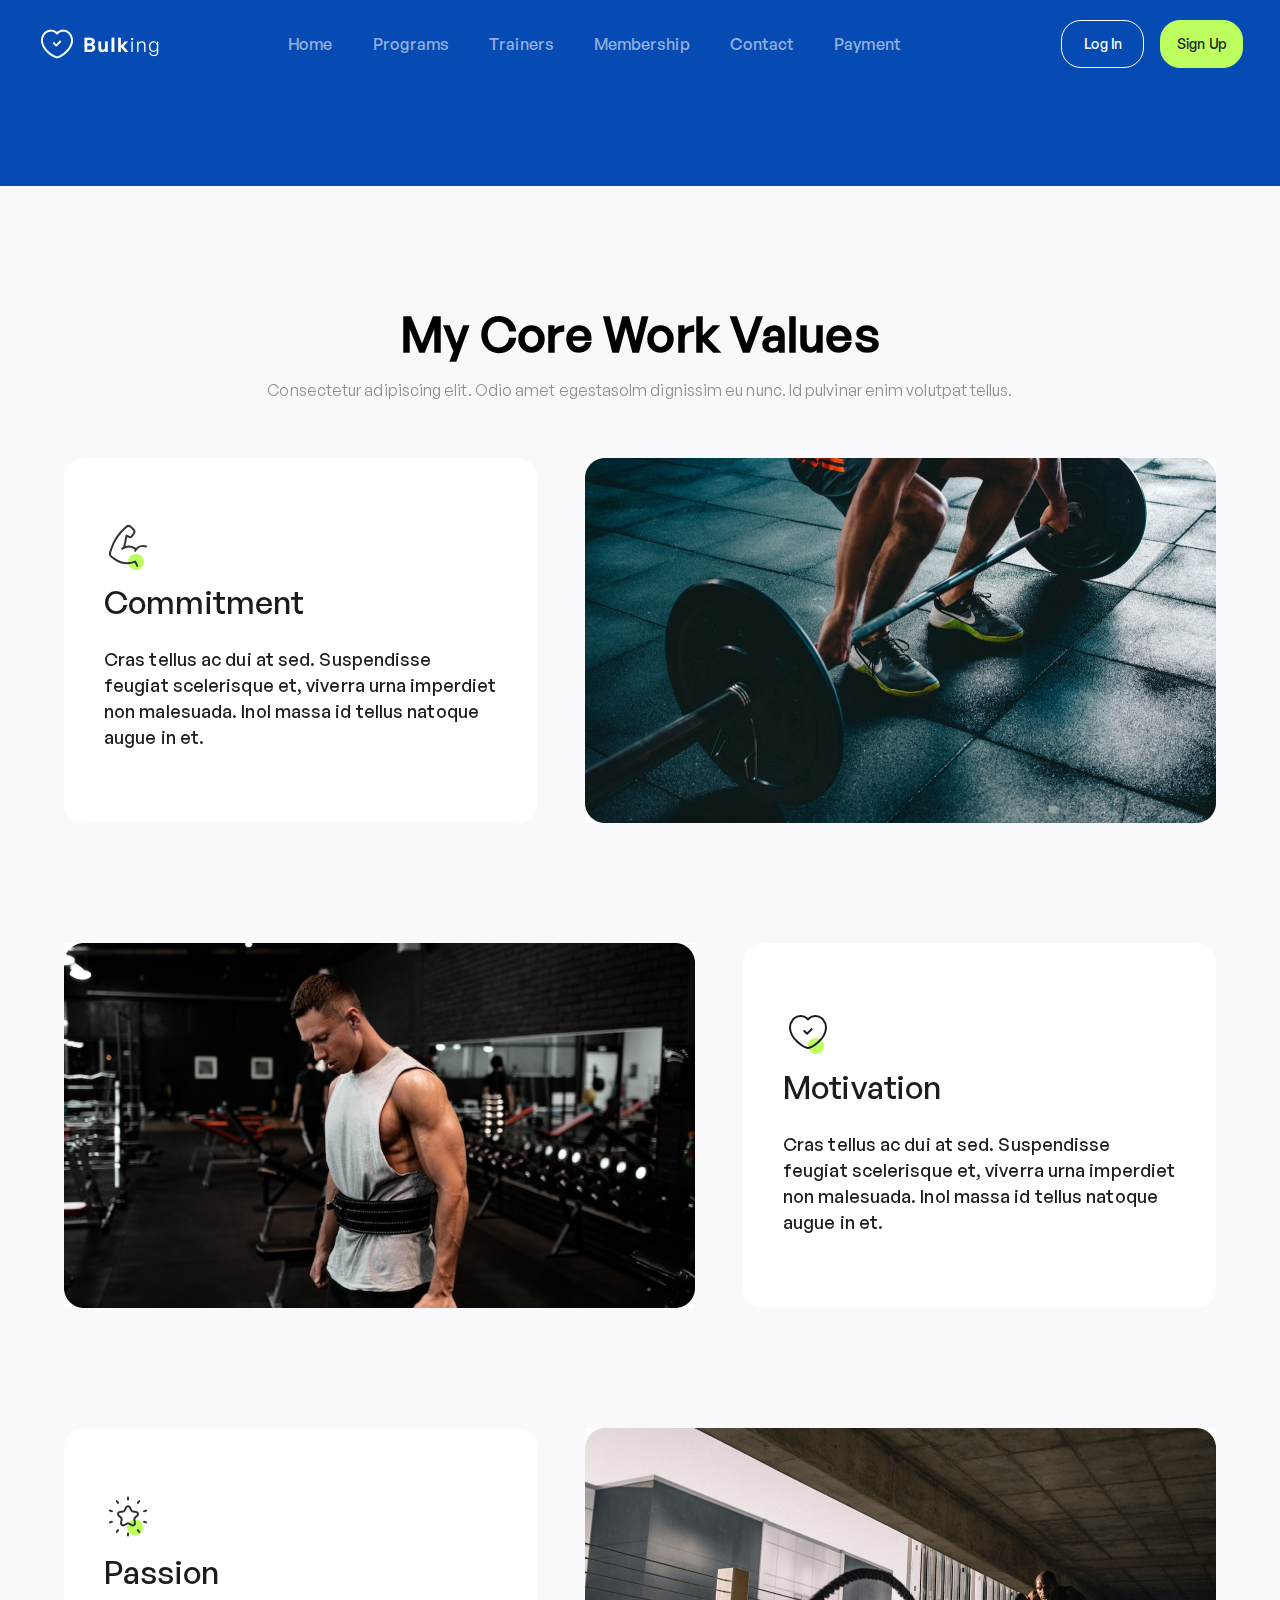
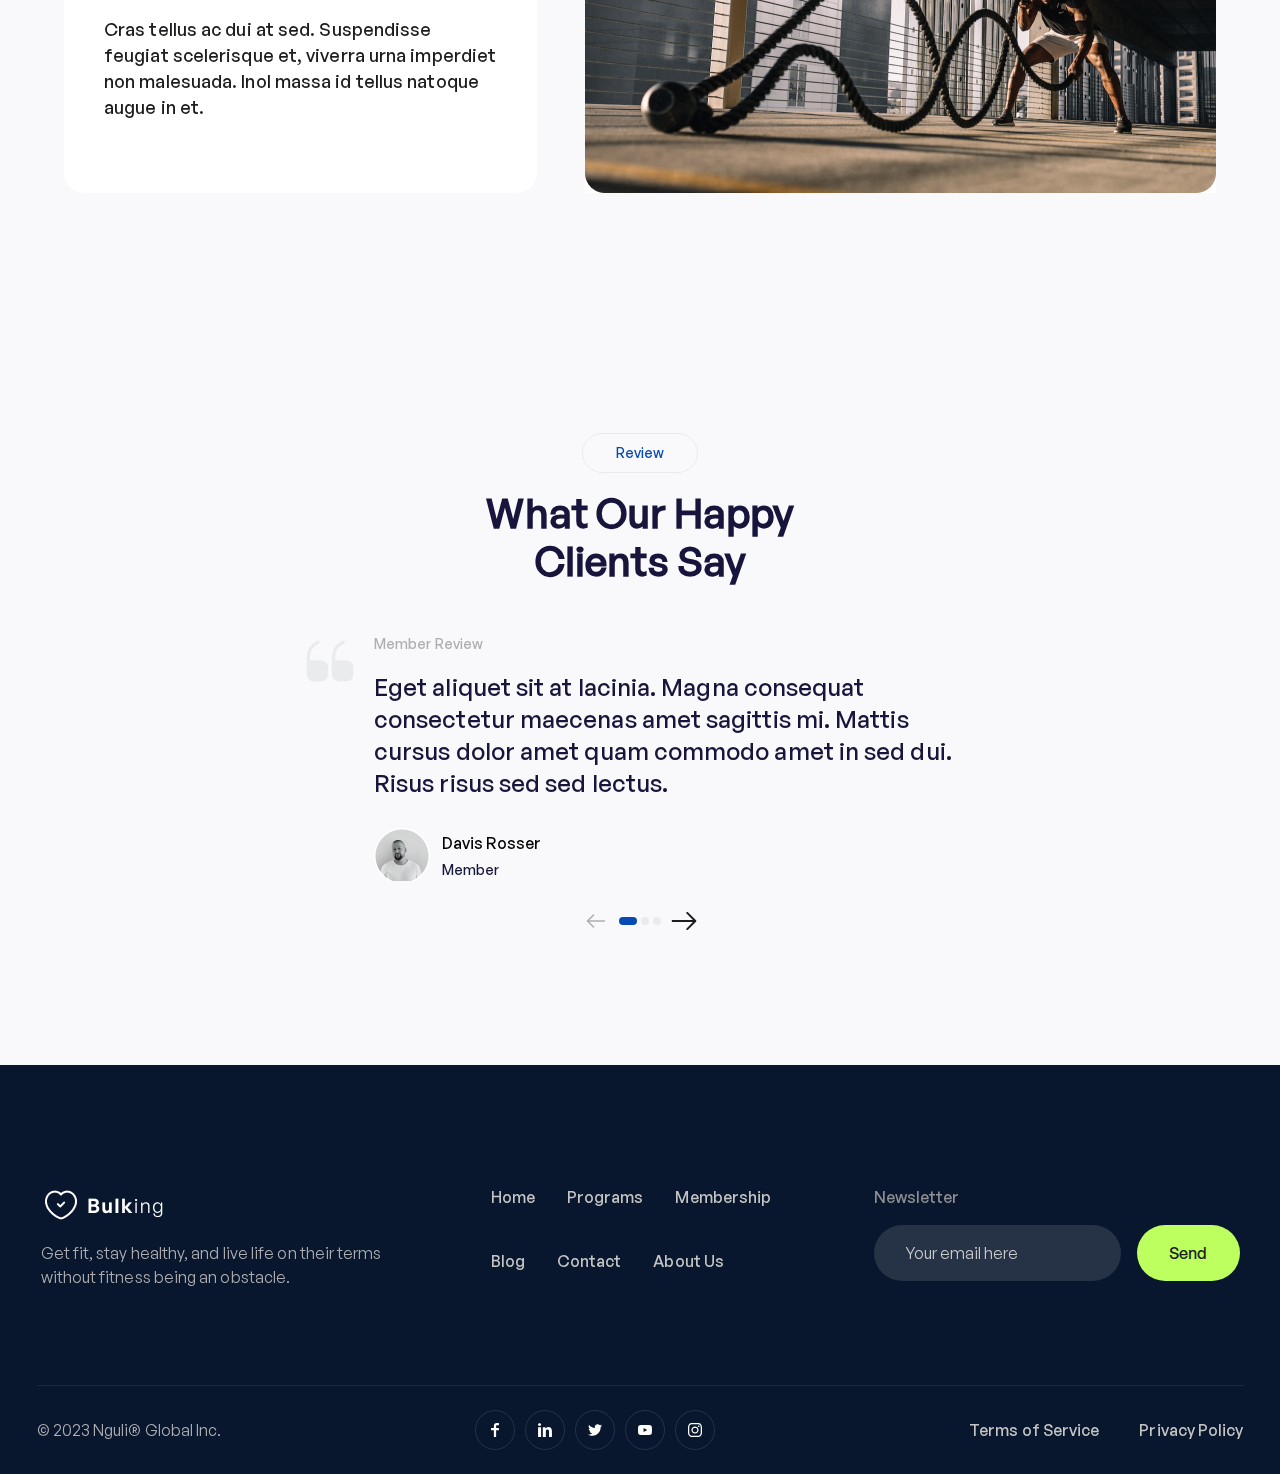
==== aboutus.html @ 54d01b9f "add aboutus page" ====
<!DOCTYPE html>
<html lang="en">

<head>
    <meta charset="UTF-8">
    <meta http-equiv="X-UA-Compatible" content="IE=edge">
    <meta name="viewport" content="width=device-width, initial-scale=1.0">
    <link rel="icon" type="image/x-icon" href="img/favicon.ico">
    <title>About us</title>

    <link rel="stylesheet" href="css/main.min.css">
</head>

<body>
    <section class="hero">
        <header class="header ">
            <div class="header-fixed">
                <div class="container header-wrapper">
                    <a href="" class="logo"><img src="img/Logo.png" alt="logo"></a>
                    <nav class="nav">
                        <ul class="menu">
                            <li class="item">
                                <a href="index.html" class="link">home</a>
                            </li>
                            <li class="item">
                                <a href="program.html" class="link">Programs</a>
                            </li>
                            <li class="item">
                                <a href="trainers.html" class="link">Trainers</a>
                            </li>
                            <li class="item">
                                <a href="mambership.html" class="link">Membership</a>
                            </li>
                            <li class="item">
                                <a href="contact.html" class="link">Contact</a>
                            </li>
                            <li class="item">
                                <a href="payment.html" class="link">Payment</a>
                            </li>
                        </ul>
                    </nav>
                    <div class="header-block">
                        <button class="btn btn-cart"></button>
                        <div class="header-acount">
                            <a href="" class="acount-link login">Log In</a>
                            <a href="" class="acount-link active Sign-Up">Sign Up</a>
                        </div>
                    </div>
                    <div class="burger"></div>
                </div>
            </div>

        </header>

        <div class="container">

        </div>

    </section>

    <!-- end hero -->

    <main>

        <section class="corework">
            <h2 class="corework-title">My Core Work Values</h2>
            <p class="corework-text">Consectetur adipiscing elit. Odio amet egestasolm dignissim eu nunc. Id pulvinar enim volutpat tellus.</p>
            <div class="container">
                <div class="commitment-block">
                    <div class="commitment-content">
                        <span class="title arm">Commitment</span>
                        <p class="coretext">Cras tellus ac dui at sed. Suspendisse feugiat scelerisque et, viverra urna imperdiet non malesuada. Inol massa id tellus natoque augue in et.</p>
                    </div>
                    <figure class="commitment-img"><img src="img/commitment.jpg" alt=""></figure>
                </div>
                <div class="motivation-block">
                    <div class="commitment-content motivation">
                        <span class="title heart">Motivation</span>
                        <p class="coretext">Cras tellus ac dui at sed. Suspendisse feugiat scelerisque et, viverra urna imperdiet non malesuada. Inol massa id tellus natoque augue in et.</p>
                    </div>
                    <figure class="motivation-img"><img src="img/motivation.jpg" alt=""></figure>
                </div>
                <div class=" passion-block">
                    <div class="commitment-content">
                        <span class="title star">Passion</span>
                        <p class="coretext">Cras tellus ac dui at sed. Suspendisse feugiat scelerisque et, viverra urna imperdiet non malesuada. Inol massa id tellus natoque augue in et.</p>
                    </div>
                    <figure class="passion-img"><img src="img/passion.jpg" alt=""></figure>
                </div>
            </div>
        </section>

        <section class="review">
            <span class="inner-subtitle">review</span>
            <h2 class="inner-title review-title">What Our Happy Clients Say</h2>
            <div class="container review-sliders">
                <div class="review-slider">
                    <div class="review-wrap">
                        <span class="review-member">Member Review</span>
                        <p class="review-text">Eget aliquet sit at lacinia. Magna consequat consectetur maecenas amet
                            sagittis mi. Mattis cursus dolor amet quam commodo amet in sed dui. Risus risus sed sed
                            lectus. </p>
                        <div class="review-autor">
                            <figure class="review-img">
                                <img src="img/Review.png" alt="review">
                            </figure>
                            <span class="name">Davis Rosser</span>
                            <span class="job">Member</span>
                        </div>
                    </div>
                </div>
                <div class="review-slider">
                    <div class="review-wrap">
                        <span class="review-member">Member Review</span>
                        <p class="review-text">Eget aliquet sit at lacinia. Magna consequat consectetur maecenas amet
                            sagittis mi. Mattis cursus dolor amet quam commodo amet in sed dui. Risus risus sed sed
                            lectus. </p>
                        <div class="review-autor">
                            <figure class="review-img">
                                <img src="img/Review.png" alt="review">
                            </figure>
                            <span class="name">Davis Rosser</span>
                            <span class="job">Member</span>
                        </div>
                    </div>
                </div>
                <div class="review-slider">
                    <div class="review-wrap">
                        <span class="review-member">Member Review</span>
                        <p class="review-text">Eget aliquet sit at lacinia. Magna consequat consectetur maecenas amet
                            sagittis mi. Mattis cursus dolor amet quam commodo amet in sed dui. Risus risus sed sed
                            lectus. </p>
                        <div class="review-autor">
                            <figure class="review-img">
                                <img src="img/Review.png" alt="review">
                            </figure>
                            <span class="name">Davis Rosser</span>
                            <span class="job">Member</span>
                        </div>
                    </div>
                </div>
            </div>
        </section>

        <!-- end rewie -->
    </main>

    <footer class="footer">
        <div class="container">
            <div class="footer-top">
                <div class="footer-content">
                    <figure class="footer-logo">
                        <img src="img/footer-logo.png" alt="footer-logo">
                    </figure>
                    <p class="footer-text">Get fit, stay healthy, and live life on their terms without fitness being an
                        obstacle.</p>
                </div>
                <ul class="footer-list">
                    <li class="footer-item">
                        <a href="index.html" class="footer-link">Home</a>
                    </li>
                    <li class="footer-item">
                        <a href="program.html" class="footer-link">Programs</a>
                    </li>
                    <li class="footer-item">
                        <a href="mambership.html" class="footer-link">Membership</a>
                    </li>
                    <li class="footer-item">
                        <a href="" class="footer-link">Blog</a>
                    </li>
                    <li class="footer-item">
                        <a href="contact.html" class="footer-link">Contact</a>
                    </li>
                    <li class="footer-item">
                        <a href="aboutus.html" class="footer-link">About Us</a>
                    </li>
                </ul>
                <form action="" class="footer-form">
                    <span class="form-title">Newsletter</span>
                    <div class="form-block">
                        <input type="text" class="form-input" placeholder="Your email here">
                        <button class="btn form-btn">Send</button>
                    </div>
                </form>
            </div>
            <div class="footer-bottom">
                <span class="copyright">© 2023 Nguli® Global Inc.</span>
                <div class="footer-social">
                    <a href=""><img src="img/fb.svg" alt="fb"></a>
                    <a href=""><img src="img/in.svg" alt="in"></a>
                    <a href=""><img src="img/tw.svg" alt="tw"></a>
                    <a href=""><img src="img/yt.svg" alt="yt"></a>
                    <a href=""><img src="img/insta.svg" alt="insta"></a>
                </div>
                <ul class="footer-menu">
                    <li class="">
                        <a href="">Terms of Service</a>
                    </li>
                    <li class="">
                        <a href="">Privacy Policy</a>
                    </li>
                </ul>
            </div>
        </div>
    </footer>
    <button class="btn btn-up"></button>

    <div class="popup">
        <form action="" class="form form-register">
            <span class="logo"><img src="img/form-logo.svg" alt="logo"></span>
            <span class="form-title">Welcome to Workout</span>
            <div class="api-conection">
                <a href="" class="api-google">Continue with Google</a>
                <a href="" class="api-apple">Continue with Apple</a>
            </div>
            <span class="form-subtitle">Or Sign Up with</span>
            <label class="label-email">
                Email
                <input type="text" id="email" class="email" placeholder="Enter your email">
            </label>

            <button class="form-btn">Continue</button>
            <div class="form-block">
                <input type="checkbox" class="cheked" id="chek"></label>
                <label for="chek" class="label-cheked">
                    I agree to Claraa Terms of Use and Privacy Policy
                </label>
            </div>
            <span class="login-out">
                Already have an account?
                <a href="" class="login">Log In</a>
            </span>
            <button class="btn-close"></button>
        </form>
        <form action="" class="form-login form">
            <span class="logo"><img src="img/form-logo.svg" alt="logo"></span>
            <span class="form-title">Hey there, welome back!</span>
            <label class="label-email">
                Email
                <input type="text" id="email" class="email" placeholder="Enter your email">
            </label>
            <label class="label-password">
                Password
                <input type="password" name="password" id="password" class="password" placeholder="Enter your password">
                <i id="togglepassword"></i>
            </label>
            <button class="btn login-btn">Login</button>
            <span class="login-out">
                <a href="" class="login">Forgot Password?</a>
            </span>
            <button class="btn-close"></button>
        </form>
    </div>




    <script src="js/jquery-3.6.4.min.js"></script>
    <script src="js/slick.min.js"></script>
    <script src="js/main.js"></script>


</body>


</html>
---- css/main.min.css ----
@font-face{font-family:"GeneralSans-Regular";src:url("../fonts/GeneralSans-Regular.woff2") format("woff2"),url("../fonts/GeneralSans-Regular.woff") format("woff"),url("../fonts/GeneralSans-Regular.ttf") format("truetype");font-weight:400;font-display:swap;font-style:normal}@font-face{font-family:"GeneralSans-Medium";src:url("../fonts/GeneralSans-Medium.woff2") format("woff2"),url("../fonts/GeneralSans-Medium.woff") format("woff"),url("../fonts/GeneralSans-Medium.ttf") format("truetype");font-weight:500;font-display:swap;font-style:normal}@font-face{font-family:"GeneralSans-Semibold";src:url("../fonts/GeneralSans-Semibold.woff2") format("woff2"),url("../fonts/GeneralSans-Semibold.woff") format("woff"),url("../fonts/GeneralSans-Semibold.ttf") format("truetype");font-weight:600;font-display:swap;font-style:normal}@font-face{font-family:"GeneralSans-Bold";src:url("../fonts/GeneralSans-Bold.woff2") format("woff2"),url("../fonts/GeneralSans-Bold.woff") format("woff"),url("../fonts/GeneralSans-Bold.ttf") format("truetype");font-weight:700;font-display:swap;font-style:normal}@font-face{font-family:"Inter-Bold";src:url("../fonts/Inter-Bold.woff2") format("woff2"),url("../fonts/Inter-Bold.woff") format("woff");font-weight:700;font-style:normal;font-display:swap}@font-face{font-family:"Poppins";src:url("../fonts/Poppins-SemiBold.woff2") format("woff2"),url("../fonts/Poppins-SemiBold.woff") format("woff");font-weight:600;font-style:normal;font-display:swap}*{margin:0;padding:0;box-sizing:border-box}ul{list-style:none}a{text-decoration:none;color:inherit}img{max-width:100%;display:block}.btn{border:none;outline:none;background:rgba(0,0,0,0);color:inherit;font:inherit;cursor:pointer}input,textarea{font:inherit;background:rgba(0,0,0,0);outline:none;border:none}input::-moz-placeholder, textarea::-moz-placeholder{font:inherit;color:inherit}input::placeholder,textarea::placeholder{font:inherit;color:inherit}body{font-family:"GeneralSans-Medium";font-size:16px;line-height:1;font-weight:500;color:#1c1c1e;letter-spacing:.005em;display:flex;flex-direction:column;min-height:100vh;overflow-x:hidden;scroll-behavior:smooth;background:#f9f9fb}main{flex:1}.container{max-width:1207px;width:100%;margin:0 auto}@media(max-width: 1220px){.container{padding:0 10px}}.inner-subtitle{width:116px;border:1px solid #e9ebed;border-radius:20px;display:block;margin:0 auto;font-size:14px;line-height:22px;padding:8px 0;text-align:center;color:#064bb4;text-transform:capitalize}.inner-title{font-size:40px;line-height:48px;text-align:center;margin:16px auto 43px;color:#17153b}@media(max-width: 450px){.inner-title{font-size:35px;line-height:45px}}.btn-up{width:50px;height:60px;border-radius:5px;background:#bcff5e url(../img/arrow-up.svg) no-repeat center;position:fixed;right:20px;bottom:185px;z-index:-1;opacity:0;transition:.3s linear}.btn-up.active{z-index:5;opacity:1}.slick-slider{position:relative;display:block;box-sizing:border-box;-webkit-touch-callout:none;-webkit-user-select:none;-moz-user-select:none;user-select:none;touch-action:pan-y;-webkit-tap-highlight-color:rgba(0,0,0,0)}.slick-list{position:relative;overflow:hidden;display:block;margin:0;padding:0}.slick-list:focus{outline:none}.slick-list.dragging{cursor:pointer;cursor:hand}.slick-slider .slick-track,.slick-slider .slick-list{transform:translate3d(0, 0, 0)}.slick-track{position:relative;left:0;top:0;display:block;margin-left:auto;margin-right:auto}.slick-track:before,.slick-track:after{content:"";display:table}.slick-track:after{clear:both}.slick-loading .slick-track{visibility:hidden}.slick-slide{float:left;height:100%;min-height:1px;display:none}[dir=rtl] .slick-slide{float:right}.slick-slide img{display:block}.slick-slide.slick-loading img{display:none}.slick-slide.dragging img{pointer-events:none}.slick-initialized .slick-slide{display:block}.slick-loading .slick-slide{visibility:hidden}.slick-vertical .slick-slide{display:block;height:auto;border:1px solid rgba(0,0,0,0)}.slick-arrow.slick-hidden{display:none}.select2-container{box-sizing:border-box;display:inline-block;margin:0;position:relative;vertical-align:middle}.select2-container .select2-selection--single{box-sizing:border-box;cursor:pointer;display:block;height:28px;-moz-user-select:none;user-select:none;-webkit-user-select:none}.select2-container .select2-selection--single .select2-selection__rendered{display:block;padding-left:8px;padding-right:20px;overflow:hidden;text-overflow:ellipsis;white-space:nowrap}.select2-container .select2-selection--single .select2-selection__clear{background-color:rgba(0,0,0,0);border:none;font-size:1em}.select2-container[dir=rtl] .select2-selection--single .select2-selection__rendered{padding-right:8px;padding-left:20px}.select2-container .select2-selection--multiple{box-sizing:border-box;cursor:pointer;display:block;min-height:32px;-moz-user-select:none;user-select:none;-webkit-user-select:none}.select2-container .select2-selection--multiple .select2-selection__rendered{display:inline;list-style:none;padding:0}.select2-container .select2-selection--multiple .select2-selection__clear{background-color:rgba(0,0,0,0);border:none;font-size:1em}.select2-container .select2-search--inline .select2-search__field{box-sizing:border-box;border:none;font-size:100%;margin-top:5px;margin-left:5px;padding:0;max-width:100%;resize:none;height:18px;vertical-align:bottom;font-family:sans-serif;overflow:hidden;word-break:keep-all}.select2-container .select2-search--inline .select2-search__field::-webkit-search-cancel-button{-webkit-appearance:none}.select2-dropdown{background-color:#fff;border:1px solid #aaa;border-radius:4px;box-sizing:border-box;display:block;position:absolute;left:-100000px;width:100%;z-index:1051}.select2-results{display:block}.select2-results__options{list-style:none;margin:0;padding:0}.select2-results__option{padding:6px;-moz-user-select:none;user-select:none;-webkit-user-select:none}.select2-results__option--selectable{cursor:pointer}.select2-container--open .select2-dropdown{left:0}.select2-container--open .select2-dropdown--above{border-bottom:none;border-bottom-left-radius:0;border-bottom-right-radius:0}.select2-container--open .select2-dropdown--below{border-top:none;border-top-left-radius:0;border-top-right-radius:0}.select2-search--dropdown{display:block;padding:4px}.select2-search--dropdown .select2-search__field{padding:4px;width:100%;box-sizing:border-box}.select2-search--dropdown .select2-search__field::-webkit-search-cancel-button{-webkit-appearance:none}.select2-search--dropdown.select2-search--hide{display:none}.select2-close-mask{border:0;margin:0;padding:0;display:block;position:fixed;left:0;top:0;min-height:100%;min-width:100%;height:auto;width:auto;opacity:0;z-index:99;background-color:#fff;filter:alpha(opacity=0)}.select2-hidden-accessible{border:0 !important;clip:rect(0 0 0 0) !important;-webkit-clip-path:inset(50%) !important;clip-path:inset(50%) !important;height:1px !important;overflow:hidden !important;padding:0 !important;position:absolute !important;width:1px !important;white-space:nowrap !important}.select2-container--default .select2-selection--single{background-color:#fff;border:1px solid #aaa;border-radius:4px}.select2-container--default .select2-selection--single .select2-selection__rendered{color:#444;line-height:28px}.select2-container--default .select2-selection--single .select2-selection__clear{cursor:pointer;float:right;font-weight:bold;height:26px;margin-right:20px;padding-right:0px}.select2-container--default .select2-selection--single .select2-selection__placeholder{color:#999}.select2-container--default .select2-selection--single .select2-selection__arrow{height:26px;position:absolute;top:1px;right:1px;width:20px}.select2-container--default .select2-selection--single .select2-selection__arrow b{border-color:#888 rgba(0,0,0,0) rgba(0,0,0,0) rgba(0,0,0,0);border-style:solid;border-width:5px 4px 0 4px;height:0;left:50%;margin-left:-4px;margin-top:-2px;position:absolute;top:50%;width:0}.select2-container--default[dir=rtl] .select2-selection--single .select2-selection__clear{float:left}.select2-container--default[dir=rtl] .select2-selection--single .select2-selection__arrow{left:1px;right:auto}.select2-container--default.select2-container--disabled .select2-selection--single{background-color:#eee;cursor:default}.select2-container--default.select2-container--disabled .select2-selection--single .select2-selection__clear{display:none}.select2-container--default.select2-container--open .select2-selection--single .select2-selection__arrow b{border-color:rgba(0,0,0,0) rgba(0,0,0,0) #888 rgba(0,0,0,0);border-width:0 4px 5px 4px}.select2-container--default .select2-selection--multiple{background-color:#fff;border:1px solid #aaa;border-radius:4px;cursor:text;padding-bottom:5px;padding-right:5px;position:relative}.select2-container--default .select2-selection--multiple.select2-selection--clearable{padding-right:25px}.select2-container--default .select2-selection--multiple .select2-selection__clear{cursor:pointer;font-weight:bold;height:20px;margin-right:10px;margin-top:5px;position:absolute;right:0;padding:1px}.select2-container--default .select2-selection--multiple .select2-selection__choice{background-color:#e4e4e4;border:1px solid #aaa;border-radius:4px;box-sizing:border-box;display:inline-block;margin-left:5px;margin-top:5px;padding:0;padding-left:20px;position:relative;max-width:100%;overflow:hidden;text-overflow:ellipsis;vertical-align:bottom;white-space:nowrap}.select2-container--default .select2-selection--multiple .select2-selection__choice__display{cursor:default;padding-left:2px;padding-right:5px}.select2-container--default .select2-selection--multiple .select2-selection__choice__remove{background-color:rgba(0,0,0,0);border:none;border-right:1px solid #aaa;border-top-left-radius:4px;border-bottom-left-radius:4px;color:#999;cursor:pointer;font-size:1em;font-weight:bold;padding:0 4px;position:absolute;left:0;top:0}.select2-container--default .select2-selection--multiple .select2-selection__choice__remove:hover,.select2-container--default .select2-selection--multiple .select2-selection__choice__remove:focus{background-color:#f1f1f1;color:#333;outline:none}.select2-container--default[dir=rtl] .select2-selection--multiple .select2-selection__choice{margin-left:5px;margin-right:auto}.select2-container--default[dir=rtl] .select2-selection--multiple .select2-selection__choice__display{padding-left:5px;padding-right:2px}.select2-container--default[dir=rtl] .select2-selection--multiple .select2-selection__choice__remove{border-left:1px solid #aaa;border-right:none;border-top-left-radius:0;border-bottom-left-radius:0;border-top-right-radius:4px;border-bottom-right-radius:4px}.select2-container--default[dir=rtl] .select2-selection--multiple .select2-selection__clear{float:left;margin-left:10px;margin-right:auto}.select2-container--default.select2-container--focus .select2-selection--multiple{border:solid #000 1px;outline:0}.select2-container--default.select2-container--disabled .select2-selection--multiple{background-color:#eee;cursor:default}.select2-container--default.select2-container--disabled .select2-selection__choice__remove{display:none}.select2-container--default.select2-container--open.select2-container--above .select2-selection--single,.select2-container--default.select2-container--open.select2-container--above .select2-selection--multiple{border-top-left-radius:0;border-top-right-radius:0}.select2-container--default.select2-container--open.select2-container--below .select2-selection--single,.select2-container--default.select2-container--open.select2-container--below .select2-selection--multiple{border-bottom-left-radius:0;border-bottom-right-radius:0}.select2-container--default .select2-search--dropdown .select2-search__field{border:1px solid #aaa}.select2-container--default .select2-search--inline .select2-search__field{background:rgba(0,0,0,0);border:none;outline:0;box-shadow:none;-webkit-appearance:textfield}.select2-container--default .select2-results>.select2-results__options{max-height:200px;overflow-y:auto}.select2-container--default .select2-results__option .select2-results__option{padding-left:1em}.select2-container--default .select2-results__option .select2-results__option .select2-results__group{padding-left:0}.select2-container--default .select2-results__option .select2-results__option .select2-results__option{margin-left:-1em;padding-left:2em}.select2-container--default .select2-results__option .select2-results__option .select2-results__option .select2-results__option{margin-left:-2em;padding-left:3em}.select2-container--default .select2-results__option .select2-results__option .select2-results__option .select2-results__option .select2-results__option{margin-left:-3em;padding-left:4em}.select2-container--default .select2-results__option .select2-results__option .select2-results__option .select2-results__option .select2-results__option .select2-results__option{margin-left:-4em;padding-left:5em}.select2-container--default .select2-results__option .select2-results__option .select2-results__option .select2-results__option .select2-results__option .select2-results__option .select2-results__option{margin-left:-5em;padding-left:6em}.select2-container--default .select2-results__option--group{padding:0}.select2-container--default .select2-results__option--disabled{color:#999}.select2-container--default .select2-results__option--selected{background-color:#ddd}.select2-container--default .select2-results__option--highlighted.select2-results__option--selectable{background-color:#5897fb;color:#fff}.select2-container--default .select2-results__group{cursor:default;display:block;padding:6px}.select2-container--classic .select2-selection--single{background-color:#f7f7f7;border:1px solid #aaa;border-radius:4px;outline:0;background-image:linear-gradient(to bottom, white 50%, #eeeeee 100%);background-repeat:repeat-x;filter:progid:DXImageTransform.Microsoft.gradient(startColorstr="#FFFFFFFF", endColorstr="#FFEEEEEE", GradientType=0)}.select2-container--classic .select2-selection--single:focus{border:1px solid #5897fb}.select2-container--classic .select2-selection--single .select2-selection__rendered{color:#444;line-height:28px}.select2-container--classic .select2-selection--single .select2-selection__clear{cursor:pointer;float:right;font-weight:bold;height:26px;margin-right:20px}.select2-container--classic .select2-selection--single .select2-selection__placeholder{color:#999}.select2-container--classic .select2-selection--single .select2-selection__arrow{background-color:#ddd;border:none;border-left:1px solid #aaa;border-top-right-radius:4px;border-bottom-right-radius:4px;height:26px;position:absolute;top:1px;right:1px;width:20px;background-image:linear-gradient(to bottom, #eeeeee 50%, #cccccc 100%);background-repeat:repeat-x;filter:progid:DXImageTransform.Microsoft.gradient(startColorstr="#FFEEEEEE", endColorstr="#FFCCCCCC", GradientType=0)}.select2-container--classic .select2-selection--single .select2-selection__arrow b{border-color:#888 rgba(0,0,0,0) rgba(0,0,0,0) rgba(0,0,0,0);border-style:solid;border-width:5px 4px 0 4px;height:0;left:50%;margin-left:-4px;margin-top:-2px;position:absolute;top:50%;width:0}.select2-container--classic[dir=rtl] .select2-selection--single .select2-selection__clear{float:left}.select2-container--classic[dir=rtl] .select2-selection--single .select2-selection__arrow{border:none;border-right:1px solid #aaa;border-radius:0;border-top-left-radius:4px;border-bottom-left-radius:4px;left:1px;right:auto}.select2-container--classic.select2-container--open .select2-selection--single{border:1px solid #5897fb}.select2-container--classic.select2-container--open .select2-selection--single .select2-selection__arrow{background:rgba(0,0,0,0);border:none}.select2-container--classic.select2-container--open .select2-selection--single .select2-selection__arrow b{border-color:rgba(0,0,0,0) rgba(0,0,0,0) #888 rgba(0,0,0,0);border-width:0 4px 5px 4px}.select2-container--classic.select2-container--open.select2-container--above .select2-selection--single{border-top:none;border-top-left-radius:0;border-top-right-radius:0;background-image:linear-gradient(to bottom, white 0%, #eeeeee 50%);background-repeat:repeat-x;filter:progid:DXImageTransform.Microsoft.gradient(startColorstr="#FFFFFFFF", endColorstr="#FFEEEEEE", GradientType=0)}.select2-container--classic.select2-container--open.select2-container--below .select2-selection--single{border-bottom:none;border-bottom-left-radius:0;border-bottom-right-radius:0;background-image:linear-gradient(to bottom, #eeeeee 50%, white 100%);background-repeat:repeat-x;filter:progid:DXImageTransform.Microsoft.gradient(startColorstr="#FFEEEEEE", endColorstr="#FFFFFFFF", GradientType=0)}.select2-container--classic .select2-selection--multiple{background-color:#fff;border:1px solid #aaa;border-radius:4px;cursor:text;outline:0;padding-bottom:5px;padding-right:5px}.select2-container--classic .select2-selection--multiple:focus{border:1px solid #5897fb}.select2-container--classic .select2-selection--multiple .select2-selection__clear{display:none}.select2-container--classic .select2-selection--multiple .select2-selection__choice{background-color:#e4e4e4;border:1px solid #aaa;border-radius:4px;display:inline-block;margin-left:5px;margin-top:5px;padding:0}.select2-container--classic .select2-selection--multiple .select2-selection__choice__display{cursor:default;padding-left:2px;padding-right:5px}.select2-container--classic .select2-selection--multiple .select2-selection__choice__remove{background-color:rgba(0,0,0,0);border:none;border-top-left-radius:4px;border-bottom-left-radius:4px;color:#888;cursor:pointer;font-size:1em;font-weight:bold;padding:0 4px}.select2-container--classic .select2-selection--multiple .select2-selection__choice__remove:hover{color:#555;outline:none}.select2-container--classic[dir=rtl] .select2-selection--multiple .select2-selection__choice{margin-left:5px;margin-right:auto}.select2-container--classic[dir=rtl] .select2-selection--multiple .select2-selection__choice__display{padding-left:5px;padding-right:2px}.select2-container--classic[dir=rtl] .select2-selection--multiple .select2-selection__choice__remove{border-top-left-radius:0;border-bottom-left-radius:0;border-top-right-radius:4px;border-bottom-right-radius:4px}.select2-container--classic.select2-container--open .select2-selection--multiple{border:1px solid #5897fb}.select2-container--classic.select2-container--open.select2-container--above .select2-selection--multiple{border-top:none;border-top-left-radius:0;border-top-right-radius:0}.select2-container--classic.select2-container--open.select2-container--below .select2-selection--multiple{border-bottom:none;border-bottom-left-radius:0;border-bottom-right-radius:0}.select2-container--classic .select2-search--dropdown .select2-search__field{border:1px solid #aaa;outline:0}.select2-container--classic .select2-search--inline .select2-search__field{outline:0;box-shadow:none}.select2-container--classic .select2-dropdown{background-color:#fff;border:1px solid rgba(0,0,0,0)}.select2-container--classic .select2-dropdown--above{border-bottom:none}.select2-container--classic .select2-dropdown--below{border-top:none}.select2-container--classic .select2-results>.select2-results__options{max-height:200px;overflow-y:auto}.select2-container--classic .select2-results__option--group{padding:0}.select2-container--classic .select2-results__option--disabled{color:gray}.select2-container--classic .select2-results__option--highlighted.select2-results__option--selectable{background-color:#3875d7;color:#fff}.select2-container--classic .select2-results__group{cursor:default;display:block;padding:6px}.select2-container--classic.select2-container--open .select2-dropdown{border-color:#5897fb}.hero{background-color:#064bb4;background-image:url(../img/man.png);background-repeat:no-repeat;background-position:right 10% top 105px;padding-bottom:98px}@media(max-width: 980px){.hero{background-size:auto}}@media(max-width: 768px){.hero{background-position:center}}@media(max-width: 450px){.hero{background:#064bb4}}.hero-midle{padding:62px 0 120px;display:flex;gap:200px}.hero-content{max-width:616px;width:100%}.hero-title{font-family:"GeneralSans-Regular";font-size:72px;line-height:80px;font-weight:400;letter-spacing:.005em;color:#fff;margin-bottom:16px}.hero-title span{font-family:"GeneralSans-Medium";font-size:72px;line-height:80px;font-weight:500}@media(max-width: 980px){.hero-title span{font-size:52px;line-height:60px}}@media(max-width: 450px){.hero-title span{font-size:40px;line-height:50px}}@media(max-width: 980px){.hero-title{font-size:52px;line-height:60px}}@media(max-width: 450px){.hero-title{font-size:40px;line-height:50px}}.hero-text{max-width:462px;width:100%;font-family:"GeneralSans-Regular";font-size:16px;line-height:24px;font-weight:400;letter-spacing:.005em;color:#c7c7cc;margin-bottom:48px}.hero-link{display:block;width:176px;text-align:center;background:#bcff5e;border-radius:24px;padding:16px 0;font-size:16px;line-height:24px;margin-bottom:80px}.hero-sapport{font-size:14px;line-height:22px;letter-spacing:.005em;color:#fff;margin-bottom:24px;display:block}.hero-brand{display:flex;gap:32px;flex-wrap:wrap}@media(max-width: 590px){.hero-brand{justify-content:center}}.hero-indicate{width:308px;position:relative}@media(max-width: 768px){.hero-indicate{display:none}}.hero .heart-rate{width:103px;height:116px;background:rgba(255,255,255,.1215686275);-webkit-backdrop-filter:blur(10px);backdrop-filter:blur(10px);border-radius:12px;font-weight:400;color:#fff;padding:12px}.hero .heart-rate-title{font-family:"GeneralSans-Regular";font-size:13px;line-height:22px;font-weight:400;margin:40px 0 5px;opacity:.8;display:block}.hero .heart-rate-number{font-family:"GeneralSans-Semibold";font-size:17px;line-height:26px;font-weight:600}.hero .heart-rate:first-child{background-image:url(../img/arm.svg);background-repeat:no-repeat;background-position:left 12px top 12px;position:absolute;right:0;top:119px}.hero .heart-rate:last-child{background-image:url(../img/Rate.svg);background-repeat:no-repeat;background-position:left 10px top 10px;position:absolute;left:0;bottom:8px}@media(max-width: 980px){.hero .heart-rate:last-child{left:auto;right:0}}.hero-bottom{display:flex;gap:64px}@media(max-width: 1207px){.hero-bottom{flex-wrap:wrap;justify-content:center}}.hero-programs{display:flex;box-shadow:64px 64px 80px rgba(8,23,45,.1607843137);flex-wrap:wrap;justify-content:center}@media(max-width: 980px){.hero-programs{gap:20px;padding:10px}}.hero-programs .program-block{width:291px;padding:24px;background-color:#fff;background-repeat:no-repeat;background-position:left 24px top 24px;cursor:pointer;transition:.3s linear}.hero-programs .program-block.training{background-image:url(../img/armicon.svg)}.hero-programs .program-block.programs{background-image:url(../img/workout.svg)}.hero-programs .program-block.diet{background-image:url(../img/diet.svg)}.hero-programs .program-block.active{background-color:#bcff5e;pointer-events:none}@media(max-width: 980px){.hero-programs .program-block{box-shadow:0 0 8px 12px rgba(179,170,179,.2)}}.hero-programs .program-title{font-size:20px;line-height:28px;margin:72px 0 12px;display:block}.hero-programs .program-text{font-family:"GeneralSans-Regular";font-size:16px;line-height:24px;font-weight:400;margin-bottom:24px}.hero-programs .program-link{display:block;width:98px;font-size:14px;line-height:22px;background:url(../img/arrow.svg) no-repeat right center}.hero-descript{width:263px}.hero-descript-title{font-size:40px;line-height:48px;color:#fff;display:block;margin-bottom:16px}.hero-descript-text{font-family:"GeneralSans-Regular";font-size:16px;line-height:24px;font-weight:400;color:#d1d1d6}.header{height:88px}@media(max-width: 450px){.header{height:130px}}.header-fixed{position:fixed;z-index:3;top:0;right:0;left:0;background-color:#064bb4}@media(max-width: 450px){.header-fixed{padding-bottom:50px}}.header-wrapper{padding:20px 0;display:flex;justify-content:space-between;align-items:center}@media(max-width: 1220px){.header-wrapper{padding:20px 10px}}.header-block{display:flex;align-items:center;gap:32px}@media(max-width: 450px){.header-block{position:absolute;left:50%;transform:translateX(-50%);top:80px;width:100%;justify-content:center}}.header-acount{display:flex;gap:16px}.header .burger{display:none}@media(max-width: 980px){.header .burger{display:block;width:60px;height:40px;position:relative;z-index:5;background:url(../img/bars-solid.svg) no-repeat center;transition:.3s linear}.header .burger.active{background:url(../img/xmark-solid.svg) no-repeat center}}.header .acount-link{width:83px;padding:12px 0;font-size:14px;line-height:22px;letter-spacing:.005em;color:#fff;border:1px solid #fff;border-radius:20px;text-align:center}.header .acount-link.active{background:#bcff5e;border-color:#bcff5e;color:#1c1c1e}@media(max-width: 980px){.header .nav{transform:translateX(-100%);position:absolute;background:#fff;top:0;right:0;bottom:0;left:0;height:100vh;z-index:2;overflow-x:hidden;transition:.4s linear}.header .nav.active{transform:translateX(0)}}.header .menu{display:flex;gap:40px}@media(max-width: 980px){.header .menu{flex-direction:column;align-items:center;justify-content:center;height:100vh}}.header .link{line-height:24px;letter-spacing:.005em;color:#fff;opacity:.56;text-transform:capitalize;transition:.2s ease}@media(max-width: 980px){.header .link{color:#000}}.header .link:hover{opacity:1}.availablePrograms{padding:74px 0 120px}.availablePrograms .hero-programs{box-shadow:none}.availablePrograms-title{max-width:426px;width:100%}.faqs{padding:120px 0 120px}.faqs-wrapper{display:flex;justify-content:center;gap:80px;align-items:flex-start}@media(max-width: 1100px){.faqs-wrapper{flex-wrap:wrap}}.faqs-tabs{max-width:700px;width:100%}.faqs-content{max-width:421px;width:100%}.faqs-content p{font-weight:400;line-height:24px;letter-spacing:.08px;color:#636366;font-size:16px;margin-bottom:48px}.faqs-title{line-height:80px;letter-spacing:.36px;font-size:72px;margin-bottom:16px}.faqs-btn{background:#bcff5e;padding:16px 0;border-radius:24px;width:176px}.faqs .tabs-title{color:#1c1c1e;font-size:25px;max-width:504px;width:100%;display:block;line-height:32px;letter-spacing:.12px;margin-bottom:36px}.faqs .faq-tab-text{display:none;padding:4px 50px 0 0;color:#636366;font-family:"GeneralSans-Medium";font-size:16px;line-height:24px;font-weight:400;letter-spacing:.08px}@media(max-width: 590px){.faqs .faq-tab-text{padding:4px 36px 0 0}}.faqs .faq-tab:not(:last-child){margin-bottom:15px}.faqs .faq-title{font-size:20px;line-height:28px;letter-spacing:.1px;display:block;cursor:pointer;position:relative;padding:12px 0}@media(max-width: 590px){.faqs .faq-title{padding:12px 36px 12px 0}}.faqs .faq-title::after{content:"+";width:24px;height:24px;display:flex;justify-content:center;align-items:center;border-radius:50%;border:1px solid #1c1c1e;position:absolute;right:0;top:14px;z-index:1;transition:.3s linear}.faqs .faq-title.active{pointer-events:none}.faqs .faq-title.active::after{content:"─";color:#fff;background:#000}.personal{padding:48px 0 182px}.personal-wrapper{display:flex;align-items:flex-start;gap:80px;justify-content:center;flex-wrap:wrap}.personal-content{max-width:721px;width:100%}@media(max-width: 768px){.personal-content{max-width:100%}}.personal-content h2{font-size:24px;line-height:32px;letter-spacing:.12px}.personal-title{font-size:72px;line-height:80px;letter-spacing:.36px}.personal-title span{font-weight:300}.personal-title+p{max-width:462px;width:100%}.personal-text{font-size:18px;margin:16px 0 32px;color:#636366;font-weight:400;line-height:24px;letter-spacing:.08px}.personal-list{color:#636366;font-size:18px;font-weight:400;line-height:26px;letter-spacing:.09px;margin-bottom:32px;margin-left:20px}.personal-feature{display:flex;gap:24px}@media(max-width: 768px){.personal-feature{justify-content:center;flex-wrap:wrap}}.personal-block{padding:12px;display:flex;gap:8px}@media(max-width: 768px){.personal-block{flex-direction:column;align-items:center}}.personal-block figure{width:48px}.personal-block li:first-child{color:#aeaeb2;font-size:14px;line-height:22px;letter-spacing:.07px}.personal-block li:last-child{color:#064bb4;font-size:18px;line-height:26px;letter-spacing:.09px}.personal-video{margin:42px 0 32px 0}.personal .product-video{width:100%}.personal-details{max-width:400px;width:100%;max-width:400px;padding:24px;border-radius:20px;background:#fff}@media(max-width: 450px){.personal-details{max-width:100%;padding:12px}}.personal .details-title{display:block;font-size:18px;font-weight:600;line-height:26px;letter-spacing:.09px;margin-bottom:8px}.personal .details-text{color:#636366;font-size:16px;font-weight:400;line-height:24px;letter-spacing:.08px;margin-bottom:38px}.personal .details-list{margin:32px 0}.personal .details-list li{color:#8e8e93;font-size:16px;line-height:24px;letter-spacing:.08px;background-repeat:no-repeat;background-position:left center;padding-left:36px}.personal .details-list li:not(:last-child){margin-bottom:16px}.personal .details-list li span{font-weight:600;color:#1c1c1e}.personal .details-list .timer{background-image:url(../img/timer.svg)}.personal .details-list .star{background-image:url(../img/star.svg)}.personal .details-list .award{background-image:url(../img/award.svg)}.personal .details-list .calender{background-image:url(../img/calendar.svg)}.personal .details-btn{border-radius:24px;background:#bcff5e;width:351px;padding:16px 0;line-height:24px;letter-spacing:.08px}@media(max-width: 390px){.personal .details-btn{width:100%}}.personal .video{position:relative;display:flex;max-width:721px;width:100%;height:404px}.personal .video::after{content:"";background:url(../img/video-picture.jpg) no-repeat center;position:absolute;top:0;left:0;bottom:0;right:0;z-index:2;transition:.2s ease}.personal .video.hide::after{opacity:0;z-index:-1}.personal .video-control{width:80px;height:80px;background:url(../img/play.svg) no-repeat center;position:absolute;z-index:3;left:50%;top:50%;transform:translate(-50%, -50%)}.personal .video-control.hide{opacity:0;z-index:-1}.plan{padding:66px 0 40px}.plan .mambership-title{max-width:640px;width:100%;margin:16px auto 56px}.plan-wrapper{max-width:928px;width:100%;margin-left:auto;display:flex;justify-content:center;gap:32px;flex-wrap:wrap}@media(max-width: 980px){.plan-wrapper{margin:auto}}.plan-list{padding:32px 24px;width:288px;background:#fff;border-radius:24px;transition:.3s linear}.plan-list:hover{background:#064bb4}.plan-list:hover .plan-price{color:#fff}.plan-list:hover .plan-price span{color:#fff}.plan-list:hover span.plan-list-title{color:#fff}.plan-list:hover p.plan-list-text{color:#fff}.plan-price{font-size:40px;line-height:48px;letter-spacing:.2px}.plan-price span{color:#aeaeb2;font-size:16px;line-height:24px;letter-spacing:.08px}.plan-list-title{display:block;color:#064bb4;font-size:20px;line-height:28px;letter-spacing:.1px;margin:12px 0 16px}.plan-list-text{color:#3a3a3c;font-family:"GeneralSans-Regular";font-size:16px;line-height:24px;font-weight:400;letter-spacing:.08px;margin-bottom:24px}.plan-list-link{display:block;border-radius:20px;padding:12px 0;font-size:14px;line-height:22px;letter-spacing:.07px;text-align:center;background:#bcff5e}.overview{padding-bottom:120px}.overview-title{padding:16px 12px;display:block;font-family:"GeneralSans-Semibold";font-size:18px;line-height:26px;font-weight:600;color:#064bb4;letter-spacing:.09px}.overview .table{width:100%}.overview .table th{font-size:18px;line-height:26px;letter-spacing:.09px;font-weight:500}.overview .table th:first-child{text-align:left}@media(max-width: 450px){.overview .table th:first-child{font-size:16px}}@media(max-width: 390px){.overview .table th:first-child{font-size:13px}}.overview .table tr{padding:16px 12px;display:grid;grid-template-columns:repeat(4, 1fr)}@media(max-width: 768px){.overview .table tr+tr{grid-template-rows:auto}.overview .table tr+tr .title{grid-column:1/5;text-align:center;padding:5px 0}.overview .table tr+tr td:nth-child(2){grid-row:2/3;grid-column:1/2;height:26px}.overview .table tr+tr td:nth-child(3){grid-row:2/3;grid-column:2/4;height:26px}.overview .table tr+tr td:last-child{grid-row:2/3;grid-column:4/5;height:26px}}.overview .table tr:nth-child(odd){background:#fff}.overview .table tr .title{font-size:18px;line-height:26px;letter-spacing:.09px}.overview .table tr .check{background:url(../img/checkmark.svg) no-repeat center}.overview .table tr .check.close{background:url(../img/close-circle.svg) no-repeat center}.payment{padding:74px 0 120px}.payment-wrapper{display:flex;justify-content:center;align-items:flex-start;gap:79px}.payment-content{max-width:722px;width:100%}.payment-title{color:#09080d;font-size:32px;line-height:40px;letter-spacing:.16px;margin-bottom:48px}.payment-metotd{display:flex;flex-direction:column;gap:24px}.payment-metotd label{position:relative;padding:24px 0 16px;border-radius:32px;border:1px solid #e9ebed;background-color:#fff;display:block;height:72px;cursor:pointer}.payment-metotd label span{width:24px;height:24px;display:block;position:absolute;border-radius:50%;border:1px solid #e5e5e7;top:50%;left:16px;transform:translateY(-50%);transition:.3s ease}.payment-metotd label[for=paypal]{background-image:url(../img/paypal.svg);background-repeat:no-repeat;background-position:left 64px center}.payment-metotd label[for=pay]{background-image:url(../img/ApplePay.svg);background-repeat:no-repeat;background-position:left 64px center}.payment-metotd input{position:absolute;z-index:-1;opacity:0}.payment-metotd input:checked~span{background-color:#bcff5e}.payment-metotd-title{color:#09080d;font-size:20px;line-height:28px;letter-spacing:.1px}.payment .other-title{display:block;color:#8e8e93;font-size:16px;line-height:24px;letter-spacing:.08px;margin:32px 0 32px}.payment-form{display:flex;flex-direction:column;gap:24px}.payment-form label{font-size:14px;line-height:22px;letter-spacing:.07px;margin-bottom:8px}.payment-form input{width:100%;padding:14px 16px;border-radius:24px;border:1px solid #e9ebed;background:#fff;color:#aeaeb2;font-size:16px;line-height:24px;letter-spacing:.08px}.payment-form input::-moz-placeholder{font:inherit;color:inherit}.payment-form input::placeholder{font:inherit;color:inherit}.payment .form-code{margin:24px 0;display:flex;justify-content:center;gap:25px}.payment .form-code label{display:flex;flex-direction:column;gap:8px;font-size:14px;line-height:22px;letter-spacing:.07px;width:224px}.payment .form-code label input{width:100%;padding:14px 16px;border-radius:24px;border:1px solid #e9ebed;background:#fff}.payment .form-code label input::-moz-placeholder{font:inherit;color:#aeaeb2}.payment .form-code label input::placeholder{font:inherit;color:#aeaeb2}.payment .save-card{margin-bottom:24px}.payment .save-card input{position:absolute;width:0;height:0}.payment .save-card input:checked~label::before{background:#bcff5e}.payment .save-card label{position:relative;display:flex;gap:12px;align-items:center}.payment .save-card label::before{content:"";width:24px;height:24px;border-radius:50%;border:1px solid #cdccd0;display:block}.payment .btn-form-pay{display:block;width:204px;padding:16px 0;border-radius:50px;background:#bcff5e;border:none;line-height:24px;letter-spacing:.08px}.payment-reserve{max-width:400px;width:100%;background:#fff;padding:24px;border-radius:20px}.payment-reserve .price{padding:0;margin-bottom:32px;background:rgba(0,0,0,0);color:#09080d;font-size:40px;line-height:48px;letter-spacing:.2px}.payment-reserve .price span{color:#8e8e93;font-family:"GeneralSans-Regular";font-size:14px;line-height:22px;font-weight:400;letter-spacing:.07px}.payment-reserve .plane span{font-family:"GeneralSans-Semibold";font-size:18px;line-height:26px;font-weight:600;letter-spacing:.09px}.payment-reserve .plane p{color:#8e8e93;font-family:"GeneralSans-Regular";font-size:14px;line-height:22px;font-weight:400;letter-spacing:.08px}.payment-reserve .includ{margin-top:32px}.payment-reserve .includ span{letter-spacing:.08px;margin-bottom:16px;display:block}.payment-reserve .includ li{padding-left:40px;line-height:27px;letter-spacing:.08px;background:url(../img/check-price.svg) no-repeat left center}.payment-reserve .includ li:not(:last-child){margin-bottom:16px}.payment-reserve .package{margin-top:32px;display:flex;flex-direction:column;gap:8px}.payment-reserve .package span{font-size:14px;line-height:22px;letter-spacing:.07px}.payment-reserve .package select{background:#fff;line-height:24px;letter-spacing:.08px;color:#aeaeb2}.payment-reserve .package select option:not(:last-child){margin-bottom:10px}.payment .selection span{border-radius:24px}.payment .select2-container .select2-selection--single{height:52px}.payment .select2-container .select2-selection--single .select2-selection__rendered{padding-left:0;padding-right:0;padding:14px 36px 14px 16px}.payment .select2-container--default .select2-selection--single .select2-selection__rendered{line-height:22px}.payment .select2-container--default .select2-selection--single .select2-selection__arrow b{display:none}.payment .select2-selection--single .select2-selection__arrow{height:20px;position:absolute;top:50%;right:16px;width:20px;background:url(../img/arrow-select.svg) no-repeat center;transform:translateY(-50%);transition:.3s ease}.payment .select2-container--open .select2-selection__arrow{background:url(../img/arrow-select-revers.svg) no-repeat center}.contact{padding:74px 0 120px}.contact-wrapper{display:flex;justify-content:center;align-items:flex-start;gap:73px}.contact-title{font-size:72px;line-height:80px;letter-spacing:.36px;margin-bottom:16px}.contact-title span{font-family:"GeneralSans-Regular";font-size:72px;line-height:80px;font-weight:400;letter-spacing:.36px}.contact-text{color:#636366;font-family:"GeneralSans-Regular";font-size:16px;line-height:24px;font-weight:400;letter-spacing:.08px;margin-bottom:32px}.contact .contact-form{max-width:721px;width:100%;display:flex;flex-direction:column;gap:24px}.contact .contact-form label{font-size:14px;line-height:22px;letter-spacing:.07px}.contact .contact-form label textarea{max-width:721px;width:100%;height:132px;padding:16px;border-radius:24px;border:1px solid #e9ebed;background:#fff;color:#aeaeb2;font-size:16px;line-height:24px;letter-spacing:.08px;margin-top:8px;resize:none}.contact .contact-form input{width:100%;padding:14px 16px;border-radius:24px;border:1px solid #e9ebed;background:#fff;color:#aeaeb2;font-size:16px;line-height:24px;letter-spacing:.08px;margin-top:8px}.contact .contact-form input:focus{outline:none}.contact .contact-form input::-moz-placeholder{font:inherit;color:inherit}.contact .contact-form input::placeholder{font:inherit;color:inherit}.contact .contact-form .btn-contact{align-self:end;width:204px;padding:16px 0;border-radius:50px;background:#bcff5e;border:none;line-height:24px;letter-spacing:.08px;margin-top:24px}.contact .contact-reserve{max-width:400px;width:100%;background:#fff;padding:24px;border-radius:20px}.contact .contact-reserve span{display:block;font-family:"GeneralSans-Bold";font-size:18px;line-height:26px;font-weight:600;letter-spacing:.09px;margin-bottom:8px}.contact .contact-reserve p{color:#636366;font-family:"GeneralSans-Regular";font-size:16px;line-height:24px;font-weight:400;letter-spacing:.08px;margin-bottom:32px}.contact .contact-reserve li{padding:12px 0px 12px 60px;line-height:24px;letter-spacing:.08px}.contact .contact-reserve li:not(:last-child){margin-bottom:20px}.contact .contact-reserve .phone{background:url(../img/contact-phone.svg) no-repeat center left}.contact .contact-reserve .email{background:url(../img/contact-email.svg) no-repeat center left}.contact .contact-reserve .location{background:url(../img/contact-location.svg) no-repeat center left}.corework{background:#f9f9fb;padding:120px 0}.corework-title{text-align:center;color:#000;font-size:48px;line-height:56px;letter-spacing:.24px;margin-bottom:16px}.corework-text{text-align:center;font-family:"GeneralSans-Regular";font-size:16px;line-height:24px;font-weight:400;color:#8e8e93;letter-spacing:.08px;margin-bottom:56px}.corework .commitment-block{display:flex;justify-content:center;gap:48px}.corework .motivation-block{margin-top:120px;display:flex;justify-content:center;flex-direction:row-reverse;gap:48px}.corework .passion-block{margin-top:120px;display:flex;justify-content:center;gap:48px}.corework .commitment-content{padding:64px 40px;display:flex;flex-direction:column;align-items:flex-start;max-width:473px;width:100%;gap:24px;border-radius:20px;background:#fff}.corework .arm{padding-top:60px;background:url(../img/armicon.svg) no-repeat left top;font-size:32px;line-height:40px;letter-spacing:.16px}.corework .heart{padding-top:60px;background:url(../img/heart.svg) no-repeat left top;font-size:32px;line-height:40px;letter-spacing:.16px}.corework .star{padding-top:60px;background:url(../img/star-shining.svg) no-repeat left top;font-size:32px;line-height:40px;letter-spacing:.16px}.corework .coretext{font-size:18px;line-height:26px;letter-spacing:.09px}.propose{background:#f9f9fb;padding:120px 0}.propose-title{max-width:582px;width:100%;font-size:48px;line-height:56px;text-align:center;margin:0 auto 56px auto;text-transform:capitalize}@media(max-width: 450px){.propose-title{font-size:40px;line-height:50px}}.propose-block{display:flex;justify-content:center;flex-wrap:wrap;gap:48px;align-items:center}.propose-block:nth-child(even){flex-direction:row-reverse;margin-top:120px}.propose-content{padding:38px 40px;background-color:#fff;border-radius:20px;width:521px}@media(max-width: 450px){.propose-content{padding:15px 10px}}.propose-content .title{display:block;max-width:393px;width:100%;padding-top:60px;margin-bottom:40px;font-size:32px;line-height:40px}.propose-content .arm{background:url(../img/armicon.svg) no-repeat left top}.propose-content .heart{background:url(../img/heart.svg) no-repeat left top}.propose-content .list{padding-bottom:40px;background:url(../img/Line.svg) no-repeat left bottom;margin-bottom:40px}.propose-content .item{font-size:18px;line-height:26px;padding:5px 0 5px 48px;background:url(../img/chek.svg) no-repeat left center}.propose-content .item:not(:last-child){margin-bottom:24px}.propose-content .link{padding:16px 0 16px;width:150px;background:#bcff5e;border-radius:24px;display:block;text-align:center;line-height:24px}.price{padding:120px 0;background:#f9f9fb}.price-subtitle{width:116px;border:1px solid #e9ebed;border-radius:20px;display:block;margin:0 auto;font-size:14px;line-height:22px;padding:8px 0;text-align:center;color:#064bb4}.price-title{width:776px;font-size:40px;line-height:48px;text-align:center;margin:16px auto 43px;color:#17153b}.price-wrapper{display:flex;gap:40px;justify-content:center;flex-wrap:wrap}.price-block{width:320px;background:#fff;border-radius:24px;padding:40px;transition:.3s linear;cursor:pointer}@media(max-width: 450px){.price-block{padding:15px}}.price-block.active{background:#064bb4;border:1px solid rgba(233,235,237,.16);border-radius:24px}.price-block.active .type-price,.price-block.active .type-name{color:#fff}.price-block.active .item{color:#fff;background:url(../img/Iconceckgreen.svg) no-repeat left center}.price .type-plane{display:flex;flex-direction:column;gap:12px}.price .type-price{font-size:40px;line-height:48px}.price .type-price small{font-size:16px;line-height:24px;color:#aeaeb2}.price .type-name{font-size:20px;line-height:28px;color:#064bb4}.price .list{margin:32px 0}.price .item{font-size:14px;line-height:24px;margin-bottom:26px;padding-left:40px;background:url(../img/iconceck.svg) no-repeat left center}.price .item:last-child{margin-bottom:0}.price .price-link{display:block;text-align:center;background:#bcff5e;border-radius:20px;padding:12px 0}.review{padding:120px 0 184px}.review-title{max-width:317px;width:100%;margin:16px auto 48px}.review-wrap{max-width:676px;width:100%;margin:0 auto;padding-left:72px;position:relative;background:url(../img/dots.svg) no-repeat left top}@media(max-width: 450px){.review-wrap{padding-left:0;background:rgba(0,0,0,0)}}.review-member{font-size:14px;line-height:22px;color:#aeaeb2;margin-bottom:16px;display:block}.review-text{font-weight:400;font-size:24px;line-height:32px;color:#17153b;margin-bottom:32px}.review-autor{position:relative;padding-left:68px}.review-img{position:absolute;width:56px;height:56px;left:0;top:50%;transform:translateY(-50%)}.review .name{display:block;font-size:16px;line-height:24px;color:#000;margin-bottom:4px}.review .job{display:block;font-weight:400;font-size:14px;line-height:22px;color:#17153b}.review .slick-dots{display:flex;gap:4px;justify-content:center;position:absolute;bottom:-44px;left:50%;transform:translateX(-50%)}@media(max-width: 450px){.review .slick-dots{gap:10px}}.review .slick-dots li{line-height:0;font-size:0;width:8px;height:8px;background:#e9ebed;border-radius:50%}.review .slick-dots li.slick-active{width:18px;border-radius:8px;background:#064bb4}.review .slick-dots button{font-size:0;line-height:0;outline:none;background:rgba(0,0,0,0);border:none}.review .slick-btn{width:32px;height:32px;background-repeat:no-repeat;background-position:center;position:absolute}.review .prev-btn{background-image:url(../img/arrow-left.svg);left:45%;bottom:-56px}@media(max-width: 1200px){.review .prev-btn{left:40%}}@media(max-width: 768px){.review .prev-btn{left:35%}}.review .prev-btn.active{background-image:url(../img/arrowBig-left.svg)}.review .next-btn{background-image:url(../img/arrow-right.svg);right:45%;bottom:-56px}@media(max-width: 1200px){.review .next-btn{right:40%}}@media(max-width: 768px){.review .next-btn{right:35%}}.review .next-btn.active{background-image:url(../img/arrowBig-right.svg)}.started{padding:80px 0;background:#064bb4}.started-wrapper{display:flex;align-items:center;justify-content:space-between;flex-wrap:wrap;gap:30px}.started-content{max-width:627px;width:100%}.started-title{font-size:48px;line-height:56px;color:#fff;margin-bottom:16px}@media(max-width: 450px){.started-title{font-size:40px;line-height:50px}}.started-text{font-family:"GeneralSans-Regular";font-size:16px;line-height:24px;font-weight:400;color:#fff}.started-link{background:#bcff5e;border-radius:24px;width:170px;display:block;text-align:center;padding:16px 0}.footer{background:#08172d}.footer-top{padding:120px 0 96px;display:flex;align-items:flex-start;justify-content:center;gap:87px;border-bottom:1px solid rgba(233,235,237,.0862745098)}@media(max-width: 1230px){.footer-top{justify-content:flex-start;flex-wrap:wrap}}.footer-content{width:363px}.footer-logo{display:block;width:123px;margin-bottom:16px}.footer-text{font-family:"GeneralSans-Regular";font-size:16px;line-height:24px;font-weight:400;color:#aeaeb2}.footer-list{width:296px;display:flex;flex-wrap:wrap;gap:40px 32px}.footer-link{line-height:24px;color:#c5c5c5}.footer-form{max-width:366px;width:100%;display:flex;flex-direction:column;gap:16px}@media(max-width: 450px){.footer-form{margin:0 auto}}.footer .form-title{font-size:16px;line-height:24px;color:#8e8e93;margin:0;text-align:left}.footer .form-block{display:flex;gap:16px;align-items:center}@media(max-width: 450px){.footer .form-block{flex-direction:column}.footer .form-block input,.footer .form-block button{width:100%}}.footer .form-input{width:247px;background:rgba(255,255,255,.12);border-radius:32px;padding:16px 32px;border:none;outline:none;color:#cbcbcb;font:inherit;font-family:"GeneralSans-Regular";font-size:16px;line-height:24px;font-weight:400}.footer .form-btn{width:103px;background:#bcff5e;border-radius:32px;font-size:16px;line-height:24px;padding:16px 0;margin:0}.footer-bottom{padding:24px 0;display:flex;justify-content:space-between;align-items:center}@media(max-width: 768px){.footer-bottom{flex-direction:column-reverse;gap:30px}}.footer .copyright{color:#aeaeb2;font-family:"GeneralSans-Regular";font-size:16px;line-height:24px;font-weight:400}.footer-social{display:flex;justify-content:center;gap:10px}.footer-menu{display:flex;gap:40px;color:#c5c5c5;font-size:16px;line-height:24px}.popup{position:fixed;z-index:-10;opacity:0;top:0;right:0;left:0;bottom:0;width:100vw;height:100vh;display:flex;align-items:center;justify-content:center;background:rgba(9,8,13,.12);-webkit-backdrop-filter:blur(10px);backdrop-filter:blur(10px);transition:.3s linear}.popup.active{z-index:10;opacity:1}.form{max-width:596px;width:100%;background:#fff;box-shadow:0px 64px 64px -48px rgba(15,15,15,.08);border-radius:24px;display:none;flex-direction:column;padding:48px;flex-direction:column;position:relative}.form-register.active,.form-login.active{display:flex}.form .logo{width:123px;display:block;margin:0 auto}.form-title{display:block;text-align:center;margin:32px 0 48px;font-size:32px;line-height:40px}.form .api-conection{display:flex;justify-content:center;gap:24px}.form .api-conection a{border:1px solid #e9ebed;border-radius:24px;font-size:14px;line-height:22px;width:238px;padding:17px 30px 17px 0;text-align:right;display:block}.form .api-google{background:url(../img/google.svg) no-repeat left 30px center}.form .api-apple{background:url(../img/apple.svg) no-repeat left 30px center}.form-subtitle{display:block;text-align:center;margin:32px 0 48px;font-size:14px;line-height:22px;color:#8e8e93;position:relative}.form-subtitle::before{content:"";position:absolute;left:0;top:50%;transform:translateY(-50%);width:37.8%;background:#e9ebed;height:1px}.form-subtitle::after{content:"";position:absolute;right:0;top:50%;transform:translateY(-50%);width:37.8%;background:#e9ebed;height:1px}.form .label-email{display:flex;flex-direction:column;gap:8px;font-size:14px;line-height:22px;margin-bottom:32px}.form .label-password{display:flex;flex-direction:column;gap:8px;font-size:14px;line-height:22px;margin-bottom:32px;position:relative}.form .label-password i{width:18px;height:18px;background:url(../img/eye-slash.svg) no-repeat center;position:absolute;z-index:1;right:16px;bottom:16px}.form .label-password i.eye-close{background:url(../img/eye-regular.svg) no-repeat center}.form .email{background:#fff;border:1px solid #e9ebed;border-radius:24px;padding:14px 16px;font-size:16px;line-height:24px;color:#aeaeb2}.form .password{background:#fff;border:1px solid #e9ebed;border-radius:24px;padding:14px 16px;font-size:16px;line-height:24px;color:#aeaeb2}.form-btn{margin:32px 0;border-radius:24px;background:var(--main-colors-primary, #BCFF5E);padding:16px 0;line-height:24px;letter-spacing:.08px;border:0}.form .cheked{width:0;height:0;position:absolute}.form-block{position:relative}.form .label-cheked{line-height:22px;letter-spacing:.07px;color:#aeaeb2;display:flex;gap:12px;align-items:center}.form .label-cheked::before{content:"";width:24px;height:24px;display:block;border:1px solid #eaedf1}.form .cheked:checked~.label-cheked::before{background:#bcff5e}.form .login-out{display:block;margin-top:48px;text-align:center;line-height:24px;letter-spacing:.08px;color:#8e8e93}.form .login{color:#064bb4}.form .login-btn{width:100%;text-align:center;padding:16px 0;border-radius:24px;background:var(--main-colors-primary, #BCFF5E)}.form-login .login-out{margin-top:32px}.form .btn-close{width:32px;height:32px;z-index:3;position:absolute;top:-8px;right:-8px;border-radius:50%;background:#fff url(../img/Line.svg) no-repeat center}/*# sourceMappingURL=main.min.css.map */
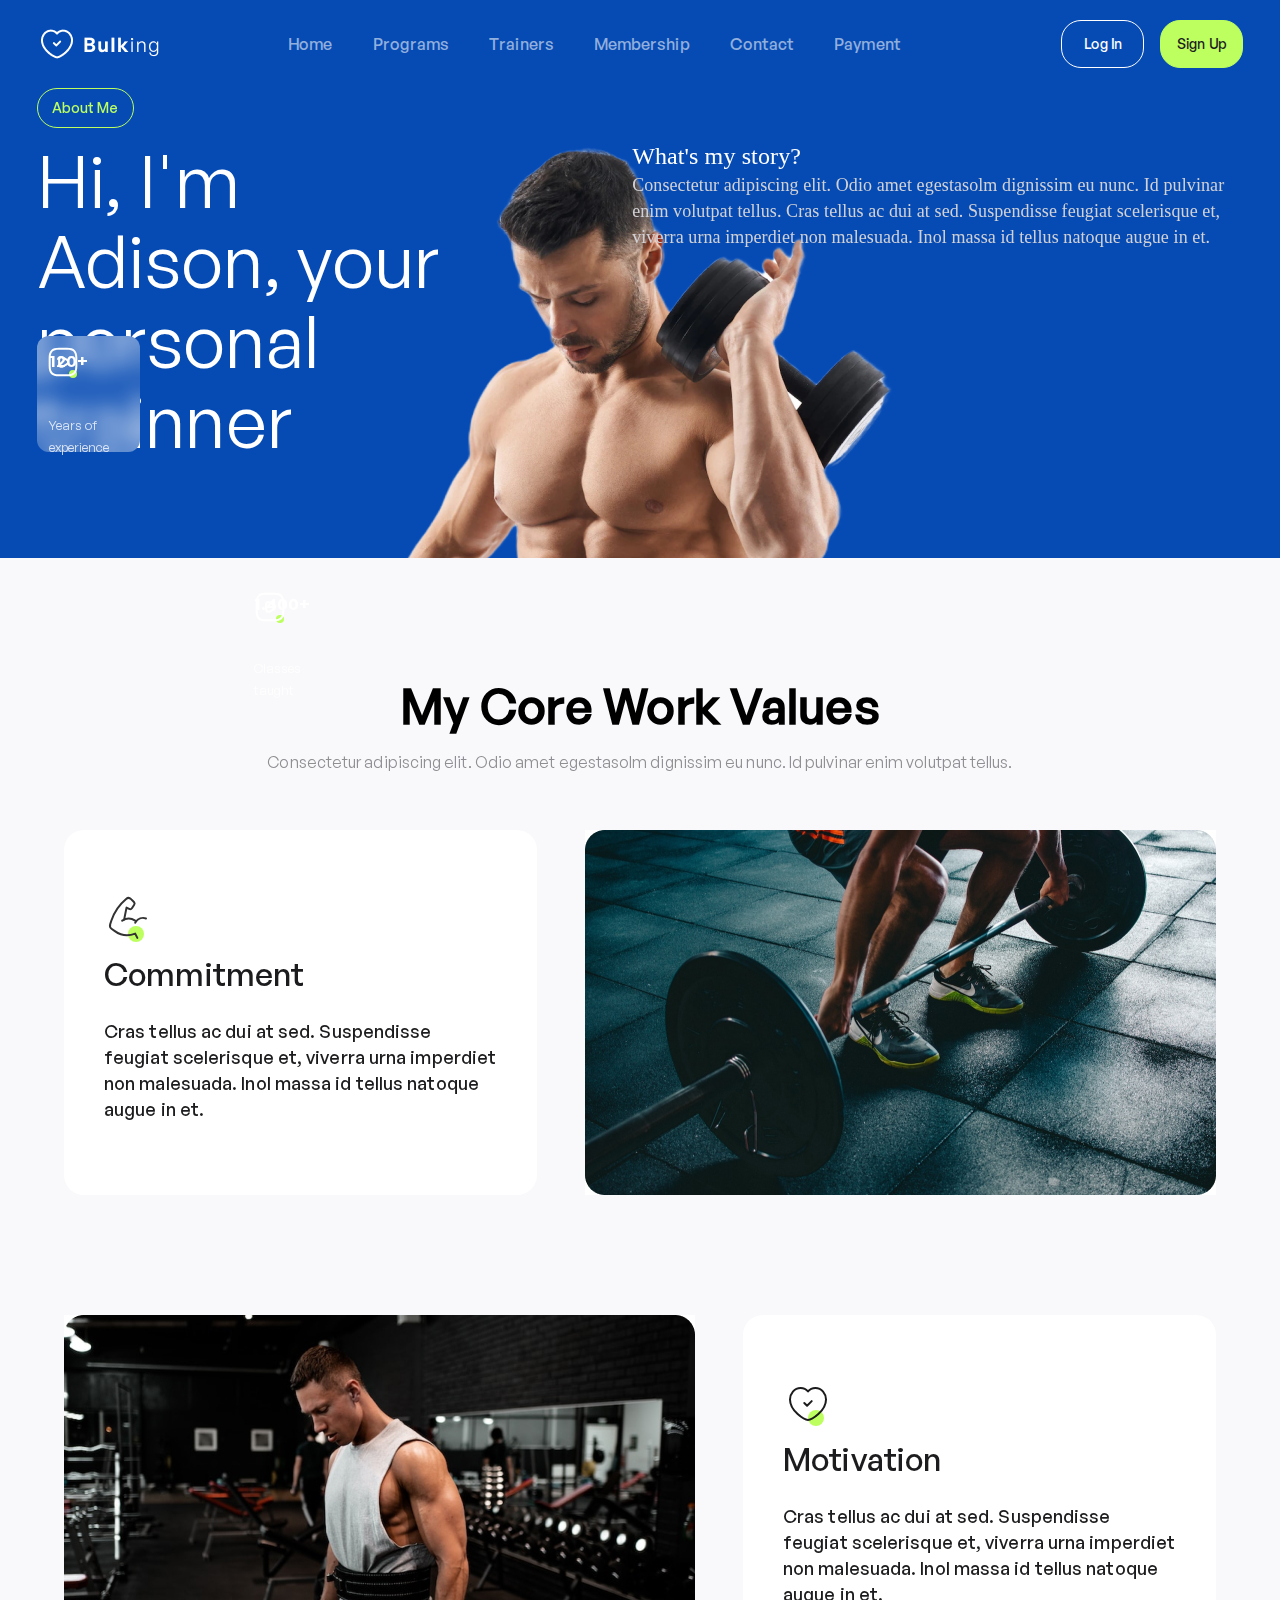
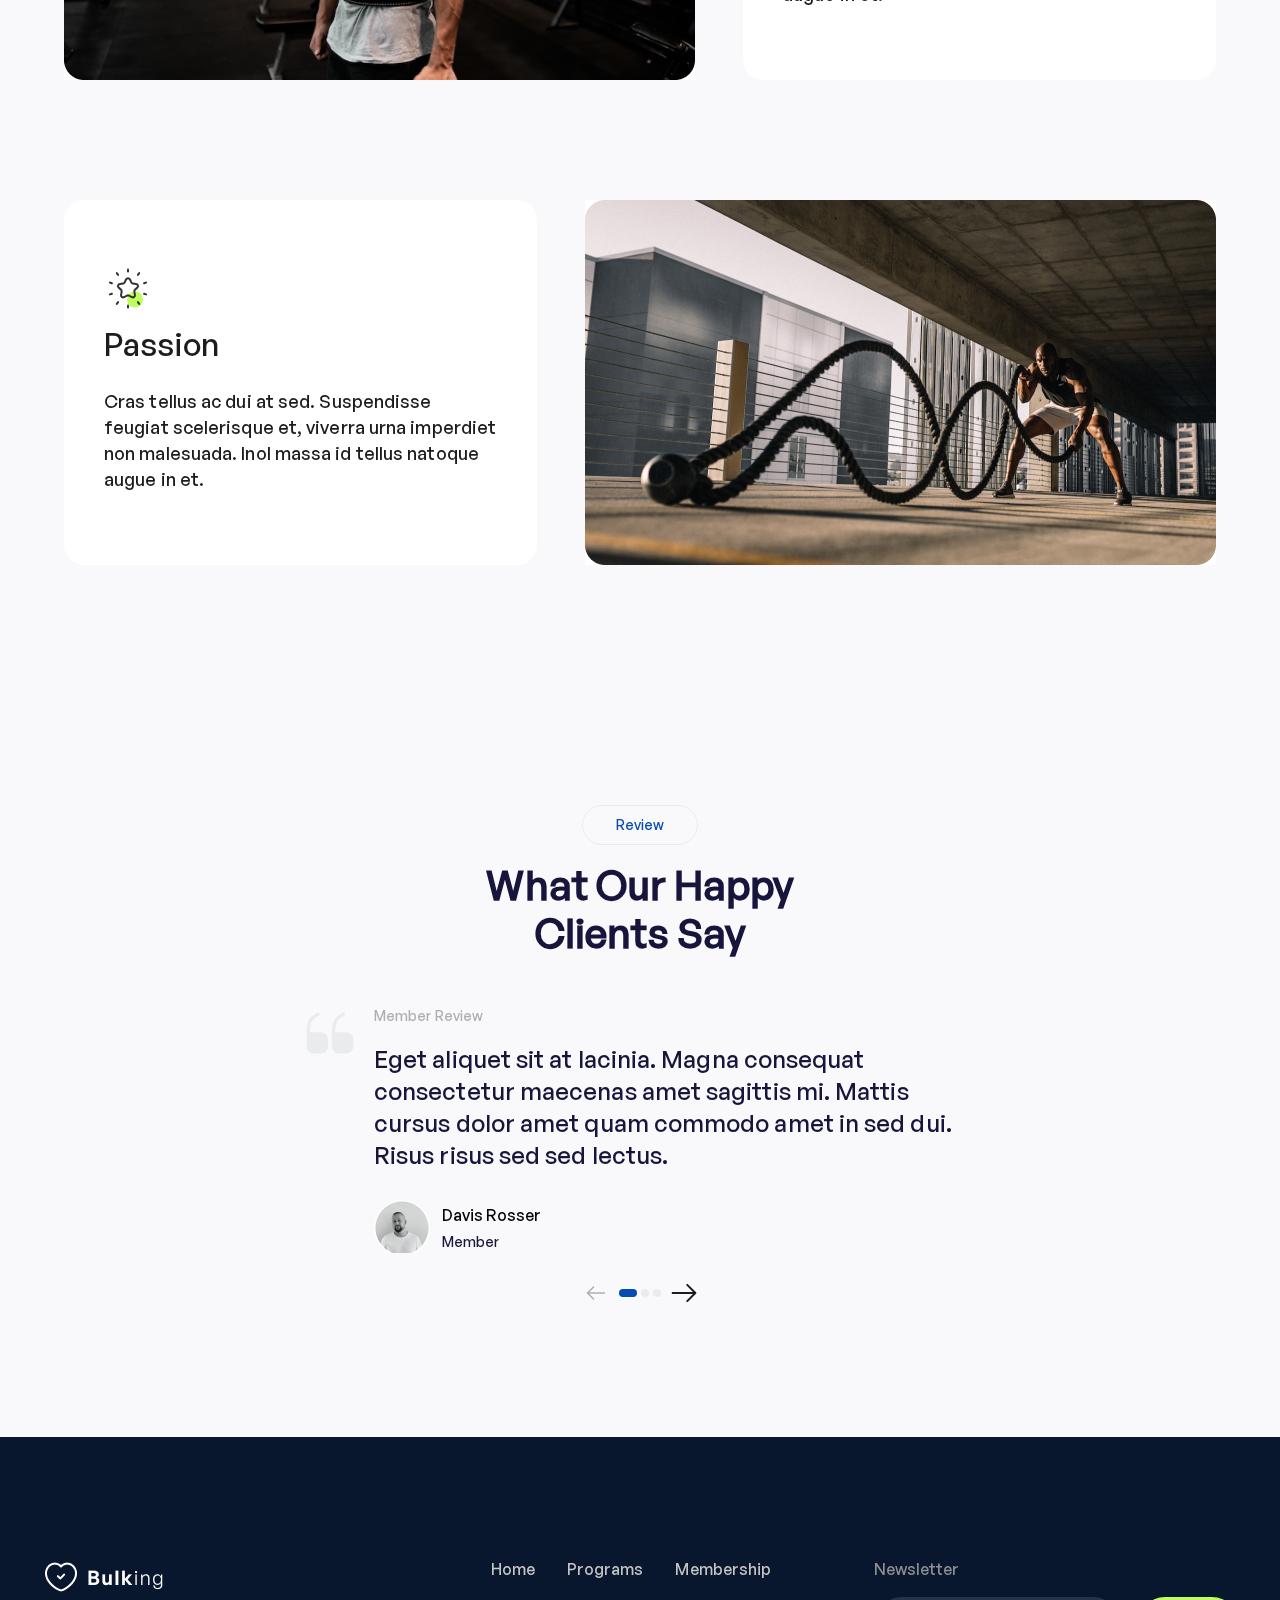
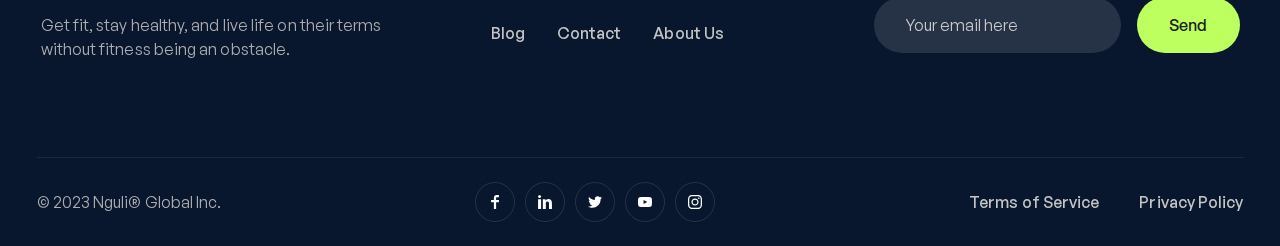
==== commit 21ebbdd4: "add aboutus styles" ====
--- a/aboutus.html
+++ b/aboutus.html
@@ -12,7 +12,7 @@
 </head>
 
 <body>
-    <section class="hero">
+    <section class="home">
         <header class="header ">
             <div class="header-fixed">
                 <div class="container header-wrapper">
@@ -52,9 +52,30 @@
 
         </header>
 
+
         <div class="container">
-
+            <a class="aboutus-btn">About Me</a>
+            <div class="aboutus-wrapper">
+                <div class="aboutus-left">
+                    <h1 class="aboutus-title">Hi, I'm <span>Adison,</span> your <span>personal trainner</span></h1>
+                </div>
+                <div class="aboutus-right">
+                    <span>What's my story?</span>
+                    <p>Consectetur adipiscing elit. Odio amet egestasolm dignissim eu nunc. Id pulvinar enim volutpat tellus. Cras tellus ac dui at sed. Suspendisse feugiat scelerisque et, viverra urna imperdiet non malesuada. Inol massa id tellus natoque augue in et.</p>
+                </div>
+            </div>
+            <div class="hero-indicate">
+                <div class="heart-rate">
+                    <span class="heart-rate-number">1.400+</span>
+                    <span class="heart-rate-title">Classes taught</span>
+                </div>
+                <div class="heart-rate">
+                    <span class="heart-rate-number">120+</span>
+                    <span class="heart-rate-title">Years of experience</span>
+                </div>
+            </div>
         </div>
+
 
     </section>
 
@@ -64,26 +85,30 @@
 
         <section class="corework">
             <h2 class="corework-title">My Core Work Values</h2>
-            <p class="corework-text">Consectetur adipiscing elit. Odio amet egestasolm dignissim eu nunc. Id pulvinar enim volutpat tellus.</p>
+            <p class="corework-text">Consectetur adipiscing elit. Odio amet egestasolm dignissim eu nunc. Id pulvinar
+                enim volutpat tellus.</p>
             <div class="container">
                 <div class="commitment-block">
                     <div class="commitment-content">
                         <span class="title arm">Commitment</span>
-                        <p class="coretext">Cras tellus ac dui at sed. Suspendisse feugiat scelerisque et, viverra urna imperdiet non malesuada. Inol massa id tellus natoque augue in et.</p>
+                        <p class="coretext">Cras tellus ac dui at sed. Suspendisse feugiat scelerisque et, viverra urna
+                            imperdiet non malesuada. Inol massa id tellus natoque augue in et.</p>
                     </div>
                     <figure class="commitment-img"><img src="img/commitment.jpg" alt=""></figure>
                 </div>
                 <div class="motivation-block">
                     <div class="commitment-content motivation">
                         <span class="title heart">Motivation</span>
-                        <p class="coretext">Cras tellus ac dui at sed. Suspendisse feugiat scelerisque et, viverra urna imperdiet non malesuada. Inol massa id tellus natoque augue in et.</p>
+                        <p class="coretext">Cras tellus ac dui at sed. Suspendisse feugiat scelerisque et, viverra urna
+                            imperdiet non malesuada. Inol massa id tellus natoque augue in et.</p>
                     </div>
                     <figure class="motivation-img"><img src="img/motivation.jpg" alt=""></figure>
                 </div>
                 <div class=" passion-block">
                     <div class="commitment-content">
                         <span class="title star">Passion</span>
-                        <p class="coretext">Cras tellus ac dui at sed. Suspendisse feugiat scelerisque et, viverra urna imperdiet non malesuada. Inol massa id tellus natoque augue in et.</p>
+                        <p class="coretext">Cras tellus ac dui at sed. Suspendisse feugiat scelerisque et, viverra urna
+                            imperdiet non malesuada. Inol massa id tellus natoque augue in et.</p>
                     </div>
                     <figure class="passion-img"><img src="img/passion.jpg" alt=""></figure>
                 </div>
--- a/css/main.min.css
+++ b/css/main.min.css
@@ -1 +1 @@
-@font-face{font-family:"GeneralSans-Regular";src:url("../fonts/GeneralSans-Regular.woff2") format("woff2"),url("../fonts/GeneralSans-Regular.woff") format("woff"),url("../fonts/GeneralSans-Regular.ttf") format("truetype");font-weight:400;font-display:swap;font-style:normal}@font-face{font-family:"GeneralSans-Medium";src:url("../fonts/GeneralSans-Medium.woff2") format("woff2"),url("../fonts/GeneralSans-Medium.woff") format("woff"),url("../fonts/GeneralSans-Medium.ttf") format("truetype");font-weight:500;font-display:swap;font-style:normal}@font-face{font-family:"GeneralSans-Semibold";src:url("../fonts/GeneralSans-Semibold.woff2") format("woff2"),url("../fonts/GeneralSans-Semibold.woff") format("woff"),url("../fonts/GeneralSans-Semibold.ttf") format("truetype");font-weight:600;font-display:swap;font-style:normal}@font-face{font-family:"GeneralSans-Bold";src:url("../fonts/GeneralSans-Bold.woff2") format("woff2"),url("../fonts/GeneralSans-Bold.woff") format("woff"),url("../fonts/GeneralSans-Bold.ttf") format("truetype");font-weight:700;font-display:swap;font-style:normal}@font-face{font-family:"Inter-Bold";src:url("../fonts/Inter-Bold.woff2") format("woff2"),url("../fonts/Inter-Bold.woff") format("woff");font-weight:700;font-style:normal;font-display:swap}@font-face{font-family:"Poppins";src:url("../fonts/Poppins-SemiBold.woff2") format("woff2"),url("../fonts/Poppins-SemiBold.woff") format("woff");font-weight:600;font-style:normal;font-display:swap}*{margin:0;padding:0;box-sizing:border-box}ul{list-style:none}a{text-decoration:none;color:inherit}img{max-width:100%;display:block}.btn{border:none;outline:none;background:rgba(0,0,0,0);color:inherit;font:inherit;cursor:pointer}input,textarea{font:inherit;background:rgba(0,0,0,0);outline:none;border:none}input::-moz-placeholder, textarea::-moz-placeholder{font:inherit;color:inherit}input::placeholder,textarea::placeholder{font:inherit;color:inherit}body{font-family:"GeneralSans-Medium";font-size:16px;line-height:1;font-weight:500;color:#1c1c1e;letter-spacing:.005em;display:flex;flex-direction:column;min-height:100vh;overflow-x:hidden;scroll-behavior:smooth;background:#f9f9fb}main{flex:1}.container{max-width:1207px;width:100%;margin:0 auto}@media(max-width: 1220px){.container{padding:0 10px}}.inner-subtitle{width:116px;border:1px solid #e9ebed;border-radius:20px;display:block;margin:0 auto;font-size:14px;line-height:22px;padding:8px 0;text-align:center;color:#064bb4;text-transform:capitalize}.inner-title{font-size:40px;line-height:48px;text-align:center;margin:16px auto 43px;color:#17153b}@media(max-width: 450px){.inner-title{font-size:35px;line-height:45px}}.btn-up{width:50px;height:60px;border-radius:5px;background:#bcff5e url(../img/arrow-up.svg) no-repeat center;position:fixed;right:20px;bottom:185px;z-index:-1;opacity:0;transition:.3s linear}.btn-up.active{z-index:5;opacity:1}.slick-slider{position:relative;display:block;box-sizing:border-box;-webkit-touch-callout:none;-webkit-user-select:none;-moz-user-select:none;user-select:none;touch-action:pan-y;-webkit-tap-highlight-color:rgba(0,0,0,0)}.slick-list{position:relative;overflow:hidden;display:block;margin:0;padding:0}.slick-list:focus{outline:none}.slick-list.dragging{cursor:pointer;cursor:hand}.slick-slider .slick-track,.slick-slider .slick-list{transform:translate3d(0, 0, 0)}.slick-track{position:relative;left:0;top:0;display:block;margin-left:auto;margin-right:auto}.slick-track:before,.slick-track:after{content:"";display:table}.slick-track:after{clear:both}.slick-loading .slick-track{visibility:hidden}.slick-slide{float:left;height:100%;min-height:1px;display:none}[dir=rtl] .slick-slide{float:right}.slick-slide img{display:block}.slick-slide.slick-loading img{display:none}.slick-slide.dragging img{pointer-events:none}.slick-initialized .slick-slide{display:block}.slick-loading .slick-slide{visibility:hidden}.slick-vertical .slick-slide{display:block;height:auto;border:1px solid rgba(0,0,0,0)}.slick-arrow.slick-hidden{display:none}.select2-container{box-sizing:border-box;display:inline-block;margin:0;position:relative;vertical-align:middle}.select2-container .select2-selection--single{box-sizing:border-box;cursor:pointer;display:block;height:28px;-moz-user-select:none;user-select:none;-webkit-user-select:none}.select2-container .select2-selection--single .select2-selection__rendered{display:block;padding-left:8px;padding-right:20px;overflow:hidden;text-overflow:ellipsis;white-space:nowrap}.select2-container .select2-selection--single .select2-selection__clear{background-color:rgba(0,0,0,0);border:none;font-size:1em}.select2-container[dir=rtl] .select2-selection--single .select2-selection__rendered{padding-right:8px;padding-left:20px}.select2-container .select2-selection--multiple{box-sizing:border-box;cursor:pointer;display:block;min-height:32px;-moz-user-select:none;user-select:none;-webkit-user-select:none}.select2-container .select2-selection--multiple .select2-selection__rendered{display:inline;list-style:none;padding:0}.select2-container .select2-selection--multiple .select2-selection__clear{background-color:rgba(0,0,0,0);border:none;font-size:1em}.select2-container .select2-search--inline .select2-search__field{box-sizing:border-box;border:none;font-size:100%;margin-top:5px;margin-left:5px;padding:0;max-width:100%;resize:none;height:18px;vertical-align:bottom;font-family:sans-serif;overflow:hidden;word-break:keep-all}.select2-container .select2-search--inline .select2-search__field::-webkit-search-cancel-button{-webkit-appearance:none}.select2-dropdown{background-color:#fff;border:1px solid #aaa;border-radius:4px;box-sizing:border-box;display:block;position:absolute;left:-100000px;width:100%;z-index:1051}.select2-results{display:block}.select2-results__options{list-style:none;margin:0;padding:0}.select2-results__option{padding:6px;-moz-user-select:none;user-select:none;-webkit-user-select:none}.select2-results__option--selectable{cursor:pointer}.select2-container--open .select2-dropdown{left:0}.select2-container--open .select2-dropdown--above{border-bottom:none;border-bottom-left-radius:0;border-bottom-right-radius:0}.select2-container--open .select2-dropdown--below{border-top:none;border-top-left-radius:0;border-top-right-radius:0}.select2-search--dropdown{display:block;padding:4px}.select2-search--dropdown .select2-search__field{padding:4px;width:100%;box-sizing:border-box}.select2-search--dropdown .select2-search__field::-webkit-search-cancel-button{-webkit-appearance:none}.select2-search--dropdown.select2-search--hide{display:none}.select2-close-mask{border:0;margin:0;padding:0;display:block;position:fixed;left:0;top:0;min-height:100%;min-width:100%;height:auto;width:auto;opacity:0;z-index:99;background-color:#fff;filter:alpha(opacity=0)}.select2-hidden-accessible{border:0 !important;clip:rect(0 0 0 0) !important;-webkit-clip-path:inset(50%) !important;clip-path:inset(50%) !important;height:1px !important;overflow:hidden !important;padding:0 !important;position:absolute !important;width:1px !important;white-space:nowrap !important}.select2-container--default .select2-selection--single{background-color:#fff;border:1px solid #aaa;border-radius:4px}.select2-container--default .select2-selection--single .select2-selection__rendered{color:#444;line-height:28px}.select2-container--default .select2-selection--single .select2-selection__clear{cursor:pointer;float:right;font-weight:bold;height:26px;margin-right:20px;padding-right:0px}.select2-container--default .select2-selection--single .select2-selection__placeholder{color:#999}.select2-container--default .select2-selection--single .select2-selection__arrow{height:26px;position:absolute;top:1px;right:1px;width:20px}.select2-container--default .select2-selection--single .select2-selection__arrow b{border-color:#888 rgba(0,0,0,0) rgba(0,0,0,0) rgba(0,0,0,0);border-style:solid;border-width:5px 4px 0 4px;height:0;left:50%;margin-left:-4px;margin-top:-2px;position:absolute;top:50%;width:0}.select2-container--default[dir=rtl] .select2-selection--single .select2-selection__clear{float:left}.select2-container--default[dir=rtl] .select2-selection--single .select2-selection__arrow{left:1px;right:auto}.select2-container--default.select2-container--disabled .select2-selection--single{background-color:#eee;cursor:default}.select2-container--default.select2-container--disabled .select2-selection--single .select2-selection__clear{display:none}.select2-container--default.select2-container--open .select2-selection--single .select2-selection__arrow b{border-color:rgba(0,0,0,0) rgba(0,0,0,0) #888 rgba(0,0,0,0);border-width:0 4px 5px 4px}.select2-container--default .select2-selection--multiple{background-color:#fff;border:1px solid #aaa;border-radius:4px;cursor:text;padding-bottom:5px;padding-right:5px;position:relative}.select2-container--default .select2-selection--multiple.select2-selection--clearable{padding-right:25px}.select2-container--default .select2-selection--multiple .select2-selection__clear{cursor:pointer;font-weight:bold;height:20px;margin-right:10px;margin-top:5px;position:absolute;right:0;padding:1px}.select2-container--default .select2-selection--multiple .select2-selection__choice{background-color:#e4e4e4;border:1px solid #aaa;border-radius:4px;box-sizing:border-box;display:inline-block;margin-left:5px;margin-top:5px;padding:0;padding-left:20px;position:relative;max-width:100%;overflow:hidden;text-overflow:ellipsis;vertical-align:bottom;white-space:nowrap}.select2-container--default .select2-selection--multiple .select2-selection__choice__display{cursor:default;padding-left:2px;padding-right:5px}.select2-container--default .select2-selection--multiple .select2-selection__choice__remove{background-color:rgba(0,0,0,0);border:none;border-right:1px solid #aaa;border-top-left-radius:4px;border-bottom-left-radius:4px;color:#999;cursor:pointer;font-size:1em;font-weight:bold;padding:0 4px;position:absolute;left:0;top:0}.select2-container--default .select2-selection--multiple .select2-selection__choice__remove:hover,.select2-container--default .select2-selection--multiple .select2-selection__choice__remove:focus{background-color:#f1f1f1;color:#333;outline:none}.select2-container--default[dir=rtl] .select2-selection--multiple .select2-selection__choice{margin-left:5px;margin-right:auto}.select2-container--default[dir=rtl] .select2-selection--multiple .select2-selection__choice__display{padding-left:5px;padding-right:2px}.select2-container--default[dir=rtl] .select2-selection--multiple .select2-selection__choice__remove{border-left:1px solid #aaa;border-right:none;border-top-left-radius:0;border-bottom-left-radius:0;border-top-right-radius:4px;border-bottom-right-radius:4px}.select2-container--default[dir=rtl] .select2-selection--multiple .select2-selection__clear{float:left;margin-left:10px;margin-right:auto}.select2-container--default.select2-container--focus .select2-selection--multiple{border:solid #000 1px;outline:0}.select2-container--default.select2-container--disabled .select2-selection--multiple{background-color:#eee;cursor:default}.select2-container--default.select2-container--disabled .select2-selection__choice__remove{display:none}.select2-container--default.select2-container--open.select2-container--above .select2-selection--single,.select2-container--default.select2-container--open.select2-container--above .select2-selection--multiple{border-top-left-radius:0;border-top-right-radius:0}.select2-container--default.select2-container--open.select2-container--below .select2-selection--single,.select2-container--default.select2-container--open.select2-container--below .select2-selection--multiple{border-bottom-left-radius:0;border-bottom-right-radius:0}.select2-container--default .select2-search--dropdown .select2-search__field{border:1px solid #aaa}.select2-container--default .select2-search--inline .select2-search__field{background:rgba(0,0,0,0);border:none;outline:0;box-shadow:none;-webkit-appearance:textfield}.select2-container--default .select2-results>.select2-results__options{max-height:200px;overflow-y:auto}.select2-container--default .select2-results__option .select2-results__option{padding-left:1em}.select2-container--default .select2-results__option .select2-results__option .select2-results__group{padding-left:0}.select2-container--default .select2-results__option .select2-results__option .select2-results__option{margin-left:-1em;padding-left:2em}.select2-container--default .select2-results__option .select2-results__option .select2-results__option .select2-results__option{margin-left:-2em;padding-left:3em}.select2-container--default .select2-results__option .select2-results__option .select2-results__option .select2-results__option .select2-results__option{margin-left:-3em;padding-left:4em}.select2-container--default .select2-results__option .select2-results__option .select2-results__option .select2-results__option .select2-results__option .select2-results__option{margin-left:-4em;padding-left:5em}.select2-container--default .select2-results__option .select2-results__option .select2-results__option .select2-results__option .select2-results__option .select2-results__option .select2-results__option{margin-left:-5em;padding-left:6em}.select2-container--default .select2-results__option--group{padding:0}.select2-container--default .select2-results__option--disabled{color:#999}.select2-container--default .select2-results__option--selected{background-color:#ddd}.select2-container--default .select2-results__option--highlighted.select2-results__option--selectable{background-color:#5897fb;color:#fff}.select2-container--default .select2-results__group{cursor:default;display:block;padding:6px}.select2-container--classic .select2-selection--single{background-color:#f7f7f7;border:1px solid #aaa;border-radius:4px;outline:0;background-image:linear-gradient(to bottom, white 50%, #eeeeee 100%);background-repeat:repeat-x;filter:progid:DXImageTransform.Microsoft.gradient(startColorstr="#FFFFFFFF", endColorstr="#FFEEEEEE", GradientType=0)}.select2-container--classic .select2-selection--single:focus{border:1px solid #5897fb}.select2-container--classic .select2-selection--single .select2-selection__rendered{color:#444;line-height:28px}.select2-container--classic .select2-selection--single .select2-selection__clear{cursor:pointer;float:right;font-weight:bold;height:26px;margin-right:20px}.select2-container--classic .select2-selection--single .select2-selection__placeholder{color:#999}.select2-container--classic .select2-selection--single .select2-selection__arrow{background-color:#ddd;border:none;border-left:1px solid #aaa;border-top-right-radius:4px;border-bottom-right-radius:4px;height:26px;position:absolute;top:1px;right:1px;width:20px;background-image:linear-gradient(to bottom, #eeeeee 50%, #cccccc 100%);background-repeat:repeat-x;filter:progid:DXImageTransform.Microsoft.gradient(startColorstr="#FFEEEEEE", endColorstr="#FFCCCCCC", GradientType=0)}.select2-container--classic .select2-selection--single .select2-selection__arrow b{border-color:#888 rgba(0,0,0,0) rgba(0,0,0,0) rgba(0,0,0,0);border-style:solid;border-width:5px 4px 0 4px;height:0;left:50%;margin-left:-4px;margin-top:-2px;position:absolute;top:50%;width:0}.select2-container--classic[dir=rtl] .select2-selection--single .select2-selection__clear{float:left}.select2-container--classic[dir=rtl] .select2-selection--single .select2-selection__arrow{border:none;border-right:1px solid #aaa;border-radius:0;border-top-left-radius:4px;border-bottom-left-radius:4px;left:1px;right:auto}.select2-container--classic.select2-container--open .select2-selection--single{border:1px solid #5897fb}.select2-container--classic.select2-container--open .select2-selection--single .select2-selection__arrow{background:rgba(0,0,0,0);border:none}.select2-container--classic.select2-container--open .select2-selection--single .select2-selection__arrow b{border-color:rgba(0,0,0,0) rgba(0,0,0,0) #888 rgba(0,0,0,0);border-width:0 4px 5px 4px}.select2-container--classic.select2-container--open.select2-container--above .select2-selection--single{border-top:none;border-top-left-radius:0;border-top-right-radius:0;background-image:linear-gradient(to bottom, white 0%, #eeeeee 50%);background-repeat:repeat-x;filter:progid:DXImageTransform.Microsoft.gradient(startColorstr="#FFFFFFFF", endColorstr="#FFEEEEEE", GradientType=0)}.select2-container--classic.select2-container--open.select2-container--below .select2-selection--single{border-bottom:none;border-bottom-left-radius:0;border-bottom-right-radius:0;background-image:linear-gradient(to bottom, #eeeeee 50%, white 100%);background-repeat:repeat-x;filter:progid:DXImageTransform.Microsoft.gradient(startColorstr="#FFEEEEEE", endColorstr="#FFFFFFFF", GradientType=0)}.select2-container--classic .select2-selection--multiple{background-color:#fff;border:1px solid #aaa;border-radius:4px;cursor:text;outline:0;padding-bottom:5px;padding-right:5px}.select2-container--classic .select2-selection--multiple:focus{border:1px solid #5897fb}.select2-container--classic .select2-selection--multiple .select2-selection__clear{display:none}.select2-container--classic .select2-selection--multiple .select2-selection__choice{background-color:#e4e4e4;border:1px solid #aaa;border-radius:4px;display:inline-block;margin-left:5px;margin-top:5px;padding:0}.select2-container--classic .select2-selection--multiple .select2-selection__choice__display{cursor:default;padding-left:2px;padding-right:5px}.select2-container--classic .select2-selection--multiple .select2-selection__choice__remove{background-color:rgba(0,0,0,0);border:none;border-top-left-radius:4px;border-bottom-left-radius:4px;color:#888;cursor:pointer;font-size:1em;font-weight:bold;padding:0 4px}.select2-container--classic .select2-selection--multiple .select2-selection__choice__remove:hover{color:#555;outline:none}.select2-container--classic[dir=rtl] .select2-selection--multiple .select2-selection__choice{margin-left:5px;margin-right:auto}.select2-container--classic[dir=rtl] .select2-selection--multiple .select2-selection__choice__display{padding-left:5px;padding-right:2px}.select2-container--classic[dir=rtl] .select2-selection--multiple .select2-selection__choice__remove{border-top-left-radius:0;border-bottom-left-radius:0;border-top-right-radius:4px;border-bottom-right-radius:4px}.select2-container--classic.select2-container--open .select2-selection--multiple{border:1px solid #5897fb}.select2-container--classic.select2-container--open.select2-container--above .select2-selection--multiple{border-top:none;border-top-left-radius:0;border-top-right-radius:0}.select2-container--classic.select2-container--open.select2-container--below .select2-selection--multiple{border-bottom:none;border-bottom-left-radius:0;border-bottom-right-radius:0}.select2-container--classic .select2-search--dropdown .select2-search__field{border:1px solid #aaa;outline:0}.select2-container--classic .select2-search--inline .select2-search__field{outline:0;box-shadow:none}.select2-container--classic .select2-dropdown{background-color:#fff;border:1px solid rgba(0,0,0,0)}.select2-container--classic .select2-dropdown--above{border-bottom:none}.select2-container--classic .select2-dropdown--below{border-top:none}.select2-container--classic .select2-results>.select2-results__options{max-height:200px;overflow-y:auto}.select2-container--classic .select2-results__option--group{padding:0}.select2-container--classic .select2-results__option--disabled{color:gray}.select2-container--classic .select2-results__option--highlighted.select2-results__option--selectable{background-color:#3875d7;color:#fff}.select2-container--classic .select2-results__group{cursor:default;display:block;padding:6px}.select2-container--classic.select2-container--open .select2-dropdown{border-color:#5897fb}.hero{background-color:#064bb4;background-image:url(../img/man.png);background-repeat:no-repeat;background-position:right 10% top 105px;padding-bottom:98px}@media(max-width: 980px){.hero{background-size:auto}}@media(max-width: 768px){.hero{background-position:center}}@media(max-width: 450px){.hero{background:#064bb4}}.hero-midle{padding:62px 0 120px;display:flex;gap:200px}.hero-content{max-width:616px;width:100%}.hero-title{font-family:"GeneralSans-Regular";font-size:72px;line-height:80px;font-weight:400;letter-spacing:.005em;color:#fff;margin-bottom:16px}.hero-title span{font-family:"GeneralSans-Medium";font-size:72px;line-height:80px;font-weight:500}@media(max-width: 980px){.hero-title span{font-size:52px;line-height:60px}}@media(max-width: 450px){.hero-title span{font-size:40px;line-height:50px}}@media(max-width: 980px){.hero-title{font-size:52px;line-height:60px}}@media(max-width: 450px){.hero-title{font-size:40px;line-height:50px}}.hero-text{max-width:462px;width:100%;font-family:"GeneralSans-Regular";font-size:16px;line-height:24px;font-weight:400;letter-spacing:.005em;color:#c7c7cc;margin-bottom:48px}.hero-link{display:block;width:176px;text-align:center;background:#bcff5e;border-radius:24px;padding:16px 0;font-size:16px;line-height:24px;margin-bottom:80px}.hero-sapport{font-size:14px;line-height:22px;letter-spacing:.005em;color:#fff;margin-bottom:24px;display:block}.hero-brand{display:flex;gap:32px;flex-wrap:wrap}@media(max-width: 590px){.hero-brand{justify-content:center}}.hero-indicate{width:308px;position:relative}@media(max-width: 768px){.hero-indicate{display:none}}.hero .heart-rate{width:103px;height:116px;background:rgba(255,255,255,.1215686275);-webkit-backdrop-filter:blur(10px);backdrop-filter:blur(10px);border-radius:12px;font-weight:400;color:#fff;padding:12px}.hero .heart-rate-title{font-family:"GeneralSans-Regular";font-size:13px;line-height:22px;font-weight:400;margin:40px 0 5px;opacity:.8;display:block}.hero .heart-rate-number{font-family:"GeneralSans-Semibold";font-size:17px;line-height:26px;font-weight:600}.hero .heart-rate:first-child{background-image:url(../img/arm.svg);background-repeat:no-repeat;background-position:left 12px top 12px;position:absolute;right:0;top:119px}.hero .heart-rate:last-child{background-image:url(../img/Rate.svg);background-repeat:no-repeat;background-position:left 10px top 10px;position:absolute;left:0;bottom:8px}@media(max-width: 980px){.hero .heart-rate:last-child{left:auto;right:0}}.hero-bottom{display:flex;gap:64px}@media(max-width: 1207px){.hero-bottom{flex-wrap:wrap;justify-content:center}}.hero-programs{display:flex;box-shadow:64px 64px 80px rgba(8,23,45,.1607843137);flex-wrap:wrap;justify-content:center}@media(max-width: 980px){.hero-programs{gap:20px;padding:10px}}.hero-programs .program-block{width:291px;padding:24px;background-color:#fff;background-repeat:no-repeat;background-position:left 24px top 24px;cursor:pointer;transition:.3s linear}.hero-programs .program-block.training{background-image:url(../img/armicon.svg)}.hero-programs .program-block.programs{background-image:url(../img/workout.svg)}.hero-programs .program-block.diet{background-image:url(../img/diet.svg)}.hero-programs .program-block.active{background-color:#bcff5e;pointer-events:none}@media(max-width: 980px){.hero-programs .program-block{box-shadow:0 0 8px 12px rgba(179,170,179,.2)}}.hero-programs .program-title{font-size:20px;line-height:28px;margin:72px 0 12px;display:block}.hero-programs .program-text{font-family:"GeneralSans-Regular";font-size:16px;line-height:24px;font-weight:400;margin-bottom:24px}.hero-programs .program-link{display:block;width:98px;font-size:14px;line-height:22px;background:url(../img/arrow.svg) no-repeat right center}.hero-descript{width:263px}.hero-descript-title{font-size:40px;line-height:48px;color:#fff;display:block;margin-bottom:16px}.hero-descript-text{font-family:"GeneralSans-Regular";font-size:16px;line-height:24px;font-weight:400;color:#d1d1d6}.header{height:88px}@media(max-width: 450px){.header{height:130px}}.header-fixed{position:fixed;z-index:3;top:0;right:0;left:0;background-color:#064bb4}@media(max-width: 450px){.header-fixed{padding-bottom:50px}}.header-wrapper{padding:20px 0;display:flex;justify-content:space-between;align-items:center}@media(max-width: 1220px){.header-wrapper{padding:20px 10px}}.header-block{display:flex;align-items:center;gap:32px}@media(max-width: 450px){.header-block{position:absolute;left:50%;transform:translateX(-50%);top:80px;width:100%;justify-content:center}}.header-acount{display:flex;gap:16px}.header .burger{display:none}@media(max-width: 980px){.header .burger{display:block;width:60px;height:40px;position:relative;z-index:5;background:url(../img/bars-solid.svg) no-repeat center;transition:.3s linear}.header .burger.active{background:url(../img/xmark-solid.svg) no-repeat center}}.header .acount-link{width:83px;padding:12px 0;font-size:14px;line-height:22px;letter-spacing:.005em;color:#fff;border:1px solid #fff;border-radius:20px;text-align:center}.header .acount-link.active{background:#bcff5e;border-color:#bcff5e;color:#1c1c1e}@media(max-width: 980px){.header .nav{transform:translateX(-100%);position:absolute;background:#fff;top:0;right:0;bottom:0;left:0;height:100vh;z-index:2;overflow-x:hidden;transition:.4s linear}.header .nav.active{transform:translateX(0)}}.header .menu{display:flex;gap:40px}@media(max-width: 980px){.header .menu{flex-direction:column;align-items:center;justify-content:center;height:100vh}}.header .link{line-height:24px;letter-spacing:.005em;color:#fff;opacity:.56;text-transform:capitalize;transition:.2s ease}@media(max-width: 980px){.header .link{color:#000}}.header .link:hover{opacity:1}.availablePrograms{padding:74px 0 120px}.availablePrograms .hero-programs{box-shadow:none}.availablePrograms-title{max-width:426px;width:100%}.faqs{padding:120px 0 120px}.faqs-wrapper{display:flex;justify-content:center;gap:80px;align-items:flex-start}@media(max-width: 1100px){.faqs-wrapper{flex-wrap:wrap}}.faqs-tabs{max-width:700px;width:100%}.faqs-content{max-width:421px;width:100%}.faqs-content p{font-weight:400;line-height:24px;letter-spacing:.08px;color:#636366;font-size:16px;margin-bottom:48px}.faqs-title{line-height:80px;letter-spacing:.36px;font-size:72px;margin-bottom:16px}.faqs-btn{background:#bcff5e;padding:16px 0;border-radius:24px;width:176px}.faqs .tabs-title{color:#1c1c1e;font-size:25px;max-width:504px;width:100%;display:block;line-height:32px;letter-spacing:.12px;margin-bottom:36px}.faqs .faq-tab-text{display:none;padding:4px 50px 0 0;color:#636366;font-family:"GeneralSans-Medium";font-size:16px;line-height:24px;font-weight:400;letter-spacing:.08px}@media(max-width: 590px){.faqs .faq-tab-text{padding:4px 36px 0 0}}.faqs .faq-tab:not(:last-child){margin-bottom:15px}.faqs .faq-title{font-size:20px;line-height:28px;letter-spacing:.1px;display:block;cursor:pointer;position:relative;padding:12px 0}@media(max-width: 590px){.faqs .faq-title{padding:12px 36px 12px 0}}.faqs .faq-title::after{content:"+";width:24px;height:24px;display:flex;justify-content:center;align-items:center;border-radius:50%;border:1px solid #1c1c1e;position:absolute;right:0;top:14px;z-index:1;transition:.3s linear}.faqs .faq-title.active{pointer-events:none}.faqs .faq-title.active::after{content:"─";color:#fff;background:#000}.personal{padding:48px 0 182px}.personal-wrapper{display:flex;align-items:flex-start;gap:80px;justify-content:center;flex-wrap:wrap}.personal-content{max-width:721px;width:100%}@media(max-width: 768px){.personal-content{max-width:100%}}.personal-content h2{font-size:24px;line-height:32px;letter-spacing:.12px}.personal-title{font-size:72px;line-height:80px;letter-spacing:.36px}.personal-title span{font-weight:300}.personal-title+p{max-width:462px;width:100%}.personal-text{font-size:18px;margin:16px 0 32px;color:#636366;font-weight:400;line-height:24px;letter-spacing:.08px}.personal-list{color:#636366;font-size:18px;font-weight:400;line-height:26px;letter-spacing:.09px;margin-bottom:32px;margin-left:20px}.personal-feature{display:flex;gap:24px}@media(max-width: 768px){.personal-feature{justify-content:center;flex-wrap:wrap}}.personal-block{padding:12px;display:flex;gap:8px}@media(max-width: 768px){.personal-block{flex-direction:column;align-items:center}}.personal-block figure{width:48px}.personal-block li:first-child{color:#aeaeb2;font-size:14px;line-height:22px;letter-spacing:.07px}.personal-block li:last-child{color:#064bb4;font-size:18px;line-height:26px;letter-spacing:.09px}.personal-video{margin:42px 0 32px 0}.personal .product-video{width:100%}.personal-details{max-width:400px;width:100%;max-width:400px;padding:24px;border-radius:20px;background:#fff}@media(max-width: 450px){.personal-details{max-width:100%;padding:12px}}.personal .details-title{display:block;font-size:18px;font-weight:600;line-height:26px;letter-spacing:.09px;margin-bottom:8px}.personal .details-text{color:#636366;font-size:16px;font-weight:400;line-height:24px;letter-spacing:.08px;margin-bottom:38px}.personal .details-list{margin:32px 0}.personal .details-list li{color:#8e8e93;font-size:16px;line-height:24px;letter-spacing:.08px;background-repeat:no-repeat;background-position:left center;padding-left:36px}.personal .details-list li:not(:last-child){margin-bottom:16px}.personal .details-list li span{font-weight:600;color:#1c1c1e}.personal .details-list .timer{background-image:url(../img/timer.svg)}.personal .details-list .star{background-image:url(../img/star.svg)}.personal .details-list .award{background-image:url(../img/award.svg)}.personal .details-list .calender{background-image:url(../img/calendar.svg)}.personal .details-btn{border-radius:24px;background:#bcff5e;width:351px;padding:16px 0;line-height:24px;letter-spacing:.08px}@media(max-width: 390px){.personal .details-btn{width:100%}}.personal .video{position:relative;display:flex;max-width:721px;width:100%;height:404px}.personal .video::after{content:"";background:url(../img/video-picture.jpg) no-repeat center;position:absolute;top:0;left:0;bottom:0;right:0;z-index:2;transition:.2s ease}.personal .video.hide::after{opacity:0;z-index:-1}.personal .video-control{width:80px;height:80px;background:url(../img/play.svg) no-repeat center;position:absolute;z-index:3;left:50%;top:50%;transform:translate(-50%, -50%)}.personal .video-control.hide{opacity:0;z-index:-1}.plan{padding:66px 0 40px}.plan .mambership-title{max-width:640px;width:100%;margin:16px auto 56px}.plan-wrapper{max-width:928px;width:100%;margin-left:auto;display:flex;justify-content:center;gap:32px;flex-wrap:wrap}@media(max-width: 980px){.plan-wrapper{margin:auto}}.plan-list{padding:32px 24px;width:288px;background:#fff;border-radius:24px;transition:.3s linear}.plan-list:hover{background:#064bb4}.plan-list:hover .plan-price{color:#fff}.plan-list:hover .plan-price span{color:#fff}.plan-list:hover span.plan-list-title{color:#fff}.plan-list:hover p.plan-list-text{color:#fff}.plan-price{font-size:40px;line-height:48px;letter-spacing:.2px}.plan-price span{color:#aeaeb2;font-size:16px;line-height:24px;letter-spacing:.08px}.plan-list-title{display:block;color:#064bb4;font-size:20px;line-height:28px;letter-spacing:.1px;margin:12px 0 16px}.plan-list-text{color:#3a3a3c;font-family:"GeneralSans-Regular";font-size:16px;line-height:24px;font-weight:400;letter-spacing:.08px;margin-bottom:24px}.plan-list-link{display:block;border-radius:20px;padding:12px 0;font-size:14px;line-height:22px;letter-spacing:.07px;text-align:center;background:#bcff5e}.overview{padding-bottom:120px}.overview-title{padding:16px 12px;display:block;font-family:"GeneralSans-Semibold";font-size:18px;line-height:26px;font-weight:600;color:#064bb4;letter-spacing:.09px}.overview .table{width:100%}.overview .table th{font-size:18px;line-height:26px;letter-spacing:.09px;font-weight:500}.overview .table th:first-child{text-align:left}@media(max-width: 450px){.overview .table th:first-child{font-size:16px}}@media(max-width: 390px){.overview .table th:first-child{font-size:13px}}.overview .table tr{padding:16px 12px;display:grid;grid-template-columns:repeat(4, 1fr)}@media(max-width: 768px){.overview .table tr+tr{grid-template-rows:auto}.overview .table tr+tr .title{grid-column:1/5;text-align:center;padding:5px 0}.overview .table tr+tr td:nth-child(2){grid-row:2/3;grid-column:1/2;height:26px}.overview .table tr+tr td:nth-child(3){grid-row:2/3;grid-column:2/4;height:26px}.overview .table tr+tr td:last-child{grid-row:2/3;grid-column:4/5;height:26px}}.overview .table tr:nth-child(odd){background:#fff}.overview .table tr .title{font-size:18px;line-height:26px;letter-spacing:.09px}.overview .table tr .check{background:url(../img/checkmark.svg) no-repeat center}.overview .table tr .check.close{background:url(../img/close-circle.svg) no-repeat center}.payment{padding:74px 0 120px}.payment-wrapper{display:flex;justify-content:center;align-items:flex-start;gap:79px}.payment-content{max-width:722px;width:100%}.payment-title{color:#09080d;font-size:32px;line-height:40px;letter-spacing:.16px;margin-bottom:48px}.payment-metotd{display:flex;flex-direction:column;gap:24px}.payment-metotd label{position:relative;padding:24px 0 16px;border-radius:32px;border:1px solid #e9ebed;background-color:#fff;display:block;height:72px;cursor:pointer}.payment-metotd label span{width:24px;height:24px;display:block;position:absolute;border-radius:50%;border:1px solid #e5e5e7;top:50%;left:16px;transform:translateY(-50%);transition:.3s ease}.payment-metotd label[for=paypal]{background-image:url(../img/paypal.svg);background-repeat:no-repeat;background-position:left 64px center}.payment-metotd label[for=pay]{background-image:url(../img/ApplePay.svg);background-repeat:no-repeat;background-position:left 64px center}.payment-metotd input{position:absolute;z-index:-1;opacity:0}.payment-metotd input:checked~span{background-color:#bcff5e}.payment-metotd-title{color:#09080d;font-size:20px;line-height:28px;letter-spacing:.1px}.payment .other-title{display:block;color:#8e8e93;font-size:16px;line-height:24px;letter-spacing:.08px;margin:32px 0 32px}.payment-form{display:flex;flex-direction:column;gap:24px}.payment-form label{font-size:14px;line-height:22px;letter-spacing:.07px;margin-bottom:8px}.payment-form input{width:100%;padding:14px 16px;border-radius:24px;border:1px solid #e9ebed;background:#fff;color:#aeaeb2;font-size:16px;line-height:24px;letter-spacing:.08px}.payment-form input::-moz-placeholder{font:inherit;color:inherit}.payment-form input::placeholder{font:inherit;color:inherit}.payment .form-code{margin:24px 0;display:flex;justify-content:center;gap:25px}.payment .form-code label{display:flex;flex-direction:column;gap:8px;font-size:14px;line-height:22px;letter-spacing:.07px;width:224px}.payment .form-code label input{width:100%;padding:14px 16px;border-radius:24px;border:1px solid #e9ebed;background:#fff}.payment .form-code label input::-moz-placeholder{font:inherit;color:#aeaeb2}.payment .form-code label input::placeholder{font:inherit;color:#aeaeb2}.payment .save-card{margin-bottom:24px}.payment .save-card input{position:absolute;width:0;height:0}.payment .save-card input:checked~label::before{background:#bcff5e}.payment .save-card label{position:relative;display:flex;gap:12px;align-items:center}.payment .save-card label::before{content:"";width:24px;height:24px;border-radius:50%;border:1px solid #cdccd0;display:block}.payment .btn-form-pay{display:block;width:204px;padding:16px 0;border-radius:50px;background:#bcff5e;border:none;line-height:24px;letter-spacing:.08px}.payment-reserve{max-width:400px;width:100%;background:#fff;padding:24px;border-radius:20px}.payment-reserve .price{padding:0;margin-bottom:32px;background:rgba(0,0,0,0);color:#09080d;font-size:40px;line-height:48px;letter-spacing:.2px}.payment-reserve .price span{color:#8e8e93;font-family:"GeneralSans-Regular";font-size:14px;line-height:22px;font-weight:400;letter-spacing:.07px}.payment-reserve .plane span{font-family:"GeneralSans-Semibold";font-size:18px;line-height:26px;font-weight:600;letter-spacing:.09px}.payment-reserve .plane p{color:#8e8e93;font-family:"GeneralSans-Regular";font-size:14px;line-height:22px;font-weight:400;letter-spacing:.08px}.payment-reserve .includ{margin-top:32px}.payment-reserve .includ span{letter-spacing:.08px;margin-bottom:16px;display:block}.payment-reserve .includ li{padding-left:40px;line-height:27px;letter-spacing:.08px;background:url(../img/check-price.svg) no-repeat left center}.payment-reserve .includ li:not(:last-child){margin-bottom:16px}.payment-reserve .package{margin-top:32px;display:flex;flex-direction:column;gap:8px}.payment-reserve .package span{font-size:14px;line-height:22px;letter-spacing:.07px}.payment-reserve .package select{background:#fff;line-height:24px;letter-spacing:.08px;color:#aeaeb2}.payment-reserve .package select option:not(:last-child){margin-bottom:10px}.payment .selection span{border-radius:24px}.payment .select2-container .select2-selection--single{height:52px}.payment .select2-container .select2-selection--single .select2-selection__rendered{padding-left:0;padding-right:0;padding:14px 36px 14px 16px}.payment .select2-container--default .select2-selection--single .select2-selection__rendered{line-height:22px}.payment .select2-container--default .select2-selection--single .select2-selection__arrow b{display:none}.payment .select2-selection--single .select2-selection__arrow{height:20px;position:absolute;top:50%;right:16px;width:20px;background:url(../img/arrow-select.svg) no-repeat center;transform:translateY(-50%);transition:.3s ease}.payment .select2-container--open .select2-selection__arrow{background:url(../img/arrow-select-revers.svg) no-repeat center}.contact{padding:74px 0 120px}.contact-wrapper{display:flex;justify-content:center;align-items:flex-start;gap:73px}.contact-title{font-size:72px;line-height:80px;letter-spacing:.36px;margin-bottom:16px}.contact-title span{font-family:"GeneralSans-Regular";font-size:72px;line-height:80px;font-weight:400;letter-spacing:.36px}.contact-text{color:#636366;font-family:"GeneralSans-Regular";font-size:16px;line-height:24px;font-weight:400;letter-spacing:.08px;margin-bottom:32px}.contact .contact-form{max-width:721px;width:100%;display:flex;flex-direction:column;gap:24px}.contact .contact-form label{font-size:14px;line-height:22px;letter-spacing:.07px}.contact .contact-form label textarea{max-width:721px;width:100%;height:132px;padding:16px;border-radius:24px;border:1px solid #e9ebed;background:#fff;color:#aeaeb2;font-size:16px;line-height:24px;letter-spacing:.08px;margin-top:8px;resize:none}.contact .contact-form input{width:100%;padding:14px 16px;border-radius:24px;border:1px solid #e9ebed;background:#fff;color:#aeaeb2;font-size:16px;line-height:24px;letter-spacing:.08px;margin-top:8px}.contact .contact-form input:focus{outline:none}.contact .contact-form input::-moz-placeholder{font:inherit;color:inherit}.contact .contact-form input::placeholder{font:inherit;color:inherit}.contact .contact-form .btn-contact{align-self:end;width:204px;padding:16px 0;border-radius:50px;background:#bcff5e;border:none;line-height:24px;letter-spacing:.08px;margin-top:24px}.contact .contact-reserve{max-width:400px;width:100%;background:#fff;padding:24px;border-radius:20px}.contact .contact-reserve span{display:block;font-family:"GeneralSans-Bold";font-size:18px;line-height:26px;font-weight:600;letter-spacing:.09px;margin-bottom:8px}.contact .contact-reserve p{color:#636366;font-family:"GeneralSans-Regular";font-size:16px;line-height:24px;font-weight:400;letter-spacing:.08px;margin-bottom:32px}.contact .contact-reserve li{padding:12px 0px 12px 60px;line-height:24px;letter-spacing:.08px}.contact .contact-reserve li:not(:last-child){margin-bottom:20px}.contact .contact-reserve .phone{background:url(../img/contact-phone.svg) no-repeat center left}.contact .contact-reserve .email{background:url(../img/contact-email.svg) no-repeat center left}.contact .contact-reserve .location{background:url(../img/contact-location.svg) no-repeat center left}.corework{background:#f9f9fb;padding:120px 0}.corework-title{text-align:center;color:#000;font-size:48px;line-height:56px;letter-spacing:.24px;margin-bottom:16px}.corework-text{text-align:center;font-family:"GeneralSans-Regular";font-size:16px;line-height:24px;font-weight:400;color:#8e8e93;letter-spacing:.08px;margin-bottom:56px}.corework .commitment-block{display:flex;justify-content:center;gap:48px}.corework .motivation-block{margin-top:120px;display:flex;justify-content:center;flex-direction:row-reverse;gap:48px}.corework .passion-block{margin-top:120px;display:flex;justify-content:center;gap:48px}.corework .commitment-content{padding:64px 40px;display:flex;flex-direction:column;align-items:flex-start;max-width:473px;width:100%;gap:24px;border-radius:20px;background:#fff}.corework .arm{padding-top:60px;background:url(../img/armicon.svg) no-repeat left top;font-size:32px;line-height:40px;letter-spacing:.16px}.corework .heart{padding-top:60px;background:url(../img/heart.svg) no-repeat left top;font-size:32px;line-height:40px;letter-spacing:.16px}.corework .star{padding-top:60px;background:url(../img/star-shining.svg) no-repeat left top;font-size:32px;line-height:40px;letter-spacing:.16px}.corework .coretext{font-size:18px;line-height:26px;letter-spacing:.09px}.propose{background:#f9f9fb;padding:120px 0}.propose-title{max-width:582px;width:100%;font-size:48px;line-height:56px;text-align:center;margin:0 auto 56px auto;text-transform:capitalize}@media(max-width: 450px){.propose-title{font-size:40px;line-height:50px}}.propose-block{display:flex;justify-content:center;flex-wrap:wrap;gap:48px;align-items:center}.propose-block:nth-child(even){flex-direction:row-reverse;margin-top:120px}.propose-content{padding:38px 40px;background-color:#fff;border-radius:20px;width:521px}@media(max-width: 450px){.propose-content{padding:15px 10px}}.propose-content .title{display:block;max-width:393px;width:100%;padding-top:60px;margin-bottom:40px;font-size:32px;line-height:40px}.propose-content .arm{background:url(../img/armicon.svg) no-repeat left top}.propose-content .heart{background:url(../img/heart.svg) no-repeat left top}.propose-content .list{padding-bottom:40px;background:url(../img/Line.svg) no-repeat left bottom;margin-bottom:40px}.propose-content .item{font-size:18px;line-height:26px;padding:5px 0 5px 48px;background:url(../img/chek.svg) no-repeat left center}.propose-content .item:not(:last-child){margin-bottom:24px}.propose-content .link{padding:16px 0 16px;width:150px;background:#bcff5e;border-radius:24px;display:block;text-align:center;line-height:24px}.price{padding:120px 0;background:#f9f9fb}.price-subtitle{width:116px;border:1px solid #e9ebed;border-radius:20px;display:block;margin:0 auto;font-size:14px;line-height:22px;padding:8px 0;text-align:center;color:#064bb4}.price-title{width:776px;font-size:40px;line-height:48px;text-align:center;margin:16px auto 43px;color:#17153b}.price-wrapper{display:flex;gap:40px;justify-content:center;flex-wrap:wrap}.price-block{width:320px;background:#fff;border-radius:24px;padding:40px;transition:.3s linear;cursor:pointer}@media(max-width: 450px){.price-block{padding:15px}}.price-block.active{background:#064bb4;border:1px solid rgba(233,235,237,.16);border-radius:24px}.price-block.active .type-price,.price-block.active .type-name{color:#fff}.price-block.active .item{color:#fff;background:url(../img/Iconceckgreen.svg) no-repeat left center}.price .type-plane{display:flex;flex-direction:column;gap:12px}.price .type-price{font-size:40px;line-height:48px}.price .type-price small{font-size:16px;line-height:24px;color:#aeaeb2}.price .type-name{font-size:20px;line-height:28px;color:#064bb4}.price .list{margin:32px 0}.price .item{font-size:14px;line-height:24px;margin-bottom:26px;padding-left:40px;background:url(../img/iconceck.svg) no-repeat left center}.price .item:last-child{margin-bottom:0}.price .price-link{display:block;text-align:center;background:#bcff5e;border-radius:20px;padding:12px 0}.review{padding:120px 0 184px}.review-title{max-width:317px;width:100%;margin:16px auto 48px}.review-wrap{max-width:676px;width:100%;margin:0 auto;padding-left:72px;position:relative;background:url(../img/dots.svg) no-repeat left top}@media(max-width: 450px){.review-wrap{padding-left:0;background:rgba(0,0,0,0)}}.review-member{font-size:14px;line-height:22px;color:#aeaeb2;margin-bottom:16px;display:block}.review-text{font-weight:400;font-size:24px;line-height:32px;color:#17153b;margin-bottom:32px}.review-autor{position:relative;padding-left:68px}.review-img{position:absolute;width:56px;height:56px;left:0;top:50%;transform:translateY(-50%)}.review .name{display:block;font-size:16px;line-height:24px;color:#000;margin-bottom:4px}.review .job{display:block;font-weight:400;font-size:14px;line-height:22px;color:#17153b}.review .slick-dots{display:flex;gap:4px;justify-content:center;position:absolute;bottom:-44px;left:50%;transform:translateX(-50%)}@media(max-width: 450px){.review .slick-dots{gap:10px}}.review .slick-dots li{line-height:0;font-size:0;width:8px;height:8px;background:#e9ebed;border-radius:50%}.review .slick-dots li.slick-active{width:18px;border-radius:8px;background:#064bb4}.review .slick-dots button{font-size:0;line-height:0;outline:none;background:rgba(0,0,0,0);border:none}.review .slick-btn{width:32px;height:32px;background-repeat:no-repeat;background-position:center;position:absolute}.review .prev-btn{background-image:url(../img/arrow-left.svg);left:45%;bottom:-56px}@media(max-width: 1200px){.review .prev-btn{left:40%}}@media(max-width: 768px){.review .prev-btn{left:35%}}.review .prev-btn.active{background-image:url(../img/arrowBig-left.svg)}.review .next-btn{background-image:url(../img/arrow-right.svg);right:45%;bottom:-56px}@media(max-width: 1200px){.review .next-btn{right:40%}}@media(max-width: 768px){.review .next-btn{right:35%}}.review .next-btn.active{background-image:url(../img/arrowBig-right.svg)}.started{padding:80px 0;background:#064bb4}.started-wrapper{display:flex;align-items:center;justify-content:space-between;flex-wrap:wrap;gap:30px}.started-content{max-width:627px;width:100%}.started-title{font-size:48px;line-height:56px;color:#fff;margin-bottom:16px}@media(max-width: 450px){.started-title{font-size:40px;line-height:50px}}.started-text{font-family:"GeneralSans-Regular";font-size:16px;line-height:24px;font-weight:400;color:#fff}.started-link{background:#bcff5e;border-radius:24px;width:170px;display:block;text-align:center;padding:16px 0}.footer{background:#08172d}.footer-top{padding:120px 0 96px;display:flex;align-items:flex-start;justify-content:center;gap:87px;border-bottom:1px solid rgba(233,235,237,.0862745098)}@media(max-width: 1230px){.footer-top{justify-content:flex-start;flex-wrap:wrap}}.footer-content{width:363px}.footer-logo{display:block;width:123px;margin-bottom:16px}.footer-text{font-family:"GeneralSans-Regular";font-size:16px;line-height:24px;font-weight:400;color:#aeaeb2}.footer-list{width:296px;display:flex;flex-wrap:wrap;gap:40px 32px}.footer-link{line-height:24px;color:#c5c5c5}.footer-form{max-width:366px;width:100%;display:flex;flex-direction:column;gap:16px}@media(max-width: 450px){.footer-form{margin:0 auto}}.footer .form-title{font-size:16px;line-height:24px;color:#8e8e93;margin:0;text-align:left}.footer .form-block{display:flex;gap:16px;align-items:center}@media(max-width: 450px){.footer .form-block{flex-direction:column}.footer .form-block input,.footer .form-block button{width:100%}}.footer .form-input{width:247px;background:rgba(255,255,255,.12);border-radius:32px;padding:16px 32px;border:none;outline:none;color:#cbcbcb;font:inherit;font-family:"GeneralSans-Regular";font-size:16px;line-height:24px;font-weight:400}.footer .form-btn{width:103px;background:#bcff5e;border-radius:32px;font-size:16px;line-height:24px;padding:16px 0;margin:0}.footer-bottom{padding:24px 0;display:flex;justify-content:space-between;align-items:center}@media(max-width: 768px){.footer-bottom{flex-direction:column-reverse;gap:30px}}.footer .copyright{color:#aeaeb2;font-family:"GeneralSans-Regular";font-size:16px;line-height:24px;font-weight:400}.footer-social{display:flex;justify-content:center;gap:10px}.footer-menu{display:flex;gap:40px;color:#c5c5c5;font-size:16px;line-height:24px}.popup{position:fixed;z-index:-10;opacity:0;top:0;right:0;left:0;bottom:0;width:100vw;height:100vh;display:flex;align-items:center;justify-content:center;background:rgba(9,8,13,.12);-webkit-backdrop-filter:blur(10px);backdrop-filter:blur(10px);transition:.3s linear}.popup.active{z-index:10;opacity:1}.form{max-width:596px;width:100%;background:#fff;box-shadow:0px 64px 64px -48px rgba(15,15,15,.08);border-radius:24px;display:none;flex-direction:column;padding:48px;flex-direction:column;position:relative}.form-register.active,.form-login.active{display:flex}.form .logo{width:123px;display:block;margin:0 auto}.form-title{display:block;text-align:center;margin:32px 0 48px;font-size:32px;line-height:40px}.form .api-conection{display:flex;justify-content:center;gap:24px}.form .api-conection a{border:1px solid #e9ebed;border-radius:24px;font-size:14px;line-height:22px;width:238px;padding:17px 30px 17px 0;text-align:right;display:block}.form .api-google{background:url(../img/google.svg) no-repeat left 30px center}.form .api-apple{background:url(../img/apple.svg) no-repeat left 30px center}.form-subtitle{display:block;text-align:center;margin:32px 0 48px;font-size:14px;line-height:22px;color:#8e8e93;position:relative}.form-subtitle::before{content:"";position:absolute;left:0;top:50%;transform:translateY(-50%);width:37.8%;background:#e9ebed;height:1px}.form-subtitle::after{content:"";position:absolute;right:0;top:50%;transform:translateY(-50%);width:37.8%;background:#e9ebed;height:1px}.form .label-email{display:flex;flex-direction:column;gap:8px;font-size:14px;line-height:22px;margin-bottom:32px}.form .label-password{display:flex;flex-direction:column;gap:8px;font-size:14px;line-height:22px;margin-bottom:32px;position:relative}.form .label-password i{width:18px;height:18px;background:url(../img/eye-slash.svg) no-repeat center;position:absolute;z-index:1;right:16px;bottom:16px}.form .label-password i.eye-close{background:url(../img/eye-regular.svg) no-repeat center}.form .email{background:#fff;border:1px solid #e9ebed;border-radius:24px;padding:14px 16px;font-size:16px;line-height:24px;color:#aeaeb2}.form .password{background:#fff;border:1px solid #e9ebed;border-radius:24px;padding:14px 16px;font-size:16px;line-height:24px;color:#aeaeb2}.form-btn{margin:32px 0;border-radius:24px;background:var(--main-colors-primary, #BCFF5E);padding:16px 0;line-height:24px;letter-spacing:.08px;border:0}.form .cheked{width:0;height:0;position:absolute}.form-block{position:relative}.form .label-cheked{line-height:22px;letter-spacing:.07px;color:#aeaeb2;display:flex;gap:12px;align-items:center}.form .label-cheked::before{content:"";width:24px;height:24px;display:block;border:1px solid #eaedf1}.form .cheked:checked~.label-cheked::before{background:#bcff5e}.form .login-out{display:block;margin-top:48px;text-align:center;line-height:24px;letter-spacing:.08px;color:#8e8e93}.form .login{color:#064bb4}.form .login-btn{width:100%;text-align:center;padding:16px 0;border-radius:24px;background:var(--main-colors-primary, #BCFF5E)}.form-login .login-out{margin-top:32px}.form .btn-close{width:32px;height:32px;z-index:3;position:absolute;top:-8px;right:-8px;border-radius:50%;background:#fff url(../img/Line.svg) no-repeat center}/*# sourceMappingURL=main.min.css.map */+@font-face{font-family:"GeneralSans-Regular";src:url("../fonts/GeneralSans-Regular.woff2") format("woff2"),url("../fonts/GeneralSans-Regular.woff") format("woff"),url("../fonts/GeneralSans-Regular.ttf") format("truetype");font-weight:400;font-display:swap;font-style:normal}@font-face{font-family:"GeneralSans-Medium";src:url("../fonts/GeneralSans-Medium.woff2") format("woff2"),url("../fonts/GeneralSans-Medium.woff") format("woff"),url("../fonts/GeneralSans-Medium.ttf") format("truetype");font-weight:500;font-display:swap;font-style:normal}@font-face{font-family:"GeneralSans-Semibold";src:url("../fonts/GeneralSans-Semibold.woff2") format("woff2"),url("../fonts/GeneralSans-Semibold.woff") format("woff"),url("../fonts/GeneralSans-Semibold.ttf") format("truetype");font-weight:600;font-display:swap;font-style:normal}@font-face{font-family:"GeneralSans-Bold";src:url("../fonts/GeneralSans-Bold.woff2") format("woff2"),url("../fonts/GeneralSans-Bold.woff") format("woff"),url("../fonts/GeneralSans-Bold.ttf") format("truetype");font-weight:700;font-display:swap;font-style:normal}@font-face{font-family:"Inter-Bold";src:url("../fonts/Inter-Bold.woff2") format("woff2"),url("../fonts/Inter-Bold.woff") format("woff");font-weight:700;font-style:normal;font-display:swap}@font-face{font-family:"Poppins";src:url("../fonts/Poppins-SemiBold.woff2") format("woff2"),url("../fonts/Poppins-SemiBold.woff") format("woff");font-weight:600;font-style:normal;font-display:swap}*{margin:0;padding:0;box-sizing:border-box}ul{list-style:none}a{text-decoration:none;color:inherit}img{max-width:100%;display:block}.btn{border:none;outline:none;background:rgba(0,0,0,0);color:inherit;font:inherit;cursor:pointer}input,textarea{font:inherit;background:rgba(0,0,0,0);outline:none;border:none}input::-moz-placeholder, textarea::-moz-placeholder{font:inherit;color:inherit}input::placeholder,textarea::placeholder{font:inherit;color:inherit}body{font-family:"GeneralSans-Medium";font-size:16px;line-height:1;font-weight:500;color:#1c1c1e;letter-spacing:.005em;display:flex;flex-direction:column;min-height:100vh;overflow-x:hidden;scroll-behavior:smooth;background:#f9f9fb}main{flex:1}.container{max-width:1207px;width:100%;margin:0 auto}@media(max-width: 1220px){.container{padding:0 10px}}.inner-subtitle{width:116px;border:1px solid #e9ebed;border-radius:20px;display:block;margin:0 auto;font-size:14px;line-height:22px;padding:8px 0;text-align:center;color:#064bb4;text-transform:capitalize}.inner-title{font-size:40px;line-height:48px;text-align:center;margin:16px auto 43px;color:#17153b}@media(max-width: 450px){.inner-title{font-size:35px;line-height:45px}}.btn-up{width:50px;height:60px;border-radius:5px;background:#bcff5e url(../img/arrow-up.svg) no-repeat center;position:fixed;right:20px;bottom:185px;z-index:-1;opacity:0;transition:.3s linear}.btn-up.active{z-index:5;opacity:1}.slick-slider{position:relative;display:block;box-sizing:border-box;-webkit-touch-callout:none;-webkit-user-select:none;-moz-user-select:none;user-select:none;touch-action:pan-y;-webkit-tap-highlight-color:rgba(0,0,0,0)}.slick-list{position:relative;overflow:hidden;display:block;margin:0;padding:0}.slick-list:focus{outline:none}.slick-list.dragging{cursor:pointer;cursor:hand}.slick-slider .slick-track,.slick-slider .slick-list{transform:translate3d(0, 0, 0)}.slick-track{position:relative;left:0;top:0;display:block;margin-left:auto;margin-right:auto}.slick-track:before,.slick-track:after{content:"";display:table}.slick-track:after{clear:both}.slick-loading .slick-track{visibility:hidden}.slick-slide{float:left;height:100%;min-height:1px;display:none}[dir=rtl] .slick-slide{float:right}.slick-slide img{display:block}.slick-slide.slick-loading img{display:none}.slick-slide.dragging img{pointer-events:none}.slick-initialized .slick-slide{display:block}.slick-loading .slick-slide{visibility:hidden}.slick-vertical .slick-slide{display:block;height:auto;border:1px solid rgba(0,0,0,0)}.slick-arrow.slick-hidden{display:none}.select2-container{box-sizing:border-box;display:inline-block;margin:0;position:relative;vertical-align:middle}.select2-container .select2-selection--single{box-sizing:border-box;cursor:pointer;display:block;height:28px;-moz-user-select:none;user-select:none;-webkit-user-select:none}.select2-container .select2-selection--single .select2-selection__rendered{display:block;padding-left:8px;padding-right:20px;overflow:hidden;text-overflow:ellipsis;white-space:nowrap}.select2-container .select2-selection--single .select2-selection__clear{background-color:rgba(0,0,0,0);border:none;font-size:1em}.select2-container[dir=rtl] .select2-selection--single .select2-selection__rendered{padding-right:8px;padding-left:20px}.select2-container .select2-selection--multiple{box-sizing:border-box;cursor:pointer;display:block;min-height:32px;-moz-user-select:none;user-select:none;-webkit-user-select:none}.select2-container .select2-selection--multiple .select2-selection__rendered{display:inline;list-style:none;padding:0}.select2-container .select2-selection--multiple .select2-selection__clear{background-color:rgba(0,0,0,0);border:none;font-size:1em}.select2-container .select2-search--inline .select2-search__field{box-sizing:border-box;border:none;font-size:100%;margin-top:5px;margin-left:5px;padding:0;max-width:100%;resize:none;height:18px;vertical-align:bottom;font-family:sans-serif;overflow:hidden;word-break:keep-all}.select2-container .select2-search--inline .select2-search__field::-webkit-search-cancel-button{-webkit-appearance:none}.select2-dropdown{background-color:#fff;border:1px solid #aaa;border-radius:4px;box-sizing:border-box;display:block;position:absolute;left:-100000px;width:100%;z-index:1051}.select2-results{display:block}.select2-results__options{list-style:none;margin:0;padding:0}.select2-results__option{padding:6px;-moz-user-select:none;user-select:none;-webkit-user-select:none}.select2-results__option--selectable{cursor:pointer}.select2-container--open .select2-dropdown{left:0}.select2-container--open .select2-dropdown--above{border-bottom:none;border-bottom-left-radius:0;border-bottom-right-radius:0}.select2-container--open .select2-dropdown--below{border-top:none;border-top-left-radius:0;border-top-right-radius:0}.select2-search--dropdown{display:block;padding:4px}.select2-search--dropdown .select2-search__field{padding:4px;width:100%;box-sizing:border-box}.select2-search--dropdown .select2-search__field::-webkit-search-cancel-button{-webkit-appearance:none}.select2-search--dropdown.select2-search--hide{display:none}.select2-close-mask{border:0;margin:0;padding:0;display:block;position:fixed;left:0;top:0;min-height:100%;min-width:100%;height:auto;width:auto;opacity:0;z-index:99;background-color:#fff;filter:alpha(opacity=0)}.select2-hidden-accessible{border:0 !important;clip:rect(0 0 0 0) !important;-webkit-clip-path:inset(50%) !important;clip-path:inset(50%) !important;height:1px !important;overflow:hidden !important;padding:0 !important;position:absolute !important;width:1px !important;white-space:nowrap !important}.select2-container--default .select2-selection--single{background-color:#fff;border:1px solid #aaa;border-radius:4px}.select2-container--default .select2-selection--single .select2-selection__rendered{color:#444;line-height:28px}.select2-container--default .select2-selection--single .select2-selection__clear{cursor:pointer;float:right;font-weight:bold;height:26px;margin-right:20px;padding-right:0px}.select2-container--default .select2-selection--single .select2-selection__placeholder{color:#999}.select2-container--default .select2-selection--single .select2-selection__arrow{height:26px;position:absolute;top:1px;right:1px;width:20px}.select2-container--default .select2-selection--single .select2-selection__arrow b{border-color:#888 rgba(0,0,0,0) rgba(0,0,0,0) rgba(0,0,0,0);border-style:solid;border-width:5px 4px 0 4px;height:0;left:50%;margin-left:-4px;margin-top:-2px;position:absolute;top:50%;width:0}.select2-container--default[dir=rtl] .select2-selection--single .select2-selection__clear{float:left}.select2-container--default[dir=rtl] .select2-selection--single .select2-selection__arrow{left:1px;right:auto}.select2-container--default.select2-container--disabled .select2-selection--single{background-color:#eee;cursor:default}.select2-container--default.select2-container--disabled .select2-selection--single .select2-selection__clear{display:none}.select2-container--default.select2-container--open .select2-selection--single .select2-selection__arrow b{border-color:rgba(0,0,0,0) rgba(0,0,0,0) #888 rgba(0,0,0,0);border-width:0 4px 5px 4px}.select2-container--default .select2-selection--multiple{background-color:#fff;border:1px solid #aaa;border-radius:4px;cursor:text;padding-bottom:5px;padding-right:5px;position:relative}.select2-container--default .select2-selection--multiple.select2-selection--clearable{padding-right:25px}.select2-container--default .select2-selection--multiple .select2-selection__clear{cursor:pointer;font-weight:bold;height:20px;margin-right:10px;margin-top:5px;position:absolute;right:0;padding:1px}.select2-container--default .select2-selection--multiple .select2-selection__choice{background-color:#e4e4e4;border:1px solid #aaa;border-radius:4px;box-sizing:border-box;display:inline-block;margin-left:5px;margin-top:5px;padding:0;padding-left:20px;position:relative;max-width:100%;overflow:hidden;text-overflow:ellipsis;vertical-align:bottom;white-space:nowrap}.select2-container--default .select2-selection--multiple .select2-selection__choice__display{cursor:default;padding-left:2px;padding-right:5px}.select2-container--default .select2-selection--multiple .select2-selection__choice__remove{background-color:rgba(0,0,0,0);border:none;border-right:1px solid #aaa;border-top-left-radius:4px;border-bottom-left-radius:4px;color:#999;cursor:pointer;font-size:1em;font-weight:bold;padding:0 4px;position:absolute;left:0;top:0}.select2-container--default .select2-selection--multiple .select2-selection__choice__remove:hover,.select2-container--default .select2-selection--multiple .select2-selection__choice__remove:focus{background-color:#f1f1f1;color:#333;outline:none}.select2-container--default[dir=rtl] .select2-selection--multiple .select2-selection__choice{margin-left:5px;margin-right:auto}.select2-container--default[dir=rtl] .select2-selection--multiple .select2-selection__choice__display{padding-left:5px;padding-right:2px}.select2-container--default[dir=rtl] .select2-selection--multiple .select2-selection__choice__remove{border-left:1px solid #aaa;border-right:none;border-top-left-radius:0;border-bottom-left-radius:0;border-top-right-radius:4px;border-bottom-right-radius:4px}.select2-container--default[dir=rtl] .select2-selection--multiple .select2-selection__clear{float:left;margin-left:10px;margin-right:auto}.select2-container--default.select2-container--focus .select2-selection--multiple{border:solid #000 1px;outline:0}.select2-container--default.select2-container--disabled .select2-selection--multiple{background-color:#eee;cursor:default}.select2-container--default.select2-container--disabled .select2-selection__choice__remove{display:none}.select2-container--default.select2-container--open.select2-container--above .select2-selection--single,.select2-container--default.select2-container--open.select2-container--above .select2-selection--multiple{border-top-left-radius:0;border-top-right-radius:0}.select2-container--default.select2-container--open.select2-container--below .select2-selection--single,.select2-container--default.select2-container--open.select2-container--below .select2-selection--multiple{border-bottom-left-radius:0;border-bottom-right-radius:0}.select2-container--default .select2-search--dropdown .select2-search__field{border:1px solid #aaa}.select2-container--default .select2-search--inline .select2-search__field{background:rgba(0,0,0,0);border:none;outline:0;box-shadow:none;-webkit-appearance:textfield}.select2-container--default .select2-results>.select2-results__options{max-height:200px;overflow-y:auto}.select2-container--default .select2-results__option .select2-results__option{padding-left:1em}.select2-container--default .select2-results__option .select2-results__option .select2-results__group{padding-left:0}.select2-container--default .select2-results__option .select2-results__option .select2-results__option{margin-left:-1em;padding-left:2em}.select2-container--default .select2-results__option .select2-results__option .select2-results__option .select2-results__option{margin-left:-2em;padding-left:3em}.select2-container--default .select2-results__option .select2-results__option .select2-results__option .select2-results__option .select2-results__option{margin-left:-3em;padding-left:4em}.select2-container--default .select2-results__option .select2-results__option .select2-results__option .select2-results__option .select2-results__option .select2-results__option{margin-left:-4em;padding-left:5em}.select2-container--default .select2-results__option .select2-results__option .select2-results__option .select2-results__option .select2-results__option .select2-results__option .select2-results__option{margin-left:-5em;padding-left:6em}.select2-container--default .select2-results__option--group{padding:0}.select2-container--default .select2-results__option--disabled{color:#999}.select2-container--default .select2-results__option--selected{background-color:#ddd}.select2-container--default .select2-results__option--highlighted.select2-results__option--selectable{background-color:#5897fb;color:#fff}.select2-container--default .select2-results__group{cursor:default;display:block;padding:6px}.select2-container--classic .select2-selection--single{background-color:#f7f7f7;border:1px solid #aaa;border-radius:4px;outline:0;background-image:linear-gradient(to bottom, white 50%, #eeeeee 100%);background-repeat:repeat-x;filter:progid:DXImageTransform.Microsoft.gradient(startColorstr="#FFFFFFFF", endColorstr="#FFEEEEEE", GradientType=0)}.select2-container--classic .select2-selection--single:focus{border:1px solid #5897fb}.select2-container--classic .select2-selection--single .select2-selection__rendered{color:#444;line-height:28px}.select2-container--classic .select2-selection--single .select2-selection__clear{cursor:pointer;float:right;font-weight:bold;height:26px;margin-right:20px}.select2-container--classic .select2-selection--single .select2-selection__placeholder{color:#999}.select2-container--classic .select2-selection--single .select2-selection__arrow{background-color:#ddd;border:none;border-left:1px solid #aaa;border-top-right-radius:4px;border-bottom-right-radius:4px;height:26px;position:absolute;top:1px;right:1px;width:20px;background-image:linear-gradient(to bottom, #eeeeee 50%, #cccccc 100%);background-repeat:repeat-x;filter:progid:DXImageTransform.Microsoft.gradient(startColorstr="#FFEEEEEE", endColorstr="#FFCCCCCC", GradientType=0)}.select2-container--classic .select2-selection--single .select2-selection__arrow b{border-color:#888 rgba(0,0,0,0) rgba(0,0,0,0) rgba(0,0,0,0);border-style:solid;border-width:5px 4px 0 4px;height:0;left:50%;margin-left:-4px;margin-top:-2px;position:absolute;top:50%;width:0}.select2-container--classic[dir=rtl] .select2-selection--single .select2-selection__clear{float:left}.select2-container--classic[dir=rtl] .select2-selection--single .select2-selection__arrow{border:none;border-right:1px solid #aaa;border-radius:0;border-top-left-radius:4px;border-bottom-left-radius:4px;left:1px;right:auto}.select2-container--classic.select2-container--open .select2-selection--single{border:1px solid #5897fb}.select2-container--classic.select2-container--open .select2-selection--single .select2-selection__arrow{background:rgba(0,0,0,0);border:none}.select2-container--classic.select2-container--open .select2-selection--single .select2-selection__arrow b{border-color:rgba(0,0,0,0) rgba(0,0,0,0) #888 rgba(0,0,0,0);border-width:0 4px 5px 4px}.select2-container--classic.select2-container--open.select2-container--above .select2-selection--single{border-top:none;border-top-left-radius:0;border-top-right-radius:0;background-image:linear-gradient(to bottom, white 0%, #eeeeee 50%);background-repeat:repeat-x;filter:progid:DXImageTransform.Microsoft.gradient(startColorstr="#FFFFFFFF", endColorstr="#FFEEEEEE", GradientType=0)}.select2-container--classic.select2-container--open.select2-container--below .select2-selection--single{border-bottom:none;border-bottom-left-radius:0;border-bottom-right-radius:0;background-image:linear-gradient(to bottom, #eeeeee 50%, white 100%);background-repeat:repeat-x;filter:progid:DXImageTransform.Microsoft.gradient(startColorstr="#FFEEEEEE", endColorstr="#FFFFFFFF", GradientType=0)}.select2-container--classic .select2-selection--multiple{background-color:#fff;border:1px solid #aaa;border-radius:4px;cursor:text;outline:0;padding-bottom:5px;padding-right:5px}.select2-container--classic .select2-selection--multiple:focus{border:1px solid #5897fb}.select2-container--classic .select2-selection--multiple .select2-selection__clear{display:none}.select2-container--classic .select2-selection--multiple .select2-selection__choice{background-color:#e4e4e4;border:1px solid #aaa;border-radius:4px;display:inline-block;margin-left:5px;margin-top:5px;padding:0}.select2-container--classic .select2-selection--multiple .select2-selection__choice__display{cursor:default;padding-left:2px;padding-right:5px}.select2-container--classic .select2-selection--multiple .select2-selection__choice__remove{background-color:rgba(0,0,0,0);border:none;border-top-left-radius:4px;border-bottom-left-radius:4px;color:#888;cursor:pointer;font-size:1em;font-weight:bold;padding:0 4px}.select2-container--classic .select2-selection--multiple .select2-selection__choice__remove:hover{color:#555;outline:none}.select2-container--classic[dir=rtl] .select2-selection--multiple .select2-selection__choice{margin-left:5px;margin-right:auto}.select2-container--classic[dir=rtl] .select2-selection--multiple .select2-selection__choice__display{padding-left:5px;padding-right:2px}.select2-container--classic[dir=rtl] .select2-selection--multiple .select2-selection__choice__remove{border-top-left-radius:0;border-bottom-left-radius:0;border-top-right-radius:4px;border-bottom-right-radius:4px}.select2-container--classic.select2-container--open .select2-selection--multiple{border:1px solid #5897fb}.select2-container--classic.select2-container--open.select2-container--above .select2-selection--multiple{border-top:none;border-top-left-radius:0;border-top-right-radius:0}.select2-container--classic.select2-container--open.select2-container--below .select2-selection--multiple{border-bottom:none;border-bottom-left-radius:0;border-bottom-right-radius:0}.select2-container--classic .select2-search--dropdown .select2-search__field{border:1px solid #aaa;outline:0}.select2-container--classic .select2-search--inline .select2-search__field{outline:0;box-shadow:none}.select2-container--classic .select2-dropdown{background-color:#fff;border:1px solid rgba(0,0,0,0)}.select2-container--classic .select2-dropdown--above{border-bottom:none}.select2-container--classic .select2-dropdown--below{border-top:none}.select2-container--classic .select2-results>.select2-results__options{max-height:200px;overflow-y:auto}.select2-container--classic .select2-results__option--group{padding:0}.select2-container--classic .select2-results__option--disabled{color:gray}.select2-container--classic .select2-results__option--highlighted.select2-results__option--selectable{background-color:#3875d7;color:#fff}.select2-container--classic .select2-results__group{cursor:default;display:block;padding:6px}.select2-container--classic.select2-container--open .select2-dropdown{border-color:#5897fb}.hero{background-color:#064bb4;background-image:url(../img/man.png);background-repeat:no-repeat;background-position:right 10% top 105px;padding-bottom:98px}@media(max-width: 980px){.hero{background-size:auto}}@media(max-width: 768px){.hero{background-position:center}}@media(max-width: 450px){.hero{background:#064bb4}}.hero-midle{padding:62px 0 120px;display:flex;gap:200px}.hero-content{max-width:616px;width:100%}.hero-title{font-family:"GeneralSans-Regular";font-size:72px;line-height:80px;font-weight:400;letter-spacing:.005em;color:#fff;margin-bottom:16px}.hero-title span{font-family:"GeneralSans-Medium";font-size:72px;line-height:80px;font-weight:500}@media(max-width: 980px){.hero-title span{font-size:52px;line-height:60px}}@media(max-width: 450px){.hero-title span{font-size:40px;line-height:50px}}@media(max-width: 980px){.hero-title{font-size:52px;line-height:60px}}@media(max-width: 450px){.hero-title{font-size:40px;line-height:50px}}.hero-text{max-width:462px;width:100%;font-family:"GeneralSans-Regular";font-size:16px;line-height:24px;font-weight:400;letter-spacing:.005em;color:#c7c7cc;margin-bottom:48px}.hero-link{display:block;width:176px;text-align:center;background:#bcff5e;border-radius:24px;padding:16px 0;font-size:16px;line-height:24px;margin-bottom:80px}.hero-sapport{font-size:14px;line-height:22px;letter-spacing:.005em;color:#fff;margin-bottom:24px;display:block}.hero-brand{display:flex;gap:32px;flex-wrap:wrap}@media(max-width: 590px){.hero-brand{justify-content:center}}.hero-indicate{width:308px;position:relative}@media(max-width: 768px){.hero-indicate{display:none}}.hero .heart-rate{width:103px;height:116px;background:rgba(255,255,255,.1215686275);-webkit-backdrop-filter:blur(10px);backdrop-filter:blur(10px);border-radius:12px;font-weight:400;color:#fff;padding:12px}.hero .heart-rate-title{font-family:"GeneralSans-Regular";font-size:13px;line-height:22px;font-weight:400;margin:40px 0 5px;opacity:.8;display:block}.hero .heart-rate-number{font-family:"GeneralSans-Semibold";font-size:17px;line-height:26px;font-weight:600}.hero .heart-rate:first-child{background-image:url(../img/arm.svg);background-repeat:no-repeat;background-position:left 12px top 12px;position:absolute;right:0;top:119px}.hero .heart-rate:last-child{background-image:url(../img/Rate.svg);background-repeat:no-repeat;background-position:left 10px top 10px;position:absolute;left:0;bottom:8px}@media(max-width: 980px){.hero .heart-rate:last-child{left:auto;right:0}}.hero-bottom{display:flex;gap:64px}@media(max-width: 1207px){.hero-bottom{flex-wrap:wrap;justify-content:center}}.hero-programs{display:flex;box-shadow:64px 64px 80px rgba(8,23,45,.1607843137);flex-wrap:wrap;justify-content:center}@media(max-width: 980px){.hero-programs{gap:20px;padding:10px}}.hero-programs .program-block{width:291px;padding:24px;background-color:#fff;background-repeat:no-repeat;background-position:left 24px top 24px;cursor:pointer;transition:.3s linear}.hero-programs .program-block.training{background-image:url(../img/armicon.svg)}.hero-programs .program-block.programs{background-image:url(../img/workout.svg)}.hero-programs .program-block.diet{background-image:url(../img/slim-waist.svg)}.hero-programs .program-block.active{background-color:#bcff5e;pointer-events:none}@media(max-width: 980px){.hero-programs .program-block{box-shadow:0 0 8px 12px rgba(179,170,179,.2)}}.hero-programs .program-title{font-size:20px;line-height:28px;margin:72px 0 12px;display:block}.hero-programs .program-text{font-family:"GeneralSans-Regular";font-size:16px;line-height:24px;font-weight:400;margin-bottom:24px}.hero-programs .program-link{display:block;width:98px;font-size:14px;line-height:22px;background:url(../img/arrow.svg) no-repeat right center}.hero-descript{width:263px}.hero-descript-title{font-size:40px;line-height:48px;color:#fff;display:block;margin-bottom:16px}.hero-descript-text{font-family:"GeneralSans-Regular";font-size:16px;line-height:24px;font-weight:400;color:#d1d1d6}.header{height:88px}@media(max-width: 450px){.header{height:130px}}.header-fixed{position:fixed;z-index:3;top:0;right:0;left:0;background-color:#064bb4}@media(max-width: 450px){.header-fixed{padding-bottom:50px}}.header-wrapper{padding:20px 0;display:flex;justify-content:space-between;align-items:center}@media(max-width: 1220px){.header-wrapper{padding:20px 10px}}.header-block{display:flex;align-items:center;gap:32px}@media(max-width: 450px){.header-block{position:absolute;left:50%;transform:translateX(-50%);top:80px;width:100%;justify-content:center}}.header-acount{display:flex;gap:16px}.header .burger{display:none}@media(max-width: 980px){.header .burger{display:block;width:60px;height:40px;position:relative;z-index:5;background:url(../img/bars-solid.svg) no-repeat center;transition:.3s linear}.header .burger.active{background:url(../img/xmark-solid.svg) no-repeat center}}.header .acount-link{width:83px;padding:12px 0;font-size:14px;line-height:22px;letter-spacing:.005em;color:#fff;border:1px solid #fff;border-radius:20px;text-align:center}.header .acount-link.active{background:#bcff5e;border-color:#bcff5e;color:#1c1c1e}@media(max-width: 980px){.header .nav{transform:translateX(-100%);position:absolute;background:#fff;top:0;right:0;bottom:0;left:0;height:100vh;z-index:2;overflow-x:hidden;transition:.4s linear}.header .nav.active{transform:translateX(0)}}.header .menu{display:flex;gap:40px}@media(max-width: 980px){.header .menu{flex-direction:column;align-items:center;justify-content:center;height:100vh}}.header .link{line-height:24px;letter-spacing:.005em;color:#fff;opacity:.56;text-transform:capitalize;transition:.2s ease}@media(max-width: 980px){.header .link{color:#000}}.header .link:hover{opacity:1}.availablePrograms{padding:74px 0 120px}.availablePrograms .hero-programs{box-shadow:none}.availablePrograms-title{max-width:426px;width:100%}.faqs{padding:120px 0 120px}.faqs-wrapper{display:flex;justify-content:center;gap:80px;align-items:flex-start}@media(max-width: 1100px){.faqs-wrapper{flex-wrap:wrap}}.faqs-tabs{max-width:700px;width:100%}.faqs-content{max-width:421px;width:100%}.faqs-content p{font-weight:400;line-height:24px;letter-spacing:.08px;color:#636366;font-size:16px;margin-bottom:48px}.faqs-title{line-height:80px;letter-spacing:.36px;font-size:72px;margin-bottom:16px}.faqs-btn{background:#bcff5e;padding:16px 0;border-radius:24px;width:176px}.faqs .tabs-title{color:#1c1c1e;font-size:25px;max-width:504px;width:100%;display:block;line-height:32px;letter-spacing:.12px;margin-bottom:36px}.faqs .faq-tab-text{display:none;padding:4px 50px 0 0;color:#636366;font-family:"GeneralSans-Medium";font-size:16px;line-height:24px;font-weight:400;letter-spacing:.08px}@media(max-width: 590px){.faqs .faq-tab-text{padding:4px 36px 0 0}}.faqs .faq-tab:not(:last-child){margin-bottom:15px}.faqs .faq-title{font-size:20px;line-height:28px;letter-spacing:.1px;display:block;cursor:pointer;position:relative;padding:12px 0}@media(max-width: 590px){.faqs .faq-title{padding:12px 36px 12px 0}}.faqs .faq-title::after{content:"+";width:24px;height:24px;display:flex;justify-content:center;align-items:center;border-radius:50%;border:1px solid #1c1c1e;position:absolute;right:0;top:14px;z-index:1;transition:.3s linear}.faqs .faq-title.active{pointer-events:none}.faqs .faq-title.active::after{content:"─";color:#fff;background:#000}.personal{padding:48px 0 182px}.personal-wrapper{display:flex;align-items:flex-start;gap:80px;justify-content:center;flex-wrap:wrap}.personal-content{max-width:721px;width:100%}@media(max-width: 768px){.personal-content{max-width:100%}}.personal-content h2{font-size:24px;line-height:32px;letter-spacing:.12px}.personal-title{font-size:72px;line-height:80px;letter-spacing:.36px}.personal-title span{font-weight:300}.personal-title+p{max-width:462px;width:100%}.personal-text{font-size:18px;margin:16px 0 32px;color:#636366;font-weight:400;line-height:24px;letter-spacing:.08px}.personal-list{color:#636366;font-size:18px;font-weight:400;line-height:26px;letter-spacing:.09px;margin-bottom:32px;margin-left:20px}.personal-feature{display:flex;gap:24px}@media(max-width: 768px){.personal-feature{justify-content:center;flex-wrap:wrap}}.personal-block{padding:12px;display:flex;gap:8px}@media(max-width: 768px){.personal-block{flex-direction:column;align-items:center}}.personal-block figure{width:48px}.personal-block li:first-child{color:#aeaeb2;font-size:14px;line-height:22px;letter-spacing:.07px}.personal-block li:last-child{color:#064bb4;font-size:18px;line-height:26px;letter-spacing:.09px}.personal-video{margin:42px 0 32px 0}.personal .product-video{width:100%}.personal-details{max-width:400px;width:100%;max-width:400px;padding:24px;border-radius:20px;background:#fff}@media(max-width: 450px){.personal-details{max-width:100%;padding:12px}}.personal .details-title{display:block;font-size:18px;font-weight:600;line-height:26px;letter-spacing:.09px;margin-bottom:8px}.personal .details-text{color:#636366;font-size:16px;font-weight:400;line-height:24px;letter-spacing:.08px;margin-bottom:38px}.personal .details-list{margin:32px 0}.personal .details-list li{color:#8e8e93;font-size:16px;line-height:24px;letter-spacing:.08px;background-repeat:no-repeat;background-position:left center;padding-left:36px}.personal .details-list li:not(:last-child){margin-bottom:16px}.personal .details-list li span{font-weight:600;color:#1c1c1e}.personal .details-list .timer{background-image:url(../img/timer.svg)}.personal .details-list .star{background-image:url(../img/star.svg)}.personal .details-list .award{background-image:url(../img/award.svg)}.personal .details-list .calender{background-image:url(../img/calendar.svg)}.personal .details-btn{border-radius:24px;background:#bcff5e;width:351px;padding:16px 0;line-height:24px;letter-spacing:.08px}@media(max-width: 390px){.personal .details-btn{width:100%}}.personal .video{position:relative;display:flex;max-width:721px;width:100%;height:404px}.personal .video::after{content:"";background:url(../img/video-picture.jpg) no-repeat center;position:absolute;top:0;left:0;bottom:0;right:0;z-index:2;transition:.2s ease}.personal .video.hide::after{opacity:0;z-index:-1}.personal .video-control{width:80px;height:80px;background:url(../img/play.svg) no-repeat center;position:absolute;z-index:3;left:50%;top:50%;transform:translate(-50%, -50%)}.personal .video-control.hide{opacity:0;z-index:-1}.plan{padding:66px 0 40px}.plan .mambership-title{max-width:640px;width:100%;margin:16px auto 56px}.plan-wrapper{max-width:928px;width:100%;margin-left:auto;display:flex;justify-content:center;gap:32px;flex-wrap:wrap}@media(max-width: 980px){.plan-wrapper{margin:auto}}.plan-list{padding:32px 24px;width:288px;background:#fff;border-radius:24px;transition:.3s linear}.plan-list:hover{background:#064bb4}.plan-list:hover .plan-price{color:#fff}.plan-list:hover .plan-price span{color:#fff}.plan-list:hover span.plan-list-title{color:#fff}.plan-list:hover p.plan-list-text{color:#fff}.plan-price{font-size:40px;line-height:48px;letter-spacing:.2px}.plan-price span{color:#aeaeb2;font-size:16px;line-height:24px;letter-spacing:.08px}.plan-list-title{display:block;color:#064bb4;font-size:20px;line-height:28px;letter-spacing:.1px;margin:12px 0 16px}.plan-list-text{color:#3a3a3c;font-family:"GeneralSans-Regular";font-size:16px;line-height:24px;font-weight:400;letter-spacing:.08px;margin-bottom:24px}.plan-list-link{display:block;border-radius:20px;padding:12px 0;font-size:14px;line-height:22px;letter-spacing:.07px;text-align:center;background:#bcff5e}.overview{padding-bottom:120px}.overview-title{padding:16px 12px;display:block;font-family:"GeneralSans-Semibold";font-size:18px;line-height:26px;font-weight:600;color:#064bb4;letter-spacing:.09px}.overview .table{width:100%}.overview .table th{font-size:18px;line-height:26px;letter-spacing:.09px;font-weight:500}.overview .table th:first-child{text-align:left}@media(max-width: 450px){.overview .table th:first-child{font-size:16px}}@media(max-width: 390px){.overview .table th:first-child{font-size:13px}}.overview .table tr{padding:16px 12px;display:grid;grid-template-columns:repeat(4, 1fr)}@media(max-width: 768px){.overview .table tr+tr{grid-template-rows:auto}.overview .table tr+tr .title{grid-column:1/5;text-align:center;padding:5px 0}.overview .table tr+tr td:nth-child(2){grid-row:2/3;grid-column:1/2;height:26px}.overview .table tr+tr td:nth-child(3){grid-row:2/3;grid-column:2/4;height:26px}.overview .table tr+tr td:last-child{grid-row:2/3;grid-column:4/5;height:26px}}.overview .table tr:nth-child(odd){background:#fff}.overview .table tr .title{font-size:18px;line-height:26px;letter-spacing:.09px}.overview .table tr .check{background:url(../img/checkmark.svg) no-repeat center}.overview .table tr .check.close{background:url(../img/close-circle.svg) no-repeat center}.payment{padding:74px 0 120px}.payment-wrapper{display:flex;justify-content:center;align-items:flex-start;gap:79px}.payment-content{max-width:722px;width:100%}.payment-title{color:#09080d;font-size:32px;line-height:40px;letter-spacing:.16px;margin-bottom:48px}.payment-metotd{display:flex;flex-direction:column;gap:24px}.payment-metotd label{position:relative;padding:24px 0 16px;border-radius:32px;border:1px solid #e9ebed;background-color:#fff;display:block;height:72px;cursor:pointer}.payment-metotd label span{width:24px;height:24px;display:block;position:absolute;border-radius:50%;border:1px solid #e5e5e7;top:50%;left:16px;transform:translateY(-50%);transition:.3s ease}.payment-metotd label[for=paypal]{background-image:url(../img/paypal.svg);background-repeat:no-repeat;background-position:left 64px center}.payment-metotd label[for=pay]{background-image:url(../img/ApplePay.svg);background-repeat:no-repeat;background-position:left 64px center}.payment-metotd input{position:absolute;z-index:-1;opacity:0}.payment-metotd input:checked~span{background-color:#bcff5e}.payment-metotd-title{color:#09080d;font-size:20px;line-height:28px;letter-spacing:.1px}.payment .other-title{display:block;color:#8e8e93;font-size:16px;line-height:24px;letter-spacing:.08px;margin:32px 0 32px}.payment-form{display:flex;flex-direction:column;gap:24px}.payment-form label{font-size:14px;line-height:22px;letter-spacing:.07px;margin-bottom:8px}.payment-form input{width:100%;padding:14px 16px;border-radius:24px;border:1px solid #e9ebed;background:#fff;color:#aeaeb2;font-size:16px;line-height:24px;letter-spacing:.08px}.payment-form input::-moz-placeholder{font:inherit;color:inherit}.payment-form input::placeholder{font:inherit;color:inherit}.payment .form-code{margin:24px 0;display:flex;justify-content:center;gap:25px}.payment .form-code label{display:flex;flex-direction:column;gap:8px;font-size:14px;line-height:22px;letter-spacing:.07px;width:224px}.payment .form-code label input{width:100%;padding:14px 16px;border-radius:24px;border:1px solid #e9ebed;background:#fff}.payment .form-code label input::-moz-placeholder{font:inherit;color:#aeaeb2}.payment .form-code label input::placeholder{font:inherit;color:#aeaeb2}.payment .save-card{margin-bottom:24px}.payment .save-card input{position:absolute;width:0;height:0}.payment .save-card input:checked~label::before{background:#bcff5e}.payment .save-card label{position:relative;display:flex;gap:12px;align-items:center}.payment .save-card label::before{content:"";width:24px;height:24px;border-radius:50%;border:1px solid #cdccd0;display:block}.payment .btn-form-pay{display:block;width:204px;padding:16px 0;border-radius:50px;background:#bcff5e;border:none;line-height:24px;letter-spacing:.08px}.payment-reserve{max-width:400px;width:100%;background:#fff;padding:24px;border-radius:20px}.payment-reserve .price{padding:0;margin-bottom:32px;background:rgba(0,0,0,0);color:#09080d;font-size:40px;line-height:48px;letter-spacing:.2px}.payment-reserve .price span{color:#8e8e93;font-family:"GeneralSans-Regular";font-size:14px;line-height:22px;font-weight:400;letter-spacing:.07px}.payment-reserve .plane span{font-family:"GeneralSans-Semibold";font-size:18px;line-height:26px;font-weight:600;letter-spacing:.09px}.payment-reserve .plane p{color:#8e8e93;font-family:"GeneralSans-Regular";font-size:14px;line-height:22px;font-weight:400;letter-spacing:.08px}.payment-reserve .includ{margin-top:32px}.payment-reserve .includ span{letter-spacing:.08px;margin-bottom:16px;display:block}.payment-reserve .includ li{padding-left:40px;line-height:27px;letter-spacing:.08px;background:url(../img/check-price.svg) no-repeat left center}.payment-reserve .includ li:not(:last-child){margin-bottom:16px}.payment-reserve .package{margin-top:32px;display:flex;flex-direction:column;gap:8px}.payment-reserve .package span{font-size:14px;line-height:22px;letter-spacing:.07px}.payment-reserve .package select{background:#fff;line-height:24px;letter-spacing:.08px;color:#aeaeb2}.payment-reserve .package select option:not(:last-child){margin-bottom:10px}.payment .selection span{border-radius:24px}.payment .select2-container .select2-selection--single{height:52px}.payment .select2-container .select2-selection--single .select2-selection__rendered{padding-left:0;padding-right:0;padding:14px 36px 14px 16px}.payment .select2-container--default .select2-selection--single .select2-selection__rendered{line-height:22px}.payment .select2-container--default .select2-selection--single .select2-selection__arrow b{display:none}.payment .select2-selection--single .select2-selection__arrow{height:20px;position:absolute;top:50%;right:16px;width:20px;background:url(../img/arrow-select.svg) no-repeat center;transform:translateY(-50%);transition:.3s ease}.payment .select2-container--open .select2-selection__arrow{background:url(../img/arrow-select-revers.svg) no-repeat center}.contact{padding:74px 0 120px}.contact-wrapper{display:flex;justify-content:center;align-items:flex-start;gap:73px}.contact-title{font-size:72px;line-height:80px;letter-spacing:.36px;margin-bottom:16px}.contact-title span{font-family:"GeneralSans-Regular";font-size:72px;line-height:80px;font-weight:400;letter-spacing:.36px}.contact-text{color:#636366;font-family:"GeneralSans-Regular";font-size:16px;line-height:24px;font-weight:400;letter-spacing:.08px;margin-bottom:32px}.contact .contact-form{max-width:721px;width:100%;display:flex;flex-direction:column;gap:24px}.contact .contact-form label{font-size:14px;line-height:22px;letter-spacing:.07px}.contact .contact-form label textarea{max-width:721px;width:100%;height:132px;padding:16px;border-radius:24px;border:1px solid #e9ebed;background:#fff;color:#aeaeb2;font-size:16px;line-height:24px;letter-spacing:.08px;margin-top:8px;resize:none}.contact .contact-form input{width:100%;padding:14px 16px;border-radius:24px;border:1px solid #e9ebed;background:#fff;color:#aeaeb2;font-size:16px;line-height:24px;letter-spacing:.08px;margin-top:8px}.contact .contact-form input:focus{outline:none}.contact .contact-form input::-moz-placeholder{font:inherit;color:inherit}.contact .contact-form input::placeholder{font:inherit;color:inherit}.contact .contact-form .btn-contact{align-self:end;width:204px;padding:16px 0;border-radius:50px;background:#bcff5e;border:none;line-height:24px;letter-spacing:.08px;margin-top:24px}.contact .contact-reserve{max-width:400px;width:100%;background:#fff;padding:24px;border-radius:20px}.contact .contact-reserve span{display:block;font-family:"GeneralSans-Bold";font-size:18px;line-height:26px;font-weight:600;letter-spacing:.09px;margin-bottom:8px}.contact .contact-reserve p{color:#636366;font-family:"GeneralSans-Regular";font-size:16px;line-height:24px;font-weight:400;letter-spacing:.08px;margin-bottom:32px}.contact .contact-reserve li{padding:12px 0px 12px 60px;line-height:24px;letter-spacing:.08px}.contact .contact-reserve li:not(:last-child){margin-bottom:20px}.contact .contact-reserve .phone{background:url(../img/contact-phone.svg) no-repeat center left}.contact .contact-reserve .email{background:url(../img/contact-email.svg) no-repeat center left}.contact .contact-reserve .location{background:url(../img/contact-location.svg) no-repeat center left}.aboutus-btn{display:block;width:97px;text-align:center;padding:8px;border-radius:20px;border:1px solid #bcff5e;color:#bcff5e;font-size:14px;line-height:22px;letter-spacing:.07px;margin-bottom:12px;cursor:pointer}.aboutus-wrapper{display:flex;justify-content:center;gap:183px}.aboutus-title{color:#fff;font-family:"GeneralSans-Regular";font-size:72px;line-height:80px;font-weight:400;letter-spacing:.36px}.aboutus-title span{color:#fff;font-size:72px;font-weight:500;line-height:80px;letter-spacing:.36px}.aboutus-right span{color:var(--additional-colors-white, #FFF);font-family:General Sans;font-size:24px;font-style:normal;font-weight:500;line-height:32px;letter-spacing:.12px}.aboutus-right p{color:var(--grayscale-20, #D1D1D6);font-family:General Sans;font-size:18px;font-style:normal;font-weight:400;line-height:26px;letter-spacing:.09px}.home{background-color:#064bb4;background-image:url(../img/man2.png);background-repeat:no-repeat;background-position:right 50% top 105px;padding-bottom:98px}.corework{background:#f9f9fb;padding:120px 0}.corework-title{text-align:center;color:#000;font-size:48px;line-height:56px;letter-spacing:.24px;margin-bottom:16px}.corework-text{text-align:center;font-family:"GeneralSans-Regular";font-size:16px;line-height:24px;font-weight:400;color:#8e8e93;letter-spacing:.08px;margin-bottom:56px}.corework .commitment-block{display:flex;justify-content:center;gap:48px}.corework .motivation-block{margin-top:120px;display:flex;justify-content:center;flex-direction:row-reverse;gap:48px}.corework .passion-block{margin-top:120px;display:flex;justify-content:center;gap:48px}.corework .commitment-content{padding:64px 40px;display:flex;flex-direction:column;align-items:flex-start;max-width:473px;width:100%;gap:24px;border-radius:20px;background:#fff}.corework .arm{padding-top:60px;background:url(../img/armicon.svg) no-repeat left top;font-size:32px;line-height:40px;letter-spacing:.16px}.corework .heart{padding-top:60px;background:url(../img/heart.svg) no-repeat left top;font-size:32px;line-height:40px;letter-spacing:.16px}.corework .star{padding-top:60px;background:url(../img/star-shining.svg) no-repeat left top;font-size:32px;line-height:40px;letter-spacing:.16px}.corework .coretext{font-size:18px;line-height:26px;letter-spacing:.09px}.hero-indicate{width:308px;position:relative}@media(max-width: 768px){.hero-indicate{display:none}}.heart-rate{width:103px;height:116px;background:rgba(255,255,255,.1215686275);-webkit-backdrop-filter:blur(10px);backdrop-filter:blur(10px);border-radius:12px;font-weight:400;color:#fff;padding:12px}.heart-rate-title{font-family:"GeneralSans-Regular";font-size:13px;line-height:22px;font-weight:400;margin:40px 0 5px;opacity:.8;display:block}.heart-rate-number{font-family:"GeneralSans-Semibold";font-size:17px;line-height:26px;font-weight:600}.heart-rate:first-child{background-image:url(../img/video-square.svg);background-repeat:no-repeat;background-position:left 12px top 12px;position:absolute;right:0;top:119px}.heart-rate:last-child{background-image:url(../img/video-square.svg);background-repeat:no-repeat;background-position:left 10px top 10px;position:absolute;left:0;bottom:8px}@media(max-width: 980px){.heart-rate:last-child{left:auto;right:0}}.propose{background:#f9f9fb;padding:120px 0}.propose-title{max-width:582px;width:100%;font-size:48px;line-height:56px;text-align:center;margin:0 auto 56px auto;text-transform:capitalize}@media(max-width: 450px){.propose-title{font-size:40px;line-height:50px}}.propose-block{display:flex;justify-content:center;flex-wrap:wrap;gap:48px;align-items:center}.propose-block:nth-child(even){flex-direction:row-reverse;margin-top:120px}.propose-content{padding:38px 40px;background-color:#fff;border-radius:20px;width:521px}@media(max-width: 450px){.propose-content{padding:15px 10px}}.propose-content .title{display:block;max-width:393px;width:100%;padding-top:60px;margin-bottom:40px;font-size:32px;line-height:40px}.propose-content .arm{background:url(../img/armicon.svg) no-repeat left top}.propose-content .heart{background:url(../img/heart.svg) no-repeat left top}.propose-content .list{padding-bottom:40px;background:url(../img/Line.svg) no-repeat left bottom;margin-bottom:40px}.propose-content .item{font-size:18px;line-height:26px;padding:5px 0 5px 48px;background:url(../img/chek.svg) no-repeat left center}.propose-content .item:not(:last-child){margin-bottom:24px}.propose-content .link{padding:16px 0 16px;width:150px;background:#bcff5e;border-radius:24px;display:block;text-align:center;line-height:24px}.price{padding:120px 0;background:#f9f9fb}.price-subtitle{width:116px;border:1px solid #e9ebed;border-radius:20px;display:block;margin:0 auto;font-size:14px;line-height:22px;padding:8px 0;text-align:center;color:#064bb4}.price-title{width:776px;font-size:40px;line-height:48px;text-align:center;margin:16px auto 43px;color:#17153b}.price-wrapper{display:flex;gap:40px;justify-content:center;flex-wrap:wrap}.price-block{width:320px;background:#fff;border-radius:24px;padding:40px;transition:.3s linear;cursor:pointer}@media(max-width: 450px){.price-block{padding:15px}}.price-block.active{background:#064bb4;border:1px solid rgba(233,235,237,.16);border-radius:24px}.price-block.active .type-price,.price-block.active .type-name{color:#fff}.price-block.active .item{color:#fff;background:url(../img/Iconceckgreen.svg) no-repeat left center}.price .type-plane{display:flex;flex-direction:column;gap:12px}.price .type-price{font-size:40px;line-height:48px}.price .type-price small{font-size:16px;line-height:24px;color:#aeaeb2}.price .type-name{font-size:20px;line-height:28px;color:#064bb4}.price .list{margin:32px 0}.price .item{font-size:14px;line-height:24px;margin-bottom:26px;padding-left:40px;background:url(../img/iconceck.svg) no-repeat left center}.price .item:last-child{margin-bottom:0}.price .price-link{display:block;text-align:center;background:#bcff5e;border-radius:20px;padding:12px 0}.review{padding:120px 0 184px}.review-title{max-width:317px;width:100%;margin:16px auto 48px}.review-wrap{max-width:676px;width:100%;margin:0 auto;padding-left:72px;position:relative;background:url(../img/dots.svg) no-repeat left top}@media(max-width: 450px){.review-wrap{padding-left:0;background:rgba(0,0,0,0)}}.review-member{font-size:14px;line-height:22px;color:#aeaeb2;margin-bottom:16px;display:block}.review-text{font-weight:400;font-size:24px;line-height:32px;color:#17153b;margin-bottom:32px}.review-autor{position:relative;padding-left:68px}.review-img{position:absolute;width:56px;height:56px;left:0;top:50%;transform:translateY(-50%)}.review .name{display:block;font-size:16px;line-height:24px;color:#000;margin-bottom:4px}.review .job{display:block;font-weight:400;font-size:14px;line-height:22px;color:#17153b}.review .slick-dots{display:flex;gap:4px;justify-content:center;position:absolute;bottom:-44px;left:50%;transform:translateX(-50%)}@media(max-width: 450px){.review .slick-dots{gap:10px}}.review .slick-dots li{line-height:0;font-size:0;width:8px;height:8px;background:#e9ebed;border-radius:50%}.review .slick-dots li.slick-active{width:18px;border-radius:8px;background:#064bb4}.review .slick-dots button{font-size:0;line-height:0;outline:none;background:rgba(0,0,0,0);border:none}.review .slick-btn{width:32px;height:32px;background-repeat:no-repeat;background-position:center;position:absolute}.review .prev-btn{background-image:url(../img/arrow-left.svg);left:45%;bottom:-56px}@media(max-width: 1200px){.review .prev-btn{left:40%}}@media(max-width: 768px){.review .prev-btn{left:35%}}.review .prev-btn.active{background-image:url(../img/arrowBig-left.svg)}.review .next-btn{background-image:url(../img/arrow-right.svg);right:45%;bottom:-56px}@media(max-width: 1200px){.review .next-btn{right:40%}}@media(max-width: 768px){.review .next-btn{right:35%}}.review .next-btn.active{background-image:url(../img/arrowBig-right.svg)}.started{padding:80px 0;background:#064bb4}.started-wrapper{display:flex;align-items:center;justify-content:space-between;flex-wrap:wrap;gap:30px}.started-content{max-width:627px;width:100%}.started-title{font-size:48px;line-height:56px;color:#fff;margin-bottom:16px}@media(max-width: 450px){.started-title{font-size:40px;line-height:50px}}.started-text{font-family:"GeneralSans-Regular";font-size:16px;line-height:24px;font-weight:400;color:#fff}.started-link{background:#bcff5e;border-radius:24px;width:170px;display:block;text-align:center;padding:16px 0}.footer{background:#08172d}.footer-top{padding:120px 0 96px;display:flex;align-items:flex-start;justify-content:center;gap:87px;border-bottom:1px solid rgba(233,235,237,.0862745098)}@media(max-width: 1230px){.footer-top{justify-content:flex-start;flex-wrap:wrap}}.footer-content{width:363px}.footer-logo{display:block;width:123px;margin-bottom:16px}.footer-text{font-family:"GeneralSans-Regular";font-size:16px;line-height:24px;font-weight:400;color:#aeaeb2}.footer-list{width:296px;display:flex;flex-wrap:wrap;gap:40px 32px}.footer-link{line-height:24px;color:#c5c5c5}.footer-form{max-width:366px;width:100%;display:flex;flex-direction:column;gap:16px}@media(max-width: 450px){.footer-form{margin:0 auto}}.footer .form-title{font-size:16px;line-height:24px;color:#8e8e93;margin:0;text-align:left}.footer .form-block{display:flex;gap:16px;align-items:center}@media(max-width: 450px){.footer .form-block{flex-direction:column}.footer .form-block input,.footer .form-block button{width:100%}}.footer .form-input{width:247px;background:rgba(255,255,255,.12);border-radius:32px;padding:16px 32px;border:none;outline:none;color:#cbcbcb;font:inherit;font-family:"GeneralSans-Regular";font-size:16px;line-height:24px;font-weight:400}.footer .form-btn{width:103px;background:#bcff5e;border-radius:32px;font-size:16px;line-height:24px;padding:16px 0;margin:0}.footer-bottom{padding:24px 0;display:flex;justify-content:space-between;align-items:center}@media(max-width: 768px){.footer-bottom{flex-direction:column-reverse;gap:30px}}.footer .copyright{color:#aeaeb2;font-family:"GeneralSans-Regular";font-size:16px;line-height:24px;font-weight:400}.footer-social{display:flex;justify-content:center;gap:10px}.footer-menu{display:flex;gap:40px;color:#c5c5c5;font-size:16px;line-height:24px}.popup{position:fixed;z-index:-10;opacity:0;top:0;right:0;left:0;bottom:0;width:100vw;height:100vh;display:flex;align-items:center;justify-content:center;background:rgba(9,8,13,.12);-webkit-backdrop-filter:blur(10px);backdrop-filter:blur(10px);transition:.3s linear}.popup.active{z-index:10;opacity:1}.form{max-width:596px;width:100%;background:#fff;box-shadow:0px 64px 64px -48px rgba(15,15,15,.08);border-radius:24px;display:none;flex-direction:column;padding:48px;flex-direction:column;position:relative}.form-register.active,.form-login.active{display:flex}.form .logo{width:123px;display:block;margin:0 auto}.form-title{display:block;text-align:center;margin:32px 0 48px;font-size:32px;line-height:40px}.form .api-conection{display:flex;justify-content:center;gap:24px}.form .api-conection a{border:1px solid #e9ebed;border-radius:24px;font-size:14px;line-height:22px;width:238px;padding:17px 30px 17px 0;text-align:right;display:block}.form .api-google{background:url(../img/google.svg) no-repeat left 30px center}.form .api-apple{background:url(../img/apple.svg) no-repeat left 30px center}.form-subtitle{display:block;text-align:center;margin:32px 0 48px;font-size:14px;line-height:22px;color:#8e8e93;position:relative}.form-subtitle::before{content:"";position:absolute;left:0;top:50%;transform:translateY(-50%);width:37.8%;background:#e9ebed;height:1px}.form-subtitle::after{content:"";position:absolute;right:0;top:50%;transform:translateY(-50%);width:37.8%;background:#e9ebed;height:1px}.form .label-email{display:flex;flex-direction:column;gap:8px;font-size:14px;line-height:22px;margin-bottom:32px}.form .label-password{display:flex;flex-direction:column;gap:8px;font-size:14px;line-height:22px;margin-bottom:32px;position:relative}.form .label-password i{width:18px;height:18px;background:url(../img/eye-slash.svg) no-repeat center;position:absolute;z-index:1;right:16px;bottom:16px}.form .label-password i.eye-close{background:url(../img/eye-regular.svg) no-repeat center}.form .email{background:#fff;border:1px solid #e9ebed;border-radius:24px;padding:14px 16px;font-size:16px;line-height:24px;color:#aeaeb2}.form .password{background:#fff;border:1px solid #e9ebed;border-radius:24px;padding:14px 16px;font-size:16px;line-height:24px;color:#aeaeb2}.form-btn{margin:32px 0;border-radius:24px;background:var(--main-colors-primary, #BCFF5E);padding:16px 0;line-height:24px;letter-spacing:.08px;border:0}.form .cheked{width:0;height:0;position:absolute}.form-block{position:relative}.form .label-cheked{line-height:22px;letter-spacing:.07px;color:#aeaeb2;display:flex;gap:12px;align-items:center}.form .label-cheked::before{content:"";width:24px;height:24px;display:block;border:1px solid #eaedf1}.form .cheked:checked~.label-cheked::before{background:#bcff5e}.form .login-out{display:block;margin-top:48px;text-align:center;line-height:24px;letter-spacing:.08px;color:#8e8e93}.form .login{color:#064bb4}.form .login-btn{width:100%;text-align:center;padding:16px 0;border-radius:24px;background:var(--main-colors-primary, #BCFF5E)}.form-login .login-out{margin-top:32px}.form .btn-close{width:32px;height:32px;z-index:3;position:absolute;top:-8px;right:-8px;border-radius:50%;background:#fff url(../img/Line.svg) no-repeat center}/*# sourceMappingURL=main.min.css.map */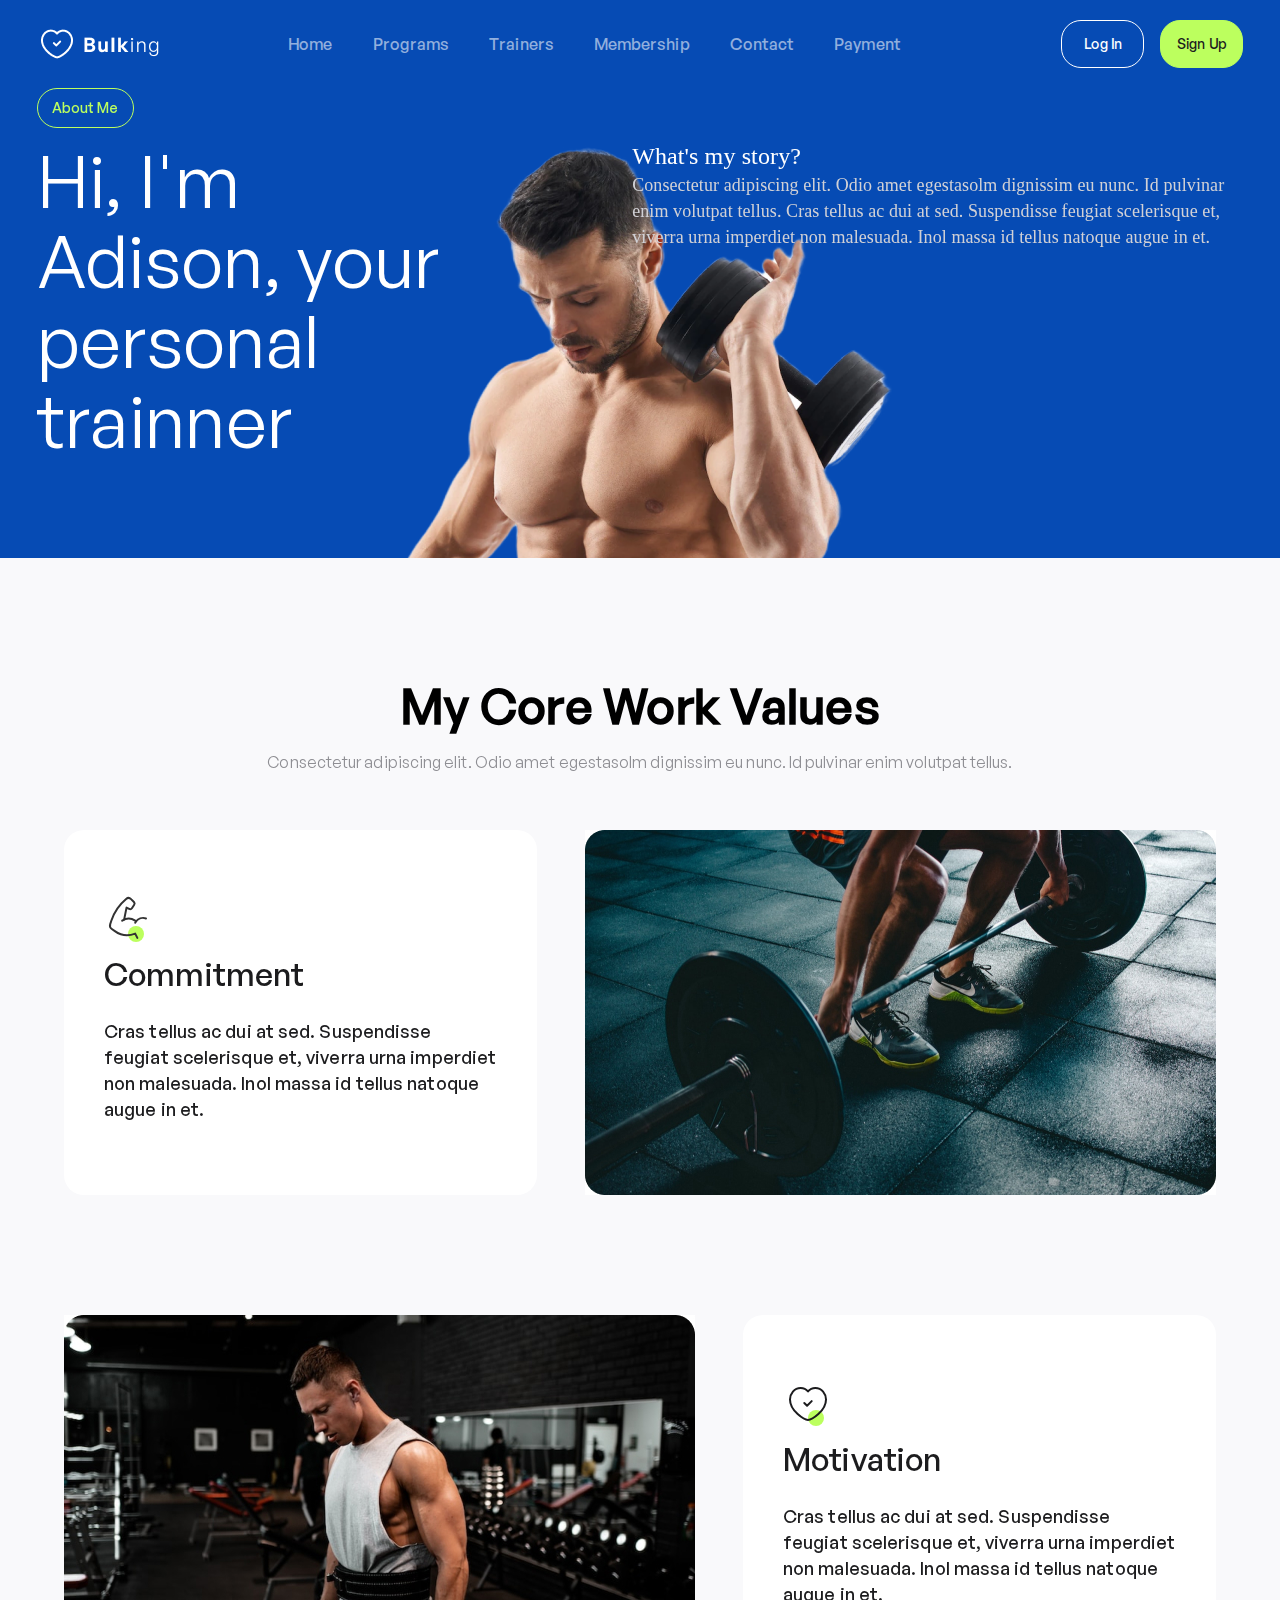
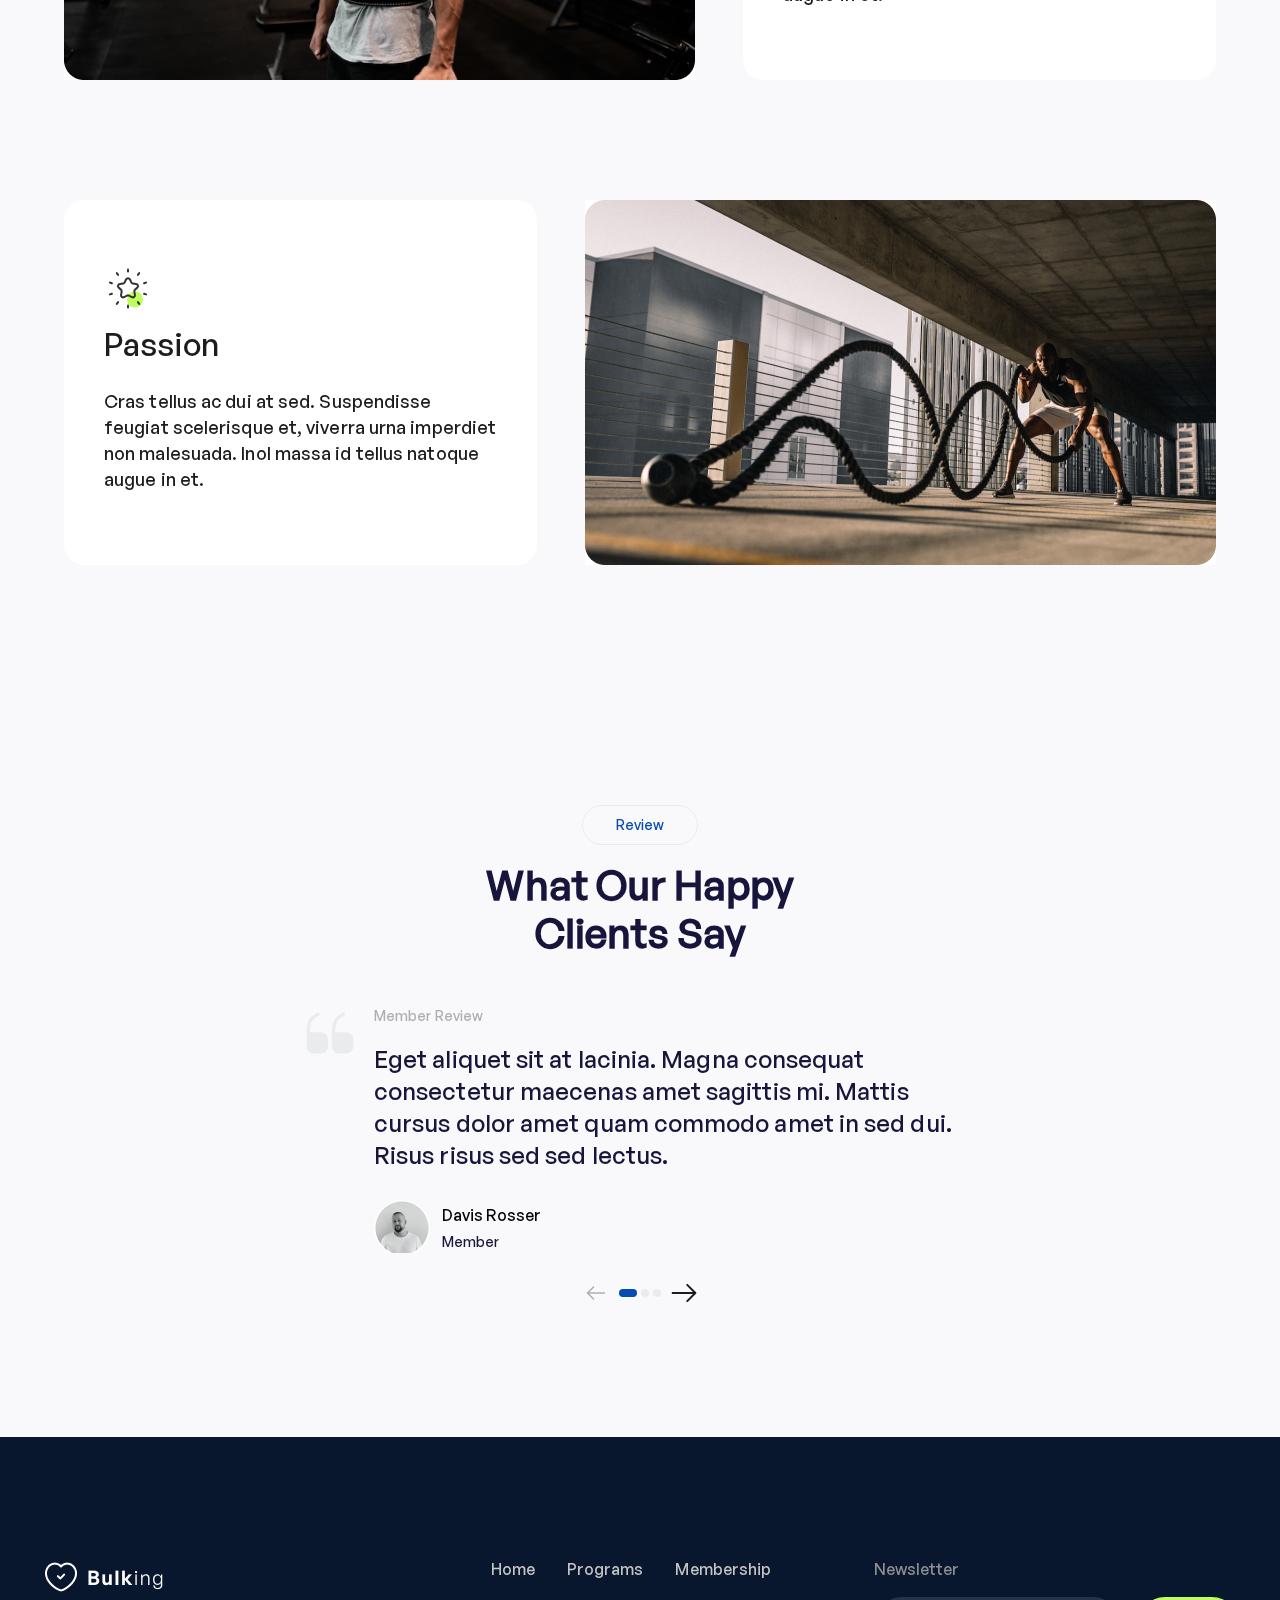
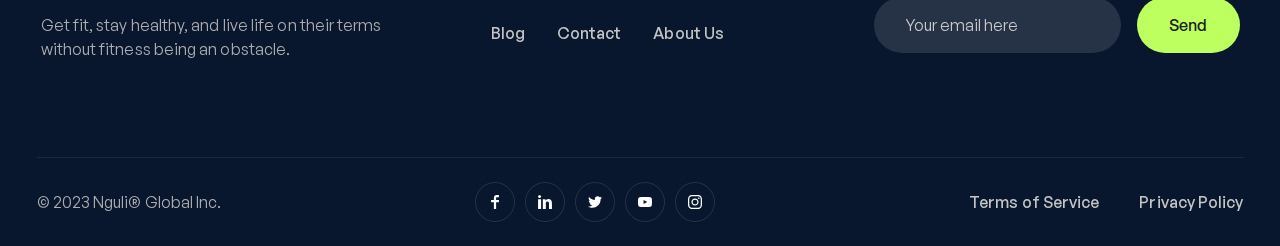
==== commit 433f74ca: "add styles aboutus" ====
--- a/aboutus.html
+++ b/aboutus.html
@@ -62,16 +62,6 @@
                 <div class="aboutus-right">
                     <span>What's my story?</span>
                     <p>Consectetur adipiscing elit. Odio amet egestasolm dignissim eu nunc. Id pulvinar enim volutpat tellus. Cras tellus ac dui at sed. Suspendisse feugiat scelerisque et, viverra urna imperdiet non malesuada. Inol massa id tellus natoque augue in et.</p>
-                </div>
-            </div>
-            <div class="hero-indicate">
-                <div class="heart-rate">
-                    <span class="heart-rate-number">1.400+</span>
-                    <span class="heart-rate-title">Classes taught</span>
-                </div>
-                <div class="heart-rate">
-                    <span class="heart-rate-number">120+</span>
-                    <span class="heart-rate-title">Years of experience</span>
                 </div>
             </div>
         </div>
--- a/css/main.min.css
+++ b/css/main.min.css
@@ -1 +1 @@
-@font-face{font-family:"GeneralSans-Regular";src:url("../fonts/GeneralSans-Regular.woff2") format("woff2"),url("../fonts/GeneralSans-Regular.woff") format("woff"),url("../fonts/GeneralSans-Regular.ttf") format("truetype");font-weight:400;font-display:swap;font-style:normal}@font-face{font-family:"GeneralSans-Medium";src:url("../fonts/GeneralSans-Medium.woff2") format("woff2"),url("../fonts/GeneralSans-Medium.woff") format("woff"),url("../fonts/GeneralSans-Medium.ttf") format("truetype");font-weight:500;font-display:swap;font-style:normal}@font-face{font-family:"GeneralSans-Semibold";src:url("../fonts/GeneralSans-Semibold.woff2") format("woff2"),url("../fonts/GeneralSans-Semibold.woff") format("woff"),url("../fonts/GeneralSans-Semibold.ttf") format("truetype");font-weight:600;font-display:swap;font-style:normal}@font-face{font-family:"GeneralSans-Bold";src:url("../fonts/GeneralSans-Bold.woff2") format("woff2"),url("../fonts/GeneralSans-Bold.woff") format("woff"),url("../fonts/GeneralSans-Bold.ttf") format("truetype");font-weight:700;font-display:swap;font-style:normal}@font-face{font-family:"Inter-Bold";src:url("../fonts/Inter-Bold.woff2") format("woff2"),url("../fonts/Inter-Bold.woff") format("woff");font-weight:700;font-style:normal;font-display:swap}@font-face{font-family:"Poppins";src:url("../fonts/Poppins-SemiBold.woff2") format("woff2"),url("../fonts/Poppins-SemiBold.woff") format("woff");font-weight:600;font-style:normal;font-display:swap}*{margin:0;padding:0;box-sizing:border-box}ul{list-style:none}a{text-decoration:none;color:inherit}img{max-width:100%;display:block}.btn{border:none;outline:none;background:rgba(0,0,0,0);color:inherit;font:inherit;cursor:pointer}input,textarea{font:inherit;background:rgba(0,0,0,0);outline:none;border:none}input::-moz-placeholder, textarea::-moz-placeholder{font:inherit;color:inherit}input::placeholder,textarea::placeholder{font:inherit;color:inherit}body{font-family:"GeneralSans-Medium";font-size:16px;line-height:1;font-weight:500;color:#1c1c1e;letter-spacing:.005em;display:flex;flex-direction:column;min-height:100vh;overflow-x:hidden;scroll-behavior:smooth;background:#f9f9fb}main{flex:1}.container{max-width:1207px;width:100%;margin:0 auto}@media(max-width: 1220px){.container{padding:0 10px}}.inner-subtitle{width:116px;border:1px solid #e9ebed;border-radius:20px;display:block;margin:0 auto;font-size:14px;line-height:22px;padding:8px 0;text-align:center;color:#064bb4;text-transform:capitalize}.inner-title{font-size:40px;line-height:48px;text-align:center;margin:16px auto 43px;color:#17153b}@media(max-width: 450px){.inner-title{font-size:35px;line-height:45px}}.btn-up{width:50px;height:60px;border-radius:5px;background:#bcff5e url(../img/arrow-up.svg) no-repeat center;position:fixed;right:20px;bottom:185px;z-index:-1;opacity:0;transition:.3s linear}.btn-up.active{z-index:5;opacity:1}.slick-slider{position:relative;display:block;box-sizing:border-box;-webkit-touch-callout:none;-webkit-user-select:none;-moz-user-select:none;user-select:none;touch-action:pan-y;-webkit-tap-highlight-color:rgba(0,0,0,0)}.slick-list{position:relative;overflow:hidden;display:block;margin:0;padding:0}.slick-list:focus{outline:none}.slick-list.dragging{cursor:pointer;cursor:hand}.slick-slider .slick-track,.slick-slider .slick-list{transform:translate3d(0, 0, 0)}.slick-track{position:relative;left:0;top:0;display:block;margin-left:auto;margin-right:auto}.slick-track:before,.slick-track:after{content:"";display:table}.slick-track:after{clear:both}.slick-loading .slick-track{visibility:hidden}.slick-slide{float:left;height:100%;min-height:1px;display:none}[dir=rtl] .slick-slide{float:right}.slick-slide img{display:block}.slick-slide.slick-loading img{display:none}.slick-slide.dragging img{pointer-events:none}.slick-initialized .slick-slide{display:block}.slick-loading .slick-slide{visibility:hidden}.slick-vertical .slick-slide{display:block;height:auto;border:1px solid rgba(0,0,0,0)}.slick-arrow.slick-hidden{display:none}.select2-container{box-sizing:border-box;display:inline-block;margin:0;position:relative;vertical-align:middle}.select2-container .select2-selection--single{box-sizing:border-box;cursor:pointer;display:block;height:28px;-moz-user-select:none;user-select:none;-webkit-user-select:none}.select2-container .select2-selection--single .select2-selection__rendered{display:block;padding-left:8px;padding-right:20px;overflow:hidden;text-overflow:ellipsis;white-space:nowrap}.select2-container .select2-selection--single .select2-selection__clear{background-color:rgba(0,0,0,0);border:none;font-size:1em}.select2-container[dir=rtl] .select2-selection--single .select2-selection__rendered{padding-right:8px;padding-left:20px}.select2-container .select2-selection--multiple{box-sizing:border-box;cursor:pointer;display:block;min-height:32px;-moz-user-select:none;user-select:none;-webkit-user-select:none}.select2-container .select2-selection--multiple .select2-selection__rendered{display:inline;list-style:none;padding:0}.select2-container .select2-selection--multiple .select2-selection__clear{background-color:rgba(0,0,0,0);border:none;font-size:1em}.select2-container .select2-search--inline .select2-search__field{box-sizing:border-box;border:none;font-size:100%;margin-top:5px;margin-left:5px;padding:0;max-width:100%;resize:none;height:18px;vertical-align:bottom;font-family:sans-serif;overflow:hidden;word-break:keep-all}.select2-container .select2-search--inline .select2-search__field::-webkit-search-cancel-button{-webkit-appearance:none}.select2-dropdown{background-color:#fff;border:1px solid #aaa;border-radius:4px;box-sizing:border-box;display:block;position:absolute;left:-100000px;width:100%;z-index:1051}.select2-results{display:block}.select2-results__options{list-style:none;margin:0;padding:0}.select2-results__option{padding:6px;-moz-user-select:none;user-select:none;-webkit-user-select:none}.select2-results__option--selectable{cursor:pointer}.select2-container--open .select2-dropdown{left:0}.select2-container--open .select2-dropdown--above{border-bottom:none;border-bottom-left-radius:0;border-bottom-right-radius:0}.select2-container--open .select2-dropdown--below{border-top:none;border-top-left-radius:0;border-top-right-radius:0}.select2-search--dropdown{display:block;padding:4px}.select2-search--dropdown .select2-search__field{padding:4px;width:100%;box-sizing:border-box}.select2-search--dropdown .select2-search__field::-webkit-search-cancel-button{-webkit-appearance:none}.select2-search--dropdown.select2-search--hide{display:none}.select2-close-mask{border:0;margin:0;padding:0;display:block;position:fixed;left:0;top:0;min-height:100%;min-width:100%;height:auto;width:auto;opacity:0;z-index:99;background-color:#fff;filter:alpha(opacity=0)}.select2-hidden-accessible{border:0 !important;clip:rect(0 0 0 0) !important;-webkit-clip-path:inset(50%) !important;clip-path:inset(50%) !important;height:1px !important;overflow:hidden !important;padding:0 !important;position:absolute !important;width:1px !important;white-space:nowrap !important}.select2-container--default .select2-selection--single{background-color:#fff;border:1px solid #aaa;border-radius:4px}.select2-container--default .select2-selection--single .select2-selection__rendered{color:#444;line-height:28px}.select2-container--default .select2-selection--single .select2-selection__clear{cursor:pointer;float:right;font-weight:bold;height:26px;margin-right:20px;padding-right:0px}.select2-container--default .select2-selection--single .select2-selection__placeholder{color:#999}.select2-container--default .select2-selection--single .select2-selection__arrow{height:26px;position:absolute;top:1px;right:1px;width:20px}.select2-container--default .select2-selection--single .select2-selection__arrow b{border-color:#888 rgba(0,0,0,0) rgba(0,0,0,0) rgba(0,0,0,0);border-style:solid;border-width:5px 4px 0 4px;height:0;left:50%;margin-left:-4px;margin-top:-2px;position:absolute;top:50%;width:0}.select2-container--default[dir=rtl] .select2-selection--single .select2-selection__clear{float:left}.select2-container--default[dir=rtl] .select2-selection--single .select2-selection__arrow{left:1px;right:auto}.select2-container--default.select2-container--disabled .select2-selection--single{background-color:#eee;cursor:default}.select2-container--default.select2-container--disabled .select2-selection--single .select2-selection__clear{display:none}.select2-container--default.select2-container--open .select2-selection--single .select2-selection__arrow b{border-color:rgba(0,0,0,0) rgba(0,0,0,0) #888 rgba(0,0,0,0);border-width:0 4px 5px 4px}.select2-container--default .select2-selection--multiple{background-color:#fff;border:1px solid #aaa;border-radius:4px;cursor:text;padding-bottom:5px;padding-right:5px;position:relative}.select2-container--default .select2-selection--multiple.select2-selection--clearable{padding-right:25px}.select2-container--default .select2-selection--multiple .select2-selection__clear{cursor:pointer;font-weight:bold;height:20px;margin-right:10px;margin-top:5px;position:absolute;right:0;padding:1px}.select2-container--default .select2-selection--multiple .select2-selection__choice{background-color:#e4e4e4;border:1px solid #aaa;border-radius:4px;box-sizing:border-box;display:inline-block;margin-left:5px;margin-top:5px;padding:0;padding-left:20px;position:relative;max-width:100%;overflow:hidden;text-overflow:ellipsis;vertical-align:bottom;white-space:nowrap}.select2-container--default .select2-selection--multiple .select2-selection__choice__display{cursor:default;padding-left:2px;padding-right:5px}.select2-container--default .select2-selection--multiple .select2-selection__choice__remove{background-color:rgba(0,0,0,0);border:none;border-right:1px solid #aaa;border-top-left-radius:4px;border-bottom-left-radius:4px;color:#999;cursor:pointer;font-size:1em;font-weight:bold;padding:0 4px;position:absolute;left:0;top:0}.select2-container--default .select2-selection--multiple .select2-selection__choice__remove:hover,.select2-container--default .select2-selection--multiple .select2-selection__choice__remove:focus{background-color:#f1f1f1;color:#333;outline:none}.select2-container--default[dir=rtl] .select2-selection--multiple .select2-selection__choice{margin-left:5px;margin-right:auto}.select2-container--default[dir=rtl] .select2-selection--multiple .select2-selection__choice__display{padding-left:5px;padding-right:2px}.select2-container--default[dir=rtl] .select2-selection--multiple .select2-selection__choice__remove{border-left:1px solid #aaa;border-right:none;border-top-left-radius:0;border-bottom-left-radius:0;border-top-right-radius:4px;border-bottom-right-radius:4px}.select2-container--default[dir=rtl] .select2-selection--multiple .select2-selection__clear{float:left;margin-left:10px;margin-right:auto}.select2-container--default.select2-container--focus .select2-selection--multiple{border:solid #000 1px;outline:0}.select2-container--default.select2-container--disabled .select2-selection--multiple{background-color:#eee;cursor:default}.select2-container--default.select2-container--disabled .select2-selection__choice__remove{display:none}.select2-container--default.select2-container--open.select2-container--above .select2-selection--single,.select2-container--default.select2-container--open.select2-container--above .select2-selection--multiple{border-top-left-radius:0;border-top-right-radius:0}.select2-container--default.select2-container--open.select2-container--below .select2-selection--single,.select2-container--default.select2-container--open.select2-container--below .select2-selection--multiple{border-bottom-left-radius:0;border-bottom-right-radius:0}.select2-container--default .select2-search--dropdown .select2-search__field{border:1px solid #aaa}.select2-container--default .select2-search--inline .select2-search__field{background:rgba(0,0,0,0);border:none;outline:0;box-shadow:none;-webkit-appearance:textfield}.select2-container--default .select2-results>.select2-results__options{max-height:200px;overflow-y:auto}.select2-container--default .select2-results__option .select2-results__option{padding-left:1em}.select2-container--default .select2-results__option .select2-results__option .select2-results__group{padding-left:0}.select2-container--default .select2-results__option .select2-results__option .select2-results__option{margin-left:-1em;padding-left:2em}.select2-container--default .select2-results__option .select2-results__option .select2-results__option .select2-results__option{margin-left:-2em;padding-left:3em}.select2-container--default .select2-results__option .select2-results__option .select2-results__option .select2-results__option .select2-results__option{margin-left:-3em;padding-left:4em}.select2-container--default .select2-results__option .select2-results__option .select2-results__option .select2-results__option .select2-results__option .select2-results__option{margin-left:-4em;padding-left:5em}.select2-container--default .select2-results__option .select2-results__option .select2-results__option .select2-results__option .select2-results__option .select2-results__option .select2-results__option{margin-left:-5em;padding-left:6em}.select2-container--default .select2-results__option--group{padding:0}.select2-container--default .select2-results__option--disabled{color:#999}.select2-container--default .select2-results__option--selected{background-color:#ddd}.select2-container--default .select2-results__option--highlighted.select2-results__option--selectable{background-color:#5897fb;color:#fff}.select2-container--default .select2-results__group{cursor:default;display:block;padding:6px}.select2-container--classic .select2-selection--single{background-color:#f7f7f7;border:1px solid #aaa;border-radius:4px;outline:0;background-image:linear-gradient(to bottom, white 50%, #eeeeee 100%);background-repeat:repeat-x;filter:progid:DXImageTransform.Microsoft.gradient(startColorstr="#FFFFFFFF", endColorstr="#FFEEEEEE", GradientType=0)}.select2-container--classic .select2-selection--single:focus{border:1px solid #5897fb}.select2-container--classic .select2-selection--single .select2-selection__rendered{color:#444;line-height:28px}.select2-container--classic .select2-selection--single .select2-selection__clear{cursor:pointer;float:right;font-weight:bold;height:26px;margin-right:20px}.select2-container--classic .select2-selection--single .select2-selection__placeholder{color:#999}.select2-container--classic .select2-selection--single .select2-selection__arrow{background-color:#ddd;border:none;border-left:1px solid #aaa;border-top-right-radius:4px;border-bottom-right-radius:4px;height:26px;position:absolute;top:1px;right:1px;width:20px;background-image:linear-gradient(to bottom, #eeeeee 50%, #cccccc 100%);background-repeat:repeat-x;filter:progid:DXImageTransform.Microsoft.gradient(startColorstr="#FFEEEEEE", endColorstr="#FFCCCCCC", GradientType=0)}.select2-container--classic .select2-selection--single .select2-selection__arrow b{border-color:#888 rgba(0,0,0,0) rgba(0,0,0,0) rgba(0,0,0,0);border-style:solid;border-width:5px 4px 0 4px;height:0;left:50%;margin-left:-4px;margin-top:-2px;position:absolute;top:50%;width:0}.select2-container--classic[dir=rtl] .select2-selection--single .select2-selection__clear{float:left}.select2-container--classic[dir=rtl] .select2-selection--single .select2-selection__arrow{border:none;border-right:1px solid #aaa;border-radius:0;border-top-left-radius:4px;border-bottom-left-radius:4px;left:1px;right:auto}.select2-container--classic.select2-container--open .select2-selection--single{border:1px solid #5897fb}.select2-container--classic.select2-container--open .select2-selection--single .select2-selection__arrow{background:rgba(0,0,0,0);border:none}.select2-container--classic.select2-container--open .select2-selection--single .select2-selection__arrow b{border-color:rgba(0,0,0,0) rgba(0,0,0,0) #888 rgba(0,0,0,0);border-width:0 4px 5px 4px}.select2-container--classic.select2-container--open.select2-container--above .select2-selection--single{border-top:none;border-top-left-radius:0;border-top-right-radius:0;background-image:linear-gradient(to bottom, white 0%, #eeeeee 50%);background-repeat:repeat-x;filter:progid:DXImageTransform.Microsoft.gradient(startColorstr="#FFFFFFFF", endColorstr="#FFEEEEEE", GradientType=0)}.select2-container--classic.select2-container--open.select2-container--below .select2-selection--single{border-bottom:none;border-bottom-left-radius:0;border-bottom-right-radius:0;background-image:linear-gradient(to bottom, #eeeeee 50%, white 100%);background-repeat:repeat-x;filter:progid:DXImageTransform.Microsoft.gradient(startColorstr="#FFEEEEEE", endColorstr="#FFFFFFFF", GradientType=0)}.select2-container--classic .select2-selection--multiple{background-color:#fff;border:1px solid #aaa;border-radius:4px;cursor:text;outline:0;padding-bottom:5px;padding-right:5px}.select2-container--classic .select2-selection--multiple:focus{border:1px solid #5897fb}.select2-container--classic .select2-selection--multiple .select2-selection__clear{display:none}.select2-container--classic .select2-selection--multiple .select2-selection__choice{background-color:#e4e4e4;border:1px solid #aaa;border-radius:4px;display:inline-block;margin-left:5px;margin-top:5px;padding:0}.select2-container--classic .select2-selection--multiple .select2-selection__choice__display{cursor:default;padding-left:2px;padding-right:5px}.select2-container--classic .select2-selection--multiple .select2-selection__choice__remove{background-color:rgba(0,0,0,0);border:none;border-top-left-radius:4px;border-bottom-left-radius:4px;color:#888;cursor:pointer;font-size:1em;font-weight:bold;padding:0 4px}.select2-container--classic .select2-selection--multiple .select2-selection__choice__remove:hover{color:#555;outline:none}.select2-container--classic[dir=rtl] .select2-selection--multiple .select2-selection__choice{margin-left:5px;margin-right:auto}.select2-container--classic[dir=rtl] .select2-selection--multiple .select2-selection__choice__display{padding-left:5px;padding-right:2px}.select2-container--classic[dir=rtl] .select2-selection--multiple .select2-selection__choice__remove{border-top-left-radius:0;border-bottom-left-radius:0;border-top-right-radius:4px;border-bottom-right-radius:4px}.select2-container--classic.select2-container--open .select2-selection--multiple{border:1px solid #5897fb}.select2-container--classic.select2-container--open.select2-container--above .select2-selection--multiple{border-top:none;border-top-left-radius:0;border-top-right-radius:0}.select2-container--classic.select2-container--open.select2-container--below .select2-selection--multiple{border-bottom:none;border-bottom-left-radius:0;border-bottom-right-radius:0}.select2-container--classic .select2-search--dropdown .select2-search__field{border:1px solid #aaa;outline:0}.select2-container--classic .select2-search--inline .select2-search__field{outline:0;box-shadow:none}.select2-container--classic .select2-dropdown{background-color:#fff;border:1px solid rgba(0,0,0,0)}.select2-container--classic .select2-dropdown--above{border-bottom:none}.select2-container--classic .select2-dropdown--below{border-top:none}.select2-container--classic .select2-results>.select2-results__options{max-height:200px;overflow-y:auto}.select2-container--classic .select2-results__option--group{padding:0}.select2-container--classic .select2-results__option--disabled{color:gray}.select2-container--classic .select2-results__option--highlighted.select2-results__option--selectable{background-color:#3875d7;color:#fff}.select2-container--classic .select2-results__group{cursor:default;display:block;padding:6px}.select2-container--classic.select2-container--open .select2-dropdown{border-color:#5897fb}.hero{background-color:#064bb4;background-image:url(../img/man.png);background-repeat:no-repeat;background-position:right 10% top 105px;padding-bottom:98px}@media(max-width: 980px){.hero{background-size:auto}}@media(max-width: 768px){.hero{background-position:center}}@media(max-width: 450px){.hero{background:#064bb4}}.hero-midle{padding:62px 0 120px;display:flex;gap:200px}.hero-content{max-width:616px;width:100%}.hero-title{font-family:"GeneralSans-Regular";font-size:72px;line-height:80px;font-weight:400;letter-spacing:.005em;color:#fff;margin-bottom:16px}.hero-title span{font-family:"GeneralSans-Medium";font-size:72px;line-height:80px;font-weight:500}@media(max-width: 980px){.hero-title span{font-size:52px;line-height:60px}}@media(max-width: 450px){.hero-title span{font-size:40px;line-height:50px}}@media(max-width: 980px){.hero-title{font-size:52px;line-height:60px}}@media(max-width: 450px){.hero-title{font-size:40px;line-height:50px}}.hero-text{max-width:462px;width:100%;font-family:"GeneralSans-Regular";font-size:16px;line-height:24px;font-weight:400;letter-spacing:.005em;color:#c7c7cc;margin-bottom:48px}.hero-link{display:block;width:176px;text-align:center;background:#bcff5e;border-radius:24px;padding:16px 0;font-size:16px;line-height:24px;margin-bottom:80px}.hero-sapport{font-size:14px;line-height:22px;letter-spacing:.005em;color:#fff;margin-bottom:24px;display:block}.hero-brand{display:flex;gap:32px;flex-wrap:wrap}@media(max-width: 590px){.hero-brand{justify-content:center}}.hero-indicate{width:308px;position:relative}@media(max-width: 768px){.hero-indicate{display:none}}.hero .heart-rate{width:103px;height:116px;background:rgba(255,255,255,.1215686275);-webkit-backdrop-filter:blur(10px);backdrop-filter:blur(10px);border-radius:12px;font-weight:400;color:#fff;padding:12px}.hero .heart-rate-title{font-family:"GeneralSans-Regular";font-size:13px;line-height:22px;font-weight:400;margin:40px 0 5px;opacity:.8;display:block}.hero .heart-rate-number{font-family:"GeneralSans-Semibold";font-size:17px;line-height:26px;font-weight:600}.hero .heart-rate:first-child{background-image:url(../img/arm.svg);background-repeat:no-repeat;background-position:left 12px top 12px;position:absolute;right:0;top:119px}.hero .heart-rate:last-child{background-image:url(../img/Rate.svg);background-repeat:no-repeat;background-position:left 10px top 10px;position:absolute;left:0;bottom:8px}@media(max-width: 980px){.hero .heart-rate:last-child{left:auto;right:0}}.hero-bottom{display:flex;gap:64px}@media(max-width: 1207px){.hero-bottom{flex-wrap:wrap;justify-content:center}}.hero-programs{display:flex;box-shadow:64px 64px 80px rgba(8,23,45,.1607843137);flex-wrap:wrap;justify-content:center}@media(max-width: 980px){.hero-programs{gap:20px;padding:10px}}.hero-programs .program-block{width:291px;padding:24px;background-color:#fff;background-repeat:no-repeat;background-position:left 24px top 24px;cursor:pointer;transition:.3s linear}.hero-programs .program-block.training{background-image:url(../img/armicon.svg)}.hero-programs .program-block.programs{background-image:url(../img/workout.svg)}.hero-programs .program-block.diet{background-image:url(../img/slim-waist.svg)}.hero-programs .program-block.active{background-color:#bcff5e;pointer-events:none}@media(max-width: 980px){.hero-programs .program-block{box-shadow:0 0 8px 12px rgba(179,170,179,.2)}}.hero-programs .program-title{font-size:20px;line-height:28px;margin:72px 0 12px;display:block}.hero-programs .program-text{font-family:"GeneralSans-Regular";font-size:16px;line-height:24px;font-weight:400;margin-bottom:24px}.hero-programs .program-link{display:block;width:98px;font-size:14px;line-height:22px;background:url(../img/arrow.svg) no-repeat right center}.hero-descript{width:263px}.hero-descript-title{font-size:40px;line-height:48px;color:#fff;display:block;margin-bottom:16px}.hero-descript-text{font-family:"GeneralSans-Regular";font-size:16px;line-height:24px;font-weight:400;color:#d1d1d6}.header{height:88px}@media(max-width: 450px){.header{height:130px}}.header-fixed{position:fixed;z-index:3;top:0;right:0;left:0;background-color:#064bb4}@media(max-width: 450px){.header-fixed{padding-bottom:50px}}.header-wrapper{padding:20px 0;display:flex;justify-content:space-between;align-items:center}@media(max-width: 1220px){.header-wrapper{padding:20px 10px}}.header-block{display:flex;align-items:center;gap:32px}@media(max-width: 450px){.header-block{position:absolute;left:50%;transform:translateX(-50%);top:80px;width:100%;justify-content:center}}.header-acount{display:flex;gap:16px}.header .burger{display:none}@media(max-width: 980px){.header .burger{display:block;width:60px;height:40px;position:relative;z-index:5;background:url(../img/bars-solid.svg) no-repeat center;transition:.3s linear}.header .burger.active{background:url(../img/xmark-solid.svg) no-repeat center}}.header .acount-link{width:83px;padding:12px 0;font-size:14px;line-height:22px;letter-spacing:.005em;color:#fff;border:1px solid #fff;border-radius:20px;text-align:center}.header .acount-link.active{background:#bcff5e;border-color:#bcff5e;color:#1c1c1e}@media(max-width: 980px){.header .nav{transform:translateX(-100%);position:absolute;background:#fff;top:0;right:0;bottom:0;left:0;height:100vh;z-index:2;overflow-x:hidden;transition:.4s linear}.header .nav.active{transform:translateX(0)}}.header .menu{display:flex;gap:40px}@media(max-width: 980px){.header .menu{flex-direction:column;align-items:center;justify-content:center;height:100vh}}.header .link{line-height:24px;letter-spacing:.005em;color:#fff;opacity:.56;text-transform:capitalize;transition:.2s ease}@media(max-width: 980px){.header .link{color:#000}}.header .link:hover{opacity:1}.availablePrograms{padding:74px 0 120px}.availablePrograms .hero-programs{box-shadow:none}.availablePrograms-title{max-width:426px;width:100%}.faqs{padding:120px 0 120px}.faqs-wrapper{display:flex;justify-content:center;gap:80px;align-items:flex-start}@media(max-width: 1100px){.faqs-wrapper{flex-wrap:wrap}}.faqs-tabs{max-width:700px;width:100%}.faqs-content{max-width:421px;width:100%}.faqs-content p{font-weight:400;line-height:24px;letter-spacing:.08px;color:#636366;font-size:16px;margin-bottom:48px}.faqs-title{line-height:80px;letter-spacing:.36px;font-size:72px;margin-bottom:16px}.faqs-btn{background:#bcff5e;padding:16px 0;border-radius:24px;width:176px}.faqs .tabs-title{color:#1c1c1e;font-size:25px;max-width:504px;width:100%;display:block;line-height:32px;letter-spacing:.12px;margin-bottom:36px}.faqs .faq-tab-text{display:none;padding:4px 50px 0 0;color:#636366;font-family:"GeneralSans-Medium";font-size:16px;line-height:24px;font-weight:400;letter-spacing:.08px}@media(max-width: 590px){.faqs .faq-tab-text{padding:4px 36px 0 0}}.faqs .faq-tab:not(:last-child){margin-bottom:15px}.faqs .faq-title{font-size:20px;line-height:28px;letter-spacing:.1px;display:block;cursor:pointer;position:relative;padding:12px 0}@media(max-width: 590px){.faqs .faq-title{padding:12px 36px 12px 0}}.faqs .faq-title::after{content:"+";width:24px;height:24px;display:flex;justify-content:center;align-items:center;border-radius:50%;border:1px solid #1c1c1e;position:absolute;right:0;top:14px;z-index:1;transition:.3s linear}.faqs .faq-title.active{pointer-events:none}.faqs .faq-title.active::after{content:"─";color:#fff;background:#000}.personal{padding:48px 0 182px}.personal-wrapper{display:flex;align-items:flex-start;gap:80px;justify-content:center;flex-wrap:wrap}.personal-content{max-width:721px;width:100%}@media(max-width: 768px){.personal-content{max-width:100%}}.personal-content h2{font-size:24px;line-height:32px;letter-spacing:.12px}.personal-title{font-size:72px;line-height:80px;letter-spacing:.36px}.personal-title span{font-weight:300}.personal-title+p{max-width:462px;width:100%}.personal-text{font-size:18px;margin:16px 0 32px;color:#636366;font-weight:400;line-height:24px;letter-spacing:.08px}.personal-list{color:#636366;font-size:18px;font-weight:400;line-height:26px;letter-spacing:.09px;margin-bottom:32px;margin-left:20px}.personal-feature{display:flex;gap:24px}@media(max-width: 768px){.personal-feature{justify-content:center;flex-wrap:wrap}}.personal-block{padding:12px;display:flex;gap:8px}@media(max-width: 768px){.personal-block{flex-direction:column;align-items:center}}.personal-block figure{width:48px}.personal-block li:first-child{color:#aeaeb2;font-size:14px;line-height:22px;letter-spacing:.07px}.personal-block li:last-child{color:#064bb4;font-size:18px;line-height:26px;letter-spacing:.09px}.personal-video{margin:42px 0 32px 0}.personal .product-video{width:100%}.personal-details{max-width:400px;width:100%;max-width:400px;padding:24px;border-radius:20px;background:#fff}@media(max-width: 450px){.personal-details{max-width:100%;padding:12px}}.personal .details-title{display:block;font-size:18px;font-weight:600;line-height:26px;letter-spacing:.09px;margin-bottom:8px}.personal .details-text{color:#636366;font-size:16px;font-weight:400;line-height:24px;letter-spacing:.08px;margin-bottom:38px}.personal .details-list{margin:32px 0}.personal .details-list li{color:#8e8e93;font-size:16px;line-height:24px;letter-spacing:.08px;background-repeat:no-repeat;background-position:left center;padding-left:36px}.personal .details-list li:not(:last-child){margin-bottom:16px}.personal .details-list li span{font-weight:600;color:#1c1c1e}.personal .details-list .timer{background-image:url(../img/timer.svg)}.personal .details-list .star{background-image:url(../img/star.svg)}.personal .details-list .award{background-image:url(../img/award.svg)}.personal .details-list .calender{background-image:url(../img/calendar.svg)}.personal .details-btn{border-radius:24px;background:#bcff5e;width:351px;padding:16px 0;line-height:24px;letter-spacing:.08px}@media(max-width: 390px){.personal .details-btn{width:100%}}.personal .video{position:relative;display:flex;max-width:721px;width:100%;height:404px}.personal .video::after{content:"";background:url(../img/video-picture.jpg) no-repeat center;position:absolute;top:0;left:0;bottom:0;right:0;z-index:2;transition:.2s ease}.personal .video.hide::after{opacity:0;z-index:-1}.personal .video-control{width:80px;height:80px;background:url(../img/play.svg) no-repeat center;position:absolute;z-index:3;left:50%;top:50%;transform:translate(-50%, -50%)}.personal .video-control.hide{opacity:0;z-index:-1}.plan{padding:66px 0 40px}.plan .mambership-title{max-width:640px;width:100%;margin:16px auto 56px}.plan-wrapper{max-width:928px;width:100%;margin-left:auto;display:flex;justify-content:center;gap:32px;flex-wrap:wrap}@media(max-width: 980px){.plan-wrapper{margin:auto}}.plan-list{padding:32px 24px;width:288px;background:#fff;border-radius:24px;transition:.3s linear}.plan-list:hover{background:#064bb4}.plan-list:hover .plan-price{color:#fff}.plan-list:hover .plan-price span{color:#fff}.plan-list:hover span.plan-list-title{color:#fff}.plan-list:hover p.plan-list-text{color:#fff}.plan-price{font-size:40px;line-height:48px;letter-spacing:.2px}.plan-price span{color:#aeaeb2;font-size:16px;line-height:24px;letter-spacing:.08px}.plan-list-title{display:block;color:#064bb4;font-size:20px;line-height:28px;letter-spacing:.1px;margin:12px 0 16px}.plan-list-text{color:#3a3a3c;font-family:"GeneralSans-Regular";font-size:16px;line-height:24px;font-weight:400;letter-spacing:.08px;margin-bottom:24px}.plan-list-link{display:block;border-radius:20px;padding:12px 0;font-size:14px;line-height:22px;letter-spacing:.07px;text-align:center;background:#bcff5e}.overview{padding-bottom:120px}.overview-title{padding:16px 12px;display:block;font-family:"GeneralSans-Semibold";font-size:18px;line-height:26px;font-weight:600;color:#064bb4;letter-spacing:.09px}.overview .table{width:100%}.overview .table th{font-size:18px;line-height:26px;letter-spacing:.09px;font-weight:500}.overview .table th:first-child{text-align:left}@media(max-width: 450px){.overview .table th:first-child{font-size:16px}}@media(max-width: 390px){.overview .table th:first-child{font-size:13px}}.overview .table tr{padding:16px 12px;display:grid;grid-template-columns:repeat(4, 1fr)}@media(max-width: 768px){.overview .table tr+tr{grid-template-rows:auto}.overview .table tr+tr .title{grid-column:1/5;text-align:center;padding:5px 0}.overview .table tr+tr td:nth-child(2){grid-row:2/3;grid-column:1/2;height:26px}.overview .table tr+tr td:nth-child(3){grid-row:2/3;grid-column:2/4;height:26px}.overview .table tr+tr td:last-child{grid-row:2/3;grid-column:4/5;height:26px}}.overview .table tr:nth-child(odd){background:#fff}.overview .table tr .title{font-size:18px;line-height:26px;letter-spacing:.09px}.overview .table tr .check{background:url(../img/checkmark.svg) no-repeat center}.overview .table tr .check.close{background:url(../img/close-circle.svg) no-repeat center}.payment{padding:74px 0 120px}.payment-wrapper{display:flex;justify-content:center;align-items:flex-start;gap:79px}.payment-content{max-width:722px;width:100%}.payment-title{color:#09080d;font-size:32px;line-height:40px;letter-spacing:.16px;margin-bottom:48px}.payment-metotd{display:flex;flex-direction:column;gap:24px}.payment-metotd label{position:relative;padding:24px 0 16px;border-radius:32px;border:1px solid #e9ebed;background-color:#fff;display:block;height:72px;cursor:pointer}.payment-metotd label span{width:24px;height:24px;display:block;position:absolute;border-radius:50%;border:1px solid #e5e5e7;top:50%;left:16px;transform:translateY(-50%);transition:.3s ease}.payment-metotd label[for=paypal]{background-image:url(../img/paypal.svg);background-repeat:no-repeat;background-position:left 64px center}.payment-metotd label[for=pay]{background-image:url(../img/ApplePay.svg);background-repeat:no-repeat;background-position:left 64px center}.payment-metotd input{position:absolute;z-index:-1;opacity:0}.payment-metotd input:checked~span{background-color:#bcff5e}.payment-metotd-title{color:#09080d;font-size:20px;line-height:28px;letter-spacing:.1px}.payment .other-title{display:block;color:#8e8e93;font-size:16px;line-height:24px;letter-spacing:.08px;margin:32px 0 32px}.payment-form{display:flex;flex-direction:column;gap:24px}.payment-form label{font-size:14px;line-height:22px;letter-spacing:.07px;margin-bottom:8px}.payment-form input{width:100%;padding:14px 16px;border-radius:24px;border:1px solid #e9ebed;background:#fff;color:#aeaeb2;font-size:16px;line-height:24px;letter-spacing:.08px}.payment-form input::-moz-placeholder{font:inherit;color:inherit}.payment-form input::placeholder{font:inherit;color:inherit}.payment .form-code{margin:24px 0;display:flex;justify-content:center;gap:25px}.payment .form-code label{display:flex;flex-direction:column;gap:8px;font-size:14px;line-height:22px;letter-spacing:.07px;width:224px}.payment .form-code label input{width:100%;padding:14px 16px;border-radius:24px;border:1px solid #e9ebed;background:#fff}.payment .form-code label input::-moz-placeholder{font:inherit;color:#aeaeb2}.payment .form-code label input::placeholder{font:inherit;color:#aeaeb2}.payment .save-card{margin-bottom:24px}.payment .save-card input{position:absolute;width:0;height:0}.payment .save-card input:checked~label::before{background:#bcff5e}.payment .save-card label{position:relative;display:flex;gap:12px;align-items:center}.payment .save-card label::before{content:"";width:24px;height:24px;border-radius:50%;border:1px solid #cdccd0;display:block}.payment .btn-form-pay{display:block;width:204px;padding:16px 0;border-radius:50px;background:#bcff5e;border:none;line-height:24px;letter-spacing:.08px}.payment-reserve{max-width:400px;width:100%;background:#fff;padding:24px;border-radius:20px}.payment-reserve .price{padding:0;margin-bottom:32px;background:rgba(0,0,0,0);color:#09080d;font-size:40px;line-height:48px;letter-spacing:.2px}.payment-reserve .price span{color:#8e8e93;font-family:"GeneralSans-Regular";font-size:14px;line-height:22px;font-weight:400;letter-spacing:.07px}.payment-reserve .plane span{font-family:"GeneralSans-Semibold";font-size:18px;line-height:26px;font-weight:600;letter-spacing:.09px}.payment-reserve .plane p{color:#8e8e93;font-family:"GeneralSans-Regular";font-size:14px;line-height:22px;font-weight:400;letter-spacing:.08px}.payment-reserve .includ{margin-top:32px}.payment-reserve .includ span{letter-spacing:.08px;margin-bottom:16px;display:block}.payment-reserve .includ li{padding-left:40px;line-height:27px;letter-spacing:.08px;background:url(../img/check-price.svg) no-repeat left center}.payment-reserve .includ li:not(:last-child){margin-bottom:16px}.payment-reserve .package{margin-top:32px;display:flex;flex-direction:column;gap:8px}.payment-reserve .package span{font-size:14px;line-height:22px;letter-spacing:.07px}.payment-reserve .package select{background:#fff;line-height:24px;letter-spacing:.08px;color:#aeaeb2}.payment-reserve .package select option:not(:last-child){margin-bottom:10px}.payment .selection span{border-radius:24px}.payment .select2-container .select2-selection--single{height:52px}.payment .select2-container .select2-selection--single .select2-selection__rendered{padding-left:0;padding-right:0;padding:14px 36px 14px 16px}.payment .select2-container--default .select2-selection--single .select2-selection__rendered{line-height:22px}.payment .select2-container--default .select2-selection--single .select2-selection__arrow b{display:none}.payment .select2-selection--single .select2-selection__arrow{height:20px;position:absolute;top:50%;right:16px;width:20px;background:url(../img/arrow-select.svg) no-repeat center;transform:translateY(-50%);transition:.3s ease}.payment .select2-container--open .select2-selection__arrow{background:url(../img/arrow-select-revers.svg) no-repeat center}.contact{padding:74px 0 120px}.contact-wrapper{display:flex;justify-content:center;align-items:flex-start;gap:73px}.contact-title{font-size:72px;line-height:80px;letter-spacing:.36px;margin-bottom:16px}.contact-title span{font-family:"GeneralSans-Regular";font-size:72px;line-height:80px;font-weight:400;letter-spacing:.36px}.contact-text{color:#636366;font-family:"GeneralSans-Regular";font-size:16px;line-height:24px;font-weight:400;letter-spacing:.08px;margin-bottom:32px}.contact .contact-form{max-width:721px;width:100%;display:flex;flex-direction:column;gap:24px}.contact .contact-form label{font-size:14px;line-height:22px;letter-spacing:.07px}.contact .contact-form label textarea{max-width:721px;width:100%;height:132px;padding:16px;border-radius:24px;border:1px solid #e9ebed;background:#fff;color:#aeaeb2;font-size:16px;line-height:24px;letter-spacing:.08px;margin-top:8px;resize:none}.contact .contact-form input{width:100%;padding:14px 16px;border-radius:24px;border:1px solid #e9ebed;background:#fff;color:#aeaeb2;font-size:16px;line-height:24px;letter-spacing:.08px;margin-top:8px}.contact .contact-form input:focus{outline:none}.contact .contact-form input::-moz-placeholder{font:inherit;color:inherit}.contact .contact-form input::placeholder{font:inherit;color:inherit}.contact .contact-form .btn-contact{align-self:end;width:204px;padding:16px 0;border-radius:50px;background:#bcff5e;border:none;line-height:24px;letter-spacing:.08px;margin-top:24px}.contact .contact-reserve{max-width:400px;width:100%;background:#fff;padding:24px;border-radius:20px}.contact .contact-reserve span{display:block;font-family:"GeneralSans-Bold";font-size:18px;line-height:26px;font-weight:600;letter-spacing:.09px;margin-bottom:8px}.contact .contact-reserve p{color:#636366;font-family:"GeneralSans-Regular";font-size:16px;line-height:24px;font-weight:400;letter-spacing:.08px;margin-bottom:32px}.contact .contact-reserve li{padding:12px 0px 12px 60px;line-height:24px;letter-spacing:.08px}.contact .contact-reserve li:not(:last-child){margin-bottom:20px}.contact .contact-reserve .phone{background:url(../img/contact-phone.svg) no-repeat center left}.contact .contact-reserve .email{background:url(../img/contact-email.svg) no-repeat center left}.contact .contact-reserve .location{background:url(../img/contact-location.svg) no-repeat center left}.aboutus-btn{display:block;width:97px;text-align:center;padding:8px;border-radius:20px;border:1px solid #bcff5e;color:#bcff5e;font-size:14px;line-height:22px;letter-spacing:.07px;margin-bottom:12px;cursor:pointer}.aboutus-wrapper{display:flex;justify-content:center;gap:183px}.aboutus-title{color:#fff;font-family:"GeneralSans-Regular";font-size:72px;line-height:80px;font-weight:400;letter-spacing:.36px}.aboutus-title span{color:#fff;font-size:72px;font-weight:500;line-height:80px;letter-spacing:.36px}.aboutus-right span{color:var(--additional-colors-white, #FFF);font-family:General Sans;font-size:24px;font-style:normal;font-weight:500;line-height:32px;letter-spacing:.12px}.aboutus-right p{color:var(--grayscale-20, #D1D1D6);font-family:General Sans;font-size:18px;font-style:normal;font-weight:400;line-height:26px;letter-spacing:.09px}.home{background-color:#064bb4;background-image:url(../img/man2.png);background-repeat:no-repeat;background-position:right 50% top 105px;padding-bottom:98px}.corework{background:#f9f9fb;padding:120px 0}.corework-title{text-align:center;color:#000;font-size:48px;line-height:56px;letter-spacing:.24px;margin-bottom:16px}.corework-text{text-align:center;font-family:"GeneralSans-Regular";font-size:16px;line-height:24px;font-weight:400;color:#8e8e93;letter-spacing:.08px;margin-bottom:56px}.corework .commitment-block{display:flex;justify-content:center;gap:48px}.corework .motivation-block{margin-top:120px;display:flex;justify-content:center;flex-direction:row-reverse;gap:48px}.corework .passion-block{margin-top:120px;display:flex;justify-content:center;gap:48px}.corework .commitment-content{padding:64px 40px;display:flex;flex-direction:column;align-items:flex-start;max-width:473px;width:100%;gap:24px;border-radius:20px;background:#fff}.corework .arm{padding-top:60px;background:url(../img/armicon.svg) no-repeat left top;font-size:32px;line-height:40px;letter-spacing:.16px}.corework .heart{padding-top:60px;background:url(../img/heart.svg) no-repeat left top;font-size:32px;line-height:40px;letter-spacing:.16px}.corework .star{padding-top:60px;background:url(../img/star-shining.svg) no-repeat left top;font-size:32px;line-height:40px;letter-spacing:.16px}.corework .coretext{font-size:18px;line-height:26px;letter-spacing:.09px}.hero-indicate{width:308px;position:relative}@media(max-width: 768px){.hero-indicate{display:none}}.heart-rate{width:103px;height:116px;background:rgba(255,255,255,.1215686275);-webkit-backdrop-filter:blur(10px);backdrop-filter:blur(10px);border-radius:12px;font-weight:400;color:#fff;padding:12px}.heart-rate-title{font-family:"GeneralSans-Regular";font-size:13px;line-height:22px;font-weight:400;margin:40px 0 5px;opacity:.8;display:block}.heart-rate-number{font-family:"GeneralSans-Semibold";font-size:17px;line-height:26px;font-weight:600}.heart-rate:first-child{background-image:url(../img/video-square.svg);background-repeat:no-repeat;background-position:left 12px top 12px;position:absolute;right:0;top:119px}.heart-rate:last-child{background-image:url(../img/video-square.svg);background-repeat:no-repeat;background-position:left 10px top 10px;position:absolute;left:0;bottom:8px}@media(max-width: 980px){.heart-rate:last-child{left:auto;right:0}}.propose{background:#f9f9fb;padding:120px 0}.propose-title{max-width:582px;width:100%;font-size:48px;line-height:56px;text-align:center;margin:0 auto 56px auto;text-transform:capitalize}@media(max-width: 450px){.propose-title{font-size:40px;line-height:50px}}.propose-block{display:flex;justify-content:center;flex-wrap:wrap;gap:48px;align-items:center}.propose-block:nth-child(even){flex-direction:row-reverse;margin-top:120px}.propose-content{padding:38px 40px;background-color:#fff;border-radius:20px;width:521px}@media(max-width: 450px){.propose-content{padding:15px 10px}}.propose-content .title{display:block;max-width:393px;width:100%;padding-top:60px;margin-bottom:40px;font-size:32px;line-height:40px}.propose-content .arm{background:url(../img/armicon.svg) no-repeat left top}.propose-content .heart{background:url(../img/heart.svg) no-repeat left top}.propose-content .list{padding-bottom:40px;background:url(../img/Line.svg) no-repeat left bottom;margin-bottom:40px}.propose-content .item{font-size:18px;line-height:26px;padding:5px 0 5px 48px;background:url(../img/chek.svg) no-repeat left center}.propose-content .item:not(:last-child){margin-bottom:24px}.propose-content .link{padding:16px 0 16px;width:150px;background:#bcff5e;border-radius:24px;display:block;text-align:center;line-height:24px}.price{padding:120px 0;background:#f9f9fb}.price-subtitle{width:116px;border:1px solid #e9ebed;border-radius:20px;display:block;margin:0 auto;font-size:14px;line-height:22px;padding:8px 0;text-align:center;color:#064bb4}.price-title{width:776px;font-size:40px;line-height:48px;text-align:center;margin:16px auto 43px;color:#17153b}.price-wrapper{display:flex;gap:40px;justify-content:center;flex-wrap:wrap}.price-block{width:320px;background:#fff;border-radius:24px;padding:40px;transition:.3s linear;cursor:pointer}@media(max-width: 450px){.price-block{padding:15px}}.price-block.active{background:#064bb4;border:1px solid rgba(233,235,237,.16);border-radius:24px}.price-block.active .type-price,.price-block.active .type-name{color:#fff}.price-block.active .item{color:#fff;background:url(../img/Iconceckgreen.svg) no-repeat left center}.price .type-plane{display:flex;flex-direction:column;gap:12px}.price .type-price{font-size:40px;line-height:48px}.price .type-price small{font-size:16px;line-height:24px;color:#aeaeb2}.price .type-name{font-size:20px;line-height:28px;color:#064bb4}.price .list{margin:32px 0}.price .item{font-size:14px;line-height:24px;margin-bottom:26px;padding-left:40px;background:url(../img/iconceck.svg) no-repeat left center}.price .item:last-child{margin-bottom:0}.price .price-link{display:block;text-align:center;background:#bcff5e;border-radius:20px;padding:12px 0}.review{padding:120px 0 184px}.review-title{max-width:317px;width:100%;margin:16px auto 48px}.review-wrap{max-width:676px;width:100%;margin:0 auto;padding-left:72px;position:relative;background:url(../img/dots.svg) no-repeat left top}@media(max-width: 450px){.review-wrap{padding-left:0;background:rgba(0,0,0,0)}}.review-member{font-size:14px;line-height:22px;color:#aeaeb2;margin-bottom:16px;display:block}.review-text{font-weight:400;font-size:24px;line-height:32px;color:#17153b;margin-bottom:32px}.review-autor{position:relative;padding-left:68px}.review-img{position:absolute;width:56px;height:56px;left:0;top:50%;transform:translateY(-50%)}.review .name{display:block;font-size:16px;line-height:24px;color:#000;margin-bottom:4px}.review .job{display:block;font-weight:400;font-size:14px;line-height:22px;color:#17153b}.review .slick-dots{display:flex;gap:4px;justify-content:center;position:absolute;bottom:-44px;left:50%;transform:translateX(-50%)}@media(max-width: 450px){.review .slick-dots{gap:10px}}.review .slick-dots li{line-height:0;font-size:0;width:8px;height:8px;background:#e9ebed;border-radius:50%}.review .slick-dots li.slick-active{width:18px;border-radius:8px;background:#064bb4}.review .slick-dots button{font-size:0;line-height:0;outline:none;background:rgba(0,0,0,0);border:none}.review .slick-btn{width:32px;height:32px;background-repeat:no-repeat;background-position:center;position:absolute}.review .prev-btn{background-image:url(../img/arrow-left.svg);left:45%;bottom:-56px}@media(max-width: 1200px){.review .prev-btn{left:40%}}@media(max-width: 768px){.review .prev-btn{left:35%}}.review .prev-btn.active{background-image:url(../img/arrowBig-left.svg)}.review .next-btn{background-image:url(../img/arrow-right.svg);right:45%;bottom:-56px}@media(max-width: 1200px){.review .next-btn{right:40%}}@media(max-width: 768px){.review .next-btn{right:35%}}.review .next-btn.active{background-image:url(../img/arrowBig-right.svg)}.started{padding:80px 0;background:#064bb4}.started-wrapper{display:flex;align-items:center;justify-content:space-between;flex-wrap:wrap;gap:30px}.started-content{max-width:627px;width:100%}.started-title{font-size:48px;line-height:56px;color:#fff;margin-bottom:16px}@media(max-width: 450px){.started-title{font-size:40px;line-height:50px}}.started-text{font-family:"GeneralSans-Regular";font-size:16px;line-height:24px;font-weight:400;color:#fff}.started-link{background:#bcff5e;border-radius:24px;width:170px;display:block;text-align:center;padding:16px 0}.footer{background:#08172d}.footer-top{padding:120px 0 96px;display:flex;align-items:flex-start;justify-content:center;gap:87px;border-bottom:1px solid rgba(233,235,237,.0862745098)}@media(max-width: 1230px){.footer-top{justify-content:flex-start;flex-wrap:wrap}}.footer-content{width:363px}.footer-logo{display:block;width:123px;margin-bottom:16px}.footer-text{font-family:"GeneralSans-Regular";font-size:16px;line-height:24px;font-weight:400;color:#aeaeb2}.footer-list{width:296px;display:flex;flex-wrap:wrap;gap:40px 32px}.footer-link{line-height:24px;color:#c5c5c5}.footer-form{max-width:366px;width:100%;display:flex;flex-direction:column;gap:16px}@media(max-width: 450px){.footer-form{margin:0 auto}}.footer .form-title{font-size:16px;line-height:24px;color:#8e8e93;margin:0;text-align:left}.footer .form-block{display:flex;gap:16px;align-items:center}@media(max-width: 450px){.footer .form-block{flex-direction:column}.footer .form-block input,.footer .form-block button{width:100%}}.footer .form-input{width:247px;background:rgba(255,255,255,.12);border-radius:32px;padding:16px 32px;border:none;outline:none;color:#cbcbcb;font:inherit;font-family:"GeneralSans-Regular";font-size:16px;line-height:24px;font-weight:400}.footer .form-btn{width:103px;background:#bcff5e;border-radius:32px;font-size:16px;line-height:24px;padding:16px 0;margin:0}.footer-bottom{padding:24px 0;display:flex;justify-content:space-between;align-items:center}@media(max-width: 768px){.footer-bottom{flex-direction:column-reverse;gap:30px}}.footer .copyright{color:#aeaeb2;font-family:"GeneralSans-Regular";font-size:16px;line-height:24px;font-weight:400}.footer-social{display:flex;justify-content:center;gap:10px}.footer-menu{display:flex;gap:40px;color:#c5c5c5;font-size:16px;line-height:24px}.popup{position:fixed;z-index:-10;opacity:0;top:0;right:0;left:0;bottom:0;width:100vw;height:100vh;display:flex;align-items:center;justify-content:center;background:rgba(9,8,13,.12);-webkit-backdrop-filter:blur(10px);backdrop-filter:blur(10px);transition:.3s linear}.popup.active{z-index:10;opacity:1}.form{max-width:596px;width:100%;background:#fff;box-shadow:0px 64px 64px -48px rgba(15,15,15,.08);border-radius:24px;display:none;flex-direction:column;padding:48px;flex-direction:column;position:relative}.form-register.active,.form-login.active{display:flex}.form .logo{width:123px;display:block;margin:0 auto}.form-title{display:block;text-align:center;margin:32px 0 48px;font-size:32px;line-height:40px}.form .api-conection{display:flex;justify-content:center;gap:24px}.form .api-conection a{border:1px solid #e9ebed;border-radius:24px;font-size:14px;line-height:22px;width:238px;padding:17px 30px 17px 0;text-align:right;display:block}.form .api-google{background:url(../img/google.svg) no-repeat left 30px center}.form .api-apple{background:url(../img/apple.svg) no-repeat left 30px center}.form-subtitle{display:block;text-align:center;margin:32px 0 48px;font-size:14px;line-height:22px;color:#8e8e93;position:relative}.form-subtitle::before{content:"";position:absolute;left:0;top:50%;transform:translateY(-50%);width:37.8%;background:#e9ebed;height:1px}.form-subtitle::after{content:"";position:absolute;right:0;top:50%;transform:translateY(-50%);width:37.8%;background:#e9ebed;height:1px}.form .label-email{display:flex;flex-direction:column;gap:8px;font-size:14px;line-height:22px;margin-bottom:32px}.form .label-password{display:flex;flex-direction:column;gap:8px;font-size:14px;line-height:22px;margin-bottom:32px;position:relative}.form .label-password i{width:18px;height:18px;background:url(../img/eye-slash.svg) no-repeat center;position:absolute;z-index:1;right:16px;bottom:16px}.form .label-password i.eye-close{background:url(../img/eye-regular.svg) no-repeat center}.form .email{background:#fff;border:1px solid #e9ebed;border-radius:24px;padding:14px 16px;font-size:16px;line-height:24px;color:#aeaeb2}.form .password{background:#fff;border:1px solid #e9ebed;border-radius:24px;padding:14px 16px;font-size:16px;line-height:24px;color:#aeaeb2}.form-btn{margin:32px 0;border-radius:24px;background:var(--main-colors-primary, #BCFF5E);padding:16px 0;line-height:24px;letter-spacing:.08px;border:0}.form .cheked{width:0;height:0;position:absolute}.form-block{position:relative}.form .label-cheked{line-height:22px;letter-spacing:.07px;color:#aeaeb2;display:flex;gap:12px;align-items:center}.form .label-cheked::before{content:"";width:24px;height:24px;display:block;border:1px solid #eaedf1}.form .cheked:checked~.label-cheked::before{background:#bcff5e}.form .login-out{display:block;margin-top:48px;text-align:center;line-height:24px;letter-spacing:.08px;color:#8e8e93}.form .login{color:#064bb4}.form .login-btn{width:100%;text-align:center;padding:16px 0;border-radius:24px;background:var(--main-colors-primary, #BCFF5E)}.form-login .login-out{margin-top:32px}.form .btn-close{width:32px;height:32px;z-index:3;position:absolute;top:-8px;right:-8px;border-radius:50%;background:#fff url(../img/Line.svg) no-repeat center}/*# sourceMappingURL=main.min.css.map */+@font-face{font-family:"GeneralSans-Regular";src:url("../fonts/GeneralSans-Regular.woff2") format("woff2"),url("../fonts/GeneralSans-Regular.woff") format("woff"),url("../fonts/GeneralSans-Regular.ttf") format("truetype");font-weight:400;font-display:swap;font-style:normal}@font-face{font-family:"GeneralSans-Medium";src:url("../fonts/GeneralSans-Medium.woff2") format("woff2"),url("../fonts/GeneralSans-Medium.woff") format("woff"),url("../fonts/GeneralSans-Medium.ttf") format("truetype");font-weight:500;font-display:swap;font-style:normal}@font-face{font-family:"GeneralSans-Semibold";src:url("../fonts/GeneralSans-Semibold.woff2") format("woff2"),url("../fonts/GeneralSans-Semibold.woff") format("woff"),url("../fonts/GeneralSans-Semibold.ttf") format("truetype");font-weight:600;font-display:swap;font-style:normal}@font-face{font-family:"GeneralSans-Bold";src:url("../fonts/GeneralSans-Bold.woff2") format("woff2"),url("../fonts/GeneralSans-Bold.woff") format("woff"),url("../fonts/GeneralSans-Bold.ttf") format("truetype");font-weight:700;font-display:swap;font-style:normal}@font-face{font-family:"Inter-Bold";src:url("../fonts/Inter-Bold.woff2") format("woff2"),url("../fonts/Inter-Bold.woff") format("woff");font-weight:700;font-style:normal;font-display:swap}@font-face{font-family:"Poppins";src:url("../fonts/Poppins-SemiBold.woff2") format("woff2"),url("../fonts/Poppins-SemiBold.woff") format("woff");font-weight:600;font-style:normal;font-display:swap}*{margin:0;padding:0;box-sizing:border-box}ul{list-style:none}a{text-decoration:none;color:inherit}img{max-width:100%;display:block}.btn{border:none;outline:none;background:rgba(0,0,0,0);color:inherit;font:inherit;cursor:pointer}input,textarea{font:inherit;background:rgba(0,0,0,0);outline:none;border:none}input::-moz-placeholder, textarea::-moz-placeholder{font:inherit;color:inherit}input::placeholder,textarea::placeholder{font:inherit;color:inherit}body{font-family:"GeneralSans-Medium";font-size:16px;line-height:1;font-weight:500;color:#1c1c1e;letter-spacing:.005em;display:flex;flex-direction:column;min-height:100vh;overflow-x:hidden;scroll-behavior:smooth;background:#f9f9fb}main{flex:1}.container{max-width:1207px;width:100%;margin:0 auto}@media(max-width: 1220px){.container{padding:0 10px}}.inner-subtitle{width:116px;border:1px solid #e9ebed;border-radius:20px;display:block;margin:0 auto;font-size:14px;line-height:22px;padding:8px 0;text-align:center;color:#064bb4;text-transform:capitalize}.inner-title{font-size:40px;line-height:48px;text-align:center;margin:16px auto 43px;color:#17153b}@media(max-width: 450px){.inner-title{font-size:35px;line-height:45px}}.btn-up{width:50px;height:60px;border-radius:5px;background:#bcff5e url(../img/arrow-up.svg) no-repeat center;position:fixed;right:20px;bottom:185px;z-index:-1;opacity:0;transition:.3s linear}.btn-up.active{z-index:5;opacity:1}.slick-slider{position:relative;display:block;box-sizing:border-box;-webkit-touch-callout:none;-webkit-user-select:none;-moz-user-select:none;user-select:none;touch-action:pan-y;-webkit-tap-highlight-color:rgba(0,0,0,0)}.slick-list{position:relative;overflow:hidden;display:block;margin:0;padding:0}.slick-list:focus{outline:none}.slick-list.dragging{cursor:pointer;cursor:hand}.slick-slider .slick-track,.slick-slider .slick-list{transform:translate3d(0, 0, 0)}.slick-track{position:relative;left:0;top:0;display:block;margin-left:auto;margin-right:auto}.slick-track:before,.slick-track:after{content:"";display:table}.slick-track:after{clear:both}.slick-loading .slick-track{visibility:hidden}.slick-slide{float:left;height:100%;min-height:1px;display:none}[dir=rtl] .slick-slide{float:right}.slick-slide img{display:block}.slick-slide.slick-loading img{display:none}.slick-slide.dragging img{pointer-events:none}.slick-initialized .slick-slide{display:block}.slick-loading .slick-slide{visibility:hidden}.slick-vertical .slick-slide{display:block;height:auto;border:1px solid rgba(0,0,0,0)}.slick-arrow.slick-hidden{display:none}.select2-container{box-sizing:border-box;display:inline-block;margin:0;position:relative;vertical-align:middle}.select2-container .select2-selection--single{box-sizing:border-box;cursor:pointer;display:block;height:28px;-moz-user-select:none;user-select:none;-webkit-user-select:none}.select2-container .select2-selection--single .select2-selection__rendered{display:block;padding-left:8px;padding-right:20px;overflow:hidden;text-overflow:ellipsis;white-space:nowrap}.select2-container .select2-selection--single .select2-selection__clear{background-color:rgba(0,0,0,0);border:none;font-size:1em}.select2-container[dir=rtl] .select2-selection--single .select2-selection__rendered{padding-right:8px;padding-left:20px}.select2-container .select2-selection--multiple{box-sizing:border-box;cursor:pointer;display:block;min-height:32px;-moz-user-select:none;user-select:none;-webkit-user-select:none}.select2-container .select2-selection--multiple .select2-selection__rendered{display:inline;list-style:none;padding:0}.select2-container .select2-selection--multiple .select2-selection__clear{background-color:rgba(0,0,0,0);border:none;font-size:1em}.select2-container .select2-search--inline .select2-search__field{box-sizing:border-box;border:none;font-size:100%;margin-top:5px;margin-left:5px;padding:0;max-width:100%;resize:none;height:18px;vertical-align:bottom;font-family:sans-serif;overflow:hidden;word-break:keep-all}.select2-container .select2-search--inline .select2-search__field::-webkit-search-cancel-button{-webkit-appearance:none}.select2-dropdown{background-color:#fff;border:1px solid #aaa;border-radius:4px;box-sizing:border-box;display:block;position:absolute;left:-100000px;width:100%;z-index:1051}.select2-results{display:block}.select2-results__options{list-style:none;margin:0;padding:0}.select2-results__option{padding:6px;-moz-user-select:none;user-select:none;-webkit-user-select:none}.select2-results__option--selectable{cursor:pointer}.select2-container--open .select2-dropdown{left:0}.select2-container--open .select2-dropdown--above{border-bottom:none;border-bottom-left-radius:0;border-bottom-right-radius:0}.select2-container--open .select2-dropdown--below{border-top:none;border-top-left-radius:0;border-top-right-radius:0}.select2-search--dropdown{display:block;padding:4px}.select2-search--dropdown .select2-search__field{padding:4px;width:100%;box-sizing:border-box}.select2-search--dropdown .select2-search__field::-webkit-search-cancel-button{-webkit-appearance:none}.select2-search--dropdown.select2-search--hide{display:none}.select2-close-mask{border:0;margin:0;padding:0;display:block;position:fixed;left:0;top:0;min-height:100%;min-width:100%;height:auto;width:auto;opacity:0;z-index:99;background-color:#fff;filter:alpha(opacity=0)}.select2-hidden-accessible{border:0 !important;clip:rect(0 0 0 0) !important;-webkit-clip-path:inset(50%) !important;clip-path:inset(50%) !important;height:1px !important;overflow:hidden !important;padding:0 !important;position:absolute !important;width:1px !important;white-space:nowrap !important}.select2-container--default .select2-selection--single{background-color:#fff;border:1px solid #aaa;border-radius:4px}.select2-container--default .select2-selection--single .select2-selection__rendered{color:#444;line-height:28px}.select2-container--default .select2-selection--single .select2-selection__clear{cursor:pointer;float:right;font-weight:bold;height:26px;margin-right:20px;padding-right:0px}.select2-container--default .select2-selection--single .select2-selection__placeholder{color:#999}.select2-container--default .select2-selection--single .select2-selection__arrow{height:26px;position:absolute;top:1px;right:1px;width:20px}.select2-container--default .select2-selection--single .select2-selection__arrow b{border-color:#888 rgba(0,0,0,0) rgba(0,0,0,0) rgba(0,0,0,0);border-style:solid;border-width:5px 4px 0 4px;height:0;left:50%;margin-left:-4px;margin-top:-2px;position:absolute;top:50%;width:0}.select2-container--default[dir=rtl] .select2-selection--single .select2-selection__clear{float:left}.select2-container--default[dir=rtl] .select2-selection--single .select2-selection__arrow{left:1px;right:auto}.select2-container--default.select2-container--disabled .select2-selection--single{background-color:#eee;cursor:default}.select2-container--default.select2-container--disabled .select2-selection--single .select2-selection__clear{display:none}.select2-container--default.select2-container--open .select2-selection--single .select2-selection__arrow b{border-color:rgba(0,0,0,0) rgba(0,0,0,0) #888 rgba(0,0,0,0);border-width:0 4px 5px 4px}.select2-container--default .select2-selection--multiple{background-color:#fff;border:1px solid #aaa;border-radius:4px;cursor:text;padding-bottom:5px;padding-right:5px;position:relative}.select2-container--default .select2-selection--multiple.select2-selection--clearable{padding-right:25px}.select2-container--default .select2-selection--multiple .select2-selection__clear{cursor:pointer;font-weight:bold;height:20px;margin-right:10px;margin-top:5px;position:absolute;right:0;padding:1px}.select2-container--default .select2-selection--multiple .select2-selection__choice{background-color:#e4e4e4;border:1px solid #aaa;border-radius:4px;box-sizing:border-box;display:inline-block;margin-left:5px;margin-top:5px;padding:0;padding-left:20px;position:relative;max-width:100%;overflow:hidden;text-overflow:ellipsis;vertical-align:bottom;white-space:nowrap}.select2-container--default .select2-selection--multiple .select2-selection__choice__display{cursor:default;padding-left:2px;padding-right:5px}.select2-container--default .select2-selection--multiple .select2-selection__choice__remove{background-color:rgba(0,0,0,0);border:none;border-right:1px solid #aaa;border-top-left-radius:4px;border-bottom-left-radius:4px;color:#999;cursor:pointer;font-size:1em;font-weight:bold;padding:0 4px;position:absolute;left:0;top:0}.select2-container--default .select2-selection--multiple .select2-selection__choice__remove:hover,.select2-container--default .select2-selection--multiple .select2-selection__choice__remove:focus{background-color:#f1f1f1;color:#333;outline:none}.select2-container--default[dir=rtl] .select2-selection--multiple .select2-selection__choice{margin-left:5px;margin-right:auto}.select2-container--default[dir=rtl] .select2-selection--multiple .select2-selection__choice__display{padding-left:5px;padding-right:2px}.select2-container--default[dir=rtl] .select2-selection--multiple .select2-selection__choice__remove{border-left:1px solid #aaa;border-right:none;border-top-left-radius:0;border-bottom-left-radius:0;border-top-right-radius:4px;border-bottom-right-radius:4px}.select2-container--default[dir=rtl] .select2-selection--multiple .select2-selection__clear{float:left;margin-left:10px;margin-right:auto}.select2-container--default.select2-container--focus .select2-selection--multiple{border:solid #000 1px;outline:0}.select2-container--default.select2-container--disabled .select2-selection--multiple{background-color:#eee;cursor:default}.select2-container--default.select2-container--disabled .select2-selection__choice__remove{display:none}.select2-container--default.select2-container--open.select2-container--above .select2-selection--single,.select2-container--default.select2-container--open.select2-container--above .select2-selection--multiple{border-top-left-radius:0;border-top-right-radius:0}.select2-container--default.select2-container--open.select2-container--below .select2-selection--single,.select2-container--default.select2-container--open.select2-container--below .select2-selection--multiple{border-bottom-left-radius:0;border-bottom-right-radius:0}.select2-container--default .select2-search--dropdown .select2-search__field{border:1px solid #aaa}.select2-container--default .select2-search--inline .select2-search__field{background:rgba(0,0,0,0);border:none;outline:0;box-shadow:none;-webkit-appearance:textfield}.select2-container--default .select2-results>.select2-results__options{max-height:200px;overflow-y:auto}.select2-container--default .select2-results__option .select2-results__option{padding-left:1em}.select2-container--default .select2-results__option .select2-results__option .select2-results__group{padding-left:0}.select2-container--default .select2-results__option .select2-results__option .select2-results__option{margin-left:-1em;padding-left:2em}.select2-container--default .select2-results__option .select2-results__option .select2-results__option .select2-results__option{margin-left:-2em;padding-left:3em}.select2-container--default .select2-results__option .select2-results__option .select2-results__option .select2-results__option .select2-results__option{margin-left:-3em;padding-left:4em}.select2-container--default .select2-results__option .select2-results__option .select2-results__option .select2-results__option .select2-results__option .select2-results__option{margin-left:-4em;padding-left:5em}.select2-container--default .select2-results__option .select2-results__option .select2-results__option .select2-results__option .select2-results__option .select2-results__option .select2-results__option{margin-left:-5em;padding-left:6em}.select2-container--default .select2-results__option--group{padding:0}.select2-container--default .select2-results__option--disabled{color:#999}.select2-container--default .select2-results__option--selected{background-color:#ddd}.select2-container--default .select2-results__option--highlighted.select2-results__option--selectable{background-color:#5897fb;color:#fff}.select2-container--default .select2-results__group{cursor:default;display:block;padding:6px}.select2-container--classic .select2-selection--single{background-color:#f7f7f7;border:1px solid #aaa;border-radius:4px;outline:0;background-image:linear-gradient(to bottom, white 50%, #eeeeee 100%);background-repeat:repeat-x;filter:progid:DXImageTransform.Microsoft.gradient(startColorstr="#FFFFFFFF", endColorstr="#FFEEEEEE", GradientType=0)}.select2-container--classic .select2-selection--single:focus{border:1px solid #5897fb}.select2-container--classic .select2-selection--single .select2-selection__rendered{color:#444;line-height:28px}.select2-container--classic .select2-selection--single .select2-selection__clear{cursor:pointer;float:right;font-weight:bold;height:26px;margin-right:20px}.select2-container--classic .select2-selection--single .select2-selection__placeholder{color:#999}.select2-container--classic .select2-selection--single .select2-selection__arrow{background-color:#ddd;border:none;border-left:1px solid #aaa;border-top-right-radius:4px;border-bottom-right-radius:4px;height:26px;position:absolute;top:1px;right:1px;width:20px;background-image:linear-gradient(to bottom, #eeeeee 50%, #cccccc 100%);background-repeat:repeat-x;filter:progid:DXImageTransform.Microsoft.gradient(startColorstr="#FFEEEEEE", endColorstr="#FFCCCCCC", GradientType=0)}.select2-container--classic .select2-selection--single .select2-selection__arrow b{border-color:#888 rgba(0,0,0,0) rgba(0,0,0,0) rgba(0,0,0,0);border-style:solid;border-width:5px 4px 0 4px;height:0;left:50%;margin-left:-4px;margin-top:-2px;position:absolute;top:50%;width:0}.select2-container--classic[dir=rtl] .select2-selection--single .select2-selection__clear{float:left}.select2-container--classic[dir=rtl] .select2-selection--single .select2-selection__arrow{border:none;border-right:1px solid #aaa;border-radius:0;border-top-left-radius:4px;border-bottom-left-radius:4px;left:1px;right:auto}.select2-container--classic.select2-container--open .select2-selection--single{border:1px solid #5897fb}.select2-container--classic.select2-container--open .select2-selection--single .select2-selection__arrow{background:rgba(0,0,0,0);border:none}.select2-container--classic.select2-container--open .select2-selection--single .select2-selection__arrow b{border-color:rgba(0,0,0,0) rgba(0,0,0,0) #888 rgba(0,0,0,0);border-width:0 4px 5px 4px}.select2-container--classic.select2-container--open.select2-container--above .select2-selection--single{border-top:none;border-top-left-radius:0;border-top-right-radius:0;background-image:linear-gradient(to bottom, white 0%, #eeeeee 50%);background-repeat:repeat-x;filter:progid:DXImageTransform.Microsoft.gradient(startColorstr="#FFFFFFFF", endColorstr="#FFEEEEEE", GradientType=0)}.select2-container--classic.select2-container--open.select2-container--below .select2-selection--single{border-bottom:none;border-bottom-left-radius:0;border-bottom-right-radius:0;background-image:linear-gradient(to bottom, #eeeeee 50%, white 100%);background-repeat:repeat-x;filter:progid:DXImageTransform.Microsoft.gradient(startColorstr="#FFEEEEEE", endColorstr="#FFFFFFFF", GradientType=0)}.select2-container--classic .select2-selection--multiple{background-color:#fff;border:1px solid #aaa;border-radius:4px;cursor:text;outline:0;padding-bottom:5px;padding-right:5px}.select2-container--classic .select2-selection--multiple:focus{border:1px solid #5897fb}.select2-container--classic .select2-selection--multiple .select2-selection__clear{display:none}.select2-container--classic .select2-selection--multiple .select2-selection__choice{background-color:#e4e4e4;border:1px solid #aaa;border-radius:4px;display:inline-block;margin-left:5px;margin-top:5px;padding:0}.select2-container--classic .select2-selection--multiple .select2-selection__choice__display{cursor:default;padding-left:2px;padding-right:5px}.select2-container--classic .select2-selection--multiple .select2-selection__choice__remove{background-color:rgba(0,0,0,0);border:none;border-top-left-radius:4px;border-bottom-left-radius:4px;color:#888;cursor:pointer;font-size:1em;font-weight:bold;padding:0 4px}.select2-container--classic .select2-selection--multiple .select2-selection__choice__remove:hover{color:#555;outline:none}.select2-container--classic[dir=rtl] .select2-selection--multiple .select2-selection__choice{margin-left:5px;margin-right:auto}.select2-container--classic[dir=rtl] .select2-selection--multiple .select2-selection__choice__display{padding-left:5px;padding-right:2px}.select2-container--classic[dir=rtl] .select2-selection--multiple .select2-selection__choice__remove{border-top-left-radius:0;border-bottom-left-radius:0;border-top-right-radius:4px;border-bottom-right-radius:4px}.select2-container--classic.select2-container--open .select2-selection--multiple{border:1px solid #5897fb}.select2-container--classic.select2-container--open.select2-container--above .select2-selection--multiple{border-top:none;border-top-left-radius:0;border-top-right-radius:0}.select2-container--classic.select2-container--open.select2-container--below .select2-selection--multiple{border-bottom:none;border-bottom-left-radius:0;border-bottom-right-radius:0}.select2-container--classic .select2-search--dropdown .select2-search__field{border:1px solid #aaa;outline:0}.select2-container--classic .select2-search--inline .select2-search__field{outline:0;box-shadow:none}.select2-container--classic .select2-dropdown{background-color:#fff;border:1px solid rgba(0,0,0,0)}.select2-container--classic .select2-dropdown--above{border-bottom:none}.select2-container--classic .select2-dropdown--below{border-top:none}.select2-container--classic .select2-results>.select2-results__options{max-height:200px;overflow-y:auto}.select2-container--classic .select2-results__option--group{padding:0}.select2-container--classic .select2-results__option--disabled{color:gray}.select2-container--classic .select2-results__option--highlighted.select2-results__option--selectable{background-color:#3875d7;color:#fff}.select2-container--classic .select2-results__group{cursor:default;display:block;padding:6px}.select2-container--classic.select2-container--open .select2-dropdown{border-color:#5897fb}.hero{background-color:#064bb4;background-image:url(../img/man.png);background-repeat:no-repeat;background-position:right 10% top 105px;padding-bottom:98px}@media(max-width: 980px){.hero{background-size:auto}}@media(max-width: 768px){.hero{background-position:center}}@media(max-width: 450px){.hero{background:#064bb4}}.hero-midle{padding:62px 0 120px;display:flex;gap:200px}.hero-content{max-width:616px;width:100%}.hero-title{font-family:"GeneralSans-Regular";font-size:72px;line-height:80px;font-weight:400;letter-spacing:.005em;color:#fff;margin-bottom:16px}.hero-title span{font-family:"GeneralSans-Medium";font-size:72px;line-height:80px;font-weight:500}@media(max-width: 980px){.hero-title span{font-size:52px;line-height:60px}}@media(max-width: 450px){.hero-title span{font-size:40px;line-height:50px}}@media(max-width: 980px){.hero-title{font-size:52px;line-height:60px}}@media(max-width: 450px){.hero-title{font-size:40px;line-height:50px}}.hero-text{max-width:462px;width:100%;font-family:"GeneralSans-Regular";font-size:16px;line-height:24px;font-weight:400;letter-spacing:.005em;color:#c7c7cc;margin-bottom:48px}.hero-link{display:block;width:176px;text-align:center;background:#bcff5e;border-radius:24px;padding:16px 0;font-size:16px;line-height:24px;margin-bottom:80px}.hero-sapport{font-size:14px;line-height:22px;letter-spacing:.005em;color:#fff;margin-bottom:24px;display:block}.hero-brand{display:flex;gap:32px;flex-wrap:wrap}@media(max-width: 590px){.hero-brand{justify-content:center}}.hero-indicate{width:308px;position:relative}@media(max-width: 768px){.hero-indicate{display:none}}.hero .heart-rate{width:103px;height:116px;background:rgba(255,255,255,.1215686275);-webkit-backdrop-filter:blur(10px);backdrop-filter:blur(10px);border-radius:12px;font-weight:400;color:#fff;padding:12px}.hero .heart-rate-title{font-family:"GeneralSans-Regular";font-size:13px;line-height:22px;font-weight:400;margin:40px 0 5px;opacity:.8;display:block}.hero .heart-rate-number{font-family:"GeneralSans-Semibold";font-size:17px;line-height:26px;font-weight:600}.hero .heart-rate:first-child{background-image:url(../img/arm.svg);background-repeat:no-repeat;background-position:left 12px top 12px;position:absolute;right:0;top:119px}.hero .heart-rate:last-child{background-image:url(../img/Rate.svg);background-repeat:no-repeat;background-position:left 10px top 10px;position:absolute;left:0;bottom:8px}@media(max-width: 980px){.hero .heart-rate:last-child{left:auto;right:0}}.hero-bottom{display:flex;gap:64px}@media(max-width: 1207px){.hero-bottom{flex-wrap:wrap;justify-content:center}}.hero-programs{display:flex;box-shadow:64px 64px 80px rgba(8,23,45,.1607843137);flex-wrap:wrap;justify-content:center}@media(max-width: 980px){.hero-programs{gap:20px;padding:10px}}.hero-programs .program-block{width:291px;padding:24px;background-color:#fff;background-repeat:no-repeat;background-position:left 24px top 24px;cursor:pointer;transition:.3s linear}.hero-programs .program-block.training{background-image:url(../img/armicon.svg)}.hero-programs .program-block.programs{background-image:url(../img/workout.svg)}.hero-programs .program-block.diet{background-image:url(../img/slim-waist.svg)}.hero-programs .program-block.active{background-color:#bcff5e;pointer-events:none}@media(max-width: 980px){.hero-programs .program-block{box-shadow:0 0 8px 12px rgba(179,170,179,.2)}}.hero-programs .program-title{font-size:20px;line-height:28px;margin:72px 0 12px;display:block}.hero-programs .program-text{font-family:"GeneralSans-Regular";font-size:16px;line-height:24px;font-weight:400;margin-bottom:24px}.hero-programs .program-link{display:block;width:98px;font-size:14px;line-height:22px;background:url(../img/arrow.svg) no-repeat right center}.hero-descript{width:263px}.hero-descript-title{font-size:40px;line-height:48px;color:#fff;display:block;margin-bottom:16px}.hero-descript-text{font-family:"GeneralSans-Regular";font-size:16px;line-height:24px;font-weight:400;color:#d1d1d6}.header{height:88px}@media(max-width: 450px){.header{height:130px}}.header-fixed{position:fixed;z-index:3;top:0;right:0;left:0;background-color:#064bb4}@media(max-width: 450px){.header-fixed{padding-bottom:50px}}.header-wrapper{padding:20px 0;display:flex;justify-content:space-between;align-items:center}@media(max-width: 1220px){.header-wrapper{padding:20px 10px}}.header-block{display:flex;align-items:center;gap:32px}@media(max-width: 450px){.header-block{position:absolute;left:50%;transform:translateX(-50%);top:80px;width:100%;justify-content:center}}.header-acount{display:flex;gap:16px}.header .burger{display:none}@media(max-width: 980px){.header .burger{display:block;width:60px;height:40px;position:relative;z-index:5;background:url(../img/bars-solid.svg) no-repeat center;transition:.3s linear}.header .burger.active{background:url(../img/xmark-solid.svg) no-repeat center}}.header .acount-link{width:83px;padding:12px 0;font-size:14px;line-height:22px;letter-spacing:.005em;color:#fff;border:1px solid #fff;border-radius:20px;text-align:center}.header .acount-link.active{background:#bcff5e;border-color:#bcff5e;color:#1c1c1e}@media(max-width: 980px){.header .nav{transform:translateX(-100%);position:absolute;background:#fff;top:0;right:0;bottom:0;left:0;height:100vh;z-index:2;overflow-x:hidden;transition:.4s linear}.header .nav.active{transform:translateX(0)}}.header .menu{display:flex;gap:40px}@media(max-width: 980px){.header .menu{flex-direction:column;align-items:center;justify-content:center;height:100vh}}.header .link{line-height:24px;letter-spacing:.005em;color:#fff;opacity:.56;text-transform:capitalize;transition:.2s ease}@media(max-width: 980px){.header .link{color:#000}}.header .link:hover{opacity:1}.availablePrograms{padding:74px 0 120px}.availablePrograms .hero-programs{box-shadow:none}.availablePrograms-title{max-width:426px;width:100%}.faqs{padding:120px 0 120px}.faqs-wrapper{display:flex;justify-content:center;gap:80px;align-items:flex-start}@media(max-width: 1100px){.faqs-wrapper{flex-wrap:wrap}}.faqs-tabs{max-width:700px;width:100%}.faqs-content{max-width:421px;width:100%}.faqs-content p{font-weight:400;line-height:24px;letter-spacing:.08px;color:#636366;font-size:16px;margin-bottom:48px}.faqs-title{line-height:80px;letter-spacing:.36px;font-size:72px;margin-bottom:16px}.faqs-btn{background:#bcff5e;padding:16px 0;border-radius:24px;width:176px}.faqs .tabs-title{color:#1c1c1e;font-size:25px;max-width:504px;width:100%;display:block;line-height:32px;letter-spacing:.12px;margin-bottom:36px}.faqs .faq-tab-text{display:none;padding:4px 50px 0 0;color:#636366;font-family:"GeneralSans-Medium";font-size:16px;line-height:24px;font-weight:400;letter-spacing:.08px}@media(max-width: 590px){.faqs .faq-tab-text{padding:4px 36px 0 0}}.faqs .faq-tab:not(:last-child){margin-bottom:15px}.faqs .faq-title{font-size:20px;line-height:28px;letter-spacing:.1px;display:block;cursor:pointer;position:relative;padding:12px 0}@media(max-width: 590px){.faqs .faq-title{padding:12px 36px 12px 0}}.faqs .faq-title::after{content:"+";width:24px;height:24px;display:flex;justify-content:center;align-items:center;border-radius:50%;border:1px solid #1c1c1e;position:absolute;right:0;top:14px;z-index:1;transition:.3s linear}.faqs .faq-title.active{pointer-events:none}.faqs .faq-title.active::after{content:"─";color:#fff;background:#000}.personal{padding:48px 0 182px}.personal-wrapper{display:flex;align-items:flex-start;gap:80px;justify-content:center;flex-wrap:wrap}.personal-content{max-width:721px;width:100%}@media(max-width: 768px){.personal-content{max-width:100%}}.personal-content h2{font-size:24px;line-height:32px;letter-spacing:.12px}.personal-title{font-size:72px;line-height:80px;letter-spacing:.36px}.personal-title span{font-weight:300}.personal-title+p{max-width:462px;width:100%}.personal-text{font-size:18px;margin:16px 0 32px;color:#636366;font-weight:400;line-height:24px;letter-spacing:.08px}.personal-list{color:#636366;font-size:18px;font-weight:400;line-height:26px;letter-spacing:.09px;margin-bottom:32px;margin-left:20px}.personal-feature{display:flex;gap:24px}@media(max-width: 768px){.personal-feature{justify-content:center;flex-wrap:wrap}}.personal-block{padding:12px;display:flex;gap:8px}@media(max-width: 768px){.personal-block{flex-direction:column;align-items:center}}.personal-block figure{width:48px}.personal-block li:first-child{color:#aeaeb2;font-size:14px;line-height:22px;letter-spacing:.07px}.personal-block li:last-child{color:#064bb4;font-size:18px;line-height:26px;letter-spacing:.09px}.personal-video{margin:42px 0 32px 0}.personal .product-video{width:100%}.personal-details{max-width:400px;width:100%;max-width:400px;padding:24px;border-radius:20px;background:#fff}@media(max-width: 450px){.personal-details{max-width:100%;padding:12px}}.personal .details-title{display:block;font-size:18px;font-weight:600;line-height:26px;letter-spacing:.09px;margin-bottom:8px}.personal .details-text{color:#636366;font-size:16px;font-weight:400;line-height:24px;letter-spacing:.08px;margin-bottom:38px}.personal .details-list{margin:32px 0}.personal .details-list li{color:#8e8e93;font-size:16px;line-height:24px;letter-spacing:.08px;background-repeat:no-repeat;background-position:left center;padding-left:36px}.personal .details-list li:not(:last-child){margin-bottom:16px}.personal .details-list li span{font-weight:600;color:#1c1c1e}.personal .details-list .timer{background-image:url(../img/timer.svg)}.personal .details-list .star{background-image:url(../img/star.svg)}.personal .details-list .award{background-image:url(../img/award.svg)}.personal .details-list .calender{background-image:url(../img/calendar.svg)}.personal .details-btn{border-radius:24px;background:#bcff5e;width:351px;padding:16px 0;line-height:24px;letter-spacing:.08px}@media(max-width: 390px){.personal .details-btn{width:100%}}.personal .video{position:relative;display:flex;max-width:721px;width:100%;height:404px}.personal .video::after{content:"";background:url(../img/video-picture.jpg) no-repeat center;position:absolute;top:0;left:0;bottom:0;right:0;z-index:2;transition:.2s ease}.personal .video.hide::after{opacity:0;z-index:-1}.personal .video-control{width:80px;height:80px;background:url(../img/play.svg) no-repeat center;position:absolute;z-index:3;left:50%;top:50%;transform:translate(-50%, -50%)}.personal .video-control.hide{opacity:0;z-index:-1}.plan{padding:66px 0 40px}.plan .mambership-title{max-width:640px;width:100%;margin:16px auto 56px}.plan-wrapper{max-width:928px;width:100%;margin-left:auto;display:flex;justify-content:center;gap:32px;flex-wrap:wrap}@media(max-width: 980px){.plan-wrapper{margin:auto}}.plan-list{padding:32px 24px;width:288px;background:#fff;border-radius:24px;transition:.3s linear}.plan-list:hover{background:#064bb4}.plan-list:hover .plan-price{color:#fff}.plan-list:hover .plan-price span{color:#fff}.plan-list:hover span.plan-list-title{color:#fff}.plan-list:hover p.plan-list-text{color:#fff}.plan-price{font-size:40px;line-height:48px;letter-spacing:.2px}.plan-price span{color:#aeaeb2;font-size:16px;line-height:24px;letter-spacing:.08px}.plan-list-title{display:block;color:#064bb4;font-size:20px;line-height:28px;letter-spacing:.1px;margin:12px 0 16px}.plan-list-text{color:#3a3a3c;font-family:"GeneralSans-Regular";font-size:16px;line-height:24px;font-weight:400;letter-spacing:.08px;margin-bottom:24px}.plan-list-link{display:block;border-radius:20px;padding:12px 0;font-size:14px;line-height:22px;letter-spacing:.07px;text-align:center;background:#bcff5e}.overview{padding-bottom:120px}.overview-title{padding:16px 12px;display:block;font-family:"GeneralSans-Semibold";font-size:18px;line-height:26px;font-weight:600;color:#064bb4;letter-spacing:.09px}.overview .table{width:100%}.overview .table th{font-size:18px;line-height:26px;letter-spacing:.09px;font-weight:500}.overview .table th:first-child{text-align:left}@media(max-width: 450px){.overview .table th:first-child{font-size:16px}}@media(max-width: 390px){.overview .table th:first-child{font-size:13px}}.overview .table tr{padding:16px 12px;display:grid;grid-template-columns:repeat(4, 1fr)}@media(max-width: 768px){.overview .table tr+tr{grid-template-rows:auto}.overview .table tr+tr .title{grid-column:1/5;text-align:center;padding:5px 0}.overview .table tr+tr td:nth-child(2){grid-row:2/3;grid-column:1/2;height:26px}.overview .table tr+tr td:nth-child(3){grid-row:2/3;grid-column:2/4;height:26px}.overview .table tr+tr td:last-child{grid-row:2/3;grid-column:4/5;height:26px}}.overview .table tr:nth-child(odd){background:#fff}.overview .table tr .title{font-size:18px;line-height:26px;letter-spacing:.09px}.overview .table tr .check{background:url(../img/checkmark.svg) no-repeat center}.overview .table tr .check.close{background:url(../img/close-circle.svg) no-repeat center}.payment{padding:74px 0 120px}.payment-wrapper{display:flex;justify-content:center;align-items:flex-start;gap:79px}.payment-content{max-width:722px;width:100%}.payment-title{color:#09080d;font-size:32px;line-height:40px;letter-spacing:.16px;margin-bottom:48px}.payment-metotd{display:flex;flex-direction:column;gap:24px}.payment-metotd label{position:relative;padding:24px 0 16px;border-radius:32px;border:1px solid #e9ebed;background-color:#fff;display:block;height:72px;cursor:pointer}.payment-metotd label span{width:24px;height:24px;display:block;position:absolute;border-radius:50%;border:1px solid #e5e5e7;top:50%;left:16px;transform:translateY(-50%);transition:.3s ease}.payment-metotd label[for=paypal]{background-image:url(../img/paypal.svg);background-repeat:no-repeat;background-position:left 64px center}.payment-metotd label[for=pay]{background-image:url(../img/ApplePay.svg);background-repeat:no-repeat;background-position:left 64px center}.payment-metotd input{position:absolute;z-index:-1;opacity:0}.payment-metotd input:checked~span{background-color:#bcff5e}.payment-metotd-title{color:#09080d;font-size:20px;line-height:28px;letter-spacing:.1px}.payment .other-title{display:block;color:#8e8e93;font-size:16px;line-height:24px;letter-spacing:.08px;margin:32px 0 32px}.payment-form{display:flex;flex-direction:column;gap:24px}.payment-form label{font-size:14px;line-height:22px;letter-spacing:.07px;margin-bottom:8px}.payment-form input{width:100%;padding:14px 16px;border-radius:24px;border:1px solid #e9ebed;background:#fff;color:#aeaeb2;font-size:16px;line-height:24px;letter-spacing:.08px}.payment-form input::-moz-placeholder{font:inherit;color:inherit}.payment-form input::placeholder{font:inherit;color:inherit}.payment .form-code{margin:24px 0;display:flex;justify-content:center;gap:25px}.payment .form-code label{display:flex;flex-direction:column;gap:8px;font-size:14px;line-height:22px;letter-spacing:.07px;width:224px}.payment .form-code label input{width:100%;padding:14px 16px;border-radius:24px;border:1px solid #e9ebed;background:#fff}.payment .form-code label input::-moz-placeholder{font:inherit;color:#aeaeb2}.payment .form-code label input::placeholder{font:inherit;color:#aeaeb2}.payment .save-card{margin-bottom:24px}.payment .save-card input{position:absolute;width:0;height:0}.payment .save-card input:checked~label::before{background:#bcff5e}.payment .save-card label{position:relative;display:flex;gap:12px;align-items:center}.payment .save-card label::before{content:"";width:24px;height:24px;border-radius:50%;border:1px solid #cdccd0;display:block}.payment .btn-form-pay{display:block;width:204px;padding:16px 0;border-radius:50px;background:#bcff5e;border:none;line-height:24px;letter-spacing:.08px}.payment-reserve{max-width:400px;width:100%;background:#fff;padding:24px;border-radius:20px}.payment-reserve .price{padding:0;margin-bottom:32px;background:rgba(0,0,0,0);color:#09080d;font-size:40px;line-height:48px;letter-spacing:.2px}.payment-reserve .price span{color:#8e8e93;font-family:"GeneralSans-Regular";font-size:14px;line-height:22px;font-weight:400;letter-spacing:.07px}.payment-reserve .plane span{font-family:"GeneralSans-Semibold";font-size:18px;line-height:26px;font-weight:600;letter-spacing:.09px}.payment-reserve .plane p{color:#8e8e93;font-family:"GeneralSans-Regular";font-size:14px;line-height:22px;font-weight:400;letter-spacing:.08px}.payment-reserve .includ{margin-top:32px}.payment-reserve .includ span{letter-spacing:.08px;margin-bottom:16px;display:block}.payment-reserve .includ li{padding-left:40px;line-height:27px;letter-spacing:.08px;background:url(../img/check-price.svg) no-repeat left center}.payment-reserve .includ li:not(:last-child){margin-bottom:16px}.payment-reserve .package{margin-top:32px;display:flex;flex-direction:column;gap:8px}.payment-reserve .package span{font-size:14px;line-height:22px;letter-spacing:.07px}.payment-reserve .package select{background:#fff;line-height:24px;letter-spacing:.08px;color:#aeaeb2}.payment-reserve .package select option:not(:last-child){margin-bottom:10px}.payment .selection span{border-radius:24px}.payment .select2-container .select2-selection--single{height:52px}.payment .select2-container .select2-selection--single .select2-selection__rendered{padding-left:0;padding-right:0;padding:14px 36px 14px 16px}.payment .select2-container--default .select2-selection--single .select2-selection__rendered{line-height:22px}.payment .select2-container--default .select2-selection--single .select2-selection__arrow b{display:none}.payment .select2-selection--single .select2-selection__arrow{height:20px;position:absolute;top:50%;right:16px;width:20px;background:url(../img/arrow-select.svg) no-repeat center;transform:translateY(-50%);transition:.3s ease}.payment .select2-container--open .select2-selection__arrow{background:url(../img/arrow-select-revers.svg) no-repeat center}.contact{padding:74px 0 120px}.contact-wrapper{display:flex;justify-content:center;align-items:flex-start;gap:73px}.contact-title{font-size:72px;line-height:80px;letter-spacing:.36px;margin-bottom:16px}.contact-title span{font-family:"GeneralSans-Regular";font-size:72px;line-height:80px;font-weight:400;letter-spacing:.36px}.contact-text{color:#636366;font-family:"GeneralSans-Regular";font-size:16px;line-height:24px;font-weight:400;letter-spacing:.08px;margin-bottom:32px}.contact .contact-form{max-width:721px;width:100%;display:flex;flex-direction:column;gap:24px}.contact .contact-form label{font-size:14px;line-height:22px;letter-spacing:.07px}.contact .contact-form label textarea{max-width:721px;width:100%;height:132px;padding:16px;border-radius:24px;border:1px solid #e9ebed;background:#fff;color:#aeaeb2;font-size:16px;line-height:24px;letter-spacing:.08px;margin-top:8px;resize:none}.contact .contact-form input{width:100%;padding:14px 16px;border-radius:24px;border:1px solid #e9ebed;background:#fff;color:#aeaeb2;font-size:16px;line-height:24px;letter-spacing:.08px;margin-top:8px}.contact .contact-form input:focus{outline:none}.contact .contact-form input::-moz-placeholder{font:inherit;color:inherit}.contact .contact-form input::placeholder{font:inherit;color:inherit}.contact .contact-form .btn-contact{align-self:end;width:204px;padding:16px 0;border-radius:50px;background:#bcff5e;border:none;line-height:24px;letter-spacing:.08px;margin-top:24px}.contact .contact-reserve{max-width:400px;width:100%;background:#fff;padding:24px;border-radius:20px}.contact .contact-reserve span{display:block;font-family:"GeneralSans-Bold";font-size:18px;line-height:26px;font-weight:600;letter-spacing:.09px;margin-bottom:8px}.contact .contact-reserve p{color:#636366;font-family:"GeneralSans-Regular";font-size:16px;line-height:24px;font-weight:400;letter-spacing:.08px;margin-bottom:32px}.contact .contact-reserve li{padding:12px 0px 12px 60px;line-height:24px;letter-spacing:.08px}.contact .contact-reserve li:not(:last-child){margin-bottom:20px}.contact .contact-reserve .phone{background:url(../img/contact-phone.svg) no-repeat center left}.contact .contact-reserve .email{background:url(../img/contact-email.svg) no-repeat center left}.contact .contact-reserve .location{background:url(../img/contact-location.svg) no-repeat center left}.aboutus-btn{display:block;width:97px;text-align:center;padding:8px;border-radius:20px;border:1px solid #bcff5e;color:#bcff5e;font-size:14px;line-height:22px;letter-spacing:.07px;margin-bottom:12px;cursor:pointer}.aboutus-wrapper{display:flex;justify-content:center;gap:183px}.aboutus-title{color:#fff;font-family:"GeneralSans-Regular";font-size:72px;line-height:80px;font-weight:400;letter-spacing:.36px}.aboutus-title span{color:#fff;font-size:72px;font-weight:500;line-height:80px;letter-spacing:.36px}.aboutus-right span{color:var(--additional-colors-white, #FFF);font-family:General Sans;font-size:24px;font-style:normal;font-weight:500;line-height:32px;letter-spacing:.12px}.aboutus-right p{color:var(--grayscale-20, #D1D1D6);font-family:General Sans;font-size:18px;font-style:normal;font-weight:400;line-height:26px;letter-spacing:.09px}.home{background-color:#064bb4;background-image:url(../img/man2.png);background-repeat:no-repeat;background-position:right 50% top 105px;padding-bottom:98px}.corework{background:#f9f9fb;padding:120px 0}.corework-title{text-align:center;color:#000;font-size:48px;line-height:56px;letter-spacing:.24px;margin-bottom:16px}.corework-text{text-align:center;font-family:"GeneralSans-Regular";font-size:16px;line-height:24px;font-weight:400;color:#8e8e93;letter-spacing:.08px;margin-bottom:56px}.corework .commitment-block{display:flex;justify-content:center;gap:48px}.corework .motivation-block{margin-top:120px;display:flex;justify-content:center;flex-direction:row-reverse;gap:48px}.corework .passion-block{margin-top:120px;display:flex;justify-content:center;gap:48px}.corework .commitment-content{padding:64px 40px;display:flex;flex-direction:column;align-items:flex-start;max-width:473px;width:100%;gap:24px;border-radius:20px;background:#fff}.corework .arm{padding-top:60px;background:url(../img/armicon.svg) no-repeat left top;font-size:32px;line-height:40px;letter-spacing:.16px}.corework .heart{padding-top:60px;background:url(../img/heart.svg) no-repeat left top;font-size:32px;line-height:40px;letter-spacing:.16px}.corework .star{padding-top:60px;background:url(../img/star-shining.svg) no-repeat left top;font-size:32px;line-height:40px;letter-spacing:.16px}.corework .coretext{font-size:18px;line-height:26px;letter-spacing:.09px}.propose{background:#f9f9fb;padding:120px 0}.propose-title{max-width:582px;width:100%;font-size:48px;line-height:56px;text-align:center;margin:0 auto 56px auto;text-transform:capitalize}@media(max-width: 450px){.propose-title{font-size:40px;line-height:50px}}.propose-block{display:flex;justify-content:center;flex-wrap:wrap;gap:48px;align-items:center}.propose-block:nth-child(even){flex-direction:row-reverse;margin-top:120px}.propose-content{padding:38px 40px;background-color:#fff;border-radius:20px;width:521px}@media(max-width: 450px){.propose-content{padding:15px 10px}}.propose-content .title{display:block;max-width:393px;width:100%;padding-top:60px;margin-bottom:40px;font-size:32px;line-height:40px}.propose-content .arm{background:url(../img/armicon.svg) no-repeat left top}.propose-content .heart{background:url(../img/heart.svg) no-repeat left top}.propose-content .list{padding-bottom:40px;background:url(../img/Line.svg) no-repeat left bottom;margin-bottom:40px}.propose-content .item{font-size:18px;line-height:26px;padding:5px 0 5px 48px;background:url(../img/chek.svg) no-repeat left center}.propose-content .item:not(:last-child){margin-bottom:24px}.propose-content .link{padding:16px 0 16px;width:150px;background:#bcff5e;border-radius:24px;display:block;text-align:center;line-height:24px}.price{padding:120px 0;background:#f9f9fb}.price-subtitle{width:116px;border:1px solid #e9ebed;border-radius:20px;display:block;margin:0 auto;font-size:14px;line-height:22px;padding:8px 0;text-align:center;color:#064bb4}.price-title{width:776px;font-size:40px;line-height:48px;text-align:center;margin:16px auto 43px;color:#17153b}.price-wrapper{display:flex;gap:40px;justify-content:center;flex-wrap:wrap}.price-block{width:320px;background:#fff;border-radius:24px;padding:40px;transition:.3s linear;cursor:pointer}@media(max-width: 450px){.price-block{padding:15px}}.price-block.active{background:#064bb4;border:1px solid rgba(233,235,237,.16);border-radius:24px}.price-block.active .type-price,.price-block.active .type-name{color:#fff}.price-block.active .item{color:#fff;background:url(../img/Iconceckgreen.svg) no-repeat left center}.price .type-plane{display:flex;flex-direction:column;gap:12px}.price .type-price{font-size:40px;line-height:48px}.price .type-price small{font-size:16px;line-height:24px;color:#aeaeb2}.price .type-name{font-size:20px;line-height:28px;color:#064bb4}.price .list{margin:32px 0}.price .item{font-size:14px;line-height:24px;margin-bottom:26px;padding-left:40px;background:url(../img/iconceck.svg) no-repeat left center}.price .item:last-child{margin-bottom:0}.price .price-link{display:block;text-align:center;background:#bcff5e;border-radius:20px;padding:12px 0}.review{padding:120px 0 184px}.review-title{max-width:317px;width:100%;margin:16px auto 48px}.review-wrap{max-width:676px;width:100%;margin:0 auto;padding-left:72px;position:relative;background:url(../img/dots.svg) no-repeat left top}@media(max-width: 450px){.review-wrap{padding-left:0;background:rgba(0,0,0,0)}}.review-member{font-size:14px;line-height:22px;color:#aeaeb2;margin-bottom:16px;display:block}.review-text{font-weight:400;font-size:24px;line-height:32px;color:#17153b;margin-bottom:32px}.review-autor{position:relative;padding-left:68px}.review-img{position:absolute;width:56px;height:56px;left:0;top:50%;transform:translateY(-50%)}.review .name{display:block;font-size:16px;line-height:24px;color:#000;margin-bottom:4px}.review .job{display:block;font-weight:400;font-size:14px;line-height:22px;color:#17153b}.review .slick-dots{display:flex;gap:4px;justify-content:center;position:absolute;bottom:-44px;left:50%;transform:translateX(-50%)}@media(max-width: 450px){.review .slick-dots{gap:10px}}.review .slick-dots li{line-height:0;font-size:0;width:8px;height:8px;background:#e9ebed;border-radius:50%}.review .slick-dots li.slick-active{width:18px;border-radius:8px;background:#064bb4}.review .slick-dots button{font-size:0;line-height:0;outline:none;background:rgba(0,0,0,0);border:none}.review .slick-btn{width:32px;height:32px;background-repeat:no-repeat;background-position:center;position:absolute}.review .prev-btn{background-image:url(../img/arrow-left.svg);left:45%;bottom:-56px}@media(max-width: 1200px){.review .prev-btn{left:40%}}@media(max-width: 768px){.review .prev-btn{left:35%}}.review .prev-btn.active{background-image:url(../img/arrowBig-left.svg)}.review .next-btn{background-image:url(../img/arrow-right.svg);right:45%;bottom:-56px}@media(max-width: 1200px){.review .next-btn{right:40%}}@media(max-width: 768px){.review .next-btn{right:35%}}.review .next-btn.active{background-image:url(../img/arrowBig-right.svg)}.started{padding:80px 0;background:#064bb4}.started-wrapper{display:flex;align-items:center;justify-content:space-between;flex-wrap:wrap;gap:30px}.started-content{max-width:627px;width:100%}.started-title{font-size:48px;line-height:56px;color:#fff;margin-bottom:16px}@media(max-width: 450px){.started-title{font-size:40px;line-height:50px}}.started-text{font-family:"GeneralSans-Regular";font-size:16px;line-height:24px;font-weight:400;color:#fff}.started-link{background:#bcff5e;border-radius:24px;width:170px;display:block;text-align:center;padding:16px 0}.footer{background:#08172d}.footer-top{padding:120px 0 96px;display:flex;align-items:flex-start;justify-content:center;gap:87px;border-bottom:1px solid rgba(233,235,237,.0862745098)}@media(max-width: 1230px){.footer-top{justify-content:flex-start;flex-wrap:wrap}}.footer-content{width:363px}.footer-logo{display:block;width:123px;margin-bottom:16px}.footer-text{font-family:"GeneralSans-Regular";font-size:16px;line-height:24px;font-weight:400;color:#aeaeb2}.footer-list{width:296px;display:flex;flex-wrap:wrap;gap:40px 32px}.footer-link{line-height:24px;color:#c5c5c5}.footer-form{max-width:366px;width:100%;display:flex;flex-direction:column;gap:16px}@media(max-width: 450px){.footer-form{margin:0 auto}}.footer .form-title{font-size:16px;line-height:24px;color:#8e8e93;margin:0;text-align:left}.footer .form-block{display:flex;gap:16px;align-items:center}@media(max-width: 450px){.footer .form-block{flex-direction:column}.footer .form-block input,.footer .form-block button{width:100%}}.footer .form-input{width:247px;background:rgba(255,255,255,.12);border-radius:32px;padding:16px 32px;border:none;outline:none;color:#cbcbcb;font:inherit;font-family:"GeneralSans-Regular";font-size:16px;line-height:24px;font-weight:400}.footer .form-btn{width:103px;background:#bcff5e;border-radius:32px;font-size:16px;line-height:24px;padding:16px 0;margin:0}.footer-bottom{padding:24px 0;display:flex;justify-content:space-between;align-items:center}@media(max-width: 768px){.footer-bottom{flex-direction:column-reverse;gap:30px}}.footer .copyright{color:#aeaeb2;font-family:"GeneralSans-Regular";font-size:16px;line-height:24px;font-weight:400}.footer-social{display:flex;justify-content:center;gap:10px}.footer-menu{display:flex;gap:40px;color:#c5c5c5;font-size:16px;line-height:24px}.popup{position:fixed;z-index:-10;opacity:0;top:0;right:0;left:0;bottom:0;width:100vw;height:100vh;display:flex;align-items:center;justify-content:center;background:rgba(9,8,13,.12);-webkit-backdrop-filter:blur(10px);backdrop-filter:blur(10px);transition:.3s linear}.popup.active{z-index:10;opacity:1}.form{max-width:596px;width:100%;background:#fff;box-shadow:0px 64px 64px -48px rgba(15,15,15,.08);border-radius:24px;display:none;flex-direction:column;padding:48px;flex-direction:column;position:relative}.form-register.active,.form-login.active{display:flex}.form .logo{width:123px;display:block;margin:0 auto}.form-title{display:block;text-align:center;margin:32px 0 48px;font-size:32px;line-height:40px}.form .api-conection{display:flex;justify-content:center;gap:24px}.form .api-conection a{border:1px solid #e9ebed;border-radius:24px;font-size:14px;line-height:22px;width:238px;padding:17px 30px 17px 0;text-align:right;display:block}.form .api-google{background:url(../img/google.svg) no-repeat left 30px center}.form .api-apple{background:url(../img/apple.svg) no-repeat left 30px center}.form-subtitle{display:block;text-align:center;margin:32px 0 48px;font-size:14px;line-height:22px;color:#8e8e93;position:relative}.form-subtitle::before{content:"";position:absolute;left:0;top:50%;transform:translateY(-50%);width:37.8%;background:#e9ebed;height:1px}.form-subtitle::after{content:"";position:absolute;right:0;top:50%;transform:translateY(-50%);width:37.8%;background:#e9ebed;height:1px}.form .label-email{display:flex;flex-direction:column;gap:8px;font-size:14px;line-height:22px;margin-bottom:32px}.form .label-password{display:flex;flex-direction:column;gap:8px;font-size:14px;line-height:22px;margin-bottom:32px;position:relative}.form .label-password i{width:18px;height:18px;background:url(../img/eye-slash.svg) no-repeat center;position:absolute;z-index:1;right:16px;bottom:16px}.form .label-password i.eye-close{background:url(../img/eye-regular.svg) no-repeat center}.form .email{background:#fff;border:1px solid #e9ebed;border-radius:24px;padding:14px 16px;font-size:16px;line-height:24px;color:#aeaeb2}.form .password{background:#fff;border:1px solid #e9ebed;border-radius:24px;padding:14px 16px;font-size:16px;line-height:24px;color:#aeaeb2}.form-btn{margin:32px 0;border-radius:24px;background:var(--main-colors-primary, #BCFF5E);padding:16px 0;line-height:24px;letter-spacing:.08px;border:0}.form .cheked{width:0;height:0;position:absolute}.form-block{position:relative}.form .label-cheked{line-height:22px;letter-spacing:.07px;color:#aeaeb2;display:flex;gap:12px;align-items:center}.form .label-cheked::before{content:"";width:24px;height:24px;display:block;border:1px solid #eaedf1}.form .cheked:checked~.label-cheked::before{background:#bcff5e}.form .login-out{display:block;margin-top:48px;text-align:center;line-height:24px;letter-spacing:.08px;color:#8e8e93}.form .login{color:#064bb4}.form .login-btn{width:100%;text-align:center;padding:16px 0;border-radius:24px;background:var(--main-colors-primary, #BCFF5E)}.form-login .login-out{margin-top:32px}.form .btn-close{width:32px;height:32px;z-index:3;position:absolute;top:-8px;right:-8px;border-radius:50%;background:#fff url(../img/Line.svg) no-repeat center}/*# sourceMappingURL=main.min.css.map */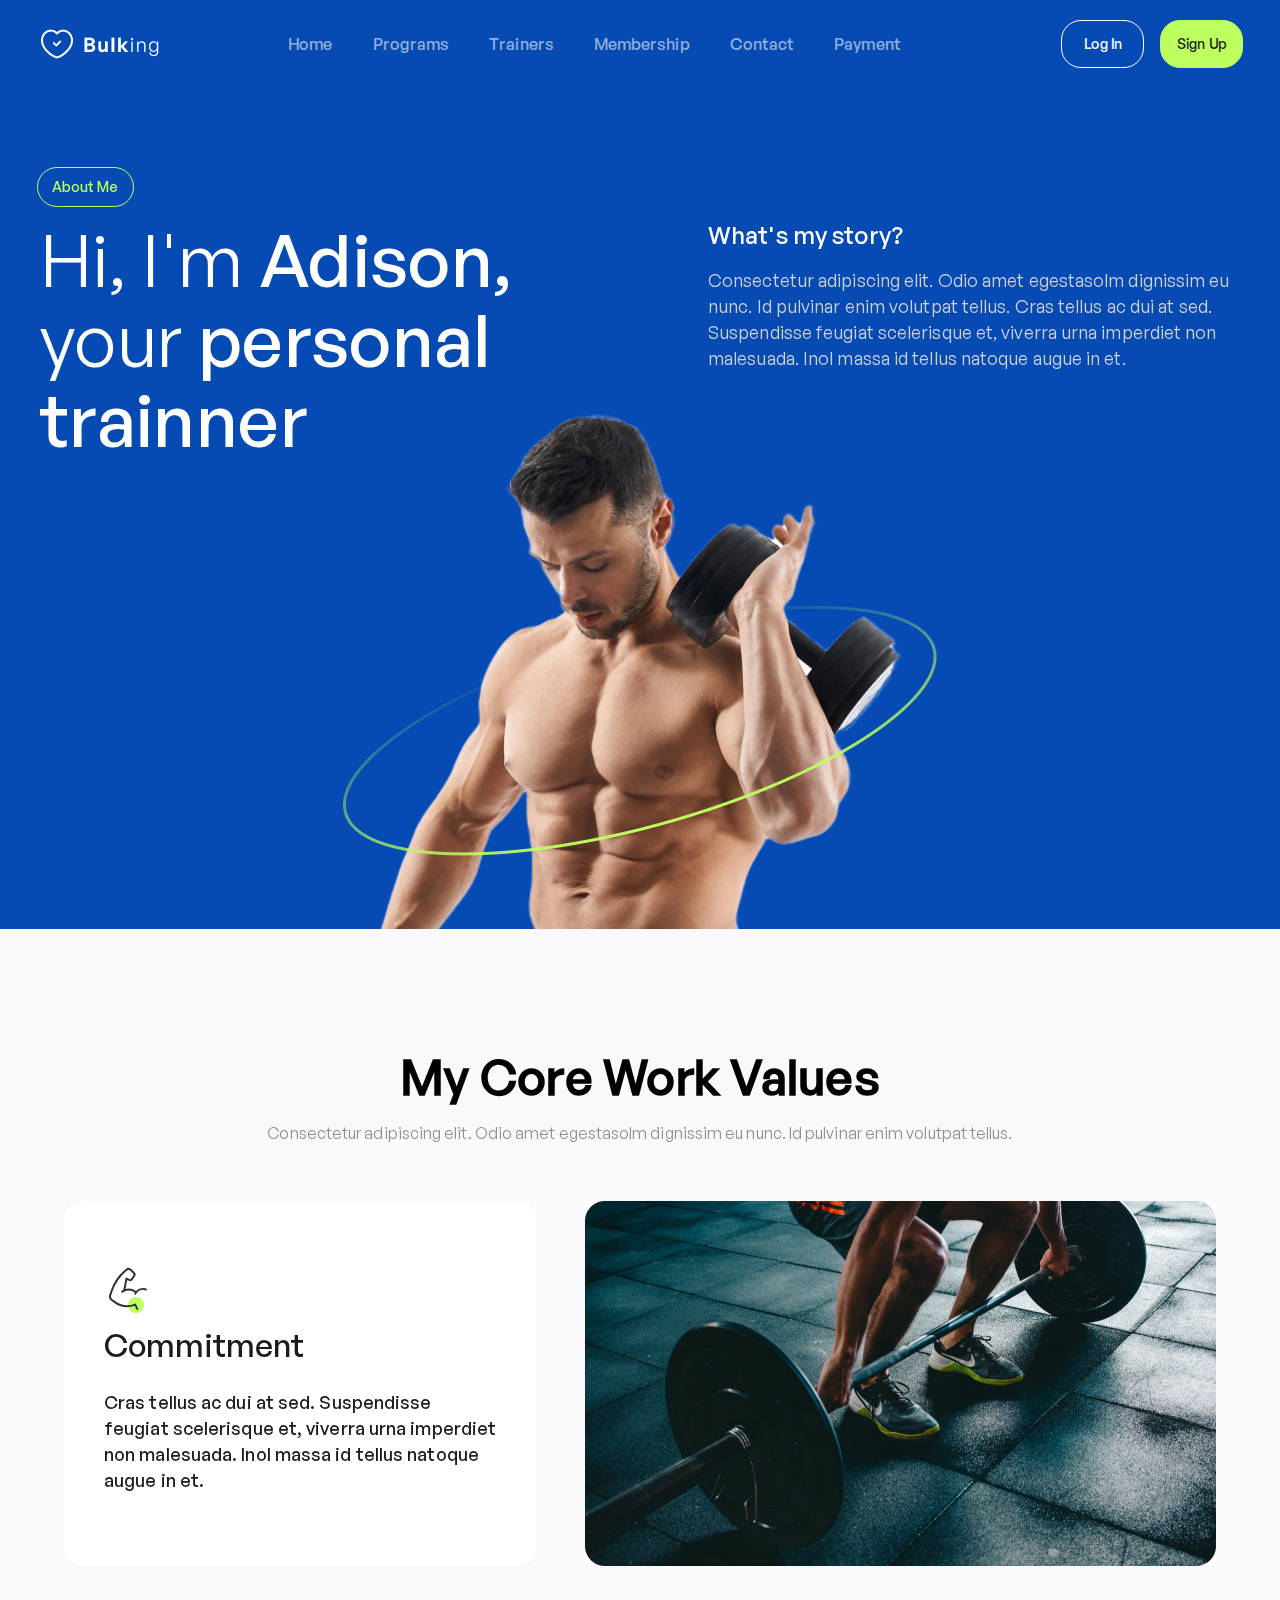
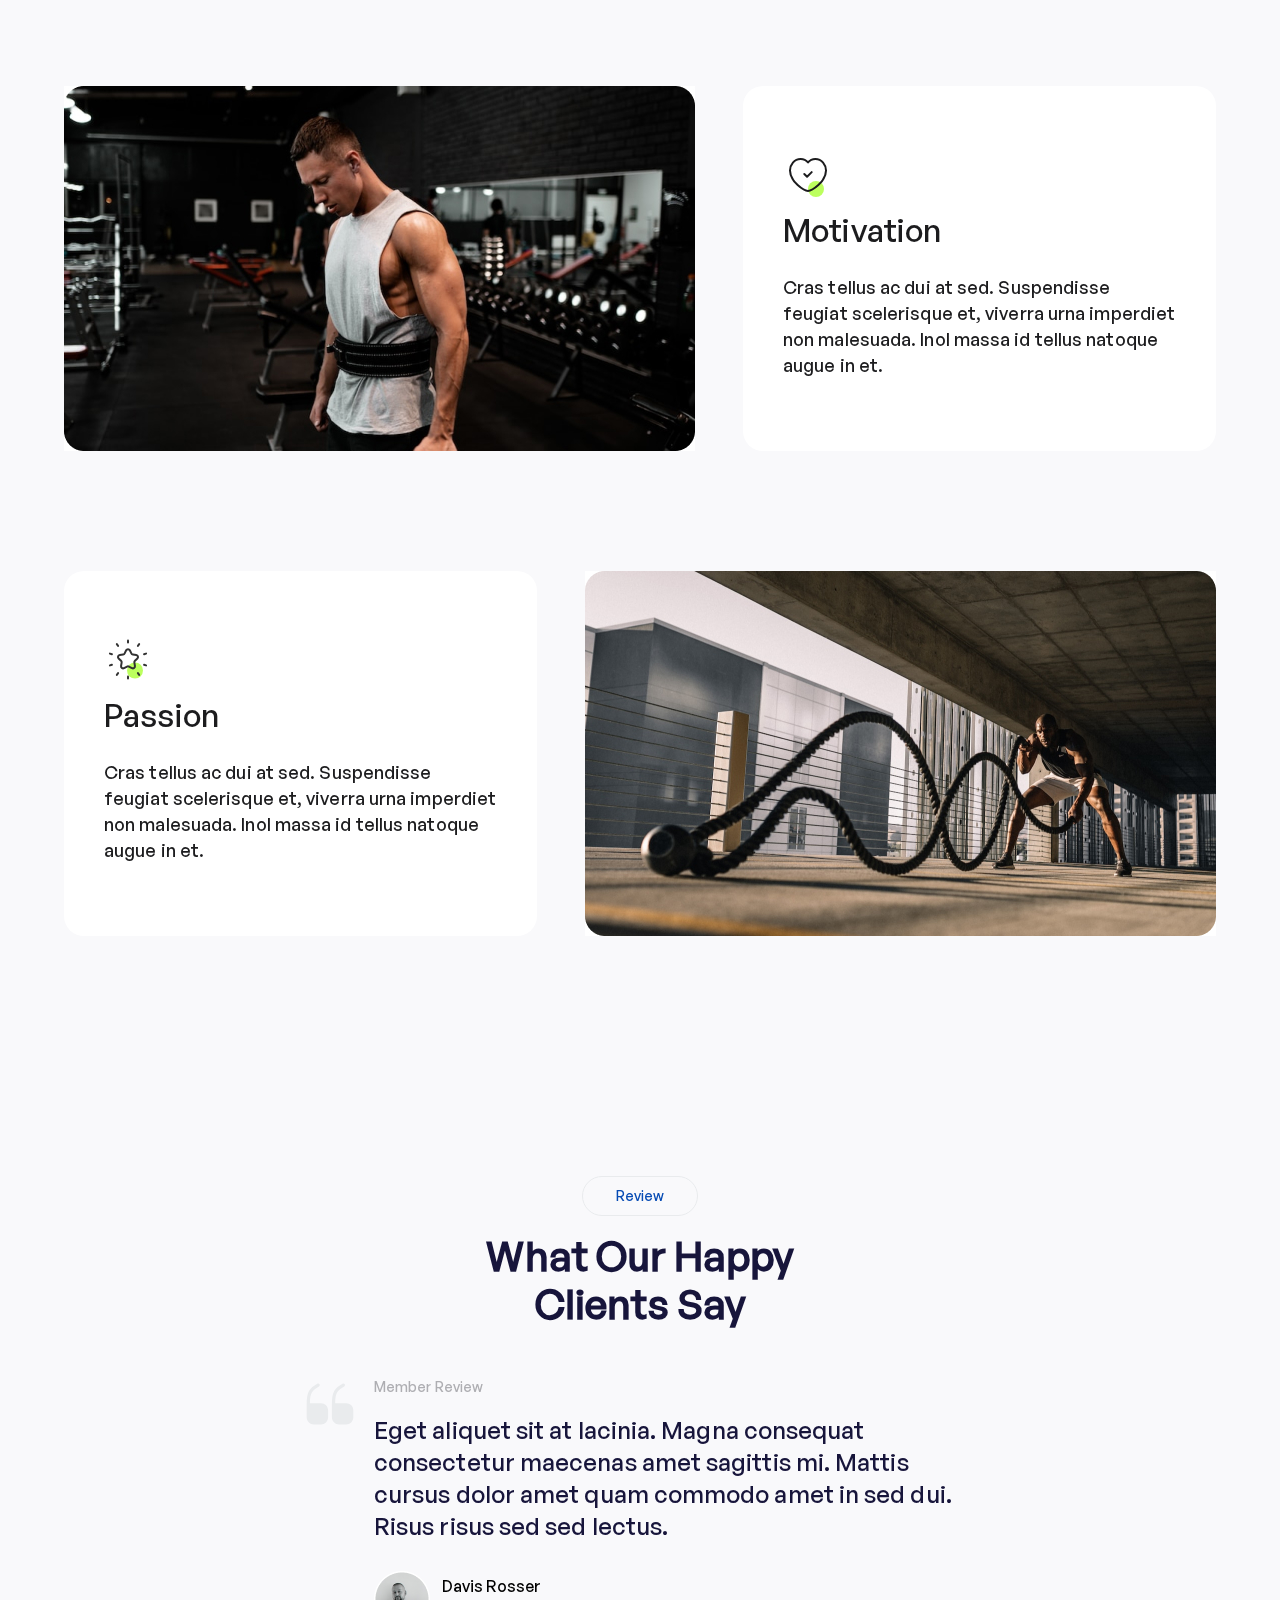
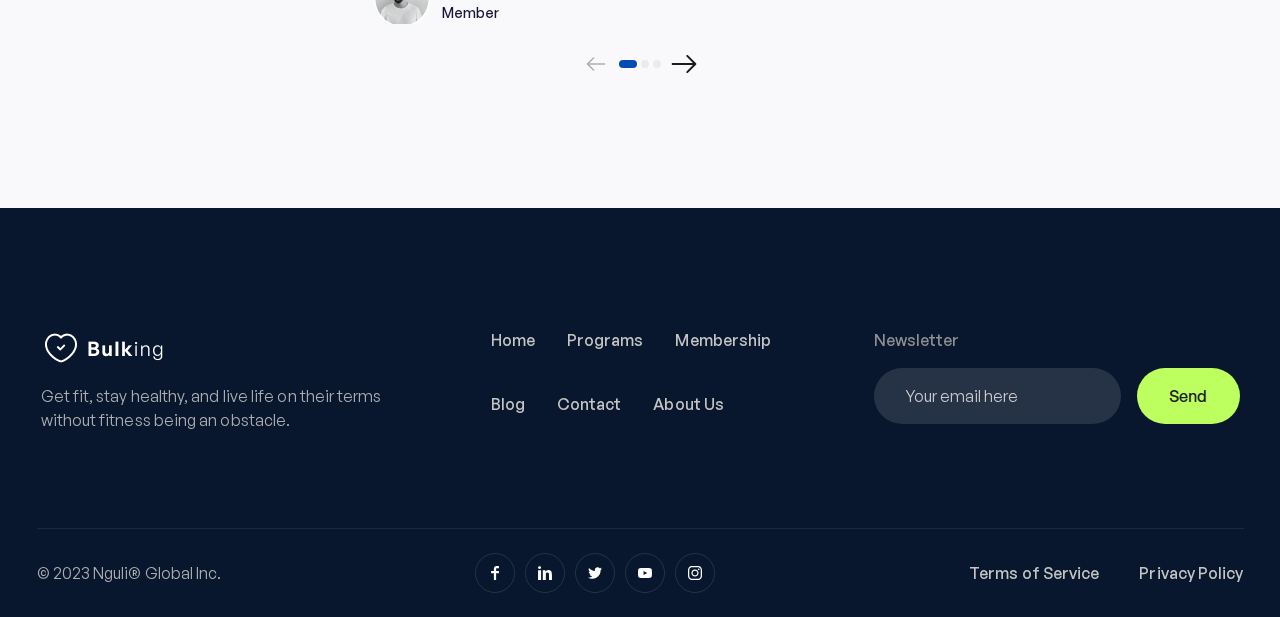
==== commit 94f61618: "add aboutus styles" ====
--- a/aboutus.html
+++ b/aboutus.html
@@ -12,45 +12,46 @@
 </head>
 
 <body>
-    <section class="home">
-        <header class="header ">
-            <div class="header-fixed">
-                <div class="container header-wrapper">
-                    <a href="" class="logo"><img src="img/Logo.png" alt="logo"></a>
-                    <nav class="nav">
-                        <ul class="menu">
-                            <li class="item">
-                                <a href="index.html" class="link">home</a>
-                            </li>
-                            <li class="item">
-                                <a href="program.html" class="link">Programs</a>
-                            </li>
-                            <li class="item">
-                                <a href="trainers.html" class="link">Trainers</a>
-                            </li>
-                            <li class="item">
-                                <a href="mambership.html" class="link">Membership</a>
-                            </li>
-                            <li class="item">
-                                <a href="contact.html" class="link">Contact</a>
-                            </li>
-                            <li class="item">
-                                <a href="payment.html" class="link">Payment</a>
-                            </li>
-                        </ul>
-                    </nav>
-                    <div class="header-block">
-                        <button class="btn btn-cart"></button>
-                        <div class="header-acount">
-                            <a href="" class="acount-link login">Log In</a>
-                            <a href="" class="acount-link active Sign-Up">Sign Up</a>
-                        </div>
-                    </div>
-                    <div class="burger"></div>
-                </div>
-            </div>
-
-        </header>
+    <header class="header ">
+        <div class="header-fixed">
+            <div class="container header-wrapper">
+                <a href="" class="logo"><img src="img/Logo.png" alt="logo"></a>
+                <nav class="nav">
+                    <ul class="menu">
+                        <li class="item">
+                            <a href="index.html" class="link">home</a>
+                        </li>
+                        <li class="item">
+                            <a href="program.html" class="link">Programs</a>
+                        </li>
+                        <li class="item">
+                            <a href="trainers.html" class="link">Trainers</a>
+                        </li>
+                        <li class="item">
+                            <a href="mambership.html" class="link">Membership</a>
+                        </li>
+                        <li class="item">
+                            <a href="contact.html" class="link">Contact</a>
+                        </li>
+                        <li class="item">
+                            <a href="payment.html" class="link">Payment</a>
+                        </li>
+                    </ul>
+                </nav>
+                <div class="header-block">
+                    <button class="btn btn-cart"></button>
+                    <div class="header-acount">
+                        <a href="" class="acount-link login">Log In</a>
+                        <a href="" class="acount-link active Sign-Up">Sign Up</a>
+                    </div>
+                </div>
+                <div class="burger"></div>
+            </div>
+        </div>
+
+    </header>
+
+    <section class="aboutus">
 
 
         <div class="container">
@@ -73,9 +74,9 @@
 
     <main>
 
-        <section class="corework">
-            <h2 class="corework-title">My Core Work Values</h2>
-            <p class="corework-text">Consectetur adipiscing elit. Odio amet egestasolm dignissim eu nunc. Id pulvinar
+        <section class="aboutus-content">
+            <h2 class="aboutus-content-title">My Core Work Values</h2>
+            <p class="aboutus-content-text">Consectetur adipiscing elit. Odio amet egestasolm dignissim eu nunc. Id pulvinar
                 enim volutpat tellus.</p>
             <div class="container">
                 <div class="commitment-block">
--- a/css/main.min.css
+++ b/css/main.min.css
@@ -1 +1 @@
-@font-face{font-family:"GeneralSans-Regular";src:url("../fonts/GeneralSans-Regular.woff2") format("woff2"),url("../fonts/GeneralSans-Regular.woff") format("woff"),url("../fonts/GeneralSans-Regular.ttf") format("truetype");font-weight:400;font-display:swap;font-style:normal}@font-face{font-family:"GeneralSans-Medium";src:url("../fonts/GeneralSans-Medium.woff2") format("woff2"),url("../fonts/GeneralSans-Medium.woff") format("woff"),url("../fonts/GeneralSans-Medium.ttf") format("truetype");font-weight:500;font-display:swap;font-style:normal}@font-face{font-family:"GeneralSans-Semibold";src:url("../fonts/GeneralSans-Semibold.woff2") format("woff2"),url("../fonts/GeneralSans-Semibold.woff") format("woff"),url("../fonts/GeneralSans-Semibold.ttf") format("truetype");font-weight:600;font-display:swap;font-style:normal}@font-face{font-family:"GeneralSans-Bold";src:url("../fonts/GeneralSans-Bold.woff2") format("woff2"),url("../fonts/GeneralSans-Bold.woff") format("woff"),url("../fonts/GeneralSans-Bold.ttf") format("truetype");font-weight:700;font-display:swap;font-style:normal}@font-face{font-family:"Inter-Bold";src:url("../fonts/Inter-Bold.woff2") format("woff2"),url("../fonts/Inter-Bold.woff") format("woff");font-weight:700;font-style:normal;font-display:swap}@font-face{font-family:"Poppins";src:url("../fonts/Poppins-SemiBold.woff2") format("woff2"),url("../fonts/Poppins-SemiBold.woff") format("woff");font-weight:600;font-style:normal;font-display:swap}*{margin:0;padding:0;box-sizing:border-box}ul{list-style:none}a{text-decoration:none;color:inherit}img{max-width:100%;display:block}.btn{border:none;outline:none;background:rgba(0,0,0,0);color:inherit;font:inherit;cursor:pointer}input,textarea{font:inherit;background:rgba(0,0,0,0);outline:none;border:none}input::-moz-placeholder, textarea::-moz-placeholder{font:inherit;color:inherit}input::placeholder,textarea::placeholder{font:inherit;color:inherit}body{font-family:"GeneralSans-Medium";font-size:16px;line-height:1;font-weight:500;color:#1c1c1e;letter-spacing:.005em;display:flex;flex-direction:column;min-height:100vh;overflow-x:hidden;scroll-behavior:smooth;background:#f9f9fb}main{flex:1}.container{max-width:1207px;width:100%;margin:0 auto}@media(max-width: 1220px){.container{padding:0 10px}}.inner-subtitle{width:116px;border:1px solid #e9ebed;border-radius:20px;display:block;margin:0 auto;font-size:14px;line-height:22px;padding:8px 0;text-align:center;color:#064bb4;text-transform:capitalize}.inner-title{font-size:40px;line-height:48px;text-align:center;margin:16px auto 43px;color:#17153b}@media(max-width: 450px){.inner-title{font-size:35px;line-height:45px}}.btn-up{width:50px;height:60px;border-radius:5px;background:#bcff5e url(../img/arrow-up.svg) no-repeat center;position:fixed;right:20px;bottom:185px;z-index:-1;opacity:0;transition:.3s linear}.btn-up.active{z-index:5;opacity:1}.slick-slider{position:relative;display:block;box-sizing:border-box;-webkit-touch-callout:none;-webkit-user-select:none;-moz-user-select:none;user-select:none;touch-action:pan-y;-webkit-tap-highlight-color:rgba(0,0,0,0)}.slick-list{position:relative;overflow:hidden;display:block;margin:0;padding:0}.slick-list:focus{outline:none}.slick-list.dragging{cursor:pointer;cursor:hand}.slick-slider .slick-track,.slick-slider .slick-list{transform:translate3d(0, 0, 0)}.slick-track{position:relative;left:0;top:0;display:block;margin-left:auto;margin-right:auto}.slick-track:before,.slick-track:after{content:"";display:table}.slick-track:after{clear:both}.slick-loading .slick-track{visibility:hidden}.slick-slide{float:left;height:100%;min-height:1px;display:none}[dir=rtl] .slick-slide{float:right}.slick-slide img{display:block}.slick-slide.slick-loading img{display:none}.slick-slide.dragging img{pointer-events:none}.slick-initialized .slick-slide{display:block}.slick-loading .slick-slide{visibility:hidden}.slick-vertical .slick-slide{display:block;height:auto;border:1px solid rgba(0,0,0,0)}.slick-arrow.slick-hidden{display:none}.select2-container{box-sizing:border-box;display:inline-block;margin:0;position:relative;vertical-align:middle}.select2-container .select2-selection--single{box-sizing:border-box;cursor:pointer;display:block;height:28px;-moz-user-select:none;user-select:none;-webkit-user-select:none}.select2-container .select2-selection--single .select2-selection__rendered{display:block;padding-left:8px;padding-right:20px;overflow:hidden;text-overflow:ellipsis;white-space:nowrap}.select2-container .select2-selection--single .select2-selection__clear{background-color:rgba(0,0,0,0);border:none;font-size:1em}.select2-container[dir=rtl] .select2-selection--single .select2-selection__rendered{padding-right:8px;padding-left:20px}.select2-container .select2-selection--multiple{box-sizing:border-box;cursor:pointer;display:block;min-height:32px;-moz-user-select:none;user-select:none;-webkit-user-select:none}.select2-container .select2-selection--multiple .select2-selection__rendered{display:inline;list-style:none;padding:0}.select2-container .select2-selection--multiple .select2-selection__clear{background-color:rgba(0,0,0,0);border:none;font-size:1em}.select2-container .select2-search--inline .select2-search__field{box-sizing:border-box;border:none;font-size:100%;margin-top:5px;margin-left:5px;padding:0;max-width:100%;resize:none;height:18px;vertical-align:bottom;font-family:sans-serif;overflow:hidden;word-break:keep-all}.select2-container .select2-search--inline .select2-search__field::-webkit-search-cancel-button{-webkit-appearance:none}.select2-dropdown{background-color:#fff;border:1px solid #aaa;border-radius:4px;box-sizing:border-box;display:block;position:absolute;left:-100000px;width:100%;z-index:1051}.select2-results{display:block}.select2-results__options{list-style:none;margin:0;padding:0}.select2-results__option{padding:6px;-moz-user-select:none;user-select:none;-webkit-user-select:none}.select2-results__option--selectable{cursor:pointer}.select2-container--open .select2-dropdown{left:0}.select2-container--open .select2-dropdown--above{border-bottom:none;border-bottom-left-radius:0;border-bottom-right-radius:0}.select2-container--open .select2-dropdown--below{border-top:none;border-top-left-radius:0;border-top-right-radius:0}.select2-search--dropdown{display:block;padding:4px}.select2-search--dropdown .select2-search__field{padding:4px;width:100%;box-sizing:border-box}.select2-search--dropdown .select2-search__field::-webkit-search-cancel-button{-webkit-appearance:none}.select2-search--dropdown.select2-search--hide{display:none}.select2-close-mask{border:0;margin:0;padding:0;display:block;position:fixed;left:0;top:0;min-height:100%;min-width:100%;height:auto;width:auto;opacity:0;z-index:99;background-color:#fff;filter:alpha(opacity=0)}.select2-hidden-accessible{border:0 !important;clip:rect(0 0 0 0) !important;-webkit-clip-path:inset(50%) !important;clip-path:inset(50%) !important;height:1px !important;overflow:hidden !important;padding:0 !important;position:absolute !important;width:1px !important;white-space:nowrap !important}.select2-container--default .select2-selection--single{background-color:#fff;border:1px solid #aaa;border-radius:4px}.select2-container--default .select2-selection--single .select2-selection__rendered{color:#444;line-height:28px}.select2-container--default .select2-selection--single .select2-selection__clear{cursor:pointer;float:right;font-weight:bold;height:26px;margin-right:20px;padding-right:0px}.select2-container--default .select2-selection--single .select2-selection__placeholder{color:#999}.select2-container--default .select2-selection--single .select2-selection__arrow{height:26px;position:absolute;top:1px;right:1px;width:20px}.select2-container--default .select2-selection--single .select2-selection__arrow b{border-color:#888 rgba(0,0,0,0) rgba(0,0,0,0) rgba(0,0,0,0);border-style:solid;border-width:5px 4px 0 4px;height:0;left:50%;margin-left:-4px;margin-top:-2px;position:absolute;top:50%;width:0}.select2-container--default[dir=rtl] .select2-selection--single .select2-selection__clear{float:left}.select2-container--default[dir=rtl] .select2-selection--single .select2-selection__arrow{left:1px;right:auto}.select2-container--default.select2-container--disabled .select2-selection--single{background-color:#eee;cursor:default}.select2-container--default.select2-container--disabled .select2-selection--single .select2-selection__clear{display:none}.select2-container--default.select2-container--open .select2-selection--single .select2-selection__arrow b{border-color:rgba(0,0,0,0) rgba(0,0,0,0) #888 rgba(0,0,0,0);border-width:0 4px 5px 4px}.select2-container--default .select2-selection--multiple{background-color:#fff;border:1px solid #aaa;border-radius:4px;cursor:text;padding-bottom:5px;padding-right:5px;position:relative}.select2-container--default .select2-selection--multiple.select2-selection--clearable{padding-right:25px}.select2-container--default .select2-selection--multiple .select2-selection__clear{cursor:pointer;font-weight:bold;height:20px;margin-right:10px;margin-top:5px;position:absolute;right:0;padding:1px}.select2-container--default .select2-selection--multiple .select2-selection__choice{background-color:#e4e4e4;border:1px solid #aaa;border-radius:4px;box-sizing:border-box;display:inline-block;margin-left:5px;margin-top:5px;padding:0;padding-left:20px;position:relative;max-width:100%;overflow:hidden;text-overflow:ellipsis;vertical-align:bottom;white-space:nowrap}.select2-container--default .select2-selection--multiple .select2-selection__choice__display{cursor:default;padding-left:2px;padding-right:5px}.select2-container--default .select2-selection--multiple .select2-selection__choice__remove{background-color:rgba(0,0,0,0);border:none;border-right:1px solid #aaa;border-top-left-radius:4px;border-bottom-left-radius:4px;color:#999;cursor:pointer;font-size:1em;font-weight:bold;padding:0 4px;position:absolute;left:0;top:0}.select2-container--default .select2-selection--multiple .select2-selection__choice__remove:hover,.select2-container--default .select2-selection--multiple .select2-selection__choice__remove:focus{background-color:#f1f1f1;color:#333;outline:none}.select2-container--default[dir=rtl] .select2-selection--multiple .select2-selection__choice{margin-left:5px;margin-right:auto}.select2-container--default[dir=rtl] .select2-selection--multiple .select2-selection__choice__display{padding-left:5px;padding-right:2px}.select2-container--default[dir=rtl] .select2-selection--multiple .select2-selection__choice__remove{border-left:1px solid #aaa;border-right:none;border-top-left-radius:0;border-bottom-left-radius:0;border-top-right-radius:4px;border-bottom-right-radius:4px}.select2-container--default[dir=rtl] .select2-selection--multiple .select2-selection__clear{float:left;margin-left:10px;margin-right:auto}.select2-container--default.select2-container--focus .select2-selection--multiple{border:solid #000 1px;outline:0}.select2-container--default.select2-container--disabled .select2-selection--multiple{background-color:#eee;cursor:default}.select2-container--default.select2-container--disabled .select2-selection__choice__remove{display:none}.select2-container--default.select2-container--open.select2-container--above .select2-selection--single,.select2-container--default.select2-container--open.select2-container--above .select2-selection--multiple{border-top-left-radius:0;border-top-right-radius:0}.select2-container--default.select2-container--open.select2-container--below .select2-selection--single,.select2-container--default.select2-container--open.select2-container--below .select2-selection--multiple{border-bottom-left-radius:0;border-bottom-right-radius:0}.select2-container--default .select2-search--dropdown .select2-search__field{border:1px solid #aaa}.select2-container--default .select2-search--inline .select2-search__field{background:rgba(0,0,0,0);border:none;outline:0;box-shadow:none;-webkit-appearance:textfield}.select2-container--default .select2-results>.select2-results__options{max-height:200px;overflow-y:auto}.select2-container--default .select2-results__option .select2-results__option{padding-left:1em}.select2-container--default .select2-results__option .select2-results__option .select2-results__group{padding-left:0}.select2-container--default .select2-results__option .select2-results__option .select2-results__option{margin-left:-1em;padding-left:2em}.select2-container--default .select2-results__option .select2-results__option .select2-results__option .select2-results__option{margin-left:-2em;padding-left:3em}.select2-container--default .select2-results__option .select2-results__option .select2-results__option .select2-results__option .select2-results__option{margin-left:-3em;padding-left:4em}.select2-container--default .select2-results__option .select2-results__option .select2-results__option .select2-results__option .select2-results__option .select2-results__option{margin-left:-4em;padding-left:5em}.select2-container--default .select2-results__option .select2-results__option .select2-results__option .select2-results__option .select2-results__option .select2-results__option .select2-results__option{margin-left:-5em;padding-left:6em}.select2-container--default .select2-results__option--group{padding:0}.select2-container--default .select2-results__option--disabled{color:#999}.select2-container--default .select2-results__option--selected{background-color:#ddd}.select2-container--default .select2-results__option--highlighted.select2-results__option--selectable{background-color:#5897fb;color:#fff}.select2-container--default .select2-results__group{cursor:default;display:block;padding:6px}.select2-container--classic .select2-selection--single{background-color:#f7f7f7;border:1px solid #aaa;border-radius:4px;outline:0;background-image:linear-gradient(to bottom, white 50%, #eeeeee 100%);background-repeat:repeat-x;filter:progid:DXImageTransform.Microsoft.gradient(startColorstr="#FFFFFFFF", endColorstr="#FFEEEEEE", GradientType=0)}.select2-container--classic .select2-selection--single:focus{border:1px solid #5897fb}.select2-container--classic .select2-selection--single .select2-selection__rendered{color:#444;line-height:28px}.select2-container--classic .select2-selection--single .select2-selection__clear{cursor:pointer;float:right;font-weight:bold;height:26px;margin-right:20px}.select2-container--classic .select2-selection--single .select2-selection__placeholder{color:#999}.select2-container--classic .select2-selection--single .select2-selection__arrow{background-color:#ddd;border:none;border-left:1px solid #aaa;border-top-right-radius:4px;border-bottom-right-radius:4px;height:26px;position:absolute;top:1px;right:1px;width:20px;background-image:linear-gradient(to bottom, #eeeeee 50%, #cccccc 100%);background-repeat:repeat-x;filter:progid:DXImageTransform.Microsoft.gradient(startColorstr="#FFEEEEEE", endColorstr="#FFCCCCCC", GradientType=0)}.select2-container--classic .select2-selection--single .select2-selection__arrow b{border-color:#888 rgba(0,0,0,0) rgba(0,0,0,0) rgba(0,0,0,0);border-style:solid;border-width:5px 4px 0 4px;height:0;left:50%;margin-left:-4px;margin-top:-2px;position:absolute;top:50%;width:0}.select2-container--classic[dir=rtl] .select2-selection--single .select2-selection__clear{float:left}.select2-container--classic[dir=rtl] .select2-selection--single .select2-selection__arrow{border:none;border-right:1px solid #aaa;border-radius:0;border-top-left-radius:4px;border-bottom-left-radius:4px;left:1px;right:auto}.select2-container--classic.select2-container--open .select2-selection--single{border:1px solid #5897fb}.select2-container--classic.select2-container--open .select2-selection--single .select2-selection__arrow{background:rgba(0,0,0,0);border:none}.select2-container--classic.select2-container--open .select2-selection--single .select2-selection__arrow b{border-color:rgba(0,0,0,0) rgba(0,0,0,0) #888 rgba(0,0,0,0);border-width:0 4px 5px 4px}.select2-container--classic.select2-container--open.select2-container--above .select2-selection--single{border-top:none;border-top-left-radius:0;border-top-right-radius:0;background-image:linear-gradient(to bottom, white 0%, #eeeeee 50%);background-repeat:repeat-x;filter:progid:DXImageTransform.Microsoft.gradient(startColorstr="#FFFFFFFF", endColorstr="#FFEEEEEE", GradientType=0)}.select2-container--classic.select2-container--open.select2-container--below .select2-selection--single{border-bottom:none;border-bottom-left-radius:0;border-bottom-right-radius:0;background-image:linear-gradient(to bottom, #eeeeee 50%, white 100%);background-repeat:repeat-x;filter:progid:DXImageTransform.Microsoft.gradient(startColorstr="#FFEEEEEE", endColorstr="#FFFFFFFF", GradientType=0)}.select2-container--classic .select2-selection--multiple{background-color:#fff;border:1px solid #aaa;border-radius:4px;cursor:text;outline:0;padding-bottom:5px;padding-right:5px}.select2-container--classic .select2-selection--multiple:focus{border:1px solid #5897fb}.select2-container--classic .select2-selection--multiple .select2-selection__clear{display:none}.select2-container--classic .select2-selection--multiple .select2-selection__choice{background-color:#e4e4e4;border:1px solid #aaa;border-radius:4px;display:inline-block;margin-left:5px;margin-top:5px;padding:0}.select2-container--classic .select2-selection--multiple .select2-selection__choice__display{cursor:default;padding-left:2px;padding-right:5px}.select2-container--classic .select2-selection--multiple .select2-selection__choice__remove{background-color:rgba(0,0,0,0);border:none;border-top-left-radius:4px;border-bottom-left-radius:4px;color:#888;cursor:pointer;font-size:1em;font-weight:bold;padding:0 4px}.select2-container--classic .select2-selection--multiple .select2-selection__choice__remove:hover{color:#555;outline:none}.select2-container--classic[dir=rtl] .select2-selection--multiple .select2-selection__choice{margin-left:5px;margin-right:auto}.select2-container--classic[dir=rtl] .select2-selection--multiple .select2-selection__choice__display{padding-left:5px;padding-right:2px}.select2-container--classic[dir=rtl] .select2-selection--multiple .select2-selection__choice__remove{border-top-left-radius:0;border-bottom-left-radius:0;border-top-right-radius:4px;border-bottom-right-radius:4px}.select2-container--classic.select2-container--open .select2-selection--multiple{border:1px solid #5897fb}.select2-container--classic.select2-container--open.select2-container--above .select2-selection--multiple{border-top:none;border-top-left-radius:0;border-top-right-radius:0}.select2-container--classic.select2-container--open.select2-container--below .select2-selection--multiple{border-bottom:none;border-bottom-left-radius:0;border-bottom-right-radius:0}.select2-container--classic .select2-search--dropdown .select2-search__field{border:1px solid #aaa;outline:0}.select2-container--classic .select2-search--inline .select2-search__field{outline:0;box-shadow:none}.select2-container--classic .select2-dropdown{background-color:#fff;border:1px solid rgba(0,0,0,0)}.select2-container--classic .select2-dropdown--above{border-bottom:none}.select2-container--classic .select2-dropdown--below{border-top:none}.select2-container--classic .select2-results>.select2-results__options{max-height:200px;overflow-y:auto}.select2-container--classic .select2-results__option--group{padding:0}.select2-container--classic .select2-results__option--disabled{color:gray}.select2-container--classic .select2-results__option--highlighted.select2-results__option--selectable{background-color:#3875d7;color:#fff}.select2-container--classic .select2-results__group{cursor:default;display:block;padding:6px}.select2-container--classic.select2-container--open .select2-dropdown{border-color:#5897fb}.hero{background-color:#064bb4;background-image:url(../img/man.png);background-repeat:no-repeat;background-position:right 10% top 105px;padding-bottom:98px}@media(max-width: 980px){.hero{background-size:auto}}@media(max-width: 768px){.hero{background-position:center}}@media(max-width: 450px){.hero{background:#064bb4}}.hero-midle{padding:62px 0 120px;display:flex;gap:200px}.hero-content{max-width:616px;width:100%}.hero-title{font-family:"GeneralSans-Regular";font-size:72px;line-height:80px;font-weight:400;letter-spacing:.005em;color:#fff;margin-bottom:16px}.hero-title span{font-family:"GeneralSans-Medium";font-size:72px;line-height:80px;font-weight:500}@media(max-width: 980px){.hero-title span{font-size:52px;line-height:60px}}@media(max-width: 450px){.hero-title span{font-size:40px;line-height:50px}}@media(max-width: 980px){.hero-title{font-size:52px;line-height:60px}}@media(max-width: 450px){.hero-title{font-size:40px;line-height:50px}}.hero-text{max-width:462px;width:100%;font-family:"GeneralSans-Regular";font-size:16px;line-height:24px;font-weight:400;letter-spacing:.005em;color:#c7c7cc;margin-bottom:48px}.hero-link{display:block;width:176px;text-align:center;background:#bcff5e;border-radius:24px;padding:16px 0;font-size:16px;line-height:24px;margin-bottom:80px}.hero-sapport{font-size:14px;line-height:22px;letter-spacing:.005em;color:#fff;margin-bottom:24px;display:block}.hero-brand{display:flex;gap:32px;flex-wrap:wrap}@media(max-width: 590px){.hero-brand{justify-content:center}}.hero-indicate{width:308px;position:relative}@media(max-width: 768px){.hero-indicate{display:none}}.hero .heart-rate{width:103px;height:116px;background:rgba(255,255,255,.1215686275);-webkit-backdrop-filter:blur(10px);backdrop-filter:blur(10px);border-radius:12px;font-weight:400;color:#fff;padding:12px}.hero .heart-rate-title{font-family:"GeneralSans-Regular";font-size:13px;line-height:22px;font-weight:400;margin:40px 0 5px;opacity:.8;display:block}.hero .heart-rate-number{font-family:"GeneralSans-Semibold";font-size:17px;line-height:26px;font-weight:600}.hero .heart-rate:first-child{background-image:url(../img/arm.svg);background-repeat:no-repeat;background-position:left 12px top 12px;position:absolute;right:0;top:119px}.hero .heart-rate:last-child{background-image:url(../img/Rate.svg);background-repeat:no-repeat;background-position:left 10px top 10px;position:absolute;left:0;bottom:8px}@media(max-width: 980px){.hero .heart-rate:last-child{left:auto;right:0}}.hero-bottom{display:flex;gap:64px}@media(max-width: 1207px){.hero-bottom{flex-wrap:wrap;justify-content:center}}.hero-programs{display:flex;box-shadow:64px 64px 80px rgba(8,23,45,.1607843137);flex-wrap:wrap;justify-content:center}@media(max-width: 980px){.hero-programs{gap:20px;padding:10px}}.hero-programs .program-block{width:291px;padding:24px;background-color:#fff;background-repeat:no-repeat;background-position:left 24px top 24px;cursor:pointer;transition:.3s linear}.hero-programs .program-block.training{background-image:url(../img/armicon.svg)}.hero-programs .program-block.programs{background-image:url(../img/workout.svg)}.hero-programs .program-block.diet{background-image:url(../img/slim-waist.svg)}.hero-programs .program-block.active{background-color:#bcff5e;pointer-events:none}@media(max-width: 980px){.hero-programs .program-block{box-shadow:0 0 8px 12px rgba(179,170,179,.2)}}.hero-programs .program-title{font-size:20px;line-height:28px;margin:72px 0 12px;display:block}.hero-programs .program-text{font-family:"GeneralSans-Regular";font-size:16px;line-height:24px;font-weight:400;margin-bottom:24px}.hero-programs .program-link{display:block;width:98px;font-size:14px;line-height:22px;background:url(../img/arrow.svg) no-repeat right center}.hero-descript{width:263px}.hero-descript-title{font-size:40px;line-height:48px;color:#fff;display:block;margin-bottom:16px}.hero-descript-text{font-family:"GeneralSans-Regular";font-size:16px;line-height:24px;font-weight:400;color:#d1d1d6}.header{height:88px}@media(max-width: 450px){.header{height:130px}}.header-fixed{position:fixed;z-index:3;top:0;right:0;left:0;background-color:#064bb4}@media(max-width: 450px){.header-fixed{padding-bottom:50px}}.header-wrapper{padding:20px 0;display:flex;justify-content:space-between;align-items:center}@media(max-width: 1220px){.header-wrapper{padding:20px 10px}}.header-block{display:flex;align-items:center;gap:32px}@media(max-width: 450px){.header-block{position:absolute;left:50%;transform:translateX(-50%);top:80px;width:100%;justify-content:center}}.header-acount{display:flex;gap:16px}.header .burger{display:none}@media(max-width: 980px){.header .burger{display:block;width:60px;height:40px;position:relative;z-index:5;background:url(../img/bars-solid.svg) no-repeat center;transition:.3s linear}.header .burger.active{background:url(../img/xmark-solid.svg) no-repeat center}}.header .acount-link{width:83px;padding:12px 0;font-size:14px;line-height:22px;letter-spacing:.005em;color:#fff;border:1px solid #fff;border-radius:20px;text-align:center}.header .acount-link.active{background:#bcff5e;border-color:#bcff5e;color:#1c1c1e}@media(max-width: 980px){.header .nav{transform:translateX(-100%);position:absolute;background:#fff;top:0;right:0;bottom:0;left:0;height:100vh;z-index:2;overflow-x:hidden;transition:.4s linear}.header .nav.active{transform:translateX(0)}}.header .menu{display:flex;gap:40px}@media(max-width: 980px){.header .menu{flex-direction:column;align-items:center;justify-content:center;height:100vh}}.header .link{line-height:24px;letter-spacing:.005em;color:#fff;opacity:.56;text-transform:capitalize;transition:.2s ease}@media(max-width: 980px){.header .link{color:#000}}.header .link:hover{opacity:1}.availablePrograms{padding:74px 0 120px}.availablePrograms .hero-programs{box-shadow:none}.availablePrograms-title{max-width:426px;width:100%}.faqs{padding:120px 0 120px}.faqs-wrapper{display:flex;justify-content:center;gap:80px;align-items:flex-start}@media(max-width: 1100px){.faqs-wrapper{flex-wrap:wrap}}.faqs-tabs{max-width:700px;width:100%}.faqs-content{max-width:421px;width:100%}.faqs-content p{font-weight:400;line-height:24px;letter-spacing:.08px;color:#636366;font-size:16px;margin-bottom:48px}.faqs-title{line-height:80px;letter-spacing:.36px;font-size:72px;margin-bottom:16px}.faqs-btn{background:#bcff5e;padding:16px 0;border-radius:24px;width:176px}.faqs .tabs-title{color:#1c1c1e;font-size:25px;max-width:504px;width:100%;display:block;line-height:32px;letter-spacing:.12px;margin-bottom:36px}.faqs .faq-tab-text{display:none;padding:4px 50px 0 0;color:#636366;font-family:"GeneralSans-Medium";font-size:16px;line-height:24px;font-weight:400;letter-spacing:.08px}@media(max-width: 590px){.faqs .faq-tab-text{padding:4px 36px 0 0}}.faqs .faq-tab:not(:last-child){margin-bottom:15px}.faqs .faq-title{font-size:20px;line-height:28px;letter-spacing:.1px;display:block;cursor:pointer;position:relative;padding:12px 0}@media(max-width: 590px){.faqs .faq-title{padding:12px 36px 12px 0}}.faqs .faq-title::after{content:"+";width:24px;height:24px;display:flex;justify-content:center;align-items:center;border-radius:50%;border:1px solid #1c1c1e;position:absolute;right:0;top:14px;z-index:1;transition:.3s linear}.faqs .faq-title.active{pointer-events:none}.faqs .faq-title.active::after{content:"─";color:#fff;background:#000}.personal{padding:48px 0 182px}.personal-wrapper{display:flex;align-items:flex-start;gap:80px;justify-content:center;flex-wrap:wrap}.personal-content{max-width:721px;width:100%}@media(max-width: 768px){.personal-content{max-width:100%}}.personal-content h2{font-size:24px;line-height:32px;letter-spacing:.12px}.personal-title{font-size:72px;line-height:80px;letter-spacing:.36px}.personal-title span{font-weight:300}.personal-title+p{max-width:462px;width:100%}.personal-text{font-size:18px;margin:16px 0 32px;color:#636366;font-weight:400;line-height:24px;letter-spacing:.08px}.personal-list{color:#636366;font-size:18px;font-weight:400;line-height:26px;letter-spacing:.09px;margin-bottom:32px;margin-left:20px}.personal-feature{display:flex;gap:24px}@media(max-width: 768px){.personal-feature{justify-content:center;flex-wrap:wrap}}.personal-block{padding:12px;display:flex;gap:8px}@media(max-width: 768px){.personal-block{flex-direction:column;align-items:center}}.personal-block figure{width:48px}.personal-block li:first-child{color:#aeaeb2;font-size:14px;line-height:22px;letter-spacing:.07px}.personal-block li:last-child{color:#064bb4;font-size:18px;line-height:26px;letter-spacing:.09px}.personal-video{margin:42px 0 32px 0}.personal .product-video{width:100%}.personal-details{max-width:400px;width:100%;max-width:400px;padding:24px;border-radius:20px;background:#fff}@media(max-width: 450px){.personal-details{max-width:100%;padding:12px}}.personal .details-title{display:block;font-size:18px;font-weight:600;line-height:26px;letter-spacing:.09px;margin-bottom:8px}.personal .details-text{color:#636366;font-size:16px;font-weight:400;line-height:24px;letter-spacing:.08px;margin-bottom:38px}.personal .details-list{margin:32px 0}.personal .details-list li{color:#8e8e93;font-size:16px;line-height:24px;letter-spacing:.08px;background-repeat:no-repeat;background-position:left center;padding-left:36px}.personal .details-list li:not(:last-child){margin-bottom:16px}.personal .details-list li span{font-weight:600;color:#1c1c1e}.personal .details-list .timer{background-image:url(../img/timer.svg)}.personal .details-list .star{background-image:url(../img/star.svg)}.personal .details-list .award{background-image:url(../img/award.svg)}.personal .details-list .calender{background-image:url(../img/calendar.svg)}.personal .details-btn{border-radius:24px;background:#bcff5e;width:351px;padding:16px 0;line-height:24px;letter-spacing:.08px}@media(max-width: 390px){.personal .details-btn{width:100%}}.personal .video{position:relative;display:flex;max-width:721px;width:100%;height:404px}.personal .video::after{content:"";background:url(../img/video-picture.jpg) no-repeat center;position:absolute;top:0;left:0;bottom:0;right:0;z-index:2;transition:.2s ease}.personal .video.hide::after{opacity:0;z-index:-1}.personal .video-control{width:80px;height:80px;background:url(../img/play.svg) no-repeat center;position:absolute;z-index:3;left:50%;top:50%;transform:translate(-50%, -50%)}.personal .video-control.hide{opacity:0;z-index:-1}.plan{padding:66px 0 40px}.plan .mambership-title{max-width:640px;width:100%;margin:16px auto 56px}.plan-wrapper{max-width:928px;width:100%;margin-left:auto;display:flex;justify-content:center;gap:32px;flex-wrap:wrap}@media(max-width: 980px){.plan-wrapper{margin:auto}}.plan-list{padding:32px 24px;width:288px;background:#fff;border-radius:24px;transition:.3s linear}.plan-list:hover{background:#064bb4}.plan-list:hover .plan-price{color:#fff}.plan-list:hover .plan-price span{color:#fff}.plan-list:hover span.plan-list-title{color:#fff}.plan-list:hover p.plan-list-text{color:#fff}.plan-price{font-size:40px;line-height:48px;letter-spacing:.2px}.plan-price span{color:#aeaeb2;font-size:16px;line-height:24px;letter-spacing:.08px}.plan-list-title{display:block;color:#064bb4;font-size:20px;line-height:28px;letter-spacing:.1px;margin:12px 0 16px}.plan-list-text{color:#3a3a3c;font-family:"GeneralSans-Regular";font-size:16px;line-height:24px;font-weight:400;letter-spacing:.08px;margin-bottom:24px}.plan-list-link{display:block;border-radius:20px;padding:12px 0;font-size:14px;line-height:22px;letter-spacing:.07px;text-align:center;background:#bcff5e}.overview{padding-bottom:120px}.overview-title{padding:16px 12px;display:block;font-family:"GeneralSans-Semibold";font-size:18px;line-height:26px;font-weight:600;color:#064bb4;letter-spacing:.09px}.overview .table{width:100%}.overview .table th{font-size:18px;line-height:26px;letter-spacing:.09px;font-weight:500}.overview .table th:first-child{text-align:left}@media(max-width: 450px){.overview .table th:first-child{font-size:16px}}@media(max-width: 390px){.overview .table th:first-child{font-size:13px}}.overview .table tr{padding:16px 12px;display:grid;grid-template-columns:repeat(4, 1fr)}@media(max-width: 768px){.overview .table tr+tr{grid-template-rows:auto}.overview .table tr+tr .title{grid-column:1/5;text-align:center;padding:5px 0}.overview .table tr+tr td:nth-child(2){grid-row:2/3;grid-column:1/2;height:26px}.overview .table tr+tr td:nth-child(3){grid-row:2/3;grid-column:2/4;height:26px}.overview .table tr+tr td:last-child{grid-row:2/3;grid-column:4/5;height:26px}}.overview .table tr:nth-child(odd){background:#fff}.overview .table tr .title{font-size:18px;line-height:26px;letter-spacing:.09px}.overview .table tr .check{background:url(../img/checkmark.svg) no-repeat center}.overview .table tr .check.close{background:url(../img/close-circle.svg) no-repeat center}.payment{padding:74px 0 120px}.payment-wrapper{display:flex;justify-content:center;align-items:flex-start;gap:79px}.payment-content{max-width:722px;width:100%}.payment-title{color:#09080d;font-size:32px;line-height:40px;letter-spacing:.16px;margin-bottom:48px}.payment-metotd{display:flex;flex-direction:column;gap:24px}.payment-metotd label{position:relative;padding:24px 0 16px;border-radius:32px;border:1px solid #e9ebed;background-color:#fff;display:block;height:72px;cursor:pointer}.payment-metotd label span{width:24px;height:24px;display:block;position:absolute;border-radius:50%;border:1px solid #e5e5e7;top:50%;left:16px;transform:translateY(-50%);transition:.3s ease}.payment-metotd label[for=paypal]{background-image:url(../img/paypal.svg);background-repeat:no-repeat;background-position:left 64px center}.payment-metotd label[for=pay]{background-image:url(../img/ApplePay.svg);background-repeat:no-repeat;background-position:left 64px center}.payment-metotd input{position:absolute;z-index:-1;opacity:0}.payment-metotd input:checked~span{background-color:#bcff5e}.payment-metotd-title{color:#09080d;font-size:20px;line-height:28px;letter-spacing:.1px}.payment .other-title{display:block;color:#8e8e93;font-size:16px;line-height:24px;letter-spacing:.08px;margin:32px 0 32px}.payment-form{display:flex;flex-direction:column;gap:24px}.payment-form label{font-size:14px;line-height:22px;letter-spacing:.07px;margin-bottom:8px}.payment-form input{width:100%;padding:14px 16px;border-radius:24px;border:1px solid #e9ebed;background:#fff;color:#aeaeb2;font-size:16px;line-height:24px;letter-spacing:.08px}.payment-form input::-moz-placeholder{font:inherit;color:inherit}.payment-form input::placeholder{font:inherit;color:inherit}.payment .form-code{margin:24px 0;display:flex;justify-content:center;gap:25px}.payment .form-code label{display:flex;flex-direction:column;gap:8px;font-size:14px;line-height:22px;letter-spacing:.07px;width:224px}.payment .form-code label input{width:100%;padding:14px 16px;border-radius:24px;border:1px solid #e9ebed;background:#fff}.payment .form-code label input::-moz-placeholder{font:inherit;color:#aeaeb2}.payment .form-code label input::placeholder{font:inherit;color:#aeaeb2}.payment .save-card{margin-bottom:24px}.payment .save-card input{position:absolute;width:0;height:0}.payment .save-card input:checked~label::before{background:#bcff5e}.payment .save-card label{position:relative;display:flex;gap:12px;align-items:center}.payment .save-card label::before{content:"";width:24px;height:24px;border-radius:50%;border:1px solid #cdccd0;display:block}.payment .btn-form-pay{display:block;width:204px;padding:16px 0;border-radius:50px;background:#bcff5e;border:none;line-height:24px;letter-spacing:.08px}.payment-reserve{max-width:400px;width:100%;background:#fff;padding:24px;border-radius:20px}.payment-reserve .price{padding:0;margin-bottom:32px;background:rgba(0,0,0,0);color:#09080d;font-size:40px;line-height:48px;letter-spacing:.2px}.payment-reserve .price span{color:#8e8e93;font-family:"GeneralSans-Regular";font-size:14px;line-height:22px;font-weight:400;letter-spacing:.07px}.payment-reserve .plane span{font-family:"GeneralSans-Semibold";font-size:18px;line-height:26px;font-weight:600;letter-spacing:.09px}.payment-reserve .plane p{color:#8e8e93;font-family:"GeneralSans-Regular";font-size:14px;line-height:22px;font-weight:400;letter-spacing:.08px}.payment-reserve .includ{margin-top:32px}.payment-reserve .includ span{letter-spacing:.08px;margin-bottom:16px;display:block}.payment-reserve .includ li{padding-left:40px;line-height:27px;letter-spacing:.08px;background:url(../img/check-price.svg) no-repeat left center}.payment-reserve .includ li:not(:last-child){margin-bottom:16px}.payment-reserve .package{margin-top:32px;display:flex;flex-direction:column;gap:8px}.payment-reserve .package span{font-size:14px;line-height:22px;letter-spacing:.07px}.payment-reserve .package select{background:#fff;line-height:24px;letter-spacing:.08px;color:#aeaeb2}.payment-reserve .package select option:not(:last-child){margin-bottom:10px}.payment .selection span{border-radius:24px}.payment .select2-container .select2-selection--single{height:52px}.payment .select2-container .select2-selection--single .select2-selection__rendered{padding-left:0;padding-right:0;padding:14px 36px 14px 16px}.payment .select2-container--default .select2-selection--single .select2-selection__rendered{line-height:22px}.payment .select2-container--default .select2-selection--single .select2-selection__arrow b{display:none}.payment .select2-selection--single .select2-selection__arrow{height:20px;position:absolute;top:50%;right:16px;width:20px;background:url(../img/arrow-select.svg) no-repeat center;transform:translateY(-50%);transition:.3s ease}.payment .select2-container--open .select2-selection__arrow{background:url(../img/arrow-select-revers.svg) no-repeat center}.contact{padding:74px 0 120px}.contact-wrapper{display:flex;justify-content:center;align-items:flex-start;gap:73px}.contact-title{font-size:72px;line-height:80px;letter-spacing:.36px;margin-bottom:16px}.contact-title span{font-family:"GeneralSans-Regular";font-size:72px;line-height:80px;font-weight:400;letter-spacing:.36px}.contact-text{color:#636366;font-family:"GeneralSans-Regular";font-size:16px;line-height:24px;font-weight:400;letter-spacing:.08px;margin-bottom:32px}.contact .contact-form{max-width:721px;width:100%;display:flex;flex-direction:column;gap:24px}.contact .contact-form label{font-size:14px;line-height:22px;letter-spacing:.07px}.contact .contact-form label textarea{max-width:721px;width:100%;height:132px;padding:16px;border-radius:24px;border:1px solid #e9ebed;background:#fff;color:#aeaeb2;font-size:16px;line-height:24px;letter-spacing:.08px;margin-top:8px;resize:none}.contact .contact-form input{width:100%;padding:14px 16px;border-radius:24px;border:1px solid #e9ebed;background:#fff;color:#aeaeb2;font-size:16px;line-height:24px;letter-spacing:.08px;margin-top:8px}.contact .contact-form input:focus{outline:none}.contact .contact-form input::-moz-placeholder{font:inherit;color:inherit}.contact .contact-form input::placeholder{font:inherit;color:inherit}.contact .contact-form .btn-contact{align-self:end;width:204px;padding:16px 0;border-radius:50px;background:#bcff5e;border:none;line-height:24px;letter-spacing:.08px;margin-top:24px}.contact .contact-reserve{max-width:400px;width:100%;background:#fff;padding:24px;border-radius:20px}.contact .contact-reserve span{display:block;font-family:"GeneralSans-Bold";font-size:18px;line-height:26px;font-weight:600;letter-spacing:.09px;margin-bottom:8px}.contact .contact-reserve p{color:#636366;font-family:"GeneralSans-Regular";font-size:16px;line-height:24px;font-weight:400;letter-spacing:.08px;margin-bottom:32px}.contact .contact-reserve li{padding:12px 0px 12px 60px;line-height:24px;letter-spacing:.08px}.contact .contact-reserve li:not(:last-child){margin-bottom:20px}.contact .contact-reserve .phone{background:url(../img/contact-phone.svg) no-repeat center left}.contact .contact-reserve .email{background:url(../img/contact-email.svg) no-repeat center left}.contact .contact-reserve .location{background:url(../img/contact-location.svg) no-repeat center left}.aboutus-btn{display:block;width:97px;text-align:center;padding:8px;border-radius:20px;border:1px solid #bcff5e;color:#bcff5e;font-size:14px;line-height:22px;letter-spacing:.07px;margin-bottom:12px;cursor:pointer}.aboutus-wrapper{display:flex;justify-content:center;gap:183px}.aboutus-title{color:#fff;font-family:"GeneralSans-Regular";font-size:72px;line-height:80px;font-weight:400;letter-spacing:.36px}.aboutus-title span{color:#fff;font-size:72px;font-weight:500;line-height:80px;letter-spacing:.36px}.aboutus-right span{color:var(--additional-colors-white, #FFF);font-family:General Sans;font-size:24px;font-style:normal;font-weight:500;line-height:32px;letter-spacing:.12px}.aboutus-right p{color:var(--grayscale-20, #D1D1D6);font-family:General Sans;font-size:18px;font-style:normal;font-weight:400;line-height:26px;letter-spacing:.09px}.home{background-color:#064bb4;background-image:url(../img/man2.png);background-repeat:no-repeat;background-position:right 50% top 105px;padding-bottom:98px}.corework{background:#f9f9fb;padding:120px 0}.corework-title{text-align:center;color:#000;font-size:48px;line-height:56px;letter-spacing:.24px;margin-bottom:16px}.corework-text{text-align:center;font-family:"GeneralSans-Regular";font-size:16px;line-height:24px;font-weight:400;color:#8e8e93;letter-spacing:.08px;margin-bottom:56px}.corework .commitment-block{display:flex;justify-content:center;gap:48px}.corework .motivation-block{margin-top:120px;display:flex;justify-content:center;flex-direction:row-reverse;gap:48px}.corework .passion-block{margin-top:120px;display:flex;justify-content:center;gap:48px}.corework .commitment-content{padding:64px 40px;display:flex;flex-direction:column;align-items:flex-start;max-width:473px;width:100%;gap:24px;border-radius:20px;background:#fff}.corework .arm{padding-top:60px;background:url(../img/armicon.svg) no-repeat left top;font-size:32px;line-height:40px;letter-spacing:.16px}.corework .heart{padding-top:60px;background:url(../img/heart.svg) no-repeat left top;font-size:32px;line-height:40px;letter-spacing:.16px}.corework .star{padding-top:60px;background:url(../img/star-shining.svg) no-repeat left top;font-size:32px;line-height:40px;letter-spacing:.16px}.corework .coretext{font-size:18px;line-height:26px;letter-spacing:.09px}.propose{background:#f9f9fb;padding:120px 0}.propose-title{max-width:582px;width:100%;font-size:48px;line-height:56px;text-align:center;margin:0 auto 56px auto;text-transform:capitalize}@media(max-width: 450px){.propose-title{font-size:40px;line-height:50px}}.propose-block{display:flex;justify-content:center;flex-wrap:wrap;gap:48px;align-items:center}.propose-block:nth-child(even){flex-direction:row-reverse;margin-top:120px}.propose-content{padding:38px 40px;background-color:#fff;border-radius:20px;width:521px}@media(max-width: 450px){.propose-content{padding:15px 10px}}.propose-content .title{display:block;max-width:393px;width:100%;padding-top:60px;margin-bottom:40px;font-size:32px;line-height:40px}.propose-content .arm{background:url(../img/armicon.svg) no-repeat left top}.propose-content .heart{background:url(../img/heart.svg) no-repeat left top}.propose-content .list{padding-bottom:40px;background:url(../img/Line.svg) no-repeat left bottom;margin-bottom:40px}.propose-content .item{font-size:18px;line-height:26px;padding:5px 0 5px 48px;background:url(../img/chek.svg) no-repeat left center}.propose-content .item:not(:last-child){margin-bottom:24px}.propose-content .link{padding:16px 0 16px;width:150px;background:#bcff5e;border-radius:24px;display:block;text-align:center;line-height:24px}.price{padding:120px 0;background:#f9f9fb}.price-subtitle{width:116px;border:1px solid #e9ebed;border-radius:20px;display:block;margin:0 auto;font-size:14px;line-height:22px;padding:8px 0;text-align:center;color:#064bb4}.price-title{width:776px;font-size:40px;line-height:48px;text-align:center;margin:16px auto 43px;color:#17153b}.price-wrapper{display:flex;gap:40px;justify-content:center;flex-wrap:wrap}.price-block{width:320px;background:#fff;border-radius:24px;padding:40px;transition:.3s linear;cursor:pointer}@media(max-width: 450px){.price-block{padding:15px}}.price-block.active{background:#064bb4;border:1px solid rgba(233,235,237,.16);border-radius:24px}.price-block.active .type-price,.price-block.active .type-name{color:#fff}.price-block.active .item{color:#fff;background:url(../img/Iconceckgreen.svg) no-repeat left center}.price .type-plane{display:flex;flex-direction:column;gap:12px}.price .type-price{font-size:40px;line-height:48px}.price .type-price small{font-size:16px;line-height:24px;color:#aeaeb2}.price .type-name{font-size:20px;line-height:28px;color:#064bb4}.price .list{margin:32px 0}.price .item{font-size:14px;line-height:24px;margin-bottom:26px;padding-left:40px;background:url(../img/iconceck.svg) no-repeat left center}.price .item:last-child{margin-bottom:0}.price .price-link{display:block;text-align:center;background:#bcff5e;border-radius:20px;padding:12px 0}.review{padding:120px 0 184px}.review-title{max-width:317px;width:100%;margin:16px auto 48px}.review-wrap{max-width:676px;width:100%;margin:0 auto;padding-left:72px;position:relative;background:url(../img/dots.svg) no-repeat left top}@media(max-width: 450px){.review-wrap{padding-left:0;background:rgba(0,0,0,0)}}.review-member{font-size:14px;line-height:22px;color:#aeaeb2;margin-bottom:16px;display:block}.review-text{font-weight:400;font-size:24px;line-height:32px;color:#17153b;margin-bottom:32px}.review-autor{position:relative;padding-left:68px}.review-img{position:absolute;width:56px;height:56px;left:0;top:50%;transform:translateY(-50%)}.review .name{display:block;font-size:16px;line-height:24px;color:#000;margin-bottom:4px}.review .job{display:block;font-weight:400;font-size:14px;line-height:22px;color:#17153b}.review .slick-dots{display:flex;gap:4px;justify-content:center;position:absolute;bottom:-44px;left:50%;transform:translateX(-50%)}@media(max-width: 450px){.review .slick-dots{gap:10px}}.review .slick-dots li{line-height:0;font-size:0;width:8px;height:8px;background:#e9ebed;border-radius:50%}.review .slick-dots li.slick-active{width:18px;border-radius:8px;background:#064bb4}.review .slick-dots button{font-size:0;line-height:0;outline:none;background:rgba(0,0,0,0);border:none}.review .slick-btn{width:32px;height:32px;background-repeat:no-repeat;background-position:center;position:absolute}.review .prev-btn{background-image:url(../img/arrow-left.svg);left:45%;bottom:-56px}@media(max-width: 1200px){.review .prev-btn{left:40%}}@media(max-width: 768px){.review .prev-btn{left:35%}}.review .prev-btn.active{background-image:url(../img/arrowBig-left.svg)}.review .next-btn{background-image:url(../img/arrow-right.svg);right:45%;bottom:-56px}@media(max-width: 1200px){.review .next-btn{right:40%}}@media(max-width: 768px){.review .next-btn{right:35%}}.review .next-btn.active{background-image:url(../img/arrowBig-right.svg)}.started{padding:80px 0;background:#064bb4}.started-wrapper{display:flex;align-items:center;justify-content:space-between;flex-wrap:wrap;gap:30px}.started-content{max-width:627px;width:100%}.started-title{font-size:48px;line-height:56px;color:#fff;margin-bottom:16px}@media(max-width: 450px){.started-title{font-size:40px;line-height:50px}}.started-text{font-family:"GeneralSans-Regular";font-size:16px;line-height:24px;font-weight:400;color:#fff}.started-link{background:#bcff5e;border-radius:24px;width:170px;display:block;text-align:center;padding:16px 0}.footer{background:#08172d}.footer-top{padding:120px 0 96px;display:flex;align-items:flex-start;justify-content:center;gap:87px;border-bottom:1px solid rgba(233,235,237,.0862745098)}@media(max-width: 1230px){.footer-top{justify-content:flex-start;flex-wrap:wrap}}.footer-content{width:363px}.footer-logo{display:block;width:123px;margin-bottom:16px}.footer-text{font-family:"GeneralSans-Regular";font-size:16px;line-height:24px;font-weight:400;color:#aeaeb2}.footer-list{width:296px;display:flex;flex-wrap:wrap;gap:40px 32px}.footer-link{line-height:24px;color:#c5c5c5}.footer-form{max-width:366px;width:100%;display:flex;flex-direction:column;gap:16px}@media(max-width: 450px){.footer-form{margin:0 auto}}.footer .form-title{font-size:16px;line-height:24px;color:#8e8e93;margin:0;text-align:left}.footer .form-block{display:flex;gap:16px;align-items:center}@media(max-width: 450px){.footer .form-block{flex-direction:column}.footer .form-block input,.footer .form-block button{width:100%}}.footer .form-input{width:247px;background:rgba(255,255,255,.12);border-radius:32px;padding:16px 32px;border:none;outline:none;color:#cbcbcb;font:inherit;font-family:"GeneralSans-Regular";font-size:16px;line-height:24px;font-weight:400}.footer .form-btn{width:103px;background:#bcff5e;border-radius:32px;font-size:16px;line-height:24px;padding:16px 0;margin:0}.footer-bottom{padding:24px 0;display:flex;justify-content:space-between;align-items:center}@media(max-width: 768px){.footer-bottom{flex-direction:column-reverse;gap:30px}}.footer .copyright{color:#aeaeb2;font-family:"GeneralSans-Regular";font-size:16px;line-height:24px;font-weight:400}.footer-social{display:flex;justify-content:center;gap:10px}.footer-menu{display:flex;gap:40px;color:#c5c5c5;font-size:16px;line-height:24px}.popup{position:fixed;z-index:-10;opacity:0;top:0;right:0;left:0;bottom:0;width:100vw;height:100vh;display:flex;align-items:center;justify-content:center;background:rgba(9,8,13,.12);-webkit-backdrop-filter:blur(10px);backdrop-filter:blur(10px);transition:.3s linear}.popup.active{z-index:10;opacity:1}.form{max-width:596px;width:100%;background:#fff;box-shadow:0px 64px 64px -48px rgba(15,15,15,.08);border-radius:24px;display:none;flex-direction:column;padding:48px;flex-direction:column;position:relative}.form-register.active,.form-login.active{display:flex}.form .logo{width:123px;display:block;margin:0 auto}.form-title{display:block;text-align:center;margin:32px 0 48px;font-size:32px;line-height:40px}.form .api-conection{display:flex;justify-content:center;gap:24px}.form .api-conection a{border:1px solid #e9ebed;border-radius:24px;font-size:14px;line-height:22px;width:238px;padding:17px 30px 17px 0;text-align:right;display:block}.form .api-google{background:url(../img/google.svg) no-repeat left 30px center}.form .api-apple{background:url(../img/apple.svg) no-repeat left 30px center}.form-subtitle{display:block;text-align:center;margin:32px 0 48px;font-size:14px;line-height:22px;color:#8e8e93;position:relative}.form-subtitle::before{content:"";position:absolute;left:0;top:50%;transform:translateY(-50%);width:37.8%;background:#e9ebed;height:1px}.form-subtitle::after{content:"";position:absolute;right:0;top:50%;transform:translateY(-50%);width:37.8%;background:#e9ebed;height:1px}.form .label-email{display:flex;flex-direction:column;gap:8px;font-size:14px;line-height:22px;margin-bottom:32px}.form .label-password{display:flex;flex-direction:column;gap:8px;font-size:14px;line-height:22px;margin-bottom:32px;position:relative}.form .label-password i{width:18px;height:18px;background:url(../img/eye-slash.svg) no-repeat center;position:absolute;z-index:1;right:16px;bottom:16px}.form .label-password i.eye-close{background:url(../img/eye-regular.svg) no-repeat center}.form .email{background:#fff;border:1px solid #e9ebed;border-radius:24px;padding:14px 16px;font-size:16px;line-height:24px;color:#aeaeb2}.form .password{background:#fff;border:1px solid #e9ebed;border-radius:24px;padding:14px 16px;font-size:16px;line-height:24px;color:#aeaeb2}.form-btn{margin:32px 0;border-radius:24px;background:var(--main-colors-primary, #BCFF5E);padding:16px 0;line-height:24px;letter-spacing:.08px;border:0}.form .cheked{width:0;height:0;position:absolute}.form-block{position:relative}.form .label-cheked{line-height:22px;letter-spacing:.07px;color:#aeaeb2;display:flex;gap:12px;align-items:center}.form .label-cheked::before{content:"";width:24px;height:24px;display:block;border:1px solid #eaedf1}.form .cheked:checked~.label-cheked::before{background:#bcff5e}.form .login-out{display:block;margin-top:48px;text-align:center;line-height:24px;letter-spacing:.08px;color:#8e8e93}.form .login{color:#064bb4}.form .login-btn{width:100%;text-align:center;padding:16px 0;border-radius:24px;background:var(--main-colors-primary, #BCFF5E)}.form-login .login-out{margin-top:32px}.form .btn-close{width:32px;height:32px;z-index:3;position:absolute;top:-8px;right:-8px;border-radius:50%;background:#fff url(../img/Line.svg) no-repeat center}/*# sourceMappingURL=main.min.css.map */+@font-face{font-family:"GeneralSans-Regular";src:url("../fonts/GeneralSans-Regular.woff2") format("woff2"),url("../fonts/GeneralSans-Regular.woff") format("woff"),url("../fonts/GeneralSans-Regular.ttf") format("truetype");font-weight:400;font-display:swap;font-style:normal}@font-face{font-family:"GeneralSans-Medium";src:url("../fonts/GeneralSans-Medium.woff2") format("woff2"),url("../fonts/GeneralSans-Medium.woff") format("woff"),url("../fonts/GeneralSans-Medium.ttf") format("truetype");font-weight:500;font-display:swap;font-style:normal}@font-face{font-family:"GeneralSans-Semibold";src:url("../fonts/GeneralSans-Semibold.woff2") format("woff2"),url("../fonts/GeneralSans-Semibold.woff") format("woff"),url("../fonts/GeneralSans-Semibold.ttf") format("truetype");font-weight:600;font-display:swap;font-style:normal}@font-face{font-family:"GeneralSans-Bold";src:url("../fonts/GeneralSans-Bold.woff2") format("woff2"),url("../fonts/GeneralSans-Bold.woff") format("woff"),url("../fonts/GeneralSans-Bold.ttf") format("truetype");font-weight:700;font-display:swap;font-style:normal}@font-face{font-family:"Inter-Bold";src:url("../fonts/Inter-Bold.woff2") format("woff2"),url("../fonts/Inter-Bold.woff") format("woff");font-weight:700;font-style:normal;font-display:swap}@font-face{font-family:"Poppins";src:url("../fonts/Poppins-SemiBold.woff2") format("woff2"),url("../fonts/Poppins-SemiBold.woff") format("woff");font-weight:600;font-style:normal;font-display:swap}*{margin:0;padding:0;box-sizing:border-box}ul{list-style:none}a{text-decoration:none;color:inherit}img{max-width:100%;display:block}.btn{border:none;outline:none;background:rgba(0,0,0,0);color:inherit;font:inherit;cursor:pointer}input,textarea{font:inherit;background:rgba(0,0,0,0);outline:none;border:none}input::-moz-placeholder, textarea::-moz-placeholder{font:inherit;color:inherit}input::placeholder,textarea::placeholder{font:inherit;color:inherit}body{font-family:"GeneralSans-Medium";font-size:16px;line-height:1;font-weight:500;color:#1c1c1e;letter-spacing:.005em;display:flex;flex-direction:column;min-height:100vh;overflow-x:hidden;scroll-behavior:smooth;background:#f9f9fb}main{flex:1}.container{max-width:1207px;width:100%;margin:0 auto}@media(max-width: 1220px){.container{padding:0 10px}}.inner-subtitle{width:116px;border:1px solid #e9ebed;border-radius:20px;display:block;margin:0 auto;font-size:14px;line-height:22px;padding:8px 0;text-align:center;color:#064bb4;text-transform:capitalize}.inner-title{font-size:40px;line-height:48px;text-align:center;margin:16px auto 43px;color:#17153b}@media(max-width: 450px){.inner-title{font-size:35px;line-height:45px}}.btn-up{width:50px;height:60px;border-radius:5px;background:#bcff5e url(../img/arrow-up.svg) no-repeat center;position:fixed;right:20px;bottom:185px;z-index:-1;opacity:0;transition:.3s linear}.btn-up.active{z-index:5;opacity:1}.slick-slider{position:relative;display:block;box-sizing:border-box;-webkit-touch-callout:none;-webkit-user-select:none;-moz-user-select:none;user-select:none;touch-action:pan-y;-webkit-tap-highlight-color:rgba(0,0,0,0)}.slick-list{position:relative;overflow:hidden;display:block;margin:0;padding:0}.slick-list:focus{outline:none}.slick-list.dragging{cursor:pointer;cursor:hand}.slick-slider .slick-track,.slick-slider .slick-list{transform:translate3d(0, 0, 0)}.slick-track{position:relative;left:0;top:0;display:block;margin-left:auto;margin-right:auto}.slick-track:before,.slick-track:after{content:"";display:table}.slick-track:after{clear:both}.slick-loading .slick-track{visibility:hidden}.slick-slide{float:left;height:100%;min-height:1px;display:none}[dir=rtl] .slick-slide{float:right}.slick-slide img{display:block}.slick-slide.slick-loading img{display:none}.slick-slide.dragging img{pointer-events:none}.slick-initialized .slick-slide{display:block}.slick-loading .slick-slide{visibility:hidden}.slick-vertical .slick-slide{display:block;height:auto;border:1px solid rgba(0,0,0,0)}.slick-arrow.slick-hidden{display:none}.select2-container{box-sizing:border-box;display:inline-block;margin:0;position:relative;vertical-align:middle}.select2-container .select2-selection--single{box-sizing:border-box;cursor:pointer;display:block;height:28px;-moz-user-select:none;user-select:none;-webkit-user-select:none}.select2-container .select2-selection--single .select2-selection__rendered{display:block;padding-left:8px;padding-right:20px;overflow:hidden;text-overflow:ellipsis;white-space:nowrap}.select2-container .select2-selection--single .select2-selection__clear{background-color:rgba(0,0,0,0);border:none;font-size:1em}.select2-container[dir=rtl] .select2-selection--single .select2-selection__rendered{padding-right:8px;padding-left:20px}.select2-container .select2-selection--multiple{box-sizing:border-box;cursor:pointer;display:block;min-height:32px;-moz-user-select:none;user-select:none;-webkit-user-select:none}.select2-container .select2-selection--multiple .select2-selection__rendered{display:inline;list-style:none;padding:0}.select2-container .select2-selection--multiple .select2-selection__clear{background-color:rgba(0,0,0,0);border:none;font-size:1em}.select2-container .select2-search--inline .select2-search__field{box-sizing:border-box;border:none;font-size:100%;margin-top:5px;margin-left:5px;padding:0;max-width:100%;resize:none;height:18px;vertical-align:bottom;font-family:sans-serif;overflow:hidden;word-break:keep-all}.select2-container .select2-search--inline .select2-search__field::-webkit-search-cancel-button{-webkit-appearance:none}.select2-dropdown{background-color:#fff;border:1px solid #aaa;border-radius:4px;box-sizing:border-box;display:block;position:absolute;left:-100000px;width:100%;z-index:1051}.select2-results{display:block}.select2-results__options{list-style:none;margin:0;padding:0}.select2-results__option{padding:6px;-moz-user-select:none;user-select:none;-webkit-user-select:none}.select2-results__option--selectable{cursor:pointer}.select2-container--open .select2-dropdown{left:0}.select2-container--open .select2-dropdown--above{border-bottom:none;border-bottom-left-radius:0;border-bottom-right-radius:0}.select2-container--open .select2-dropdown--below{border-top:none;border-top-left-radius:0;border-top-right-radius:0}.select2-search--dropdown{display:block;padding:4px}.select2-search--dropdown .select2-search__field{padding:4px;width:100%;box-sizing:border-box}.select2-search--dropdown .select2-search__field::-webkit-search-cancel-button{-webkit-appearance:none}.select2-search--dropdown.select2-search--hide{display:none}.select2-close-mask{border:0;margin:0;padding:0;display:block;position:fixed;left:0;top:0;min-height:100%;min-width:100%;height:auto;width:auto;opacity:0;z-index:99;background-color:#fff;filter:alpha(opacity=0)}.select2-hidden-accessible{border:0 !important;clip:rect(0 0 0 0) !important;-webkit-clip-path:inset(50%) !important;clip-path:inset(50%) !important;height:1px !important;overflow:hidden !important;padding:0 !important;position:absolute !important;width:1px !important;white-space:nowrap !important}.select2-container--default .select2-selection--single{background-color:#fff;border:1px solid #aaa;border-radius:4px}.select2-container--default .select2-selection--single .select2-selection__rendered{color:#444;line-height:28px}.select2-container--default .select2-selection--single .select2-selection__clear{cursor:pointer;float:right;font-weight:bold;height:26px;margin-right:20px;padding-right:0px}.select2-container--default .select2-selection--single .select2-selection__placeholder{color:#999}.select2-container--default .select2-selection--single .select2-selection__arrow{height:26px;position:absolute;top:1px;right:1px;width:20px}.select2-container--default .select2-selection--single .select2-selection__arrow b{border-color:#888 rgba(0,0,0,0) rgba(0,0,0,0) rgba(0,0,0,0);border-style:solid;border-width:5px 4px 0 4px;height:0;left:50%;margin-left:-4px;margin-top:-2px;position:absolute;top:50%;width:0}.select2-container--default[dir=rtl] .select2-selection--single .select2-selection__clear{float:left}.select2-container--default[dir=rtl] .select2-selection--single .select2-selection__arrow{left:1px;right:auto}.select2-container--default.select2-container--disabled .select2-selection--single{background-color:#eee;cursor:default}.select2-container--default.select2-container--disabled .select2-selection--single .select2-selection__clear{display:none}.select2-container--default.select2-container--open .select2-selection--single .select2-selection__arrow b{border-color:rgba(0,0,0,0) rgba(0,0,0,0) #888 rgba(0,0,0,0);border-width:0 4px 5px 4px}.select2-container--default .select2-selection--multiple{background-color:#fff;border:1px solid #aaa;border-radius:4px;cursor:text;padding-bottom:5px;padding-right:5px;position:relative}.select2-container--default .select2-selection--multiple.select2-selection--clearable{padding-right:25px}.select2-container--default .select2-selection--multiple .select2-selection__clear{cursor:pointer;font-weight:bold;height:20px;margin-right:10px;margin-top:5px;position:absolute;right:0;padding:1px}.select2-container--default .select2-selection--multiple .select2-selection__choice{background-color:#e4e4e4;border:1px solid #aaa;border-radius:4px;box-sizing:border-box;display:inline-block;margin-left:5px;margin-top:5px;padding:0;padding-left:20px;position:relative;max-width:100%;overflow:hidden;text-overflow:ellipsis;vertical-align:bottom;white-space:nowrap}.select2-container--default .select2-selection--multiple .select2-selection__choice__display{cursor:default;padding-left:2px;padding-right:5px}.select2-container--default .select2-selection--multiple .select2-selection__choice__remove{background-color:rgba(0,0,0,0);border:none;border-right:1px solid #aaa;border-top-left-radius:4px;border-bottom-left-radius:4px;color:#999;cursor:pointer;font-size:1em;font-weight:bold;padding:0 4px;position:absolute;left:0;top:0}.select2-container--default .select2-selection--multiple .select2-selection__choice__remove:hover,.select2-container--default .select2-selection--multiple .select2-selection__choice__remove:focus{background-color:#f1f1f1;color:#333;outline:none}.select2-container--default[dir=rtl] .select2-selection--multiple .select2-selection__choice{margin-left:5px;margin-right:auto}.select2-container--default[dir=rtl] .select2-selection--multiple .select2-selection__choice__display{padding-left:5px;padding-right:2px}.select2-container--default[dir=rtl] .select2-selection--multiple .select2-selection__choice__remove{border-left:1px solid #aaa;border-right:none;border-top-left-radius:0;border-bottom-left-radius:0;border-top-right-radius:4px;border-bottom-right-radius:4px}.select2-container--default[dir=rtl] .select2-selection--multiple .select2-selection__clear{float:left;margin-left:10px;margin-right:auto}.select2-container--default.select2-container--focus .select2-selection--multiple{border:solid #000 1px;outline:0}.select2-container--default.select2-container--disabled .select2-selection--multiple{background-color:#eee;cursor:default}.select2-container--default.select2-container--disabled .select2-selection__choice__remove{display:none}.select2-container--default.select2-container--open.select2-container--above .select2-selection--single,.select2-container--default.select2-container--open.select2-container--above .select2-selection--multiple{border-top-left-radius:0;border-top-right-radius:0}.select2-container--default.select2-container--open.select2-container--below .select2-selection--single,.select2-container--default.select2-container--open.select2-container--below .select2-selection--multiple{border-bottom-left-radius:0;border-bottom-right-radius:0}.select2-container--default .select2-search--dropdown .select2-search__field{border:1px solid #aaa}.select2-container--default .select2-search--inline .select2-search__field{background:rgba(0,0,0,0);border:none;outline:0;box-shadow:none;-webkit-appearance:textfield}.select2-container--default .select2-results>.select2-results__options{max-height:200px;overflow-y:auto}.select2-container--default .select2-results__option .select2-results__option{padding-left:1em}.select2-container--default .select2-results__option .select2-results__option .select2-results__group{padding-left:0}.select2-container--default .select2-results__option .select2-results__option .select2-results__option{margin-left:-1em;padding-left:2em}.select2-container--default .select2-results__option .select2-results__option .select2-results__option .select2-results__option{margin-left:-2em;padding-left:3em}.select2-container--default .select2-results__option .select2-results__option .select2-results__option .select2-results__option .select2-results__option{margin-left:-3em;padding-left:4em}.select2-container--default .select2-results__option .select2-results__option .select2-results__option .select2-results__option .select2-results__option .select2-results__option{margin-left:-4em;padding-left:5em}.select2-container--default .select2-results__option .select2-results__option .select2-results__option .select2-results__option .select2-results__option .select2-results__option .select2-results__option{margin-left:-5em;padding-left:6em}.select2-container--default .select2-results__option--group{padding:0}.select2-container--default .select2-results__option--disabled{color:#999}.select2-container--default .select2-results__option--selected{background-color:#ddd}.select2-container--default .select2-results__option--highlighted.select2-results__option--selectable{background-color:#5897fb;color:#fff}.select2-container--default .select2-results__group{cursor:default;display:block;padding:6px}.select2-container--classic .select2-selection--single{background-color:#f7f7f7;border:1px solid #aaa;border-radius:4px;outline:0;background-image:linear-gradient(to bottom, white 50%, #eeeeee 100%);background-repeat:repeat-x;filter:progid:DXImageTransform.Microsoft.gradient(startColorstr="#FFFFFFFF", endColorstr="#FFEEEEEE", GradientType=0)}.select2-container--classic .select2-selection--single:focus{border:1px solid #5897fb}.select2-container--classic .select2-selection--single .select2-selection__rendered{color:#444;line-height:28px}.select2-container--classic .select2-selection--single .select2-selection__clear{cursor:pointer;float:right;font-weight:bold;height:26px;margin-right:20px}.select2-container--classic .select2-selection--single .select2-selection__placeholder{color:#999}.select2-container--classic .select2-selection--single .select2-selection__arrow{background-color:#ddd;border:none;border-left:1px solid #aaa;border-top-right-radius:4px;border-bottom-right-radius:4px;height:26px;position:absolute;top:1px;right:1px;width:20px;background-image:linear-gradient(to bottom, #eeeeee 50%, #cccccc 100%);background-repeat:repeat-x;filter:progid:DXImageTransform.Microsoft.gradient(startColorstr="#FFEEEEEE", endColorstr="#FFCCCCCC", GradientType=0)}.select2-container--classic .select2-selection--single .select2-selection__arrow b{border-color:#888 rgba(0,0,0,0) rgba(0,0,0,0) rgba(0,0,0,0);border-style:solid;border-width:5px 4px 0 4px;height:0;left:50%;margin-left:-4px;margin-top:-2px;position:absolute;top:50%;width:0}.select2-container--classic[dir=rtl] .select2-selection--single .select2-selection__clear{float:left}.select2-container--classic[dir=rtl] .select2-selection--single .select2-selection__arrow{border:none;border-right:1px solid #aaa;border-radius:0;border-top-left-radius:4px;border-bottom-left-radius:4px;left:1px;right:auto}.select2-container--classic.select2-container--open .select2-selection--single{border:1px solid #5897fb}.select2-container--classic.select2-container--open .select2-selection--single .select2-selection__arrow{background:rgba(0,0,0,0);border:none}.select2-container--classic.select2-container--open .select2-selection--single .select2-selection__arrow b{border-color:rgba(0,0,0,0) rgba(0,0,0,0) #888 rgba(0,0,0,0);border-width:0 4px 5px 4px}.select2-container--classic.select2-container--open.select2-container--above .select2-selection--single{border-top:none;border-top-left-radius:0;border-top-right-radius:0;background-image:linear-gradient(to bottom, white 0%, #eeeeee 50%);background-repeat:repeat-x;filter:progid:DXImageTransform.Microsoft.gradient(startColorstr="#FFFFFFFF", endColorstr="#FFEEEEEE", GradientType=0)}.select2-container--classic.select2-container--open.select2-container--below .select2-selection--single{border-bottom:none;border-bottom-left-radius:0;border-bottom-right-radius:0;background-image:linear-gradient(to bottom, #eeeeee 50%, white 100%);background-repeat:repeat-x;filter:progid:DXImageTransform.Microsoft.gradient(startColorstr="#FFEEEEEE", endColorstr="#FFFFFFFF", GradientType=0)}.select2-container--classic .select2-selection--multiple{background-color:#fff;border:1px solid #aaa;border-radius:4px;cursor:text;outline:0;padding-bottom:5px;padding-right:5px}.select2-container--classic .select2-selection--multiple:focus{border:1px solid #5897fb}.select2-container--classic .select2-selection--multiple .select2-selection__clear{display:none}.select2-container--classic .select2-selection--multiple .select2-selection__choice{background-color:#e4e4e4;border:1px solid #aaa;border-radius:4px;display:inline-block;margin-left:5px;margin-top:5px;padding:0}.select2-container--classic .select2-selection--multiple .select2-selection__choice__display{cursor:default;padding-left:2px;padding-right:5px}.select2-container--classic .select2-selection--multiple .select2-selection__choice__remove{background-color:rgba(0,0,0,0);border:none;border-top-left-radius:4px;border-bottom-left-radius:4px;color:#888;cursor:pointer;font-size:1em;font-weight:bold;padding:0 4px}.select2-container--classic .select2-selection--multiple .select2-selection__choice__remove:hover{color:#555;outline:none}.select2-container--classic[dir=rtl] .select2-selection--multiple .select2-selection__choice{margin-left:5px;margin-right:auto}.select2-container--classic[dir=rtl] .select2-selection--multiple .select2-selection__choice__display{padding-left:5px;padding-right:2px}.select2-container--classic[dir=rtl] .select2-selection--multiple .select2-selection__choice__remove{border-top-left-radius:0;border-bottom-left-radius:0;border-top-right-radius:4px;border-bottom-right-radius:4px}.select2-container--classic.select2-container--open .select2-selection--multiple{border:1px solid #5897fb}.select2-container--classic.select2-container--open.select2-container--above .select2-selection--multiple{border-top:none;border-top-left-radius:0;border-top-right-radius:0}.select2-container--classic.select2-container--open.select2-container--below .select2-selection--multiple{border-bottom:none;border-bottom-left-radius:0;border-bottom-right-radius:0}.select2-container--classic .select2-search--dropdown .select2-search__field{border:1px solid #aaa;outline:0}.select2-container--classic .select2-search--inline .select2-search__field{outline:0;box-shadow:none}.select2-container--classic .select2-dropdown{background-color:#fff;border:1px solid rgba(0,0,0,0)}.select2-container--classic .select2-dropdown--above{border-bottom:none}.select2-container--classic .select2-dropdown--below{border-top:none}.select2-container--classic .select2-results>.select2-results__options{max-height:200px;overflow-y:auto}.select2-container--classic .select2-results__option--group{padding:0}.select2-container--classic .select2-results__option--disabled{color:gray}.select2-container--classic .select2-results__option--highlighted.select2-results__option--selectable{background-color:#3875d7;color:#fff}.select2-container--classic .select2-results__group{cursor:default;display:block;padding:6px}.select2-container--classic.select2-container--open .select2-dropdown{border-color:#5897fb}.hero{background-color:#064bb4;background-image:url(../img/man.png);background-repeat:no-repeat;background-position:right 10% top 105px;padding-bottom:98px}@media(max-width: 980px){.hero{background-size:auto}}@media(max-width: 768px){.hero{background-position:center}}@media(max-width: 450px){.hero{background:#064bb4}}.hero-midle{padding:62px 0 120px;display:flex;gap:200px}.hero-content{max-width:616px;width:100%}.hero-title{font-family:"GeneralSans-Regular";font-size:72px;line-height:80px;font-weight:400;letter-spacing:.005em;color:#fff;margin-bottom:16px}.hero-title span{font-family:"GeneralSans-Medium";font-size:72px;line-height:80px;font-weight:500}@media(max-width: 980px){.hero-title span{font-size:52px;line-height:60px}}@media(max-width: 450px){.hero-title span{font-size:40px;line-height:50px}}@media(max-width: 980px){.hero-title{font-size:52px;line-height:60px}}@media(max-width: 450px){.hero-title{font-size:40px;line-height:50px}}.hero-text{max-width:462px;width:100%;font-family:"GeneralSans-Regular";font-size:16px;line-height:24px;font-weight:400;letter-spacing:.005em;color:#c7c7cc;margin-bottom:48px}.hero-link{display:block;width:176px;text-align:center;background:#bcff5e;border-radius:24px;padding:16px 0;font-size:16px;line-height:24px;margin-bottom:80px}.hero-sapport{font-size:14px;line-height:22px;letter-spacing:.005em;color:#fff;margin-bottom:24px;display:block}.hero-brand{display:flex;gap:32px;flex-wrap:wrap}@media(max-width: 590px){.hero-brand{justify-content:center}}.hero-indicate{width:308px;position:relative}@media(max-width: 768px){.hero-indicate{display:none}}.hero .heart-rate{width:103px;height:116px;background:rgba(255,255,255,.1215686275);-webkit-backdrop-filter:blur(10px);backdrop-filter:blur(10px);border-radius:12px;font-weight:400;color:#fff;padding:12px}.hero .heart-rate-title{font-family:"GeneralSans-Regular";font-size:13px;line-height:22px;font-weight:400;margin:40px 0 5px;opacity:.8;display:block}.hero .heart-rate-number{font-family:"GeneralSans-Semibold";font-size:17px;line-height:26px;font-weight:600}.hero .heart-rate:first-child{background-image:url(../img/arm.svg);background-repeat:no-repeat;background-position:left 12px top 12px;position:absolute;right:0;top:119px}.hero .heart-rate:last-child{background-image:url(../img/Rate.svg);background-repeat:no-repeat;background-position:left 10px top 10px;position:absolute;left:0;bottom:8px}@media(max-width: 980px){.hero .heart-rate:last-child{left:auto;right:0}}.hero-bottom{display:flex;gap:64px}@media(max-width: 1207px){.hero-bottom{flex-wrap:wrap;justify-content:center}}.hero-programs{display:flex;box-shadow:64px 64px 80px rgba(8,23,45,.1607843137);flex-wrap:wrap;justify-content:center}@media(max-width: 980px){.hero-programs{gap:20px;padding:10px}}.hero-programs .program-block{width:291px;padding:24px;background-color:#fff;background-repeat:no-repeat;background-position:left 24px top 24px;cursor:pointer;transition:.3s linear}.hero-programs .program-block.training{background-image:url(../img/armicon.svg)}.hero-programs .program-block.programs{background-image:url(../img/workout.svg)}.hero-programs .program-block.diet{background-image:url(../img/slim-waist.svg)}.hero-programs .program-block.active{background-color:#bcff5e;pointer-events:none}@media(max-width: 980px){.hero-programs .program-block{box-shadow:0 0 8px 12px rgba(179,170,179,.2)}}.hero-programs .program-title{font-size:20px;line-height:28px;margin:72px 0 12px;display:block}.hero-programs .program-text{font-family:"GeneralSans-Regular";font-size:16px;line-height:24px;font-weight:400;margin-bottom:24px}.hero-programs .program-link{display:block;width:98px;font-size:14px;line-height:22px;background:url(../img/arrow.svg) no-repeat right center}.hero-descript{width:263px}.hero-descript-title{font-size:40px;line-height:48px;color:#fff;display:block;margin-bottom:16px}.hero-descript-text{font-family:"GeneralSans-Regular";font-size:16px;line-height:24px;font-weight:400;color:#d1d1d6}.header{height:88px}@media(max-width: 450px){.header{height:130px}}.header-fixed{position:fixed;z-index:3;top:0;right:0;left:0;background-color:#064bb4}@media(max-width: 450px){.header-fixed{padding-bottom:50px}}.header-wrapper{padding:20px 0;display:flex;justify-content:space-between;align-items:center}@media(max-width: 1220px){.header-wrapper{padding:20px 10px}}.header-block{display:flex;align-items:center;gap:32px}@media(max-width: 450px){.header-block{position:absolute;left:50%;transform:translateX(-50%);top:80px;width:100%;justify-content:center}}.header-acount{display:flex;gap:16px}.header .burger{display:none}@media(max-width: 980px){.header .burger{display:block;width:60px;height:40px;position:relative;z-index:5;background:url(../img/bars-solid.svg) no-repeat center;transition:.3s linear}.header .burger.active{background:url(../img/xmark-solid.svg) no-repeat center}}.header .acount-link{width:83px;padding:12px 0;font-size:14px;line-height:22px;letter-spacing:.005em;color:#fff;border:1px solid #fff;border-radius:20px;text-align:center}.header .acount-link.active{background:#bcff5e;border-color:#bcff5e;color:#1c1c1e}@media(max-width: 980px){.header .nav{transform:translateX(-100%);position:absolute;background:#fff;top:0;right:0;bottom:0;left:0;height:100vh;z-index:2;overflow-x:hidden;transition:.4s linear}.header .nav.active{transform:translateX(0)}}.header .menu{display:flex;gap:40px}@media(max-width: 980px){.header .menu{flex-direction:column;align-items:center;justify-content:center;height:100vh}}.header .link{line-height:24px;letter-spacing:.005em;color:#fff;opacity:.56;text-transform:capitalize;transition:.2s ease}@media(max-width: 980px){.header .link{color:#000}}.header .link:hover{opacity:1}.availablePrograms{padding:74px 0 120px}.availablePrograms .hero-programs{box-shadow:none}.availablePrograms-title{max-width:426px;width:100%}.faqs{padding:120px 0 120px}.faqs-wrapper{display:flex;justify-content:center;gap:80px;align-items:flex-start}@media(max-width: 1100px){.faqs-wrapper{flex-wrap:wrap}}.faqs-tabs{max-width:700px;width:100%}.faqs-content{max-width:421px;width:100%}.faqs-content p{font-weight:400;line-height:24px;letter-spacing:.08px;color:#636366;font-size:16px;margin-bottom:48px}.faqs-title{line-height:80px;letter-spacing:.36px;font-size:72px;margin-bottom:16px}.faqs-btn{background:#bcff5e;padding:16px 0;border-radius:24px;width:176px}.faqs .tabs-title{color:#1c1c1e;font-size:25px;max-width:504px;width:100%;display:block;line-height:32px;letter-spacing:.12px;margin-bottom:36px}.faqs .faq-tab-text{display:none;padding:4px 50px 0 0;color:#636366;font-family:"GeneralSans-Medium";font-size:16px;line-height:24px;font-weight:400;letter-spacing:.08px}@media(max-width: 590px){.faqs .faq-tab-text{padding:4px 36px 0 0}}.faqs .faq-tab:not(:last-child){margin-bottom:15px}.faqs .faq-title{font-size:20px;line-height:28px;letter-spacing:.1px;display:block;cursor:pointer;position:relative;padding:12px 0}@media(max-width: 590px){.faqs .faq-title{padding:12px 36px 12px 0}}.faqs .faq-title::after{content:"+";width:24px;height:24px;display:flex;justify-content:center;align-items:center;border-radius:50%;border:1px solid #1c1c1e;position:absolute;right:0;top:14px;z-index:1;transition:.3s linear}.faqs .faq-title.active{pointer-events:none}.faqs .faq-title.active::after{content:"─";color:#fff;background:#000}.personal{padding:48px 0 182px}.personal-wrapper{display:flex;align-items:flex-start;gap:80px;justify-content:center;flex-wrap:wrap}.personal-content{max-width:721px;width:100%}@media(max-width: 768px){.personal-content{max-width:100%}}.personal-content h2{font-size:24px;line-height:32px;letter-spacing:.12px}.personal-title{font-size:72px;line-height:80px;letter-spacing:.36px}.personal-title span{font-weight:300}.personal-title+p{max-width:462px;width:100%}.personal-text{font-size:18px;margin:16px 0 32px;color:#636366;font-weight:400;line-height:24px;letter-spacing:.08px}.personal-list{color:#636366;font-size:18px;font-weight:400;line-height:26px;letter-spacing:.09px;margin-bottom:32px;margin-left:20px}.personal-feature{display:flex;gap:24px}@media(max-width: 768px){.personal-feature{justify-content:center;flex-wrap:wrap}}.personal-block{padding:12px;display:flex;gap:8px}@media(max-width: 768px){.personal-block{flex-direction:column;align-items:center}}.personal-block figure{width:48px}.personal-block li:first-child{color:#aeaeb2;font-size:14px;line-height:22px;letter-spacing:.07px}.personal-block li:last-child{color:#064bb4;font-size:18px;line-height:26px;letter-spacing:.09px}.personal-video{margin:42px 0 32px 0}.personal .product-video{width:100%}.personal-details{max-width:400px;width:100%;max-width:400px;padding:24px;border-radius:20px;background:#fff}@media(max-width: 450px){.personal-details{max-width:100%;padding:12px}}.personal .details-title{display:block;font-size:18px;font-weight:600;line-height:26px;letter-spacing:.09px;margin-bottom:8px}.personal .details-text{color:#636366;font-size:16px;font-weight:400;line-height:24px;letter-spacing:.08px;margin-bottom:38px}.personal .details-list{margin:32px 0}.personal .details-list li{color:#8e8e93;font-size:16px;line-height:24px;letter-spacing:.08px;background-repeat:no-repeat;background-position:left center;padding-left:36px}.personal .details-list li:not(:last-child){margin-bottom:16px}.personal .details-list li span{font-weight:600;color:#1c1c1e}.personal .details-list .timer{background-image:url(../img/timer.svg)}.personal .details-list .star{background-image:url(../img/star.svg)}.personal .details-list .award{background-image:url(../img/award.svg)}.personal .details-list .calender{background-image:url(../img/calendar.svg)}.personal .details-btn{border-radius:24px;background:#bcff5e;width:351px;padding:16px 0;line-height:24px;letter-spacing:.08px}@media(max-width: 390px){.personal .details-btn{width:100%}}.personal .video{position:relative;display:flex;max-width:721px;width:100%;height:404px}.personal .video::after{content:"";background:url(../img/video-picture.jpg) no-repeat center;position:absolute;top:0;left:0;bottom:0;right:0;z-index:2;transition:.2s ease}.personal .video.hide::after{opacity:0;z-index:-1}.personal .video-control{width:80px;height:80px;background:url(../img/play.svg) no-repeat center;position:absolute;z-index:3;left:50%;top:50%;transform:translate(-50%, -50%)}.personal .video-control.hide{opacity:0;z-index:-1}.plan{padding:66px 0 40px}.plan .mambership-title{max-width:640px;width:100%;margin:16px auto 56px}.plan-wrapper{max-width:928px;width:100%;margin-left:auto;display:flex;justify-content:center;gap:32px;flex-wrap:wrap}@media(max-width: 980px){.plan-wrapper{margin:auto}}.plan-list{padding:32px 24px;width:288px;background:#fff;border-radius:24px;transition:.3s linear}.plan-list:hover{background:#064bb4}.plan-list:hover .plan-price{color:#fff}.plan-list:hover .plan-price span{color:#fff}.plan-list:hover span.plan-list-title{color:#fff}.plan-list:hover p.plan-list-text{color:#fff}.plan-price{font-size:40px;line-height:48px;letter-spacing:.2px}.plan-price span{color:#aeaeb2;font-size:16px;line-height:24px;letter-spacing:.08px}.plan-list-title{display:block;color:#064bb4;font-size:20px;line-height:28px;letter-spacing:.1px;margin:12px 0 16px}.plan-list-text{color:#3a3a3c;font-family:"GeneralSans-Regular";font-size:16px;line-height:24px;font-weight:400;letter-spacing:.08px;margin-bottom:24px}.plan-list-link{display:block;border-radius:20px;padding:12px 0;font-size:14px;line-height:22px;letter-spacing:.07px;text-align:center;background:#bcff5e}.overview{padding-bottom:120px}.overview-title{padding:16px 12px;display:block;font-family:"GeneralSans-Semibold";font-size:18px;line-height:26px;font-weight:600;color:#064bb4;letter-spacing:.09px}.overview .table{width:100%}.overview .table th{font-size:18px;line-height:26px;letter-spacing:.09px;font-weight:500}.overview .table th:first-child{text-align:left}@media(max-width: 450px){.overview .table th:first-child{font-size:16px}}@media(max-width: 390px){.overview .table th:first-child{font-size:13px}}.overview .table tr{padding:16px 12px;display:grid;grid-template-columns:repeat(4, 1fr)}@media(max-width: 768px){.overview .table tr+tr{grid-template-rows:auto}.overview .table tr+tr .title{grid-column:1/5;text-align:center;padding:5px 0}.overview .table tr+tr td:nth-child(2){grid-row:2/3;grid-column:1/2;height:26px}.overview .table tr+tr td:nth-child(3){grid-row:2/3;grid-column:2/4;height:26px}.overview .table tr+tr td:last-child{grid-row:2/3;grid-column:4/5;height:26px}}.overview .table tr:nth-child(odd){background:#fff}.overview .table tr .title{font-size:18px;line-height:26px;letter-spacing:.09px}.overview .table tr .check{background:url(../img/checkmark.svg) no-repeat center}.overview .table tr .check.close{background:url(../img/close-circle.svg) no-repeat center}.payment{padding:74px 0 120px}.payment-wrapper{display:flex;justify-content:center;align-items:flex-start;gap:79px}.payment-content{max-width:722px;width:100%}.payment-title{color:#09080d;font-size:32px;line-height:40px;letter-spacing:.16px;margin-bottom:48px}.payment-metotd{display:flex;flex-direction:column;gap:24px}.payment-metotd label{position:relative;padding:24px 0 16px;border-radius:32px;border:1px solid #e9ebed;background-color:#fff;display:block;height:72px;cursor:pointer}.payment-metotd label span{width:24px;height:24px;display:block;position:absolute;border-radius:50%;border:1px solid #e5e5e7;top:50%;left:16px;transform:translateY(-50%);transition:.3s ease}.payment-metotd label[for=paypal]{background-image:url(../img/paypal.svg);background-repeat:no-repeat;background-position:left 64px center}.payment-metotd label[for=pay]{background-image:url(../img/ApplePay.svg);background-repeat:no-repeat;background-position:left 64px center}.payment-metotd input{position:absolute;z-index:-1;opacity:0}.payment-metotd input:checked~span{background-color:#bcff5e}.payment-metotd-title{color:#09080d;font-size:20px;line-height:28px;letter-spacing:.1px}.payment .other-title{display:block;color:#8e8e93;font-size:16px;line-height:24px;letter-spacing:.08px;margin:32px 0 32px}.payment-form{display:flex;flex-direction:column;gap:24px}.payment-form label{font-size:14px;line-height:22px;letter-spacing:.07px;margin-bottom:8px}.payment-form input{width:100%;padding:14px 16px;border-radius:24px;border:1px solid #e9ebed;background:#fff;color:#aeaeb2;font-size:16px;line-height:24px;letter-spacing:.08px}.payment-form input::-moz-placeholder{font:inherit;color:inherit}.payment-form input::placeholder{font:inherit;color:inherit}.payment .form-code{margin:24px 0;display:flex;justify-content:center;gap:25px}.payment .form-code label{display:flex;flex-direction:column;gap:8px;font-size:14px;line-height:22px;letter-spacing:.07px;width:224px}.payment .form-code label input{width:100%;padding:14px 16px;border-radius:24px;border:1px solid #e9ebed;background:#fff}.payment .form-code label input::-moz-placeholder{font:inherit;color:#aeaeb2}.payment .form-code label input::placeholder{font:inherit;color:#aeaeb2}.payment .save-card{margin-bottom:24px}.payment .save-card input{position:absolute;width:0;height:0}.payment .save-card input:checked~label::before{background:#bcff5e}.payment .save-card label{position:relative;display:flex;gap:12px;align-items:center}.payment .save-card label::before{content:"";width:24px;height:24px;border-radius:50%;border:1px solid #cdccd0;display:block}.payment .btn-form-pay{display:block;width:204px;padding:16px 0;border-radius:50px;background:#bcff5e;border:none;line-height:24px;letter-spacing:.08px}.payment-reserve{max-width:400px;width:100%;background:#fff;padding:24px;border-radius:20px}.payment-reserve .price{padding:0;margin-bottom:32px;background:rgba(0,0,0,0);color:#09080d;font-size:40px;line-height:48px;letter-spacing:.2px}.payment-reserve .price span{color:#8e8e93;font-family:"GeneralSans-Regular";font-size:14px;line-height:22px;font-weight:400;letter-spacing:.07px}.payment-reserve .plane span{font-family:"GeneralSans-Semibold";font-size:18px;line-height:26px;font-weight:600;letter-spacing:.09px}.payment-reserve .plane p{color:#8e8e93;font-family:"GeneralSans-Regular";font-size:14px;line-height:22px;font-weight:400;letter-spacing:.08px}.payment-reserve .includ{margin-top:32px}.payment-reserve .includ span{letter-spacing:.08px;margin-bottom:16px;display:block}.payment-reserve .includ li{padding-left:40px;line-height:27px;letter-spacing:.08px;background:url(../img/check-price.svg) no-repeat left center}.payment-reserve .includ li:not(:last-child){margin-bottom:16px}.payment-reserve .package{margin-top:32px;display:flex;flex-direction:column;gap:8px}.payment-reserve .package span{font-size:14px;line-height:22px;letter-spacing:.07px}.payment-reserve .package select{background:#fff;line-height:24px;letter-spacing:.08px;color:#aeaeb2}.payment-reserve .package select option:not(:last-child){margin-bottom:10px}.payment .selection span{border-radius:24px}.payment .select2-container .select2-selection--single{height:52px}.payment .select2-container .select2-selection--single .select2-selection__rendered{padding-left:0;padding-right:0;padding:14px 36px 14px 16px}.payment .select2-container--default .select2-selection--single .select2-selection__rendered{line-height:22px}.payment .select2-container--default .select2-selection--single .select2-selection__arrow b{display:none}.payment .select2-selection--single .select2-selection__arrow{height:20px;position:absolute;top:50%;right:16px;width:20px;background:url(../img/arrow-select.svg) no-repeat center;transform:translateY(-50%);transition:.3s ease}.payment .select2-container--open .select2-selection__arrow{background:url(../img/arrow-select-revers.svg) no-repeat center}.contact{padding:74px 0 120px}.contact-wrapper{display:flex;justify-content:center;align-items:flex-start;gap:73px}.contact-title{font-size:72px;line-height:80px;letter-spacing:.36px;margin-bottom:16px}.contact-title span{font-family:"GeneralSans-Regular";font-size:72px;line-height:80px;font-weight:400;letter-spacing:.36px}.contact-text{color:#636366;font-family:"GeneralSans-Regular";font-size:16px;line-height:24px;font-weight:400;letter-spacing:.08px;margin-bottom:32px}.contact .contact-form{max-width:721px;width:100%;display:flex;flex-direction:column;gap:24px}.contact .contact-form label{font-size:14px;line-height:22px;letter-spacing:.07px}.contact .contact-form label textarea{max-width:721px;width:100%;height:132px;padding:16px;border-radius:24px;border:1px solid #e9ebed;background:#fff;color:#aeaeb2;font-size:16px;line-height:24px;letter-spacing:.08px;margin-top:8px;resize:none}.contact .contact-form input{width:100%;padding:14px 16px;border-radius:24px;border:1px solid #e9ebed;background:#fff;color:#aeaeb2;font-size:16px;line-height:24px;letter-spacing:.08px;margin-top:8px}.contact .contact-form input:focus{outline:none}.contact .contact-form input::-moz-placeholder{font:inherit;color:inherit}.contact .contact-form input::placeholder{font:inherit;color:inherit}.contact .contact-form .btn-contact{align-self:end;width:204px;padding:16px 0;border-radius:50px;background:#bcff5e;border:none;line-height:24px;letter-spacing:.08px;margin-top:24px}.contact .contact-reserve{max-width:400px;width:100%;background:#fff;padding:24px;border-radius:20px}.contact .contact-reserve span{display:block;font-family:"GeneralSans-Bold";font-size:18px;line-height:26px;font-weight:600;letter-spacing:.09px;margin-bottom:8px}.contact .contact-reserve p{color:#636366;font-family:"GeneralSans-Regular";font-size:16px;line-height:24px;font-weight:400;letter-spacing:.08px;margin-bottom:32px}.contact .contact-reserve li{padding:12px 0px 12px 60px;line-height:24px;letter-spacing:.08px}.contact .contact-reserve li:not(:last-child){margin-bottom:20px}.contact .contact-reserve .phone{background:url(../img/contact-phone.svg) no-repeat center left}.contact .contact-reserve .email{background:url(../img/contact-email.svg) no-repeat center left}.contact .contact-reserve .location{background:url(../img/contact-location.svg) no-repeat center left}.aboutus{background-color:#064bb4;background-image:url(../img/man2.png);background-repeat:no-repeat;background-position:bottom 0 center;padding:79px 0 470px}.aboutus-btn{display:block;width:97px;text-align:center;padding:8px;border-radius:20px;border:1px solid #bcff5e;color:#bcff5e;font-size:14px;line-height:22px;letter-spacing:.07px;margin-bottom:12px;cursor:pointer}.aboutus-wrapper{display:flex;justify-content:center;align-items:flex-start;flex-wrap:wrap;gap:183px}.aboutus-title{max-width:485px;width:100%;color:#fff;font-family:"GeneralSans-Regular";font-size:72px;line-height:80px;font-weight:400;letter-spacing:.36px}.aboutus-title span{font-family:"GeneralSans-Medium";font-size:72px;line-height:80px;font-weight:500;letter-spacing:.36px}.aboutus-right{max-width:532px;width:100%}.aboutus-right span{display:block;color:#fff;font-size:24px;line-height:32px;letter-spacing:.12px;margin-bottom:16px}.aboutus-right p{font-family:"GeneralSans-Regular";font-size:18px;line-height:26px;font-weight:400;color:#d1d1d6;letter-spacing:.09px}.aboutus-content{background:#f9f9fb;padding:120px 0}.aboutus-content-title{text-align:center;color:#000;font-size:48px;line-height:56px;letter-spacing:.24px;margin-bottom:16px}.aboutus-content-text{text-align:center;font-family:"GeneralSans-Regular";font-size:16px;line-height:24px;font-weight:400;color:#8e8e93;letter-spacing:.08px;margin-bottom:56px}.aboutus-content .commitment-block{display:flex;justify-content:center;gap:48px}.aboutus-content .motivation-block{margin-top:120px;display:flex;justify-content:center;flex-direction:row-reverse;gap:48px}.aboutus-content .passion-block{margin-top:120px;display:flex;justify-content:center;gap:48px}.aboutus-content .commitment-content{padding:64px 40px;display:flex;flex-direction:column;align-items:flex-start;max-width:473px;width:100%;gap:24px;border-radius:20px;background:#fff}.aboutus-content .arm{padding-top:60px;background:url(../img/armicon.svg) no-repeat left top;font-size:32px;line-height:40px;letter-spacing:.16px}.aboutus-content .heart{padding-top:60px;background:url(../img/heart.svg) no-repeat left top;font-size:32px;line-height:40px;letter-spacing:.16px}.aboutus-content .star{padding-top:60px;background:url(../img/star-shining.svg) no-repeat left top;font-size:32px;line-height:40px;letter-spacing:.16px}.aboutus-content .coretext{font-size:18px;line-height:26px;letter-spacing:.09px}.propose{background:#f9f9fb;padding:120px 0}.propose-title{max-width:582px;width:100%;font-size:48px;line-height:56px;text-align:center;margin:0 auto 56px auto;text-transform:capitalize}@media(max-width: 450px){.propose-title{font-size:40px;line-height:50px}}.propose-block{display:flex;justify-content:center;flex-wrap:wrap;gap:48px;align-items:center}.propose-block:nth-child(even){flex-direction:row-reverse;margin-top:120px}.propose-content{padding:38px 40px;background-color:#fff;border-radius:20px;width:521px}@media(max-width: 450px){.propose-content{padding:15px 10px}}.propose-content .title{display:block;max-width:393px;width:100%;padding-top:60px;margin-bottom:40px;font-size:32px;line-height:40px}.propose-content .arm{background:url(../img/armicon.svg) no-repeat left top}.propose-content .heart{background:url(../img/heart.svg) no-repeat left top}.propose-content .list{padding-bottom:40px;background:url(../img/line-item.svg) no-repeat left bottom;margin-bottom:40px}.propose-content .item{font-size:18px;line-height:26px;padding:5px 0 5px 48px;background:url(../img/chek.svg) no-repeat left center}.propose-content .item:not(:last-child){margin-bottom:24px}.propose-content .link{padding:16px 0 16px;width:150px;background:#bcff5e;border-radius:24px;display:block;text-align:center;line-height:24px}.price{padding:120px 0;background:#f9f9fb}.price-subtitle{width:116px;border:1px solid #e9ebed;border-radius:20px;display:block;margin:0 auto;font-size:14px;line-height:22px;padding:8px 0;text-align:center;color:#064bb4}.price-title{width:776px;font-size:40px;line-height:48px;text-align:center;margin:16px auto 43px;color:#17153b}.price-wrapper{display:flex;gap:40px;justify-content:center;flex-wrap:wrap}.price-block{width:320px;background:#fff;border-radius:24px;padding:40px;transition:.3s linear;cursor:pointer}@media(max-width: 450px){.price-block{padding:15px}}.price-block.active{background:#064bb4;border:1px solid rgba(233,235,237,.16);border-radius:24px}.price-block.active .type-price,.price-block.active .type-name{color:#fff}.price-block.active .item{color:#fff;background:url(../img/Iconceckgreen.svg) no-repeat left center}.price .type-plane{display:flex;flex-direction:column;gap:12px}.price .type-price{font-size:40px;line-height:48px}.price .type-price small{font-size:16px;line-height:24px;color:#aeaeb2}.price .type-name{font-size:20px;line-height:28px;color:#064bb4}.price .list{margin:32px 0}.price .item{font-size:14px;line-height:24px;margin-bottom:26px;padding-left:40px;background:url(../img/iconceck.svg) no-repeat left center}.price .item:last-child{margin-bottom:0}.price .price-link{display:block;text-align:center;background:#bcff5e;border-radius:20px;padding:12px 0}.review{padding:120px 0 184px}.review-title{max-width:317px;width:100%;margin:16px auto 48px}.review-wrap{max-width:676px;width:100%;margin:0 auto;padding-left:72px;position:relative;background:url(../img/dots.svg) no-repeat left top}@media(max-width: 450px){.review-wrap{padding-left:0;background:rgba(0,0,0,0)}}.review-member{font-size:14px;line-height:22px;color:#aeaeb2;margin-bottom:16px;display:block}.review-text{font-weight:400;font-size:24px;line-height:32px;color:#17153b;margin-bottom:32px}.review-autor{position:relative;padding-left:68px}.review-img{position:absolute;width:56px;height:56px;left:0;top:50%;transform:translateY(-50%)}.review .name{display:block;font-size:16px;line-height:24px;color:#000;margin-bottom:4px}.review .job{display:block;font-weight:400;font-size:14px;line-height:22px;color:#17153b}.review .slick-dots{display:flex;gap:4px;justify-content:center;position:absolute;bottom:-44px;left:50%;transform:translateX(-50%)}@media(max-width: 450px){.review .slick-dots{gap:10px}}.review .slick-dots li{line-height:0;font-size:0;width:8px;height:8px;background:#e9ebed;border-radius:50%}.review .slick-dots li.slick-active{width:18px;border-radius:8px;background:#064bb4}.review .slick-dots button{font-size:0;line-height:0;outline:none;background:rgba(0,0,0,0);border:none}.review .slick-btn{width:32px;height:32px;background-repeat:no-repeat;background-position:center;position:absolute}.review .prev-btn{background-image:url(../img/arrow-left.svg);left:45%;bottom:-56px}@media(max-width: 1200px){.review .prev-btn{left:40%}}@media(max-width: 768px){.review .prev-btn{left:35%}}.review .prev-btn.active{background-image:url(../img/arrowBig-left.svg)}.review .next-btn{background-image:url(../img/arrow-right.svg);right:45%;bottom:-56px}@media(max-width: 1200px){.review .next-btn{right:40%}}@media(max-width: 768px){.review .next-btn{right:35%}}.review .next-btn.active{background-image:url(../img/arrowBig-right.svg)}.started{padding:80px 0;background:#064bb4}.started-wrapper{display:flex;align-items:center;justify-content:space-between;flex-wrap:wrap;gap:30px}.started-content{max-width:627px;width:100%}.started-title{font-size:48px;line-height:56px;color:#fff;margin-bottom:16px}@media(max-width: 450px){.started-title{font-size:40px;line-height:50px}}.started-text{font-family:"GeneralSans-Regular";font-size:16px;line-height:24px;font-weight:400;color:#fff}.started-link{background:#bcff5e;border-radius:24px;width:170px;display:block;text-align:center;padding:16px 0}.footer{background:#08172d}.footer-top{padding:120px 0 96px;display:flex;align-items:flex-start;justify-content:center;gap:87px;border-bottom:1px solid rgba(233,235,237,.0862745098)}@media(max-width: 1230px){.footer-top{justify-content:flex-start;flex-wrap:wrap}}.footer-content{width:363px}.footer-logo{display:block;width:123px;margin-bottom:16px}.footer-text{font-family:"GeneralSans-Regular";font-size:16px;line-height:24px;font-weight:400;color:#aeaeb2}.footer-list{width:296px;display:flex;flex-wrap:wrap;gap:40px 32px}.footer-link{line-height:24px;color:#c5c5c5}.footer-form{max-width:366px;width:100%;display:flex;flex-direction:column;gap:16px}@media(max-width: 450px){.footer-form{margin:0 auto}}.footer .form-title{font-size:16px;line-height:24px;color:#8e8e93;margin:0;text-align:left}.footer .form-block{display:flex;gap:16px;align-items:center}@media(max-width: 450px){.footer .form-block{flex-direction:column}.footer .form-block input,.footer .form-block button{width:100%}}.footer .form-input{width:247px;background:rgba(255,255,255,.12);border-radius:32px;padding:16px 32px;border:none;outline:none;color:#cbcbcb;font:inherit;font-family:"GeneralSans-Regular";font-size:16px;line-height:24px;font-weight:400}.footer .form-btn{width:103px;background:#bcff5e;border-radius:32px;font-size:16px;line-height:24px;padding:16px 0;margin:0}.footer-bottom{padding:24px 0;display:flex;justify-content:space-between;align-items:center}@media(max-width: 768px){.footer-bottom{flex-direction:column-reverse;gap:30px}}.footer .copyright{color:#aeaeb2;font-family:"GeneralSans-Regular";font-size:16px;line-height:24px;font-weight:400}.footer-social{display:flex;justify-content:center;gap:10px}.footer-menu{display:flex;gap:40px;color:#c5c5c5;font-size:16px;line-height:24px}.popup{position:fixed;z-index:-10;opacity:0;top:0;right:0;left:0;bottom:0;width:100vw;height:100vh;display:flex;align-items:center;justify-content:center;background:rgba(9,8,13,.12);-webkit-backdrop-filter:blur(10px);backdrop-filter:blur(10px);transition:.3s linear}.popup.active{z-index:10;opacity:1}.form{max-width:596px;width:100%;background:#fff;box-shadow:0px 64px 64px -48px rgba(15,15,15,.08);border-radius:24px;display:none;flex-direction:column;padding:48px;flex-direction:column;position:relative}.form-register.active,.form-login.active{display:flex}.form .logo{width:123px;display:block;margin:0 auto}.form-title{display:block;text-align:center;margin:32px 0 48px;font-size:32px;line-height:40px}.form .api-conection{display:flex;justify-content:center;gap:24px}.form .api-conection a{border:1px solid #e9ebed;border-radius:24px;font-size:14px;line-height:22px;width:238px;padding:17px 30px 17px 0;text-align:right;display:block}.form .api-google{background:url(../img/google.svg) no-repeat left 30px center}.form .api-apple{background:url(../img/apple.svg) no-repeat left 30px center}.form-subtitle{display:block;text-align:center;margin:32px 0 48px;font-size:14px;line-height:22px;color:#8e8e93;position:relative}.form-subtitle::before{content:"";position:absolute;left:0;top:50%;transform:translateY(-50%);width:37.8%;background:#e9ebed;height:1px}.form-subtitle::after{content:"";position:absolute;right:0;top:50%;transform:translateY(-50%);width:37.8%;background:#e9ebed;height:1px}.form .label-email{display:flex;flex-direction:column;gap:8px;font-size:14px;line-height:22px;margin-bottom:32px}.form .label-password{display:flex;flex-direction:column;gap:8px;font-size:14px;line-height:22px;margin-bottom:32px;position:relative}.form .label-password i{width:18px;height:18px;background:url(../img/eye-slash.svg) no-repeat center;position:absolute;z-index:1;right:16px;bottom:16px}.form .label-password i.eye-close{background:url(../img/eye-regular.svg) no-repeat center}.form .email{background:#fff;border:1px solid #e9ebed;border-radius:24px;padding:14px 16px;font-size:16px;line-height:24px;color:#aeaeb2}.form .password{background:#fff;border:1px solid #e9ebed;border-radius:24px;padding:14px 16px;font-size:16px;line-height:24px;color:#aeaeb2}.form-btn{margin:32px 0;border-radius:24px;background:var(--main-colors-primary, #BCFF5E);padding:16px 0;line-height:24px;letter-spacing:.08px;border:0}.form .cheked{width:0;height:0;position:absolute}.form-block{position:relative}.form .label-cheked{line-height:22px;letter-spacing:.07px;color:#aeaeb2;display:flex;gap:12px;align-items:center}.form .label-cheked::before{content:"";width:24px;height:24px;display:block;border:1px solid #eaedf1}.form .cheked:checked~.label-cheked::before{background:#bcff5e}.form .login-out{display:block;margin-top:48px;text-align:center;line-height:24px;letter-spacing:.08px;color:#8e8e93}.form .login{color:#064bb4}.form .login-btn{width:100%;text-align:center;padding:16px 0;border-radius:24px;background:var(--main-colors-primary, #BCFF5E)}.form-login .login-out{margin-top:32px}.form .btn-close{width:32px;height:32px;z-index:3;position:absolute;top:-8px;right:-8px;border-radius:50%;background:#fff url(../img/Line.svg) no-repeat center}/*# sourceMappingURL=main.min.css.map */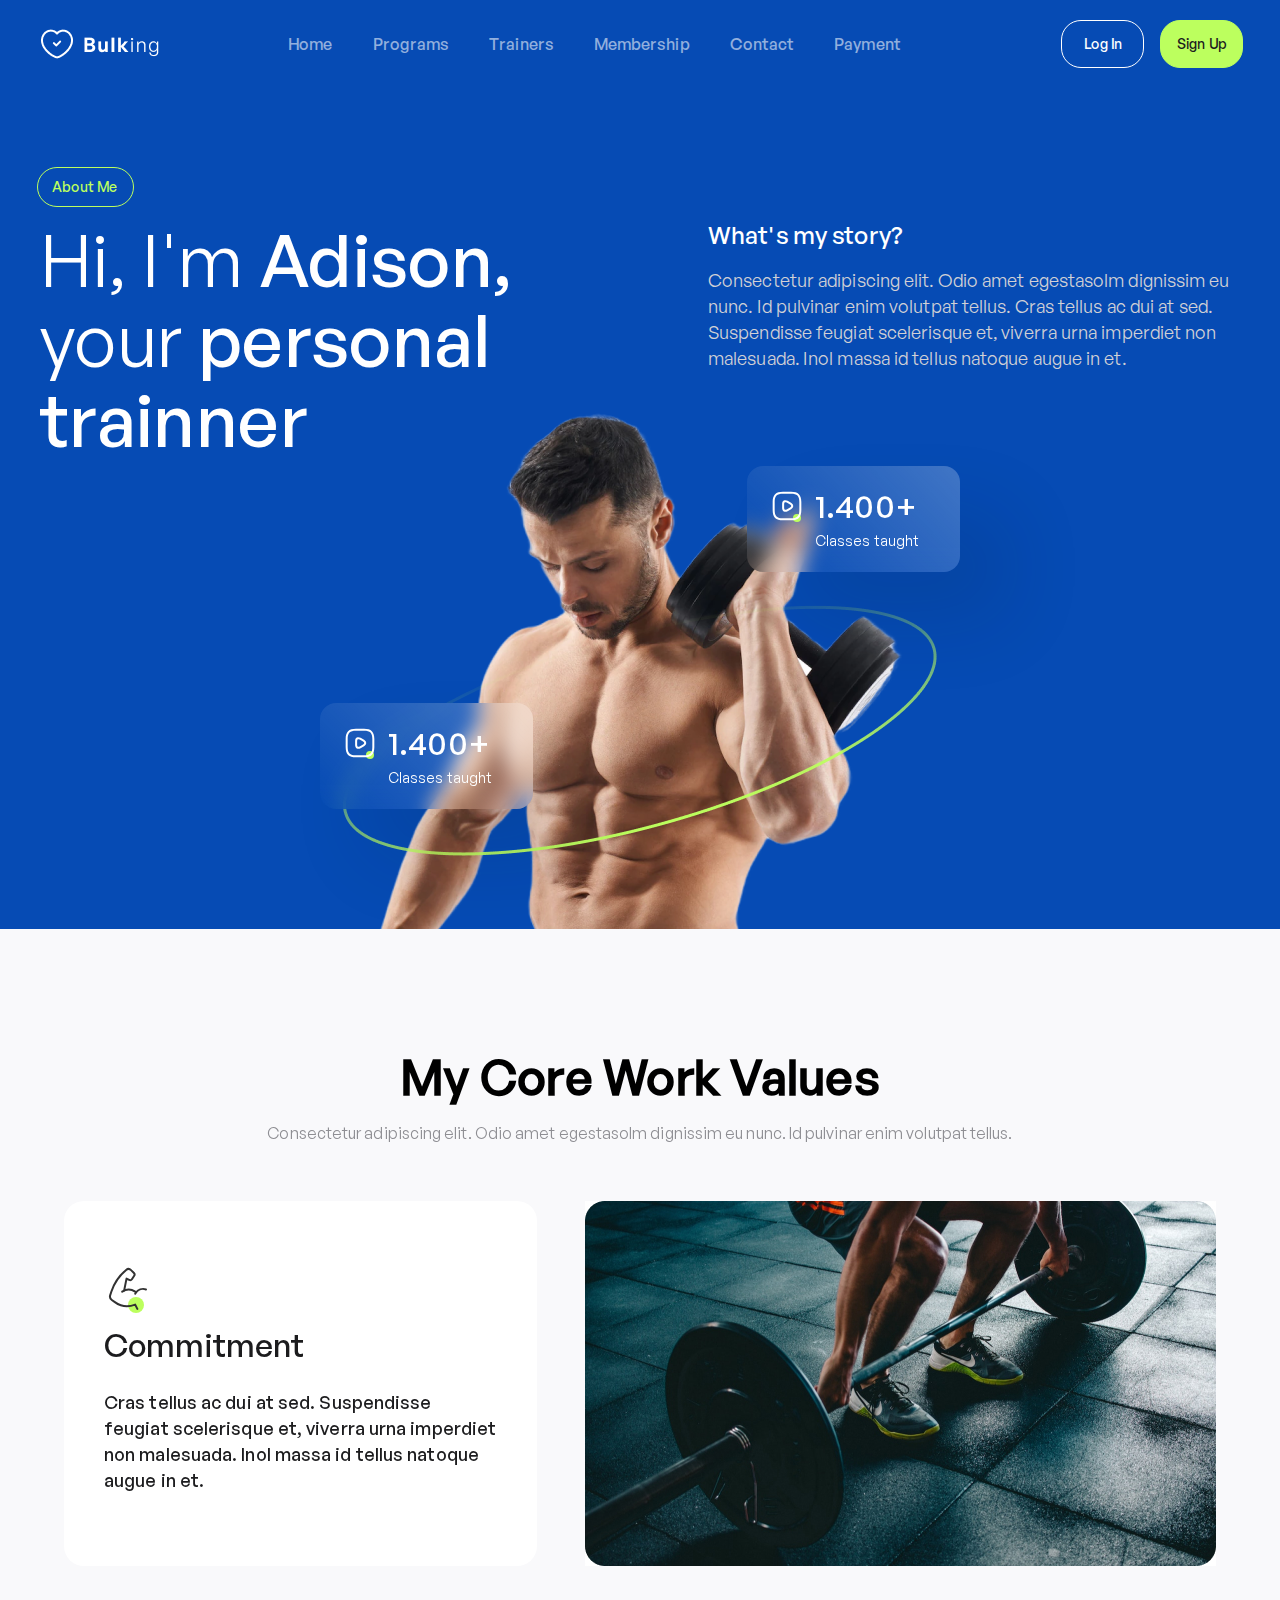
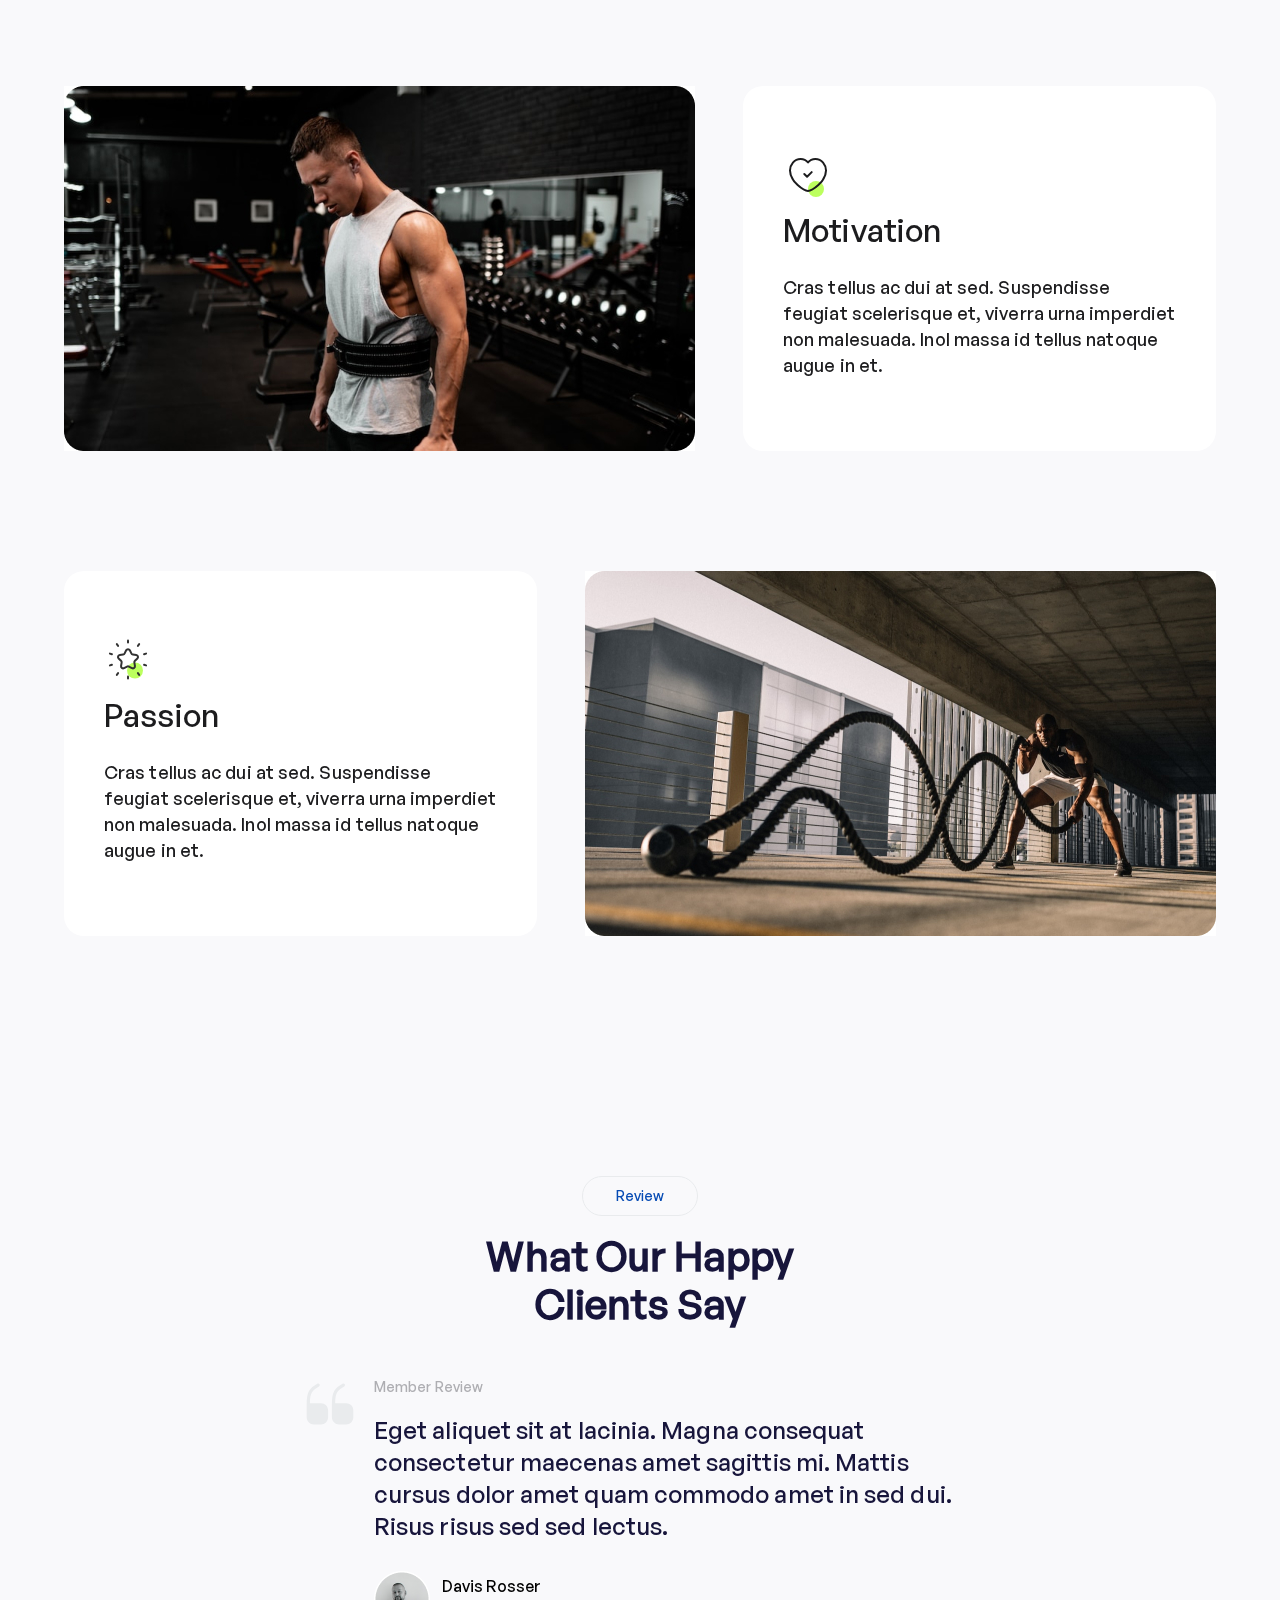
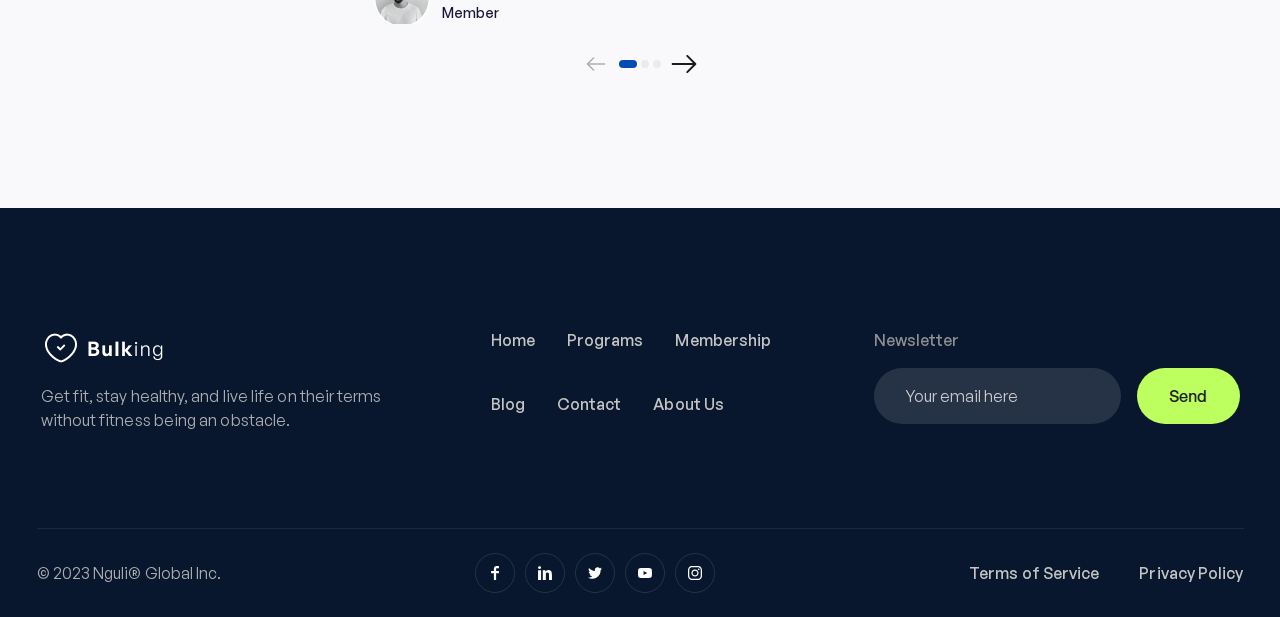
==== commit 1671bcca: "add aboutus styles" ====
--- a/aboutus.html
+++ b/aboutus.html
@@ -66,7 +66,14 @@
                 </div>
             </div>
         </div>
-
+    <div class="expiriences">
+        <span class="title-number">1.400+</span>
+        <span class="expiriences-text">Classes taught</span>
+    </div>
+    <div class="expiriences expiriences-list">
+        <span class="title-number">1.400+</span>
+        <span class="expiriences-text">Classes taught</span>
+    </div>
 
     </section>
 
--- a/css/main.min.css
+++ b/css/main.min.css
@@ -1 +1 @@
-@font-face{font-family:"GeneralSans-Regular";src:url("../fonts/GeneralSans-Regular.woff2") format("woff2"),url("../fonts/GeneralSans-Regular.woff") format("woff"),url("../fonts/GeneralSans-Regular.ttf") format("truetype");font-weight:400;font-display:swap;font-style:normal}@font-face{font-family:"GeneralSans-Medium";src:url("../fonts/GeneralSans-Medium.woff2") format("woff2"),url("../fonts/GeneralSans-Medium.woff") format("woff"),url("../fonts/GeneralSans-Medium.ttf") format("truetype");font-weight:500;font-display:swap;font-style:normal}@font-face{font-family:"GeneralSans-Semibold";src:url("../fonts/GeneralSans-Semibold.woff2") format("woff2"),url("../fonts/GeneralSans-Semibold.woff") format("woff"),url("../fonts/GeneralSans-Semibold.ttf") format("truetype");font-weight:600;font-display:swap;font-style:normal}@font-face{font-family:"GeneralSans-Bold";src:url("../fonts/GeneralSans-Bold.woff2") format("woff2"),url("../fonts/GeneralSans-Bold.woff") format("woff"),url("../fonts/GeneralSans-Bold.ttf") format("truetype");font-weight:700;font-display:swap;font-style:normal}@font-face{font-family:"Inter-Bold";src:url("../fonts/Inter-Bold.woff2") format("woff2"),url("../fonts/Inter-Bold.woff") format("woff");font-weight:700;font-style:normal;font-display:swap}@font-face{font-family:"Poppins";src:url("../fonts/Poppins-SemiBold.woff2") format("woff2"),url("../fonts/Poppins-SemiBold.woff") format("woff");font-weight:600;font-style:normal;font-display:swap}*{margin:0;padding:0;box-sizing:border-box}ul{list-style:none}a{text-decoration:none;color:inherit}img{max-width:100%;display:block}.btn{border:none;outline:none;background:rgba(0,0,0,0);color:inherit;font:inherit;cursor:pointer}input,textarea{font:inherit;background:rgba(0,0,0,0);outline:none;border:none}input::-moz-placeholder, textarea::-moz-placeholder{font:inherit;color:inherit}input::placeholder,textarea::placeholder{font:inherit;color:inherit}body{font-family:"GeneralSans-Medium";font-size:16px;line-height:1;font-weight:500;color:#1c1c1e;letter-spacing:.005em;display:flex;flex-direction:column;min-height:100vh;overflow-x:hidden;scroll-behavior:smooth;background:#f9f9fb}main{flex:1}.container{max-width:1207px;width:100%;margin:0 auto}@media(max-width: 1220px){.container{padding:0 10px}}.inner-subtitle{width:116px;border:1px solid #e9ebed;border-radius:20px;display:block;margin:0 auto;font-size:14px;line-height:22px;padding:8px 0;text-align:center;color:#064bb4;text-transform:capitalize}.inner-title{font-size:40px;line-height:48px;text-align:center;margin:16px auto 43px;color:#17153b}@media(max-width: 450px){.inner-title{font-size:35px;line-height:45px}}.btn-up{width:50px;height:60px;border-radius:5px;background:#bcff5e url(../img/arrow-up.svg) no-repeat center;position:fixed;right:20px;bottom:185px;z-index:-1;opacity:0;transition:.3s linear}.btn-up.active{z-index:5;opacity:1}.slick-slider{position:relative;display:block;box-sizing:border-box;-webkit-touch-callout:none;-webkit-user-select:none;-moz-user-select:none;user-select:none;touch-action:pan-y;-webkit-tap-highlight-color:rgba(0,0,0,0)}.slick-list{position:relative;overflow:hidden;display:block;margin:0;padding:0}.slick-list:focus{outline:none}.slick-list.dragging{cursor:pointer;cursor:hand}.slick-slider .slick-track,.slick-slider .slick-list{transform:translate3d(0, 0, 0)}.slick-track{position:relative;left:0;top:0;display:block;margin-left:auto;margin-right:auto}.slick-track:before,.slick-track:after{content:"";display:table}.slick-track:after{clear:both}.slick-loading .slick-track{visibility:hidden}.slick-slide{float:left;height:100%;min-height:1px;display:none}[dir=rtl] .slick-slide{float:right}.slick-slide img{display:block}.slick-slide.slick-loading img{display:none}.slick-slide.dragging img{pointer-events:none}.slick-initialized .slick-slide{display:block}.slick-loading .slick-slide{visibility:hidden}.slick-vertical .slick-slide{display:block;height:auto;border:1px solid rgba(0,0,0,0)}.slick-arrow.slick-hidden{display:none}.select2-container{box-sizing:border-box;display:inline-block;margin:0;position:relative;vertical-align:middle}.select2-container .select2-selection--single{box-sizing:border-box;cursor:pointer;display:block;height:28px;-moz-user-select:none;user-select:none;-webkit-user-select:none}.select2-container .select2-selection--single .select2-selection__rendered{display:block;padding-left:8px;padding-right:20px;overflow:hidden;text-overflow:ellipsis;white-space:nowrap}.select2-container .select2-selection--single .select2-selection__clear{background-color:rgba(0,0,0,0);border:none;font-size:1em}.select2-container[dir=rtl] .select2-selection--single .select2-selection__rendered{padding-right:8px;padding-left:20px}.select2-container .select2-selection--multiple{box-sizing:border-box;cursor:pointer;display:block;min-height:32px;-moz-user-select:none;user-select:none;-webkit-user-select:none}.select2-container .select2-selection--multiple .select2-selection__rendered{display:inline;list-style:none;padding:0}.select2-container .select2-selection--multiple .select2-selection__clear{background-color:rgba(0,0,0,0);border:none;font-size:1em}.select2-container .select2-search--inline .select2-search__field{box-sizing:border-box;border:none;font-size:100%;margin-top:5px;margin-left:5px;padding:0;max-width:100%;resize:none;height:18px;vertical-align:bottom;font-family:sans-serif;overflow:hidden;word-break:keep-all}.select2-container .select2-search--inline .select2-search__field::-webkit-search-cancel-button{-webkit-appearance:none}.select2-dropdown{background-color:#fff;border:1px solid #aaa;border-radius:4px;box-sizing:border-box;display:block;position:absolute;left:-100000px;width:100%;z-index:1051}.select2-results{display:block}.select2-results__options{list-style:none;margin:0;padding:0}.select2-results__option{padding:6px;-moz-user-select:none;user-select:none;-webkit-user-select:none}.select2-results__option--selectable{cursor:pointer}.select2-container--open .select2-dropdown{left:0}.select2-container--open .select2-dropdown--above{border-bottom:none;border-bottom-left-radius:0;border-bottom-right-radius:0}.select2-container--open .select2-dropdown--below{border-top:none;border-top-left-radius:0;border-top-right-radius:0}.select2-search--dropdown{display:block;padding:4px}.select2-search--dropdown .select2-search__field{padding:4px;width:100%;box-sizing:border-box}.select2-search--dropdown .select2-search__field::-webkit-search-cancel-button{-webkit-appearance:none}.select2-search--dropdown.select2-search--hide{display:none}.select2-close-mask{border:0;margin:0;padding:0;display:block;position:fixed;left:0;top:0;min-height:100%;min-width:100%;height:auto;width:auto;opacity:0;z-index:99;background-color:#fff;filter:alpha(opacity=0)}.select2-hidden-accessible{border:0 !important;clip:rect(0 0 0 0) !important;-webkit-clip-path:inset(50%) !important;clip-path:inset(50%) !important;height:1px !important;overflow:hidden !important;padding:0 !important;position:absolute !important;width:1px !important;white-space:nowrap !important}.select2-container--default .select2-selection--single{background-color:#fff;border:1px solid #aaa;border-radius:4px}.select2-container--default .select2-selection--single .select2-selection__rendered{color:#444;line-height:28px}.select2-container--default .select2-selection--single .select2-selection__clear{cursor:pointer;float:right;font-weight:bold;height:26px;margin-right:20px;padding-right:0px}.select2-container--default .select2-selection--single .select2-selection__placeholder{color:#999}.select2-container--default .select2-selection--single .select2-selection__arrow{height:26px;position:absolute;top:1px;right:1px;width:20px}.select2-container--default .select2-selection--single .select2-selection__arrow b{border-color:#888 rgba(0,0,0,0) rgba(0,0,0,0) rgba(0,0,0,0);border-style:solid;border-width:5px 4px 0 4px;height:0;left:50%;margin-left:-4px;margin-top:-2px;position:absolute;top:50%;width:0}.select2-container--default[dir=rtl] .select2-selection--single .select2-selection__clear{float:left}.select2-container--default[dir=rtl] .select2-selection--single .select2-selection__arrow{left:1px;right:auto}.select2-container--default.select2-container--disabled .select2-selection--single{background-color:#eee;cursor:default}.select2-container--default.select2-container--disabled .select2-selection--single .select2-selection__clear{display:none}.select2-container--default.select2-container--open .select2-selection--single .select2-selection__arrow b{border-color:rgba(0,0,0,0) rgba(0,0,0,0) #888 rgba(0,0,0,0);border-width:0 4px 5px 4px}.select2-container--default .select2-selection--multiple{background-color:#fff;border:1px solid #aaa;border-radius:4px;cursor:text;padding-bottom:5px;padding-right:5px;position:relative}.select2-container--default .select2-selection--multiple.select2-selection--clearable{padding-right:25px}.select2-container--default .select2-selection--multiple .select2-selection__clear{cursor:pointer;font-weight:bold;height:20px;margin-right:10px;margin-top:5px;position:absolute;right:0;padding:1px}.select2-container--default .select2-selection--multiple .select2-selection__choice{background-color:#e4e4e4;border:1px solid #aaa;border-radius:4px;box-sizing:border-box;display:inline-block;margin-left:5px;margin-top:5px;padding:0;padding-left:20px;position:relative;max-width:100%;overflow:hidden;text-overflow:ellipsis;vertical-align:bottom;white-space:nowrap}.select2-container--default .select2-selection--multiple .select2-selection__choice__display{cursor:default;padding-left:2px;padding-right:5px}.select2-container--default .select2-selection--multiple .select2-selection__choice__remove{background-color:rgba(0,0,0,0);border:none;border-right:1px solid #aaa;border-top-left-radius:4px;border-bottom-left-radius:4px;color:#999;cursor:pointer;font-size:1em;font-weight:bold;padding:0 4px;position:absolute;left:0;top:0}.select2-container--default .select2-selection--multiple .select2-selection__choice__remove:hover,.select2-container--default .select2-selection--multiple .select2-selection__choice__remove:focus{background-color:#f1f1f1;color:#333;outline:none}.select2-container--default[dir=rtl] .select2-selection--multiple .select2-selection__choice{margin-left:5px;margin-right:auto}.select2-container--default[dir=rtl] .select2-selection--multiple .select2-selection__choice__display{padding-left:5px;padding-right:2px}.select2-container--default[dir=rtl] .select2-selection--multiple .select2-selection__choice__remove{border-left:1px solid #aaa;border-right:none;border-top-left-radius:0;border-bottom-left-radius:0;border-top-right-radius:4px;border-bottom-right-radius:4px}.select2-container--default[dir=rtl] .select2-selection--multiple .select2-selection__clear{float:left;margin-left:10px;margin-right:auto}.select2-container--default.select2-container--focus .select2-selection--multiple{border:solid #000 1px;outline:0}.select2-container--default.select2-container--disabled .select2-selection--multiple{background-color:#eee;cursor:default}.select2-container--default.select2-container--disabled .select2-selection__choice__remove{display:none}.select2-container--default.select2-container--open.select2-container--above .select2-selection--single,.select2-container--default.select2-container--open.select2-container--above .select2-selection--multiple{border-top-left-radius:0;border-top-right-radius:0}.select2-container--default.select2-container--open.select2-container--below .select2-selection--single,.select2-container--default.select2-container--open.select2-container--below .select2-selection--multiple{border-bottom-left-radius:0;border-bottom-right-radius:0}.select2-container--default .select2-search--dropdown .select2-search__field{border:1px solid #aaa}.select2-container--default .select2-search--inline .select2-search__field{background:rgba(0,0,0,0);border:none;outline:0;box-shadow:none;-webkit-appearance:textfield}.select2-container--default .select2-results>.select2-results__options{max-height:200px;overflow-y:auto}.select2-container--default .select2-results__option .select2-results__option{padding-left:1em}.select2-container--default .select2-results__option .select2-results__option .select2-results__group{padding-left:0}.select2-container--default .select2-results__option .select2-results__option .select2-results__option{margin-left:-1em;padding-left:2em}.select2-container--default .select2-results__option .select2-results__option .select2-results__option .select2-results__option{margin-left:-2em;padding-left:3em}.select2-container--default .select2-results__option .select2-results__option .select2-results__option .select2-results__option .select2-results__option{margin-left:-3em;padding-left:4em}.select2-container--default .select2-results__option .select2-results__option .select2-results__option .select2-results__option .select2-results__option .select2-results__option{margin-left:-4em;padding-left:5em}.select2-container--default .select2-results__option .select2-results__option .select2-results__option .select2-results__option .select2-results__option .select2-results__option .select2-results__option{margin-left:-5em;padding-left:6em}.select2-container--default .select2-results__option--group{padding:0}.select2-container--default .select2-results__option--disabled{color:#999}.select2-container--default .select2-results__option--selected{background-color:#ddd}.select2-container--default .select2-results__option--highlighted.select2-results__option--selectable{background-color:#5897fb;color:#fff}.select2-container--default .select2-results__group{cursor:default;display:block;padding:6px}.select2-container--classic .select2-selection--single{background-color:#f7f7f7;border:1px solid #aaa;border-radius:4px;outline:0;background-image:linear-gradient(to bottom, white 50%, #eeeeee 100%);background-repeat:repeat-x;filter:progid:DXImageTransform.Microsoft.gradient(startColorstr="#FFFFFFFF", endColorstr="#FFEEEEEE", GradientType=0)}.select2-container--classic .select2-selection--single:focus{border:1px solid #5897fb}.select2-container--classic .select2-selection--single .select2-selection__rendered{color:#444;line-height:28px}.select2-container--classic .select2-selection--single .select2-selection__clear{cursor:pointer;float:right;font-weight:bold;height:26px;margin-right:20px}.select2-container--classic .select2-selection--single .select2-selection__placeholder{color:#999}.select2-container--classic .select2-selection--single .select2-selection__arrow{background-color:#ddd;border:none;border-left:1px solid #aaa;border-top-right-radius:4px;border-bottom-right-radius:4px;height:26px;position:absolute;top:1px;right:1px;width:20px;background-image:linear-gradient(to bottom, #eeeeee 50%, #cccccc 100%);background-repeat:repeat-x;filter:progid:DXImageTransform.Microsoft.gradient(startColorstr="#FFEEEEEE", endColorstr="#FFCCCCCC", GradientType=0)}.select2-container--classic .select2-selection--single .select2-selection__arrow b{border-color:#888 rgba(0,0,0,0) rgba(0,0,0,0) rgba(0,0,0,0);border-style:solid;border-width:5px 4px 0 4px;height:0;left:50%;margin-left:-4px;margin-top:-2px;position:absolute;top:50%;width:0}.select2-container--classic[dir=rtl] .select2-selection--single .select2-selection__clear{float:left}.select2-container--classic[dir=rtl] .select2-selection--single .select2-selection__arrow{border:none;border-right:1px solid #aaa;border-radius:0;border-top-left-radius:4px;border-bottom-left-radius:4px;left:1px;right:auto}.select2-container--classic.select2-container--open .select2-selection--single{border:1px solid #5897fb}.select2-container--classic.select2-container--open .select2-selection--single .select2-selection__arrow{background:rgba(0,0,0,0);border:none}.select2-container--classic.select2-container--open .select2-selection--single .select2-selection__arrow b{border-color:rgba(0,0,0,0) rgba(0,0,0,0) #888 rgba(0,0,0,0);border-width:0 4px 5px 4px}.select2-container--classic.select2-container--open.select2-container--above .select2-selection--single{border-top:none;border-top-left-radius:0;border-top-right-radius:0;background-image:linear-gradient(to bottom, white 0%, #eeeeee 50%);background-repeat:repeat-x;filter:progid:DXImageTransform.Microsoft.gradient(startColorstr="#FFFFFFFF", endColorstr="#FFEEEEEE", GradientType=0)}.select2-container--classic.select2-container--open.select2-container--below .select2-selection--single{border-bottom:none;border-bottom-left-radius:0;border-bottom-right-radius:0;background-image:linear-gradient(to bottom, #eeeeee 50%, white 100%);background-repeat:repeat-x;filter:progid:DXImageTransform.Microsoft.gradient(startColorstr="#FFEEEEEE", endColorstr="#FFFFFFFF", GradientType=0)}.select2-container--classic .select2-selection--multiple{background-color:#fff;border:1px solid #aaa;border-radius:4px;cursor:text;outline:0;padding-bottom:5px;padding-right:5px}.select2-container--classic .select2-selection--multiple:focus{border:1px solid #5897fb}.select2-container--classic .select2-selection--multiple .select2-selection__clear{display:none}.select2-container--classic .select2-selection--multiple .select2-selection__choice{background-color:#e4e4e4;border:1px solid #aaa;border-radius:4px;display:inline-block;margin-left:5px;margin-top:5px;padding:0}.select2-container--classic .select2-selection--multiple .select2-selection__choice__display{cursor:default;padding-left:2px;padding-right:5px}.select2-container--classic .select2-selection--multiple .select2-selection__choice__remove{background-color:rgba(0,0,0,0);border:none;border-top-left-radius:4px;border-bottom-left-radius:4px;color:#888;cursor:pointer;font-size:1em;font-weight:bold;padding:0 4px}.select2-container--classic .select2-selection--multiple .select2-selection__choice__remove:hover{color:#555;outline:none}.select2-container--classic[dir=rtl] .select2-selection--multiple .select2-selection__choice{margin-left:5px;margin-right:auto}.select2-container--classic[dir=rtl] .select2-selection--multiple .select2-selection__choice__display{padding-left:5px;padding-right:2px}.select2-container--classic[dir=rtl] .select2-selection--multiple .select2-selection__choice__remove{border-top-left-radius:0;border-bottom-left-radius:0;border-top-right-radius:4px;border-bottom-right-radius:4px}.select2-container--classic.select2-container--open .select2-selection--multiple{border:1px solid #5897fb}.select2-container--classic.select2-container--open.select2-container--above .select2-selection--multiple{border-top:none;border-top-left-radius:0;border-top-right-radius:0}.select2-container--classic.select2-container--open.select2-container--below .select2-selection--multiple{border-bottom:none;border-bottom-left-radius:0;border-bottom-right-radius:0}.select2-container--classic .select2-search--dropdown .select2-search__field{border:1px solid #aaa;outline:0}.select2-container--classic .select2-search--inline .select2-search__field{outline:0;box-shadow:none}.select2-container--classic .select2-dropdown{background-color:#fff;border:1px solid rgba(0,0,0,0)}.select2-container--classic .select2-dropdown--above{border-bottom:none}.select2-container--classic .select2-dropdown--below{border-top:none}.select2-container--classic .select2-results>.select2-results__options{max-height:200px;overflow-y:auto}.select2-container--classic .select2-results__option--group{padding:0}.select2-container--classic .select2-results__option--disabled{color:gray}.select2-container--classic .select2-results__option--highlighted.select2-results__option--selectable{background-color:#3875d7;color:#fff}.select2-container--classic .select2-results__group{cursor:default;display:block;padding:6px}.select2-container--classic.select2-container--open .select2-dropdown{border-color:#5897fb}.hero{background-color:#064bb4;background-image:url(../img/man.png);background-repeat:no-repeat;background-position:right 10% top 105px;padding-bottom:98px}@media(max-width: 980px){.hero{background-size:auto}}@media(max-width: 768px){.hero{background-position:center}}@media(max-width: 450px){.hero{background:#064bb4}}.hero-midle{padding:62px 0 120px;display:flex;gap:200px}.hero-content{max-width:616px;width:100%}.hero-title{font-family:"GeneralSans-Regular";font-size:72px;line-height:80px;font-weight:400;letter-spacing:.005em;color:#fff;margin-bottom:16px}.hero-title span{font-family:"GeneralSans-Medium";font-size:72px;line-height:80px;font-weight:500}@media(max-width: 980px){.hero-title span{font-size:52px;line-height:60px}}@media(max-width: 450px){.hero-title span{font-size:40px;line-height:50px}}@media(max-width: 980px){.hero-title{font-size:52px;line-height:60px}}@media(max-width: 450px){.hero-title{font-size:40px;line-height:50px}}.hero-text{max-width:462px;width:100%;font-family:"GeneralSans-Regular";font-size:16px;line-height:24px;font-weight:400;letter-spacing:.005em;color:#c7c7cc;margin-bottom:48px}.hero-link{display:block;width:176px;text-align:center;background:#bcff5e;border-radius:24px;padding:16px 0;font-size:16px;line-height:24px;margin-bottom:80px}.hero-sapport{font-size:14px;line-height:22px;letter-spacing:.005em;color:#fff;margin-bottom:24px;display:block}.hero-brand{display:flex;gap:32px;flex-wrap:wrap}@media(max-width: 590px){.hero-brand{justify-content:center}}.hero-indicate{width:308px;position:relative}@media(max-width: 768px){.hero-indicate{display:none}}.hero .heart-rate{width:103px;height:116px;background:rgba(255,255,255,.1215686275);-webkit-backdrop-filter:blur(10px);backdrop-filter:blur(10px);border-radius:12px;font-weight:400;color:#fff;padding:12px}.hero .heart-rate-title{font-family:"GeneralSans-Regular";font-size:13px;line-height:22px;font-weight:400;margin:40px 0 5px;opacity:.8;display:block}.hero .heart-rate-number{font-family:"GeneralSans-Semibold";font-size:17px;line-height:26px;font-weight:600}.hero .heart-rate:first-child{background-image:url(../img/arm.svg);background-repeat:no-repeat;background-position:left 12px top 12px;position:absolute;right:0;top:119px}.hero .heart-rate:last-child{background-image:url(../img/Rate.svg);background-repeat:no-repeat;background-position:left 10px top 10px;position:absolute;left:0;bottom:8px}@media(max-width: 980px){.hero .heart-rate:last-child{left:auto;right:0}}.hero-bottom{display:flex;gap:64px}@media(max-width: 1207px){.hero-bottom{flex-wrap:wrap;justify-content:center}}.hero-programs{display:flex;box-shadow:64px 64px 80px rgba(8,23,45,.1607843137);flex-wrap:wrap;justify-content:center}@media(max-width: 980px){.hero-programs{gap:20px;padding:10px}}.hero-programs .program-block{width:291px;padding:24px;background-color:#fff;background-repeat:no-repeat;background-position:left 24px top 24px;cursor:pointer;transition:.3s linear}.hero-programs .program-block.training{background-image:url(../img/armicon.svg)}.hero-programs .program-block.programs{background-image:url(../img/workout.svg)}.hero-programs .program-block.diet{background-image:url(../img/slim-waist.svg)}.hero-programs .program-block.active{background-color:#bcff5e;pointer-events:none}@media(max-width: 980px){.hero-programs .program-block{box-shadow:0 0 8px 12px rgba(179,170,179,.2)}}.hero-programs .program-title{font-size:20px;line-height:28px;margin:72px 0 12px;display:block}.hero-programs .program-text{font-family:"GeneralSans-Regular";font-size:16px;line-height:24px;font-weight:400;margin-bottom:24px}.hero-programs .program-link{display:block;width:98px;font-size:14px;line-height:22px;background:url(../img/arrow.svg) no-repeat right center}.hero-descript{width:263px}.hero-descript-title{font-size:40px;line-height:48px;color:#fff;display:block;margin-bottom:16px}.hero-descript-text{font-family:"GeneralSans-Regular";font-size:16px;line-height:24px;font-weight:400;color:#d1d1d6}.header{height:88px}@media(max-width: 450px){.header{height:130px}}.header-fixed{position:fixed;z-index:3;top:0;right:0;left:0;background-color:#064bb4}@media(max-width: 450px){.header-fixed{padding-bottom:50px}}.header-wrapper{padding:20px 0;display:flex;justify-content:space-between;align-items:center}@media(max-width: 1220px){.header-wrapper{padding:20px 10px}}.header-block{display:flex;align-items:center;gap:32px}@media(max-width: 450px){.header-block{position:absolute;left:50%;transform:translateX(-50%);top:80px;width:100%;justify-content:center}}.header-acount{display:flex;gap:16px}.header .burger{display:none}@media(max-width: 980px){.header .burger{display:block;width:60px;height:40px;position:relative;z-index:5;background:url(../img/bars-solid.svg) no-repeat center;transition:.3s linear}.header .burger.active{background:url(../img/xmark-solid.svg) no-repeat center}}.header .acount-link{width:83px;padding:12px 0;font-size:14px;line-height:22px;letter-spacing:.005em;color:#fff;border:1px solid #fff;border-radius:20px;text-align:center}.header .acount-link.active{background:#bcff5e;border-color:#bcff5e;color:#1c1c1e}@media(max-width: 980px){.header .nav{transform:translateX(-100%);position:absolute;background:#fff;top:0;right:0;bottom:0;left:0;height:100vh;z-index:2;overflow-x:hidden;transition:.4s linear}.header .nav.active{transform:translateX(0)}}.header .menu{display:flex;gap:40px}@media(max-width: 980px){.header .menu{flex-direction:column;align-items:center;justify-content:center;height:100vh}}.header .link{line-height:24px;letter-spacing:.005em;color:#fff;opacity:.56;text-transform:capitalize;transition:.2s ease}@media(max-width: 980px){.header .link{color:#000}}.header .link:hover{opacity:1}.availablePrograms{padding:74px 0 120px}.availablePrograms .hero-programs{box-shadow:none}.availablePrograms-title{max-width:426px;width:100%}.faqs{padding:120px 0 120px}.faqs-wrapper{display:flex;justify-content:center;gap:80px;align-items:flex-start}@media(max-width: 1100px){.faqs-wrapper{flex-wrap:wrap}}.faqs-tabs{max-width:700px;width:100%}.faqs-content{max-width:421px;width:100%}.faqs-content p{font-weight:400;line-height:24px;letter-spacing:.08px;color:#636366;font-size:16px;margin-bottom:48px}.faqs-title{line-height:80px;letter-spacing:.36px;font-size:72px;margin-bottom:16px}.faqs-btn{background:#bcff5e;padding:16px 0;border-radius:24px;width:176px}.faqs .tabs-title{color:#1c1c1e;font-size:25px;max-width:504px;width:100%;display:block;line-height:32px;letter-spacing:.12px;margin-bottom:36px}.faqs .faq-tab-text{display:none;padding:4px 50px 0 0;color:#636366;font-family:"GeneralSans-Medium";font-size:16px;line-height:24px;font-weight:400;letter-spacing:.08px}@media(max-width: 590px){.faqs .faq-tab-text{padding:4px 36px 0 0}}.faqs .faq-tab:not(:last-child){margin-bottom:15px}.faqs .faq-title{font-size:20px;line-height:28px;letter-spacing:.1px;display:block;cursor:pointer;position:relative;padding:12px 0}@media(max-width: 590px){.faqs .faq-title{padding:12px 36px 12px 0}}.faqs .faq-title::after{content:"+";width:24px;height:24px;display:flex;justify-content:center;align-items:center;border-radius:50%;border:1px solid #1c1c1e;position:absolute;right:0;top:14px;z-index:1;transition:.3s linear}.faqs .faq-title.active{pointer-events:none}.faqs .faq-title.active::after{content:"─";color:#fff;background:#000}.personal{padding:48px 0 182px}.personal-wrapper{display:flex;align-items:flex-start;gap:80px;justify-content:center;flex-wrap:wrap}.personal-content{max-width:721px;width:100%}@media(max-width: 768px){.personal-content{max-width:100%}}.personal-content h2{font-size:24px;line-height:32px;letter-spacing:.12px}.personal-title{font-size:72px;line-height:80px;letter-spacing:.36px}.personal-title span{font-weight:300}.personal-title+p{max-width:462px;width:100%}.personal-text{font-size:18px;margin:16px 0 32px;color:#636366;font-weight:400;line-height:24px;letter-spacing:.08px}.personal-list{color:#636366;font-size:18px;font-weight:400;line-height:26px;letter-spacing:.09px;margin-bottom:32px;margin-left:20px}.personal-feature{display:flex;gap:24px}@media(max-width: 768px){.personal-feature{justify-content:center;flex-wrap:wrap}}.personal-block{padding:12px;display:flex;gap:8px}@media(max-width: 768px){.personal-block{flex-direction:column;align-items:center}}.personal-block figure{width:48px}.personal-block li:first-child{color:#aeaeb2;font-size:14px;line-height:22px;letter-spacing:.07px}.personal-block li:last-child{color:#064bb4;font-size:18px;line-height:26px;letter-spacing:.09px}.personal-video{margin:42px 0 32px 0}.personal .product-video{width:100%}.personal-details{max-width:400px;width:100%;max-width:400px;padding:24px;border-radius:20px;background:#fff}@media(max-width: 450px){.personal-details{max-width:100%;padding:12px}}.personal .details-title{display:block;font-size:18px;font-weight:600;line-height:26px;letter-spacing:.09px;margin-bottom:8px}.personal .details-text{color:#636366;font-size:16px;font-weight:400;line-height:24px;letter-spacing:.08px;margin-bottom:38px}.personal .details-list{margin:32px 0}.personal .details-list li{color:#8e8e93;font-size:16px;line-height:24px;letter-spacing:.08px;background-repeat:no-repeat;background-position:left center;padding-left:36px}.personal .details-list li:not(:last-child){margin-bottom:16px}.personal .details-list li span{font-weight:600;color:#1c1c1e}.personal .details-list .timer{background-image:url(../img/timer.svg)}.personal .details-list .star{background-image:url(../img/star.svg)}.personal .details-list .award{background-image:url(../img/award.svg)}.personal .details-list .calender{background-image:url(../img/calendar.svg)}.personal .details-btn{border-radius:24px;background:#bcff5e;width:351px;padding:16px 0;line-height:24px;letter-spacing:.08px}@media(max-width: 390px){.personal .details-btn{width:100%}}.personal .video{position:relative;display:flex;max-width:721px;width:100%;height:404px}.personal .video::after{content:"";background:url(../img/video-picture.jpg) no-repeat center;position:absolute;top:0;left:0;bottom:0;right:0;z-index:2;transition:.2s ease}.personal .video.hide::after{opacity:0;z-index:-1}.personal .video-control{width:80px;height:80px;background:url(../img/play.svg) no-repeat center;position:absolute;z-index:3;left:50%;top:50%;transform:translate(-50%, -50%)}.personal .video-control.hide{opacity:0;z-index:-1}.plan{padding:66px 0 40px}.plan .mambership-title{max-width:640px;width:100%;margin:16px auto 56px}.plan-wrapper{max-width:928px;width:100%;margin-left:auto;display:flex;justify-content:center;gap:32px;flex-wrap:wrap}@media(max-width: 980px){.plan-wrapper{margin:auto}}.plan-list{padding:32px 24px;width:288px;background:#fff;border-radius:24px;transition:.3s linear}.plan-list:hover{background:#064bb4}.plan-list:hover .plan-price{color:#fff}.plan-list:hover .plan-price span{color:#fff}.plan-list:hover span.plan-list-title{color:#fff}.plan-list:hover p.plan-list-text{color:#fff}.plan-price{font-size:40px;line-height:48px;letter-spacing:.2px}.plan-price span{color:#aeaeb2;font-size:16px;line-height:24px;letter-spacing:.08px}.plan-list-title{display:block;color:#064bb4;font-size:20px;line-height:28px;letter-spacing:.1px;margin:12px 0 16px}.plan-list-text{color:#3a3a3c;font-family:"GeneralSans-Regular";font-size:16px;line-height:24px;font-weight:400;letter-spacing:.08px;margin-bottom:24px}.plan-list-link{display:block;border-radius:20px;padding:12px 0;font-size:14px;line-height:22px;letter-spacing:.07px;text-align:center;background:#bcff5e}.overview{padding-bottom:120px}.overview-title{padding:16px 12px;display:block;font-family:"GeneralSans-Semibold";font-size:18px;line-height:26px;font-weight:600;color:#064bb4;letter-spacing:.09px}.overview .table{width:100%}.overview .table th{font-size:18px;line-height:26px;letter-spacing:.09px;font-weight:500}.overview .table th:first-child{text-align:left}@media(max-width: 450px){.overview .table th:first-child{font-size:16px}}@media(max-width: 390px){.overview .table th:first-child{font-size:13px}}.overview .table tr{padding:16px 12px;display:grid;grid-template-columns:repeat(4, 1fr)}@media(max-width: 768px){.overview .table tr+tr{grid-template-rows:auto}.overview .table tr+tr .title{grid-column:1/5;text-align:center;padding:5px 0}.overview .table tr+tr td:nth-child(2){grid-row:2/3;grid-column:1/2;height:26px}.overview .table tr+tr td:nth-child(3){grid-row:2/3;grid-column:2/4;height:26px}.overview .table tr+tr td:last-child{grid-row:2/3;grid-column:4/5;height:26px}}.overview .table tr:nth-child(odd){background:#fff}.overview .table tr .title{font-size:18px;line-height:26px;letter-spacing:.09px}.overview .table tr .check{background:url(../img/checkmark.svg) no-repeat center}.overview .table tr .check.close{background:url(../img/close-circle.svg) no-repeat center}.payment{padding:74px 0 120px}.payment-wrapper{display:flex;justify-content:center;align-items:flex-start;gap:79px}.payment-content{max-width:722px;width:100%}.payment-title{color:#09080d;font-size:32px;line-height:40px;letter-spacing:.16px;margin-bottom:48px}.payment-metotd{display:flex;flex-direction:column;gap:24px}.payment-metotd label{position:relative;padding:24px 0 16px;border-radius:32px;border:1px solid #e9ebed;background-color:#fff;display:block;height:72px;cursor:pointer}.payment-metotd label span{width:24px;height:24px;display:block;position:absolute;border-radius:50%;border:1px solid #e5e5e7;top:50%;left:16px;transform:translateY(-50%);transition:.3s ease}.payment-metotd label[for=paypal]{background-image:url(../img/paypal.svg);background-repeat:no-repeat;background-position:left 64px center}.payment-metotd label[for=pay]{background-image:url(../img/ApplePay.svg);background-repeat:no-repeat;background-position:left 64px center}.payment-metotd input{position:absolute;z-index:-1;opacity:0}.payment-metotd input:checked~span{background-color:#bcff5e}.payment-metotd-title{color:#09080d;font-size:20px;line-height:28px;letter-spacing:.1px}.payment .other-title{display:block;color:#8e8e93;font-size:16px;line-height:24px;letter-spacing:.08px;margin:32px 0 32px}.payment-form{display:flex;flex-direction:column;gap:24px}.payment-form label{font-size:14px;line-height:22px;letter-spacing:.07px;margin-bottom:8px}.payment-form input{width:100%;padding:14px 16px;border-radius:24px;border:1px solid #e9ebed;background:#fff;color:#aeaeb2;font-size:16px;line-height:24px;letter-spacing:.08px}.payment-form input::-moz-placeholder{font:inherit;color:inherit}.payment-form input::placeholder{font:inherit;color:inherit}.payment .form-code{margin:24px 0;display:flex;justify-content:center;gap:25px}.payment .form-code label{display:flex;flex-direction:column;gap:8px;font-size:14px;line-height:22px;letter-spacing:.07px;width:224px}.payment .form-code label input{width:100%;padding:14px 16px;border-radius:24px;border:1px solid #e9ebed;background:#fff}.payment .form-code label input::-moz-placeholder{font:inherit;color:#aeaeb2}.payment .form-code label input::placeholder{font:inherit;color:#aeaeb2}.payment .save-card{margin-bottom:24px}.payment .save-card input{position:absolute;width:0;height:0}.payment .save-card input:checked~label::before{background:#bcff5e}.payment .save-card label{position:relative;display:flex;gap:12px;align-items:center}.payment .save-card label::before{content:"";width:24px;height:24px;border-radius:50%;border:1px solid #cdccd0;display:block}.payment .btn-form-pay{display:block;width:204px;padding:16px 0;border-radius:50px;background:#bcff5e;border:none;line-height:24px;letter-spacing:.08px}.payment-reserve{max-width:400px;width:100%;background:#fff;padding:24px;border-radius:20px}.payment-reserve .price{padding:0;margin-bottom:32px;background:rgba(0,0,0,0);color:#09080d;font-size:40px;line-height:48px;letter-spacing:.2px}.payment-reserve .price span{color:#8e8e93;font-family:"GeneralSans-Regular";font-size:14px;line-height:22px;font-weight:400;letter-spacing:.07px}.payment-reserve .plane span{font-family:"GeneralSans-Semibold";font-size:18px;line-height:26px;font-weight:600;letter-spacing:.09px}.payment-reserve .plane p{color:#8e8e93;font-family:"GeneralSans-Regular";font-size:14px;line-height:22px;font-weight:400;letter-spacing:.08px}.payment-reserve .includ{margin-top:32px}.payment-reserve .includ span{letter-spacing:.08px;margin-bottom:16px;display:block}.payment-reserve .includ li{padding-left:40px;line-height:27px;letter-spacing:.08px;background:url(../img/check-price.svg) no-repeat left center}.payment-reserve .includ li:not(:last-child){margin-bottom:16px}.payment-reserve .package{margin-top:32px;display:flex;flex-direction:column;gap:8px}.payment-reserve .package span{font-size:14px;line-height:22px;letter-spacing:.07px}.payment-reserve .package select{background:#fff;line-height:24px;letter-spacing:.08px;color:#aeaeb2}.payment-reserve .package select option:not(:last-child){margin-bottom:10px}.payment .selection span{border-radius:24px}.payment .select2-container .select2-selection--single{height:52px}.payment .select2-container .select2-selection--single .select2-selection__rendered{padding-left:0;padding-right:0;padding:14px 36px 14px 16px}.payment .select2-container--default .select2-selection--single .select2-selection__rendered{line-height:22px}.payment .select2-container--default .select2-selection--single .select2-selection__arrow b{display:none}.payment .select2-selection--single .select2-selection__arrow{height:20px;position:absolute;top:50%;right:16px;width:20px;background:url(../img/arrow-select.svg) no-repeat center;transform:translateY(-50%);transition:.3s ease}.payment .select2-container--open .select2-selection__arrow{background:url(../img/arrow-select-revers.svg) no-repeat center}.contact{padding:74px 0 120px}.contact-wrapper{display:flex;justify-content:center;align-items:flex-start;gap:73px}.contact-title{font-size:72px;line-height:80px;letter-spacing:.36px;margin-bottom:16px}.contact-title span{font-family:"GeneralSans-Regular";font-size:72px;line-height:80px;font-weight:400;letter-spacing:.36px}.contact-text{color:#636366;font-family:"GeneralSans-Regular";font-size:16px;line-height:24px;font-weight:400;letter-spacing:.08px;margin-bottom:32px}.contact .contact-form{max-width:721px;width:100%;display:flex;flex-direction:column;gap:24px}.contact .contact-form label{font-size:14px;line-height:22px;letter-spacing:.07px}.contact .contact-form label textarea{max-width:721px;width:100%;height:132px;padding:16px;border-radius:24px;border:1px solid #e9ebed;background:#fff;color:#aeaeb2;font-size:16px;line-height:24px;letter-spacing:.08px;margin-top:8px;resize:none}.contact .contact-form input{width:100%;padding:14px 16px;border-radius:24px;border:1px solid #e9ebed;background:#fff;color:#aeaeb2;font-size:16px;line-height:24px;letter-spacing:.08px;margin-top:8px}.contact .contact-form input:focus{outline:none}.contact .contact-form input::-moz-placeholder{font:inherit;color:inherit}.contact .contact-form input::placeholder{font:inherit;color:inherit}.contact .contact-form .btn-contact{align-self:end;width:204px;padding:16px 0;border-radius:50px;background:#bcff5e;border:none;line-height:24px;letter-spacing:.08px;margin-top:24px}.contact .contact-reserve{max-width:400px;width:100%;background:#fff;padding:24px;border-radius:20px}.contact .contact-reserve span{display:block;font-family:"GeneralSans-Bold";font-size:18px;line-height:26px;font-weight:600;letter-spacing:.09px;margin-bottom:8px}.contact .contact-reserve p{color:#636366;font-family:"GeneralSans-Regular";font-size:16px;line-height:24px;font-weight:400;letter-spacing:.08px;margin-bottom:32px}.contact .contact-reserve li{padding:12px 0px 12px 60px;line-height:24px;letter-spacing:.08px}.contact .contact-reserve li:not(:last-child){margin-bottom:20px}.contact .contact-reserve .phone{background:url(../img/contact-phone.svg) no-repeat center left}.contact .contact-reserve .email{background:url(../img/contact-email.svg) no-repeat center left}.contact .contact-reserve .location{background:url(../img/contact-location.svg) no-repeat center left}.aboutus{background-color:#064bb4;background-image:url(../img/man2.png);background-repeat:no-repeat;background-position:bottom 0 center;padding:79px 0 470px}.aboutus-btn{display:block;width:97px;text-align:center;padding:8px;border-radius:20px;border:1px solid #bcff5e;color:#bcff5e;font-size:14px;line-height:22px;letter-spacing:.07px;margin-bottom:12px;cursor:pointer}.aboutus-wrapper{display:flex;justify-content:center;align-items:flex-start;flex-wrap:wrap;gap:183px}.aboutus-title{max-width:485px;width:100%;color:#fff;font-family:"GeneralSans-Regular";font-size:72px;line-height:80px;font-weight:400;letter-spacing:.36px}.aboutus-title span{font-family:"GeneralSans-Medium";font-size:72px;line-height:80px;font-weight:500;letter-spacing:.36px}.aboutus-right{max-width:532px;width:100%}.aboutus-right span{display:block;color:#fff;font-size:24px;line-height:32px;letter-spacing:.12px;margin-bottom:16px}.aboutus-right p{font-family:"GeneralSans-Regular";font-size:18px;line-height:26px;font-weight:400;color:#d1d1d6;letter-spacing:.09px}.aboutus-content{background:#f9f9fb;padding:120px 0}.aboutus-content-title{text-align:center;color:#000;font-size:48px;line-height:56px;letter-spacing:.24px;margin-bottom:16px}.aboutus-content-text{text-align:center;font-family:"GeneralSans-Regular";font-size:16px;line-height:24px;font-weight:400;color:#8e8e93;letter-spacing:.08px;margin-bottom:56px}.aboutus-content .commitment-block{display:flex;justify-content:center;gap:48px}.aboutus-content .motivation-block{margin-top:120px;display:flex;justify-content:center;flex-direction:row-reverse;gap:48px}.aboutus-content .passion-block{margin-top:120px;display:flex;justify-content:center;gap:48px}.aboutus-content .commitment-content{padding:64px 40px;display:flex;flex-direction:column;align-items:flex-start;max-width:473px;width:100%;gap:24px;border-radius:20px;background:#fff}.aboutus-content .arm{padding-top:60px;background:url(../img/armicon.svg) no-repeat left top;font-size:32px;line-height:40px;letter-spacing:.16px}.aboutus-content .heart{padding-top:60px;background:url(../img/heart.svg) no-repeat left top;font-size:32px;line-height:40px;letter-spacing:.16px}.aboutus-content .star{padding-top:60px;background:url(../img/star-shining.svg) no-repeat left top;font-size:32px;line-height:40px;letter-spacing:.16px}.aboutus-content .coretext{font-size:18px;line-height:26px;letter-spacing:.09px}.propose{background:#f9f9fb;padding:120px 0}.propose-title{max-width:582px;width:100%;font-size:48px;line-height:56px;text-align:center;margin:0 auto 56px auto;text-transform:capitalize}@media(max-width: 450px){.propose-title{font-size:40px;line-height:50px}}.propose-block{display:flex;justify-content:center;flex-wrap:wrap;gap:48px;align-items:center}.propose-block:nth-child(even){flex-direction:row-reverse;margin-top:120px}.propose-content{padding:38px 40px;background-color:#fff;border-radius:20px;width:521px}@media(max-width: 450px){.propose-content{padding:15px 10px}}.propose-content .title{display:block;max-width:393px;width:100%;padding-top:60px;margin-bottom:40px;font-size:32px;line-height:40px}.propose-content .arm{background:url(../img/armicon.svg) no-repeat left top}.propose-content .heart{background:url(../img/heart.svg) no-repeat left top}.propose-content .list{padding-bottom:40px;background:url(../img/line-item.svg) no-repeat left bottom;margin-bottom:40px}.propose-content .item{font-size:18px;line-height:26px;padding:5px 0 5px 48px;background:url(../img/chek.svg) no-repeat left center}.propose-content .item:not(:last-child){margin-bottom:24px}.propose-content .link{padding:16px 0 16px;width:150px;background:#bcff5e;border-radius:24px;display:block;text-align:center;line-height:24px}.price{padding:120px 0;background:#f9f9fb}.price-subtitle{width:116px;border:1px solid #e9ebed;border-radius:20px;display:block;margin:0 auto;font-size:14px;line-height:22px;padding:8px 0;text-align:center;color:#064bb4}.price-title{width:776px;font-size:40px;line-height:48px;text-align:center;margin:16px auto 43px;color:#17153b}.price-wrapper{display:flex;gap:40px;justify-content:center;flex-wrap:wrap}.price-block{width:320px;background:#fff;border-radius:24px;padding:40px;transition:.3s linear;cursor:pointer}@media(max-width: 450px){.price-block{padding:15px}}.price-block.active{background:#064bb4;border:1px solid rgba(233,235,237,.16);border-radius:24px}.price-block.active .type-price,.price-block.active .type-name{color:#fff}.price-block.active .item{color:#fff;background:url(../img/Iconceckgreen.svg) no-repeat left center}.price .type-plane{display:flex;flex-direction:column;gap:12px}.price .type-price{font-size:40px;line-height:48px}.price .type-price small{font-size:16px;line-height:24px;color:#aeaeb2}.price .type-name{font-size:20px;line-height:28px;color:#064bb4}.price .list{margin:32px 0}.price .item{font-size:14px;line-height:24px;margin-bottom:26px;padding-left:40px;background:url(../img/iconceck.svg) no-repeat left center}.price .item:last-child{margin-bottom:0}.price .price-link{display:block;text-align:center;background:#bcff5e;border-radius:20px;padding:12px 0}.review{padding:120px 0 184px}.review-title{max-width:317px;width:100%;margin:16px auto 48px}.review-wrap{max-width:676px;width:100%;margin:0 auto;padding-left:72px;position:relative;background:url(../img/dots.svg) no-repeat left top}@media(max-width: 450px){.review-wrap{padding-left:0;background:rgba(0,0,0,0)}}.review-member{font-size:14px;line-height:22px;color:#aeaeb2;margin-bottom:16px;display:block}.review-text{font-weight:400;font-size:24px;line-height:32px;color:#17153b;margin-bottom:32px}.review-autor{position:relative;padding-left:68px}.review-img{position:absolute;width:56px;height:56px;left:0;top:50%;transform:translateY(-50%)}.review .name{display:block;font-size:16px;line-height:24px;color:#000;margin-bottom:4px}.review .job{display:block;font-weight:400;font-size:14px;line-height:22px;color:#17153b}.review .slick-dots{display:flex;gap:4px;justify-content:center;position:absolute;bottom:-44px;left:50%;transform:translateX(-50%)}@media(max-width: 450px){.review .slick-dots{gap:10px}}.review .slick-dots li{line-height:0;font-size:0;width:8px;height:8px;background:#e9ebed;border-radius:50%}.review .slick-dots li.slick-active{width:18px;border-radius:8px;background:#064bb4}.review .slick-dots button{font-size:0;line-height:0;outline:none;background:rgba(0,0,0,0);border:none}.review .slick-btn{width:32px;height:32px;background-repeat:no-repeat;background-position:center;position:absolute}.review .prev-btn{background-image:url(../img/arrow-left.svg);left:45%;bottom:-56px}@media(max-width: 1200px){.review .prev-btn{left:40%}}@media(max-width: 768px){.review .prev-btn{left:35%}}.review .prev-btn.active{background-image:url(../img/arrowBig-left.svg)}.review .next-btn{background-image:url(../img/arrow-right.svg);right:45%;bottom:-56px}@media(max-width: 1200px){.review .next-btn{right:40%}}@media(max-width: 768px){.review .next-btn{right:35%}}.review .next-btn.active{background-image:url(../img/arrowBig-right.svg)}.started{padding:80px 0;background:#064bb4}.started-wrapper{display:flex;align-items:center;justify-content:space-between;flex-wrap:wrap;gap:30px}.started-content{max-width:627px;width:100%}.started-title{font-size:48px;line-height:56px;color:#fff;margin-bottom:16px}@media(max-width: 450px){.started-title{font-size:40px;line-height:50px}}.started-text{font-family:"GeneralSans-Regular";font-size:16px;line-height:24px;font-weight:400;color:#fff}.started-link{background:#bcff5e;border-radius:24px;width:170px;display:block;text-align:center;padding:16px 0}.footer{background:#08172d}.footer-top{padding:120px 0 96px;display:flex;align-items:flex-start;justify-content:center;gap:87px;border-bottom:1px solid rgba(233,235,237,.0862745098)}@media(max-width: 1230px){.footer-top{justify-content:flex-start;flex-wrap:wrap}}.footer-content{width:363px}.footer-logo{display:block;width:123px;margin-bottom:16px}.footer-text{font-family:"GeneralSans-Regular";font-size:16px;line-height:24px;font-weight:400;color:#aeaeb2}.footer-list{width:296px;display:flex;flex-wrap:wrap;gap:40px 32px}.footer-link{line-height:24px;color:#c5c5c5}.footer-form{max-width:366px;width:100%;display:flex;flex-direction:column;gap:16px}@media(max-width: 450px){.footer-form{margin:0 auto}}.footer .form-title{font-size:16px;line-height:24px;color:#8e8e93;margin:0;text-align:left}.footer .form-block{display:flex;gap:16px;align-items:center}@media(max-width: 450px){.footer .form-block{flex-direction:column}.footer .form-block input,.footer .form-block button{width:100%}}.footer .form-input{width:247px;background:rgba(255,255,255,.12);border-radius:32px;padding:16px 32px;border:none;outline:none;color:#cbcbcb;font:inherit;font-family:"GeneralSans-Regular";font-size:16px;line-height:24px;font-weight:400}.footer .form-btn{width:103px;background:#bcff5e;border-radius:32px;font-size:16px;line-height:24px;padding:16px 0;margin:0}.footer-bottom{padding:24px 0;display:flex;justify-content:space-between;align-items:center}@media(max-width: 768px){.footer-bottom{flex-direction:column-reverse;gap:30px}}.footer .copyright{color:#aeaeb2;font-family:"GeneralSans-Regular";font-size:16px;line-height:24px;font-weight:400}.footer-social{display:flex;justify-content:center;gap:10px}.footer-menu{display:flex;gap:40px;color:#c5c5c5;font-size:16px;line-height:24px}.popup{position:fixed;z-index:-10;opacity:0;top:0;right:0;left:0;bottom:0;width:100vw;height:100vh;display:flex;align-items:center;justify-content:center;background:rgba(9,8,13,.12);-webkit-backdrop-filter:blur(10px);backdrop-filter:blur(10px);transition:.3s linear}.popup.active{z-index:10;opacity:1}.form{max-width:596px;width:100%;background:#fff;box-shadow:0px 64px 64px -48px rgba(15,15,15,.08);border-radius:24px;display:none;flex-direction:column;padding:48px;flex-direction:column;position:relative}.form-register.active,.form-login.active{display:flex}.form .logo{width:123px;display:block;margin:0 auto}.form-title{display:block;text-align:center;margin:32px 0 48px;font-size:32px;line-height:40px}.form .api-conection{display:flex;justify-content:center;gap:24px}.form .api-conection a{border:1px solid #e9ebed;border-radius:24px;font-size:14px;line-height:22px;width:238px;padding:17px 30px 17px 0;text-align:right;display:block}.form .api-google{background:url(../img/google.svg) no-repeat left 30px center}.form .api-apple{background:url(../img/apple.svg) no-repeat left 30px center}.form-subtitle{display:block;text-align:center;margin:32px 0 48px;font-size:14px;line-height:22px;color:#8e8e93;position:relative}.form-subtitle::before{content:"";position:absolute;left:0;top:50%;transform:translateY(-50%);width:37.8%;background:#e9ebed;height:1px}.form-subtitle::after{content:"";position:absolute;right:0;top:50%;transform:translateY(-50%);width:37.8%;background:#e9ebed;height:1px}.form .label-email{display:flex;flex-direction:column;gap:8px;font-size:14px;line-height:22px;margin-bottom:32px}.form .label-password{display:flex;flex-direction:column;gap:8px;font-size:14px;line-height:22px;margin-bottom:32px;position:relative}.form .label-password i{width:18px;height:18px;background:url(../img/eye-slash.svg) no-repeat center;position:absolute;z-index:1;right:16px;bottom:16px}.form .label-password i.eye-close{background:url(../img/eye-regular.svg) no-repeat center}.form .email{background:#fff;border:1px solid #e9ebed;border-radius:24px;padding:14px 16px;font-size:16px;line-height:24px;color:#aeaeb2}.form .password{background:#fff;border:1px solid #e9ebed;border-radius:24px;padding:14px 16px;font-size:16px;line-height:24px;color:#aeaeb2}.form-btn{margin:32px 0;border-radius:24px;background:var(--main-colors-primary, #BCFF5E);padding:16px 0;line-height:24px;letter-spacing:.08px;border:0}.form .cheked{width:0;height:0;position:absolute}.form-block{position:relative}.form .label-cheked{line-height:22px;letter-spacing:.07px;color:#aeaeb2;display:flex;gap:12px;align-items:center}.form .label-cheked::before{content:"";width:24px;height:24px;display:block;border:1px solid #eaedf1}.form .cheked:checked~.label-cheked::before{background:#bcff5e}.form .login-out{display:block;margin-top:48px;text-align:center;line-height:24px;letter-spacing:.08px;color:#8e8e93}.form .login{color:#064bb4}.form .login-btn{width:100%;text-align:center;padding:16px 0;border-radius:24px;background:var(--main-colors-primary, #BCFF5E)}.form-login .login-out{margin-top:32px}.form .btn-close{width:32px;height:32px;z-index:3;position:absolute;top:-8px;right:-8px;border-radius:50%;background:#fff url(../img/Line.svg) no-repeat center}/*# sourceMappingURL=main.min.css.map */+@font-face{font-family:"GeneralSans-Regular";src:url("../fonts/GeneralSans-Regular.woff2") format("woff2"),url("../fonts/GeneralSans-Regular.woff") format("woff"),url("../fonts/GeneralSans-Regular.ttf") format("truetype");font-weight:400;font-display:swap;font-style:normal}@font-face{font-family:"GeneralSans-Medium";src:url("../fonts/GeneralSans-Medium.woff2") format("woff2"),url("../fonts/GeneralSans-Medium.woff") format("woff"),url("../fonts/GeneralSans-Medium.ttf") format("truetype");font-weight:500;font-display:swap;font-style:normal}@font-face{font-family:"GeneralSans-Semibold";src:url("../fonts/GeneralSans-Semibold.woff2") format("woff2"),url("../fonts/GeneralSans-Semibold.woff") format("woff"),url("../fonts/GeneralSans-Semibold.ttf") format("truetype");font-weight:600;font-display:swap;font-style:normal}@font-face{font-family:"GeneralSans-Bold";src:url("../fonts/GeneralSans-Bold.woff2") format("woff2"),url("../fonts/GeneralSans-Bold.woff") format("woff"),url("../fonts/GeneralSans-Bold.ttf") format("truetype");font-weight:700;font-display:swap;font-style:normal}@font-face{font-family:"Inter-Bold";src:url("../fonts/Inter-Bold.woff2") format("woff2"),url("../fonts/Inter-Bold.woff") format("woff");font-weight:700;font-style:normal;font-display:swap}@font-face{font-family:"Poppins";src:url("../fonts/Poppins-SemiBold.woff2") format("woff2"),url("../fonts/Poppins-SemiBold.woff") format("woff");font-weight:600;font-style:normal;font-display:swap}*{margin:0;padding:0;box-sizing:border-box}ul{list-style:none}a{text-decoration:none;color:inherit}img{max-width:100%;display:block}.btn{border:none;outline:none;background:rgba(0,0,0,0);color:inherit;font:inherit;cursor:pointer}input,textarea{font:inherit;background:rgba(0,0,0,0);outline:none;border:none}input::-moz-placeholder, textarea::-moz-placeholder{font:inherit;color:inherit}input::placeholder,textarea::placeholder{font:inherit;color:inherit}body{font-family:"GeneralSans-Medium";font-size:16px;line-height:1;font-weight:500;color:#1c1c1e;letter-spacing:.005em;display:flex;flex-direction:column;min-height:100vh;overflow-x:hidden;scroll-behavior:smooth;background:#f9f9fb}main{flex:1}.container{max-width:1207px;width:100%;margin:0 auto}@media(max-width: 1220px){.container{padding:0 10px}}.inner-subtitle{width:116px;border:1px solid #e9ebed;border-radius:20px;display:block;margin:0 auto;font-size:14px;line-height:22px;padding:8px 0;text-align:center;color:#064bb4;text-transform:capitalize}.inner-title{font-size:40px;line-height:48px;text-align:center;margin:16px auto 43px;color:#17153b}@media(max-width: 450px){.inner-title{font-size:35px;line-height:45px}}.btn-up{width:50px;height:60px;border-radius:5px;background:#bcff5e url(../img/arrow-up.svg) no-repeat center;position:fixed;right:20px;bottom:185px;z-index:-1;opacity:0;transition:.3s linear}.btn-up.active{z-index:5;opacity:1}.slick-slider{position:relative;display:block;box-sizing:border-box;-webkit-touch-callout:none;-webkit-user-select:none;-moz-user-select:none;user-select:none;touch-action:pan-y;-webkit-tap-highlight-color:rgba(0,0,0,0)}.slick-list{position:relative;overflow:hidden;display:block;margin:0;padding:0}.slick-list:focus{outline:none}.slick-list.dragging{cursor:pointer;cursor:hand}.slick-slider .slick-track,.slick-slider .slick-list{transform:translate3d(0, 0, 0)}.slick-track{position:relative;left:0;top:0;display:block;margin-left:auto;margin-right:auto}.slick-track:before,.slick-track:after{content:"";display:table}.slick-track:after{clear:both}.slick-loading .slick-track{visibility:hidden}.slick-slide{float:left;height:100%;min-height:1px;display:none}[dir=rtl] .slick-slide{float:right}.slick-slide img{display:block}.slick-slide.slick-loading img{display:none}.slick-slide.dragging img{pointer-events:none}.slick-initialized .slick-slide{display:block}.slick-loading .slick-slide{visibility:hidden}.slick-vertical .slick-slide{display:block;height:auto;border:1px solid rgba(0,0,0,0)}.slick-arrow.slick-hidden{display:none}.select2-container{box-sizing:border-box;display:inline-block;margin:0;position:relative;vertical-align:middle}.select2-container .select2-selection--single{box-sizing:border-box;cursor:pointer;display:block;height:28px;-moz-user-select:none;user-select:none;-webkit-user-select:none}.select2-container .select2-selection--single .select2-selection__rendered{display:block;padding-left:8px;padding-right:20px;overflow:hidden;text-overflow:ellipsis;white-space:nowrap}.select2-container .select2-selection--single .select2-selection__clear{background-color:rgba(0,0,0,0);border:none;font-size:1em}.select2-container[dir=rtl] .select2-selection--single .select2-selection__rendered{padding-right:8px;padding-left:20px}.select2-container .select2-selection--multiple{box-sizing:border-box;cursor:pointer;display:block;min-height:32px;-moz-user-select:none;user-select:none;-webkit-user-select:none}.select2-container .select2-selection--multiple .select2-selection__rendered{display:inline;list-style:none;padding:0}.select2-container .select2-selection--multiple .select2-selection__clear{background-color:rgba(0,0,0,0);border:none;font-size:1em}.select2-container .select2-search--inline .select2-search__field{box-sizing:border-box;border:none;font-size:100%;margin-top:5px;margin-left:5px;padding:0;max-width:100%;resize:none;height:18px;vertical-align:bottom;font-family:sans-serif;overflow:hidden;word-break:keep-all}.select2-container .select2-search--inline .select2-search__field::-webkit-search-cancel-button{-webkit-appearance:none}.select2-dropdown{background-color:#fff;border:1px solid #aaa;border-radius:4px;box-sizing:border-box;display:block;position:absolute;left:-100000px;width:100%;z-index:1051}.select2-results{display:block}.select2-results__options{list-style:none;margin:0;padding:0}.select2-results__option{padding:6px;-moz-user-select:none;user-select:none;-webkit-user-select:none}.select2-results__option--selectable{cursor:pointer}.select2-container--open .select2-dropdown{left:0}.select2-container--open .select2-dropdown--above{border-bottom:none;border-bottom-left-radius:0;border-bottom-right-radius:0}.select2-container--open .select2-dropdown--below{border-top:none;border-top-left-radius:0;border-top-right-radius:0}.select2-search--dropdown{display:block;padding:4px}.select2-search--dropdown .select2-search__field{padding:4px;width:100%;box-sizing:border-box}.select2-search--dropdown .select2-search__field::-webkit-search-cancel-button{-webkit-appearance:none}.select2-search--dropdown.select2-search--hide{display:none}.select2-close-mask{border:0;margin:0;padding:0;display:block;position:fixed;left:0;top:0;min-height:100%;min-width:100%;height:auto;width:auto;opacity:0;z-index:99;background-color:#fff;filter:alpha(opacity=0)}.select2-hidden-accessible{border:0 !important;clip:rect(0 0 0 0) !important;-webkit-clip-path:inset(50%) !important;clip-path:inset(50%) !important;height:1px !important;overflow:hidden !important;padding:0 !important;position:absolute !important;width:1px !important;white-space:nowrap !important}.select2-container--default .select2-selection--single{background-color:#fff;border:1px solid #aaa;border-radius:4px}.select2-container--default .select2-selection--single .select2-selection__rendered{color:#444;line-height:28px}.select2-container--default .select2-selection--single .select2-selection__clear{cursor:pointer;float:right;font-weight:bold;height:26px;margin-right:20px;padding-right:0px}.select2-container--default .select2-selection--single .select2-selection__placeholder{color:#999}.select2-container--default .select2-selection--single .select2-selection__arrow{height:26px;position:absolute;top:1px;right:1px;width:20px}.select2-container--default .select2-selection--single .select2-selection__arrow b{border-color:#888 rgba(0,0,0,0) rgba(0,0,0,0) rgba(0,0,0,0);border-style:solid;border-width:5px 4px 0 4px;height:0;left:50%;margin-left:-4px;margin-top:-2px;position:absolute;top:50%;width:0}.select2-container--default[dir=rtl] .select2-selection--single .select2-selection__clear{float:left}.select2-container--default[dir=rtl] .select2-selection--single .select2-selection__arrow{left:1px;right:auto}.select2-container--default.select2-container--disabled .select2-selection--single{background-color:#eee;cursor:default}.select2-container--default.select2-container--disabled .select2-selection--single .select2-selection__clear{display:none}.select2-container--default.select2-container--open .select2-selection--single .select2-selection__arrow b{border-color:rgba(0,0,0,0) rgba(0,0,0,0) #888 rgba(0,0,0,0);border-width:0 4px 5px 4px}.select2-container--default .select2-selection--multiple{background-color:#fff;border:1px solid #aaa;border-radius:4px;cursor:text;padding-bottom:5px;padding-right:5px;position:relative}.select2-container--default .select2-selection--multiple.select2-selection--clearable{padding-right:25px}.select2-container--default .select2-selection--multiple .select2-selection__clear{cursor:pointer;font-weight:bold;height:20px;margin-right:10px;margin-top:5px;position:absolute;right:0;padding:1px}.select2-container--default .select2-selection--multiple .select2-selection__choice{background-color:#e4e4e4;border:1px solid #aaa;border-radius:4px;box-sizing:border-box;display:inline-block;margin-left:5px;margin-top:5px;padding:0;padding-left:20px;position:relative;max-width:100%;overflow:hidden;text-overflow:ellipsis;vertical-align:bottom;white-space:nowrap}.select2-container--default .select2-selection--multiple .select2-selection__choice__display{cursor:default;padding-left:2px;padding-right:5px}.select2-container--default .select2-selection--multiple .select2-selection__choice__remove{background-color:rgba(0,0,0,0);border:none;border-right:1px solid #aaa;border-top-left-radius:4px;border-bottom-left-radius:4px;color:#999;cursor:pointer;font-size:1em;font-weight:bold;padding:0 4px;position:absolute;left:0;top:0}.select2-container--default .select2-selection--multiple .select2-selection__choice__remove:hover,.select2-container--default .select2-selection--multiple .select2-selection__choice__remove:focus{background-color:#f1f1f1;color:#333;outline:none}.select2-container--default[dir=rtl] .select2-selection--multiple .select2-selection__choice{margin-left:5px;margin-right:auto}.select2-container--default[dir=rtl] .select2-selection--multiple .select2-selection__choice__display{padding-left:5px;padding-right:2px}.select2-container--default[dir=rtl] .select2-selection--multiple .select2-selection__choice__remove{border-left:1px solid #aaa;border-right:none;border-top-left-radius:0;border-bottom-left-radius:0;border-top-right-radius:4px;border-bottom-right-radius:4px}.select2-container--default[dir=rtl] .select2-selection--multiple .select2-selection__clear{float:left;margin-left:10px;margin-right:auto}.select2-container--default.select2-container--focus .select2-selection--multiple{border:solid #000 1px;outline:0}.select2-container--default.select2-container--disabled .select2-selection--multiple{background-color:#eee;cursor:default}.select2-container--default.select2-container--disabled .select2-selection__choice__remove{display:none}.select2-container--default.select2-container--open.select2-container--above .select2-selection--single,.select2-container--default.select2-container--open.select2-container--above .select2-selection--multiple{border-top-left-radius:0;border-top-right-radius:0}.select2-container--default.select2-container--open.select2-container--below .select2-selection--single,.select2-container--default.select2-container--open.select2-container--below .select2-selection--multiple{border-bottom-left-radius:0;border-bottom-right-radius:0}.select2-container--default .select2-search--dropdown .select2-search__field{border:1px solid #aaa}.select2-container--default .select2-search--inline .select2-search__field{background:rgba(0,0,0,0);border:none;outline:0;box-shadow:none;-webkit-appearance:textfield}.select2-container--default .select2-results>.select2-results__options{max-height:200px;overflow-y:auto}.select2-container--default .select2-results__option .select2-results__option{padding-left:1em}.select2-container--default .select2-results__option .select2-results__option .select2-results__group{padding-left:0}.select2-container--default .select2-results__option .select2-results__option .select2-results__option{margin-left:-1em;padding-left:2em}.select2-container--default .select2-results__option .select2-results__option .select2-results__option .select2-results__option{margin-left:-2em;padding-left:3em}.select2-container--default .select2-results__option .select2-results__option .select2-results__option .select2-results__option .select2-results__option{margin-left:-3em;padding-left:4em}.select2-container--default .select2-results__option .select2-results__option .select2-results__option .select2-results__option .select2-results__option .select2-results__option{margin-left:-4em;padding-left:5em}.select2-container--default .select2-results__option .select2-results__option .select2-results__option .select2-results__option .select2-results__option .select2-results__option .select2-results__option{margin-left:-5em;padding-left:6em}.select2-container--default .select2-results__option--group{padding:0}.select2-container--default .select2-results__option--disabled{color:#999}.select2-container--default .select2-results__option--selected{background-color:#ddd}.select2-container--default .select2-results__option--highlighted.select2-results__option--selectable{background-color:#5897fb;color:#fff}.select2-container--default .select2-results__group{cursor:default;display:block;padding:6px}.select2-container--classic .select2-selection--single{background-color:#f7f7f7;border:1px solid #aaa;border-radius:4px;outline:0;background-image:linear-gradient(to bottom, white 50%, #eeeeee 100%);background-repeat:repeat-x;filter:progid:DXImageTransform.Microsoft.gradient(startColorstr="#FFFFFFFF", endColorstr="#FFEEEEEE", GradientType=0)}.select2-container--classic .select2-selection--single:focus{border:1px solid #5897fb}.select2-container--classic .select2-selection--single .select2-selection__rendered{color:#444;line-height:28px}.select2-container--classic .select2-selection--single .select2-selection__clear{cursor:pointer;float:right;font-weight:bold;height:26px;margin-right:20px}.select2-container--classic .select2-selection--single .select2-selection__placeholder{color:#999}.select2-container--classic .select2-selection--single .select2-selection__arrow{background-color:#ddd;border:none;border-left:1px solid #aaa;border-top-right-radius:4px;border-bottom-right-radius:4px;height:26px;position:absolute;top:1px;right:1px;width:20px;background-image:linear-gradient(to bottom, #eeeeee 50%, #cccccc 100%);background-repeat:repeat-x;filter:progid:DXImageTransform.Microsoft.gradient(startColorstr="#FFEEEEEE", endColorstr="#FFCCCCCC", GradientType=0)}.select2-container--classic .select2-selection--single .select2-selection__arrow b{border-color:#888 rgba(0,0,0,0) rgba(0,0,0,0) rgba(0,0,0,0);border-style:solid;border-width:5px 4px 0 4px;height:0;left:50%;margin-left:-4px;margin-top:-2px;position:absolute;top:50%;width:0}.select2-container--classic[dir=rtl] .select2-selection--single .select2-selection__clear{float:left}.select2-container--classic[dir=rtl] .select2-selection--single .select2-selection__arrow{border:none;border-right:1px solid #aaa;border-radius:0;border-top-left-radius:4px;border-bottom-left-radius:4px;left:1px;right:auto}.select2-container--classic.select2-container--open .select2-selection--single{border:1px solid #5897fb}.select2-container--classic.select2-container--open .select2-selection--single .select2-selection__arrow{background:rgba(0,0,0,0);border:none}.select2-container--classic.select2-container--open .select2-selection--single .select2-selection__arrow b{border-color:rgba(0,0,0,0) rgba(0,0,0,0) #888 rgba(0,0,0,0);border-width:0 4px 5px 4px}.select2-container--classic.select2-container--open.select2-container--above .select2-selection--single{border-top:none;border-top-left-radius:0;border-top-right-radius:0;background-image:linear-gradient(to bottom, white 0%, #eeeeee 50%);background-repeat:repeat-x;filter:progid:DXImageTransform.Microsoft.gradient(startColorstr="#FFFFFFFF", endColorstr="#FFEEEEEE", GradientType=0)}.select2-container--classic.select2-container--open.select2-container--below .select2-selection--single{border-bottom:none;border-bottom-left-radius:0;border-bottom-right-radius:0;background-image:linear-gradient(to bottom, #eeeeee 50%, white 100%);background-repeat:repeat-x;filter:progid:DXImageTransform.Microsoft.gradient(startColorstr="#FFEEEEEE", endColorstr="#FFFFFFFF", GradientType=0)}.select2-container--classic .select2-selection--multiple{background-color:#fff;border:1px solid #aaa;border-radius:4px;cursor:text;outline:0;padding-bottom:5px;padding-right:5px}.select2-container--classic .select2-selection--multiple:focus{border:1px solid #5897fb}.select2-container--classic .select2-selection--multiple .select2-selection__clear{display:none}.select2-container--classic .select2-selection--multiple .select2-selection__choice{background-color:#e4e4e4;border:1px solid #aaa;border-radius:4px;display:inline-block;margin-left:5px;margin-top:5px;padding:0}.select2-container--classic .select2-selection--multiple .select2-selection__choice__display{cursor:default;padding-left:2px;padding-right:5px}.select2-container--classic .select2-selection--multiple .select2-selection__choice__remove{background-color:rgba(0,0,0,0);border:none;border-top-left-radius:4px;border-bottom-left-radius:4px;color:#888;cursor:pointer;font-size:1em;font-weight:bold;padding:0 4px}.select2-container--classic .select2-selection--multiple .select2-selection__choice__remove:hover{color:#555;outline:none}.select2-container--classic[dir=rtl] .select2-selection--multiple .select2-selection__choice{margin-left:5px;margin-right:auto}.select2-container--classic[dir=rtl] .select2-selection--multiple .select2-selection__choice__display{padding-left:5px;padding-right:2px}.select2-container--classic[dir=rtl] .select2-selection--multiple .select2-selection__choice__remove{border-top-left-radius:0;border-bottom-left-radius:0;border-top-right-radius:4px;border-bottom-right-radius:4px}.select2-container--classic.select2-container--open .select2-selection--multiple{border:1px solid #5897fb}.select2-container--classic.select2-container--open.select2-container--above .select2-selection--multiple{border-top:none;border-top-left-radius:0;border-top-right-radius:0}.select2-container--classic.select2-container--open.select2-container--below .select2-selection--multiple{border-bottom:none;border-bottom-left-radius:0;border-bottom-right-radius:0}.select2-container--classic .select2-search--dropdown .select2-search__field{border:1px solid #aaa;outline:0}.select2-container--classic .select2-search--inline .select2-search__field{outline:0;box-shadow:none}.select2-container--classic .select2-dropdown{background-color:#fff;border:1px solid rgba(0,0,0,0)}.select2-container--classic .select2-dropdown--above{border-bottom:none}.select2-container--classic .select2-dropdown--below{border-top:none}.select2-container--classic .select2-results>.select2-results__options{max-height:200px;overflow-y:auto}.select2-container--classic .select2-results__option--group{padding:0}.select2-container--classic .select2-results__option--disabled{color:gray}.select2-container--classic .select2-results__option--highlighted.select2-results__option--selectable{background-color:#3875d7;color:#fff}.select2-container--classic .select2-results__group{cursor:default;display:block;padding:6px}.select2-container--classic.select2-container--open .select2-dropdown{border-color:#5897fb}.hero{background-color:#064bb4;background-image:url(../img/man.png);background-repeat:no-repeat;background-position:right 10% top 105px;padding-bottom:98px}@media(max-width: 980px){.hero{background-size:auto}}@media(max-width: 768px){.hero{background-position:center}}@media(max-width: 450px){.hero{background:#064bb4}}.hero-midle{padding:62px 0 120px;display:flex;gap:200px}.hero-content{max-width:616px;width:100%}.hero-title{font-family:"GeneralSans-Regular";font-size:72px;line-height:80px;font-weight:400;letter-spacing:.005em;color:#fff;margin-bottom:16px}.hero-title span{font-family:"GeneralSans-Medium";font-size:72px;line-height:80px;font-weight:500}@media(max-width: 980px){.hero-title span{font-size:52px;line-height:60px}}@media(max-width: 450px){.hero-title span{font-size:40px;line-height:50px}}@media(max-width: 980px){.hero-title{font-size:52px;line-height:60px}}@media(max-width: 450px){.hero-title{font-size:40px;line-height:50px}}.hero-text{max-width:462px;width:100%;font-family:"GeneralSans-Regular";font-size:16px;line-height:24px;font-weight:400;letter-spacing:.005em;color:#c7c7cc;margin-bottom:48px}.hero-link{display:block;width:176px;text-align:center;background:#bcff5e;border-radius:24px;padding:16px 0;font-size:16px;line-height:24px;margin-bottom:80px}.hero-sapport{font-size:14px;line-height:22px;letter-spacing:.005em;color:#fff;margin-bottom:24px;display:block}.hero-brand{display:flex;gap:32px;flex-wrap:wrap}@media(max-width: 590px){.hero-brand{justify-content:center}}.hero-indicate{width:308px;position:relative}@media(max-width: 768px){.hero-indicate{display:none}}.hero .heart-rate{width:103px;height:116px;background:rgba(255,255,255,.1215686275);-webkit-backdrop-filter:blur(10px);backdrop-filter:blur(10px);border-radius:12px;font-weight:400;color:#fff;padding:12px}.hero .heart-rate-title{font-family:"GeneralSans-Regular";font-size:13px;line-height:22px;font-weight:400;margin:40px 0 5px;opacity:.8;display:block}.hero .heart-rate-number{font-family:"GeneralSans-Semibold";font-size:17px;line-height:26px;font-weight:600}.hero .heart-rate:first-child{background-image:url(../img/arm.svg);background-repeat:no-repeat;background-position:left 12px top 12px;position:absolute;right:0;top:119px}.hero .heart-rate:last-child{background-image:url(../img/Rate.svg);background-repeat:no-repeat;background-position:left 10px top 10px;position:absolute;left:0;bottom:8px}@media(max-width: 980px){.hero .heart-rate:last-child{left:auto;right:0}}.hero-bottom{display:flex;gap:64px}@media(max-width: 1207px){.hero-bottom{flex-wrap:wrap;justify-content:center}}.hero-programs{display:flex;box-shadow:64px 64px 80px rgba(8,23,45,.1607843137);flex-wrap:wrap;justify-content:center}@media(max-width: 980px){.hero-programs{gap:20px;padding:10px}}.hero-programs .program-block{width:291px;padding:24px;background-color:#fff;background-repeat:no-repeat;background-position:left 24px top 24px;cursor:pointer;transition:.3s linear}.hero-programs .program-block.training{background-image:url(../img/armicon.svg)}.hero-programs .program-block.programs{background-image:url(../img/workout.svg)}.hero-programs .program-block.diet{background-image:url(../img/slim-waist.svg)}.hero-programs .program-block.active{background-color:#bcff5e;pointer-events:none}@media(max-width: 980px){.hero-programs .program-block{box-shadow:0 0 8px 12px rgba(179,170,179,.2)}}.hero-programs .program-title{font-size:20px;line-height:28px;margin:72px 0 12px;display:block}.hero-programs .program-text{font-family:"GeneralSans-Regular";font-size:16px;line-height:24px;font-weight:400;margin-bottom:24px}.hero-programs .program-link{display:block;width:98px;font-size:14px;line-height:22px;background:url(../img/arrow.svg) no-repeat right center}.hero-descript{width:263px}.hero-descript-title{font-size:40px;line-height:48px;color:#fff;display:block;margin-bottom:16px}.hero-descript-text{font-family:"GeneralSans-Regular";font-size:16px;line-height:24px;font-weight:400;color:#d1d1d6}.header{height:88px}@media(max-width: 450px){.header{height:130px}}.header-fixed{position:fixed;z-index:3;top:0;right:0;left:0;background-color:#064bb4}@media(max-width: 450px){.header-fixed{padding-bottom:50px}}.header-wrapper{padding:20px 0;display:flex;justify-content:space-between;align-items:center}@media(max-width: 1220px){.header-wrapper{padding:20px 10px}}.header-block{display:flex;align-items:center;gap:32px}@media(max-width: 450px){.header-block{position:absolute;left:50%;transform:translateX(-50%);top:80px;width:100%;justify-content:center}}.header-acount{display:flex;gap:16px}.header .burger{display:none}@media(max-width: 980px){.header .burger{display:block;width:60px;height:40px;position:relative;z-index:5;background:url(../img/bars-solid.svg) no-repeat center;transition:.3s linear}.header .burger.active{background:url(../img/xmark-solid.svg) no-repeat center}}.header .acount-link{width:83px;padding:12px 0;font-size:14px;line-height:22px;letter-spacing:.005em;color:#fff;border:1px solid #fff;border-radius:20px;text-align:center}.header .acount-link.active{background:#bcff5e;border-color:#bcff5e;color:#1c1c1e}@media(max-width: 980px){.header .nav{transform:translateX(-100%);position:absolute;background:#fff;top:0;right:0;bottom:0;left:0;height:100vh;z-index:2;overflow-x:hidden;transition:.4s linear}.header .nav.active{transform:translateX(0)}}.header .menu{display:flex;gap:40px}@media(max-width: 980px){.header .menu{flex-direction:column;align-items:center;justify-content:center;height:100vh}}.header .link{line-height:24px;letter-spacing:.005em;color:#fff;opacity:.56;text-transform:capitalize;transition:.2s ease}@media(max-width: 980px){.header .link{color:#000}}.header .link:hover{opacity:1}.availablePrograms{padding:74px 0 120px}.availablePrograms .hero-programs{box-shadow:none}.availablePrograms-title{max-width:426px;width:100%}.faqs{padding:120px 0 120px}.faqs-wrapper{display:flex;justify-content:center;gap:80px;align-items:flex-start}@media(max-width: 1100px){.faqs-wrapper{flex-wrap:wrap}}.faqs-tabs{max-width:700px;width:100%}.faqs-content{max-width:421px;width:100%}.faqs-content p{font-weight:400;line-height:24px;letter-spacing:.08px;color:#636366;font-size:16px;margin-bottom:48px}.faqs-title{line-height:80px;letter-spacing:.36px;font-size:72px;margin-bottom:16px}.faqs-btn{background:#bcff5e;padding:16px 0;border-radius:24px;width:176px}.faqs .tabs-title{color:#1c1c1e;font-size:25px;max-width:504px;width:100%;display:block;line-height:32px;letter-spacing:.12px;margin-bottom:36px}.faqs .faq-tab-text{display:none;padding:4px 50px 0 0;color:#636366;font-family:"GeneralSans-Medium";font-size:16px;line-height:24px;font-weight:400;letter-spacing:.08px}@media(max-width: 590px){.faqs .faq-tab-text{padding:4px 36px 0 0}}.faqs .faq-tab:not(:last-child){margin-bottom:15px}.faqs .faq-title{font-size:20px;line-height:28px;letter-spacing:.1px;display:block;cursor:pointer;position:relative;padding:12px 0}@media(max-width: 590px){.faqs .faq-title{padding:12px 36px 12px 0}}.faqs .faq-title::after{content:"+";width:24px;height:24px;display:flex;justify-content:center;align-items:center;border-radius:50%;border:1px solid #1c1c1e;position:absolute;right:0;top:14px;z-index:1;transition:.3s linear}.faqs .faq-title.active{pointer-events:none}.faqs .faq-title.active::after{content:"─";color:#fff;background:#000}.personal{padding:48px 0 182px}.personal-wrapper{display:flex;align-items:flex-start;gap:80px;justify-content:center;flex-wrap:wrap}.personal-content{max-width:721px;width:100%}@media(max-width: 768px){.personal-content{max-width:100%}}.personal-content h2{font-size:24px;line-height:32px;letter-spacing:.12px}.personal-title{font-size:72px;line-height:80px;letter-spacing:.36px}.personal-title span{font-weight:300}.personal-title+p{max-width:462px;width:100%}.personal-text{font-size:18px;margin:16px 0 32px;color:#636366;font-weight:400;line-height:24px;letter-spacing:.08px}.personal-list{color:#636366;font-size:18px;font-weight:400;line-height:26px;letter-spacing:.09px;margin-bottom:32px;margin-left:20px}.personal-feature{display:flex;gap:24px}@media(max-width: 768px){.personal-feature{justify-content:center;flex-wrap:wrap}}.personal-block{padding:12px;display:flex;gap:8px}@media(max-width: 768px){.personal-block{flex-direction:column;align-items:center}}.personal-block figure{width:48px}.personal-block li:first-child{color:#aeaeb2;font-size:14px;line-height:22px;letter-spacing:.07px}.personal-block li:last-child{color:#064bb4;font-size:18px;line-height:26px;letter-spacing:.09px}.personal-video{margin:42px 0 32px 0}.personal .product-video{width:100%}.personal-details{max-width:400px;width:100%;max-width:400px;padding:24px;border-radius:20px;background:#fff}@media(max-width: 450px){.personal-details{max-width:100%;padding:12px}}.personal .details-title{display:block;font-size:18px;font-weight:600;line-height:26px;letter-spacing:.09px;margin-bottom:8px}.personal .details-text{color:#636366;font-size:16px;font-weight:400;line-height:24px;letter-spacing:.08px;margin-bottom:38px}.personal .details-list{margin:32px 0}.personal .details-list li{color:#8e8e93;font-size:16px;line-height:24px;letter-spacing:.08px;background-repeat:no-repeat;background-position:left center;padding-left:36px}.personal .details-list li:not(:last-child){margin-bottom:16px}.personal .details-list li span{font-weight:600;color:#1c1c1e}.personal .details-list .timer{background-image:url(../img/timer.svg)}.personal .details-list .star{background-image:url(../img/star.svg)}.personal .details-list .award{background-image:url(../img/award.svg)}.personal .details-list .calender{background-image:url(../img/calendar.svg)}.personal .details-btn{border-radius:24px;background:#bcff5e;width:351px;padding:16px 0;line-height:24px;letter-spacing:.08px}@media(max-width: 390px){.personal .details-btn{width:100%}}.personal .video{position:relative;display:flex;max-width:721px;width:100%;height:404px}.personal .video::after{content:"";background:url(../img/video-picture.jpg) no-repeat center;position:absolute;top:0;left:0;bottom:0;right:0;z-index:2;transition:.2s ease}.personal .video.hide::after{opacity:0;z-index:-1}.personal .video-control{width:80px;height:80px;background:url(../img/play.svg) no-repeat center;position:absolute;z-index:3;left:50%;top:50%;transform:translate(-50%, -50%)}.personal .video-control.hide{opacity:0;z-index:-1}.plan{padding:66px 0 40px}.plan .mambership-title{max-width:640px;width:100%;margin:16px auto 56px}.plan-wrapper{max-width:928px;width:100%;margin-left:auto;display:flex;justify-content:center;gap:32px;flex-wrap:wrap}@media(max-width: 980px){.plan-wrapper{margin:auto}}.plan-list{padding:32px 24px;width:288px;background:#fff;border-radius:24px;transition:.3s linear}.plan-list:hover{background:#064bb4}.plan-list:hover .plan-price{color:#fff}.plan-list:hover .plan-price span{color:#fff}.plan-list:hover span.plan-list-title{color:#fff}.plan-list:hover p.plan-list-text{color:#fff}.plan-price{font-size:40px;line-height:48px;letter-spacing:.2px}.plan-price span{color:#aeaeb2;font-size:16px;line-height:24px;letter-spacing:.08px}.plan-list-title{display:block;color:#064bb4;font-size:20px;line-height:28px;letter-spacing:.1px;margin:12px 0 16px}.plan-list-text{color:#3a3a3c;font-family:"GeneralSans-Regular";font-size:16px;line-height:24px;font-weight:400;letter-spacing:.08px;margin-bottom:24px}.plan-list-link{display:block;border-radius:20px;padding:12px 0;font-size:14px;line-height:22px;letter-spacing:.07px;text-align:center;background:#bcff5e}.overview{padding-bottom:120px}.overview-title{padding:16px 12px;display:block;font-family:"GeneralSans-Semibold";font-size:18px;line-height:26px;font-weight:600;color:#064bb4;letter-spacing:.09px}.overview .table{width:100%}.overview .table th{font-size:18px;line-height:26px;letter-spacing:.09px;font-weight:500}.overview .table th:first-child{text-align:left}@media(max-width: 450px){.overview .table th:first-child{font-size:16px}}@media(max-width: 390px){.overview .table th:first-child{font-size:13px}}.overview .table tr{padding:16px 12px;display:grid;grid-template-columns:repeat(4, 1fr)}@media(max-width: 768px){.overview .table tr+tr{grid-template-rows:auto}.overview .table tr+tr .title{grid-column:1/5;text-align:center;padding:5px 0}.overview .table tr+tr td:nth-child(2){grid-row:2/3;grid-column:1/2;height:26px}.overview .table tr+tr td:nth-child(3){grid-row:2/3;grid-column:2/4;height:26px}.overview .table tr+tr td:last-child{grid-row:2/3;grid-column:4/5;height:26px}}.overview .table tr:nth-child(odd){background:#fff}.overview .table tr .title{font-size:18px;line-height:26px;letter-spacing:.09px}.overview .table tr .check{background:url(../img/checkmark.svg) no-repeat center}.overview .table tr .check.close{background:url(../img/close-circle.svg) no-repeat center}.payment{padding:74px 0 120px}.payment-wrapper{display:flex;justify-content:center;align-items:flex-start;gap:79px}.payment-content{max-width:722px;width:100%}.payment-title{color:#09080d;font-size:32px;line-height:40px;letter-spacing:.16px;margin-bottom:48px}.payment-metotd{display:flex;flex-direction:column;gap:24px}.payment-metotd label{position:relative;padding:24px 0 16px;border-radius:32px;border:1px solid #e9ebed;background-color:#fff;display:block;height:72px;cursor:pointer}.payment-metotd label span{width:24px;height:24px;display:block;position:absolute;border-radius:50%;border:1px solid #e5e5e7;top:50%;left:16px;transform:translateY(-50%);transition:.3s ease}.payment-metotd label[for=paypal]{background-image:url(../img/paypal.svg);background-repeat:no-repeat;background-position:left 64px center}.payment-metotd label[for=pay]{background-image:url(../img/ApplePay.svg);background-repeat:no-repeat;background-position:left 64px center}.payment-metotd input{position:absolute;z-index:-1;opacity:0}.payment-metotd input:checked~span{background-color:#bcff5e}.payment-metotd-title{color:#09080d;font-size:20px;line-height:28px;letter-spacing:.1px}.payment .other-title{display:block;color:#8e8e93;font-size:16px;line-height:24px;letter-spacing:.08px;margin:32px 0 32px}.payment-form{display:flex;flex-direction:column;gap:24px}.payment-form label{font-size:14px;line-height:22px;letter-spacing:.07px;margin-bottom:8px}.payment-form input{width:100%;padding:14px 16px;border-radius:24px;border:1px solid #e9ebed;background:#fff;color:#aeaeb2;font-size:16px;line-height:24px;letter-spacing:.08px}.payment-form input::-moz-placeholder{font:inherit;color:inherit}.payment-form input::placeholder{font:inherit;color:inherit}.payment .form-code{margin:24px 0;display:flex;justify-content:center;gap:25px}.payment .form-code label{display:flex;flex-direction:column;gap:8px;font-size:14px;line-height:22px;letter-spacing:.07px;width:224px}.payment .form-code label input{width:100%;padding:14px 16px;border-radius:24px;border:1px solid #e9ebed;background:#fff}.payment .form-code label input::-moz-placeholder{font:inherit;color:#aeaeb2}.payment .form-code label input::placeholder{font:inherit;color:#aeaeb2}.payment .save-card{margin-bottom:24px}.payment .save-card input{position:absolute;width:0;height:0}.payment .save-card input:checked~label::before{background:#bcff5e}.payment .save-card label{position:relative;display:flex;gap:12px;align-items:center}.payment .save-card label::before{content:"";width:24px;height:24px;border-radius:50%;border:1px solid #cdccd0;display:block}.payment .btn-form-pay{display:block;width:204px;padding:16px 0;border-radius:50px;background:#bcff5e;border:none;line-height:24px;letter-spacing:.08px}.payment-reserve{max-width:400px;width:100%;background:#fff;padding:24px;border-radius:20px}.payment-reserve .price{padding:0;margin-bottom:32px;background:rgba(0,0,0,0);color:#09080d;font-size:40px;line-height:48px;letter-spacing:.2px}.payment-reserve .price span{color:#8e8e93;font-family:"GeneralSans-Regular";font-size:14px;line-height:22px;font-weight:400;letter-spacing:.07px}.payment-reserve .plane span{font-family:"GeneralSans-Semibold";font-size:18px;line-height:26px;font-weight:600;letter-spacing:.09px}.payment-reserve .plane p{color:#8e8e93;font-family:"GeneralSans-Regular";font-size:14px;line-height:22px;font-weight:400;letter-spacing:.08px}.payment-reserve .includ{margin-top:32px}.payment-reserve .includ span{letter-spacing:.08px;margin-bottom:16px;display:block}.payment-reserve .includ li{padding-left:40px;line-height:27px;letter-spacing:.08px;background:url(../img/check-price.svg) no-repeat left center}.payment-reserve .includ li:not(:last-child){margin-bottom:16px}.payment-reserve .package{margin-top:32px;display:flex;flex-direction:column;gap:8px}.payment-reserve .package span{font-size:14px;line-height:22px;letter-spacing:.07px}.payment-reserve .package select{background:#fff;line-height:24px;letter-spacing:.08px;color:#aeaeb2}.payment-reserve .package select option:not(:last-child){margin-bottom:10px}.payment .selection span{border-radius:24px}.payment .select2-container .select2-selection--single{height:52px}.payment .select2-container .select2-selection--single .select2-selection__rendered{padding-left:0;padding-right:0;padding:14px 36px 14px 16px}.payment .select2-container--default .select2-selection--single .select2-selection__rendered{line-height:22px}.payment .select2-container--default .select2-selection--single .select2-selection__arrow b{display:none}.payment .select2-selection--single .select2-selection__arrow{height:20px;position:absolute;top:50%;right:16px;width:20px;background:url(../img/arrow-select.svg) no-repeat center;transform:translateY(-50%);transition:.3s ease}.payment .select2-container--open .select2-selection__arrow{background:url(../img/arrow-select-revers.svg) no-repeat center}.contact{padding:74px 0 120px}.contact-wrapper{display:flex;justify-content:center;align-items:flex-start;gap:73px}.contact-title{font-size:72px;line-height:80px;letter-spacing:.36px;margin-bottom:16px}.contact-title span{font-family:"GeneralSans-Regular";font-size:72px;line-height:80px;font-weight:400;letter-spacing:.36px}.contact-text{color:#636366;font-family:"GeneralSans-Regular";font-size:16px;line-height:24px;font-weight:400;letter-spacing:.08px;margin-bottom:32px}.contact .contact-form{max-width:721px;width:100%;display:flex;flex-direction:column;gap:24px}.contact .contact-form label{font-size:14px;line-height:22px;letter-spacing:.07px}.contact .contact-form label textarea{max-width:721px;width:100%;height:132px;padding:16px;border-radius:24px;border:1px solid #e9ebed;background:#fff;color:#aeaeb2;font-size:16px;line-height:24px;letter-spacing:.08px;margin-top:8px;resize:none}.contact .contact-form input{width:100%;padding:14px 16px;border-radius:24px;border:1px solid #e9ebed;background:#fff;color:#aeaeb2;font-size:16px;line-height:24px;letter-spacing:.08px;margin-top:8px}.contact .contact-form input:focus{outline:none}.contact .contact-form input::-moz-placeholder{font:inherit;color:inherit}.contact .contact-form input::placeholder{font:inherit;color:inherit}.contact .contact-form .btn-contact{align-self:end;width:204px;padding:16px 0;border-radius:50px;background:#bcff5e;border:none;line-height:24px;letter-spacing:.08px;margin-top:24px}.contact .contact-reserve{max-width:400px;width:100%;background:#fff;padding:24px;border-radius:20px}.contact .contact-reserve span{display:block;font-family:"GeneralSans-Bold";font-size:18px;line-height:26px;font-weight:600;letter-spacing:.09px;margin-bottom:8px}.contact .contact-reserve p{color:#636366;font-family:"GeneralSans-Regular";font-size:16px;line-height:24px;font-weight:400;letter-spacing:.08px;margin-bottom:32px}.contact .contact-reserve li{padding:12px 0px 12px 60px;line-height:24px;letter-spacing:.08px}.contact .contact-reserve li:not(:last-child){margin-bottom:20px}.contact .contact-reserve .phone{background:url(../img/contact-phone.svg) no-repeat center left}.contact .contact-reserve .email{background:url(../img/contact-email.svg) no-repeat center left}.contact .contact-reserve .location{background:url(../img/contact-location.svg) no-repeat center left}.aboutus{background-color:#064bb4;background-image:url(../img/man2.png);background-repeat:no-repeat;background-position:bottom 0 center;padding:79px 0 470px;position:relative}.aboutus-btn{display:block;width:97px;text-align:center;padding:8px;border-radius:20px;border:1px solid #bcff5e;color:#bcff5e;font-size:14px;line-height:22px;letter-spacing:.07px;margin-bottom:12px;cursor:pointer}.aboutus-wrapper{display:flex;justify-content:center;align-items:flex-start;flex-wrap:wrap;gap:183px}.aboutus-title{max-width:485px;width:100%;color:#fff;font-family:"GeneralSans-Regular";font-size:72px;line-height:80px;font-weight:400;letter-spacing:.36px}.aboutus-title span{font-family:"GeneralSans-Medium";font-size:72px;line-height:80px;font-weight:500;letter-spacing:.36px}.aboutus-right{max-width:532px;width:100%}.aboutus-right span{display:block;color:#fff;font-size:24px;line-height:32px;letter-spacing:.12px;margin-bottom:16px}.aboutus-right p{font-family:"GeneralSans-Regular";font-size:18px;line-height:26px;font-weight:400;color:#d1d1d6;letter-spacing:.09px}.aboutus .expiriences{border-radius:16px;background:url(../img/icon-play.svg) no-repeat left 20px top 20px,linear-gradient(227deg, rgba(255, 255, 255, 0.24) 0%, rgba(255, 255, 255, 0) 100%);box-shadow:48px 48px 80px 0px rgba(8,23,45,.12);-webkit-backdrop-filter:blur(10px);backdrop-filter:blur(10px);width:213px;padding:20px 20px 20px 68px;position:absolute;bottom:120px;left:25%}.aboutus .expiriences-list{bottom:357px;left:auto;right:25%}.aboutus .expiriences span{display:block;color:#fff}.aboutus .expiriences .title-number{font-size:32px;line-height:40px;letter-spacing:.16px;margin-bottom:4px}.aboutus .expiriences .expiriences-text{font-family:"GeneralSans-Regular";font-size:14px;line-height:22px;font-weight:400;letter-spacing:.07px}.aboutus-content{background:#f9f9fb;padding:120px 0}.aboutus-content-title{text-align:center;color:#000;font-size:48px;line-height:56px;letter-spacing:.24px;margin-bottom:16px}.aboutus-content-text{text-align:center;font-family:"GeneralSans-Regular";font-size:16px;line-height:24px;font-weight:400;color:#8e8e93;letter-spacing:.08px;margin-bottom:56px}.aboutus-content .commitment-block{display:flex;justify-content:center;gap:48px}.aboutus-content .motivation-block{margin-top:120px;display:flex;justify-content:center;flex-direction:row-reverse;gap:48px}.aboutus-content .passion-block{margin-top:120px;display:flex;justify-content:center;gap:48px}.aboutus-content .commitment-content{padding:64px 40px;display:flex;flex-direction:column;align-items:flex-start;max-width:473px;width:100%;gap:24px;border-radius:20px;background:#fff}.aboutus-content .arm{padding-top:60px;background:url(../img/armicon.svg) no-repeat left top;font-size:32px;line-height:40px;letter-spacing:.16px}.aboutus-content .heart{padding-top:60px;background:url(../img/heart.svg) no-repeat left top;font-size:32px;line-height:40px;letter-spacing:.16px}.aboutus-content .star{padding-top:60px;background:url(../img/star-shining.svg) no-repeat left top;font-size:32px;line-height:40px;letter-spacing:.16px}.aboutus-content .coretext{font-size:18px;line-height:26px;letter-spacing:.09px}.propose{background:#f9f9fb;padding:120px 0}.propose-title{max-width:582px;width:100%;font-size:48px;line-height:56px;text-align:center;margin:0 auto 56px auto;text-transform:capitalize}@media(max-width: 450px){.propose-title{font-size:40px;line-height:50px}}.propose-block{display:flex;justify-content:center;flex-wrap:wrap;gap:48px;align-items:center}.propose-block:nth-child(even){flex-direction:row-reverse;margin-top:120px}.propose-content{padding:38px 40px;background-color:#fff;border-radius:20px;width:521px}@media(max-width: 450px){.propose-content{padding:15px 10px}}.propose-content .title{display:block;max-width:393px;width:100%;padding-top:60px;margin-bottom:40px;font-size:32px;line-height:40px}.propose-content .arm{background:url(../img/armicon.svg) no-repeat left top}.propose-content .heart{background:url(../img/heart.svg) no-repeat left top}.propose-content .list{padding-bottom:40px;background:url(../img/line-item.svg) no-repeat left bottom;margin-bottom:40px}.propose-content .item{font-size:18px;line-height:26px;padding:5px 0 5px 48px;background:url(../img/chek.svg) no-repeat left center}.propose-content .item:not(:last-child){margin-bottom:24px}.propose-content .link{padding:16px 0 16px;width:150px;background:#bcff5e;border-radius:24px;display:block;text-align:center;line-height:24px}.price{padding:120px 0;background:#f9f9fb}.price-subtitle{width:116px;border:1px solid #e9ebed;border-radius:20px;display:block;margin:0 auto;font-size:14px;line-height:22px;padding:8px 0;text-align:center;color:#064bb4}.price-title{width:776px;font-size:40px;line-height:48px;text-align:center;margin:16px auto 43px;color:#17153b}.price-wrapper{display:flex;gap:40px;justify-content:center;flex-wrap:wrap}.price-block{width:320px;background:#fff;border-radius:24px;padding:40px;transition:.3s linear;cursor:pointer}@media(max-width: 450px){.price-block{padding:15px}}.price-block.active{background:#064bb4;border:1px solid rgba(233,235,237,.16);border-radius:24px}.price-block.active .type-price,.price-block.active .type-name{color:#fff}.price-block.active .item{color:#fff;background:url(../img/Iconceckgreen.svg) no-repeat left center}.price .type-plane{display:flex;flex-direction:column;gap:12px}.price .type-price{font-size:40px;line-height:48px}.price .type-price small{font-size:16px;line-height:24px;color:#aeaeb2}.price .type-name{font-size:20px;line-height:28px;color:#064bb4}.price .list{margin:32px 0}.price .item{font-size:14px;line-height:24px;margin-bottom:26px;padding-left:40px;background:url(../img/iconceck.svg) no-repeat left center}.price .item:last-child{margin-bottom:0}.price .price-link{display:block;text-align:center;background:#bcff5e;border-radius:20px;padding:12px 0}.review{padding:120px 0 184px}.review-title{max-width:317px;width:100%;margin:16px auto 48px}.review-wrap{max-width:676px;width:100%;margin:0 auto;padding-left:72px;position:relative;background:url(../img/dots.svg) no-repeat left top}@media(max-width: 450px){.review-wrap{padding-left:0;background:rgba(0,0,0,0)}}.review-member{font-size:14px;line-height:22px;color:#aeaeb2;margin-bottom:16px;display:block}.review-text{font-weight:400;font-size:24px;line-height:32px;color:#17153b;margin-bottom:32px}.review-autor{position:relative;padding-left:68px}.review-img{position:absolute;width:56px;height:56px;left:0;top:50%;transform:translateY(-50%)}.review .name{display:block;font-size:16px;line-height:24px;color:#000;margin-bottom:4px}.review .job{display:block;font-weight:400;font-size:14px;line-height:22px;color:#17153b}.review .slick-dots{display:flex;gap:4px;justify-content:center;position:absolute;bottom:-44px;left:50%;transform:translateX(-50%)}@media(max-width: 450px){.review .slick-dots{gap:10px}}.review .slick-dots li{line-height:0;font-size:0;width:8px;height:8px;background:#e9ebed;border-radius:50%}.review .slick-dots li.slick-active{width:18px;border-radius:8px;background:#064bb4}.review .slick-dots button{font-size:0;line-height:0;outline:none;background:rgba(0,0,0,0);border:none}.review .slick-btn{width:32px;height:32px;background-repeat:no-repeat;background-position:center;position:absolute}.review .prev-btn{background-image:url(../img/arrow-left.svg);left:45%;bottom:-56px}@media(max-width: 1200px){.review .prev-btn{left:40%}}@media(max-width: 768px){.review .prev-btn{left:35%}}.review .prev-btn.active{background-image:url(../img/arrowBig-left.svg)}.review .next-btn{background-image:url(../img/arrow-right.svg);right:45%;bottom:-56px}@media(max-width: 1200px){.review .next-btn{right:40%}}@media(max-width: 768px){.review .next-btn{right:35%}}.review .next-btn.active{background-image:url(../img/arrowBig-right.svg)}.started{padding:80px 0;background:#064bb4}.started-wrapper{display:flex;align-items:center;justify-content:space-between;flex-wrap:wrap;gap:30px}.started-content{max-width:627px;width:100%}.started-title{font-size:48px;line-height:56px;color:#fff;margin-bottom:16px}@media(max-width: 450px){.started-title{font-size:40px;line-height:50px}}.started-text{font-family:"GeneralSans-Regular";font-size:16px;line-height:24px;font-weight:400;color:#fff}.started-link{background:#bcff5e;border-radius:24px;width:170px;display:block;text-align:center;padding:16px 0}.footer{background:#08172d}.footer-top{padding:120px 0 96px;display:flex;align-items:flex-start;justify-content:center;gap:87px;border-bottom:1px solid rgba(233,235,237,.0862745098)}@media(max-width: 1230px){.footer-top{justify-content:flex-start;flex-wrap:wrap}}.footer-content{width:363px}.footer-logo{display:block;width:123px;margin-bottom:16px}.footer-text{font-family:"GeneralSans-Regular";font-size:16px;line-height:24px;font-weight:400;color:#aeaeb2}.footer-list{width:296px;display:flex;flex-wrap:wrap;gap:40px 32px}.footer-link{line-height:24px;color:#c5c5c5}.footer-form{max-width:366px;width:100%;display:flex;flex-direction:column;gap:16px}@media(max-width: 450px){.footer-form{margin:0 auto}}.footer .form-title{font-size:16px;line-height:24px;color:#8e8e93;margin:0;text-align:left}.footer .form-block{display:flex;gap:16px;align-items:center}@media(max-width: 450px){.footer .form-block{flex-direction:column}.footer .form-block input,.footer .form-block button{width:100%}}.footer .form-input{width:247px;background:rgba(255,255,255,.12);border-radius:32px;padding:16px 32px;border:none;outline:none;color:#cbcbcb;font:inherit;font-family:"GeneralSans-Regular";font-size:16px;line-height:24px;font-weight:400}.footer .form-btn{width:103px;background:#bcff5e;border-radius:32px;font-size:16px;line-height:24px;padding:16px 0;margin:0}.footer-bottom{padding:24px 0;display:flex;justify-content:space-between;align-items:center}@media(max-width: 768px){.footer-bottom{flex-direction:column-reverse;gap:30px}}.footer .copyright{color:#aeaeb2;font-family:"GeneralSans-Regular";font-size:16px;line-height:24px;font-weight:400}.footer-social{display:flex;justify-content:center;gap:10px}.footer-menu{display:flex;gap:40px;color:#c5c5c5;font-size:16px;line-height:24px}.popup{position:fixed;z-index:-10;opacity:0;top:0;right:0;left:0;bottom:0;width:100vw;height:100vh;display:flex;align-items:center;justify-content:center;background:rgba(9,8,13,.12);-webkit-backdrop-filter:blur(10px);backdrop-filter:blur(10px);transition:.3s linear}.popup.active{z-index:10;opacity:1}.form{max-width:596px;width:100%;background:#fff;box-shadow:0px 64px 64px -48px rgba(15,15,15,.08);border-radius:24px;display:none;flex-direction:column;padding:48px;flex-direction:column;position:relative}.form-register.active,.form-login.active{display:flex}.form .logo{width:123px;display:block;margin:0 auto}.form-title{display:block;text-align:center;margin:32px 0 48px;font-size:32px;line-height:40px}.form .api-conection{display:flex;justify-content:center;gap:24px}.form .api-conection a{border:1px solid #e9ebed;border-radius:24px;font-size:14px;line-height:22px;width:238px;padding:17px 30px 17px 0;text-align:right;display:block}.form .api-google{background:url(../img/google.svg) no-repeat left 30px center}.form .api-apple{background:url(../img/apple.svg) no-repeat left 30px center}.form-subtitle{display:block;text-align:center;margin:32px 0 48px;font-size:14px;line-height:22px;color:#8e8e93;position:relative}.form-subtitle::before{content:"";position:absolute;left:0;top:50%;transform:translateY(-50%);width:37.8%;background:#e9ebed;height:1px}.form-subtitle::after{content:"";position:absolute;right:0;top:50%;transform:translateY(-50%);width:37.8%;background:#e9ebed;height:1px}.form .label-email{display:flex;flex-direction:column;gap:8px;font-size:14px;line-height:22px;margin-bottom:32px}.form .label-password{display:flex;flex-direction:column;gap:8px;font-size:14px;line-height:22px;margin-bottom:32px;position:relative}.form .label-password i{width:18px;height:18px;background:url(../img/eye-slash.svg) no-repeat center;position:absolute;z-index:1;right:16px;bottom:16px}.form .label-password i.eye-close{background:url(../img/eye-regular.svg) no-repeat center}.form .email{background:#fff;border:1px solid #e9ebed;border-radius:24px;padding:14px 16px;font-size:16px;line-height:24px;color:#aeaeb2}.form .password{background:#fff;border:1px solid #e9ebed;border-radius:24px;padding:14px 16px;font-size:16px;line-height:24px;color:#aeaeb2}.form-btn{margin:32px 0;border-radius:24px;background:var(--main-colors-primary, #BCFF5E);padding:16px 0;line-height:24px;letter-spacing:.08px;border:0}.form .cheked{width:0;height:0;position:absolute}.form-block{position:relative}.form .label-cheked{line-height:22px;letter-spacing:.07px;color:#aeaeb2;display:flex;gap:12px;align-items:center}.form .label-cheked::before{content:"";width:24px;height:24px;display:block;border:1px solid #eaedf1}.form .cheked:checked~.label-cheked::before{background:#bcff5e}.form .login-out{display:block;margin-top:48px;text-align:center;line-height:24px;letter-spacing:.08px;color:#8e8e93}.form .login{color:#064bb4}.form .login-btn{width:100%;text-align:center;padding:16px 0;border-radius:24px;background:var(--main-colors-primary, #BCFF5E)}.form-login .login-out{margin-top:32px}.form .btn-close{width:32px;height:32px;z-index:3;position:absolute;top:-8px;right:-8px;border-radius:50%;background:#fff url(../img/Line.svg) no-repeat center}/*# sourceMappingURL=main.min.css.map */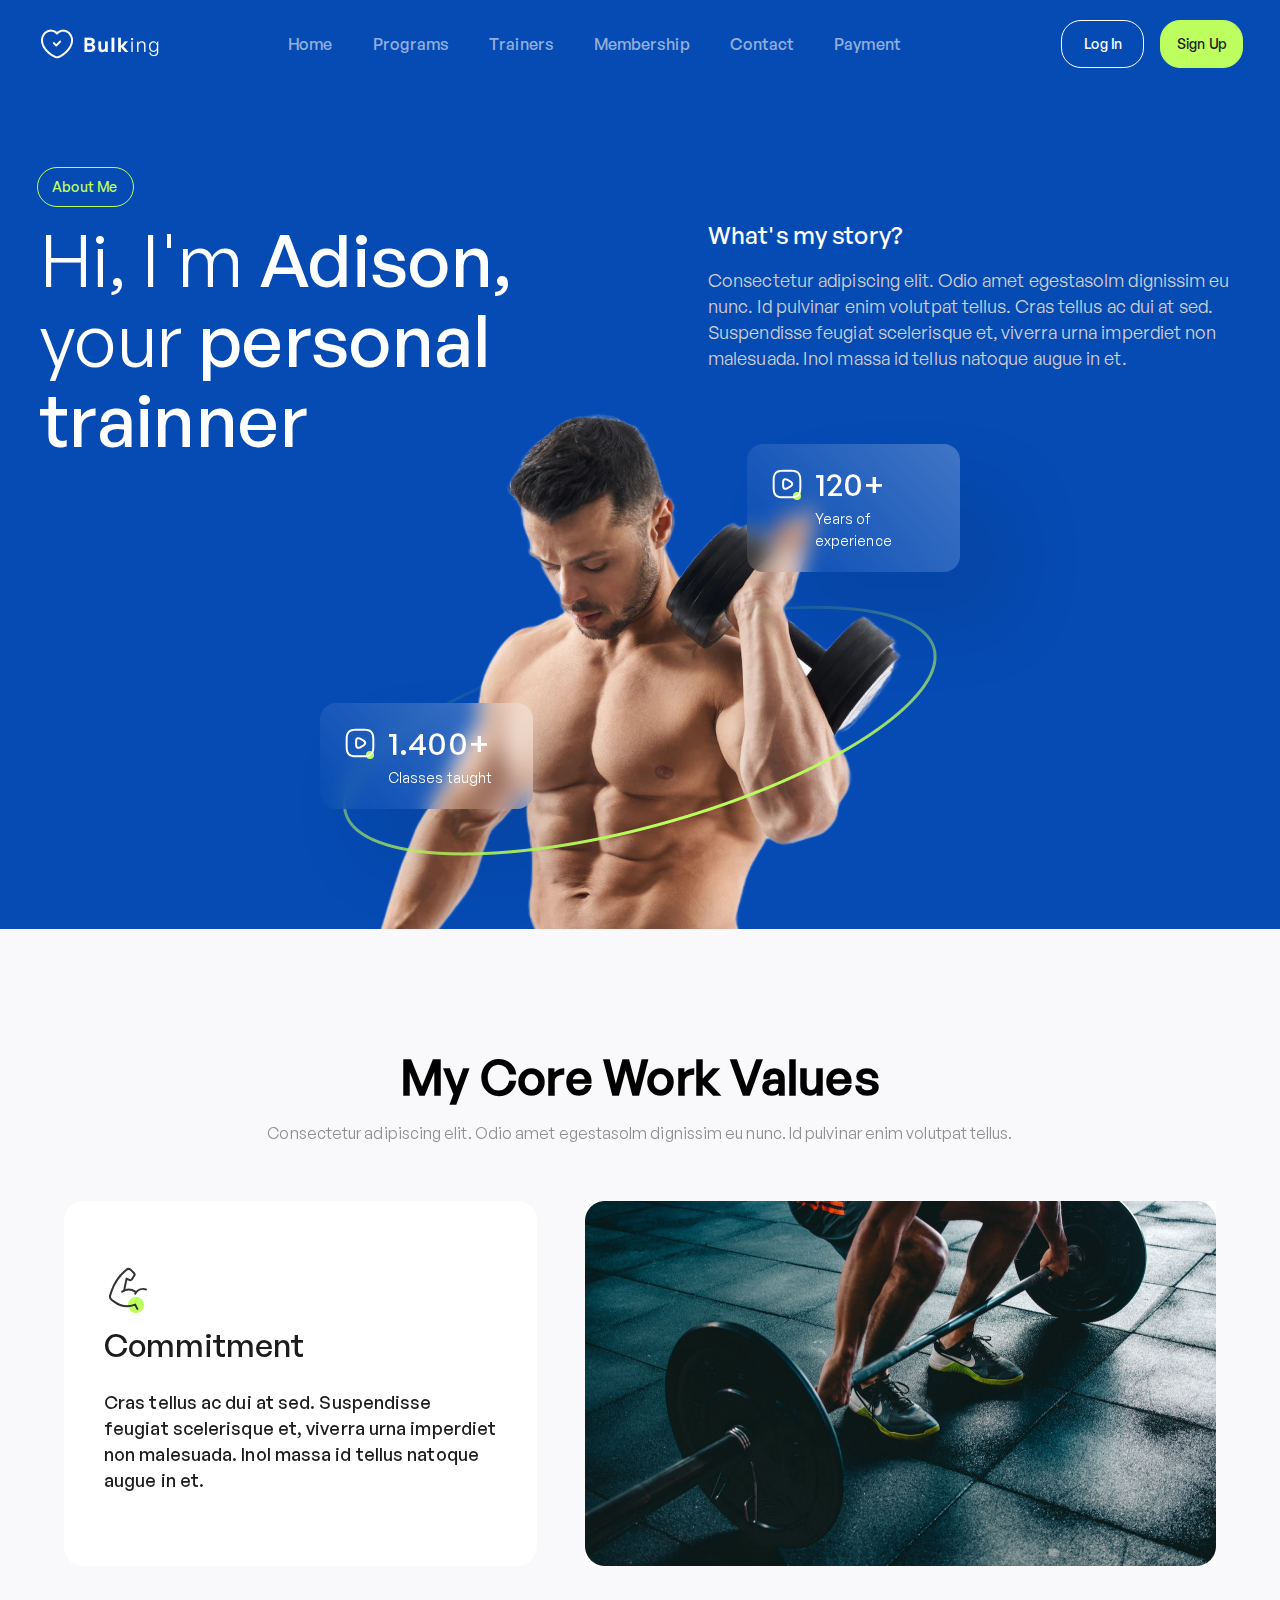
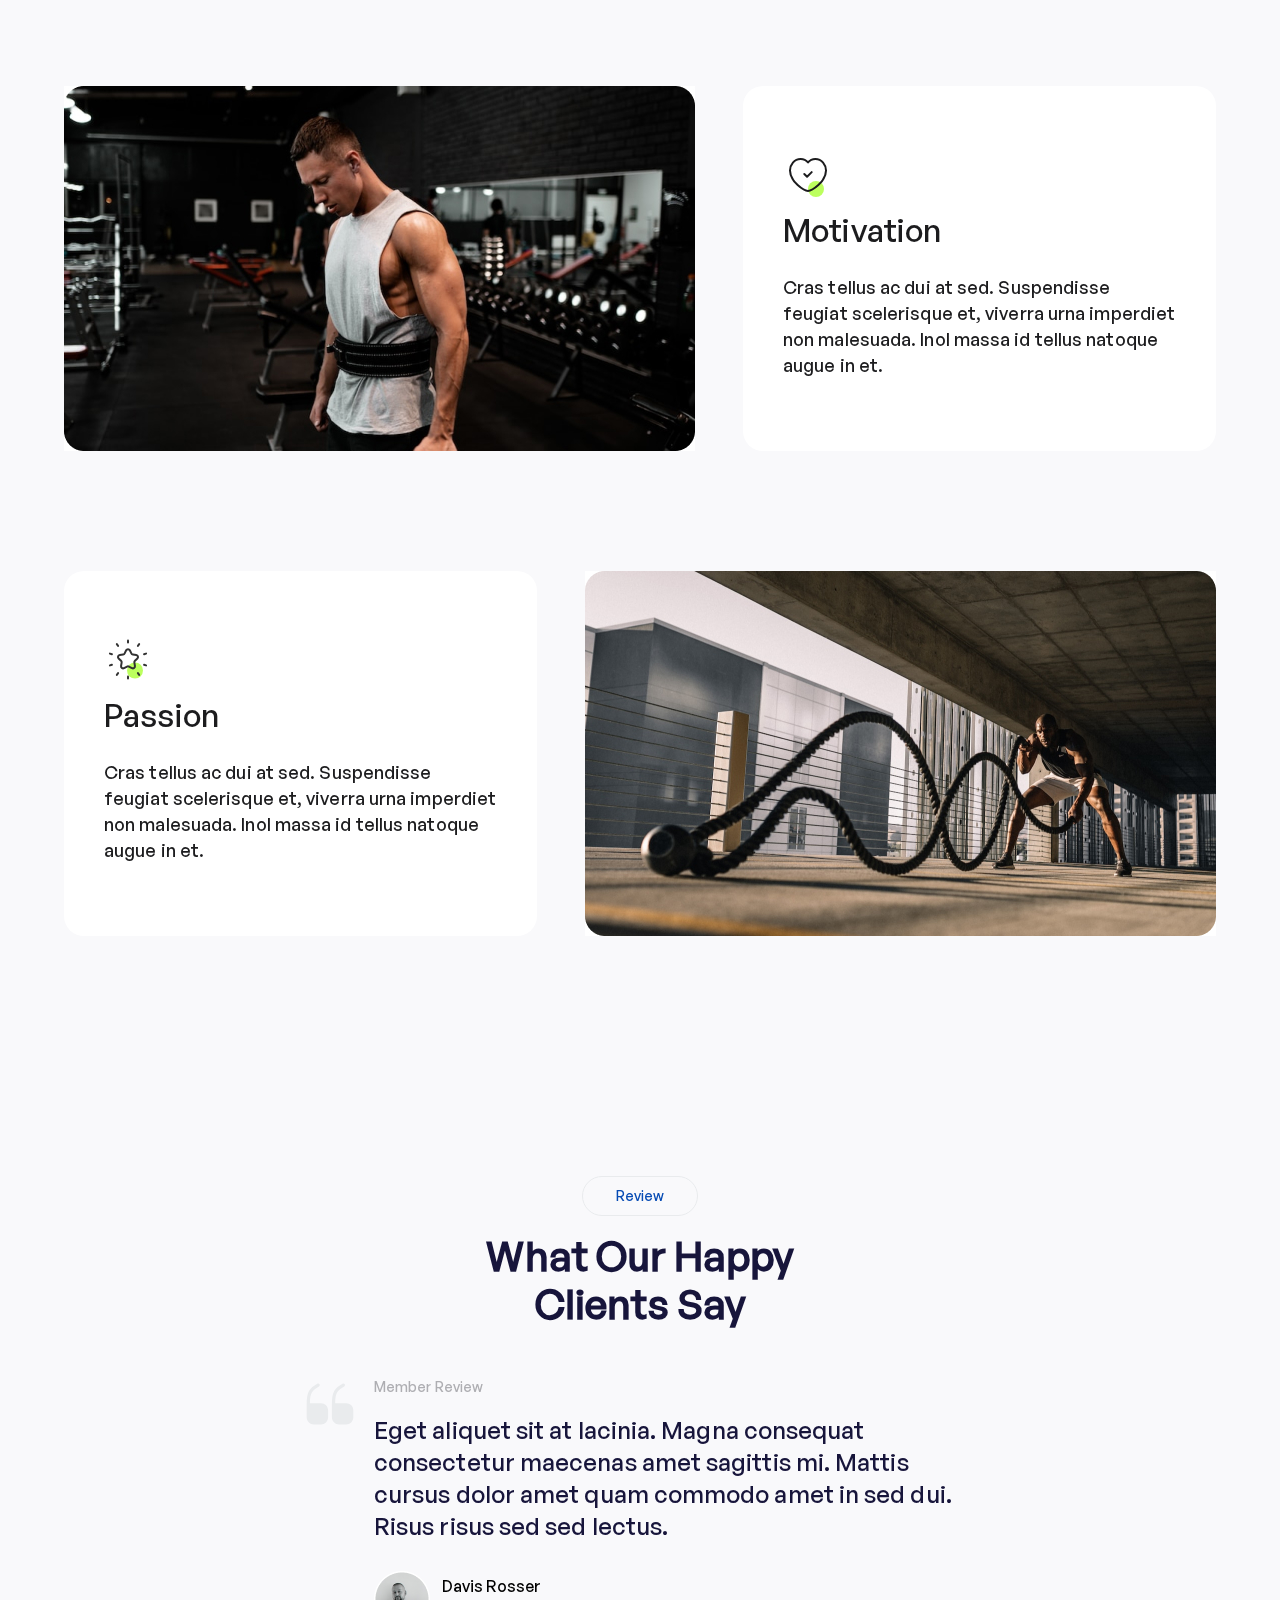
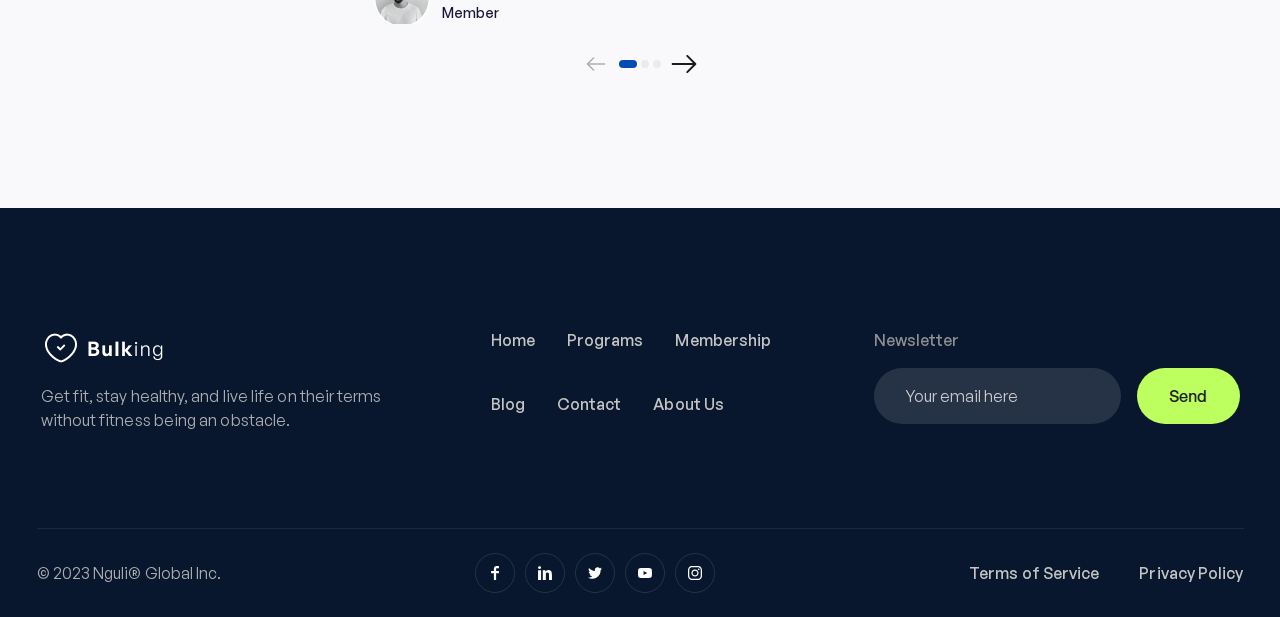
==== commit c42ef646: "add aboutus styles" ====
--- a/aboutus.html
+++ b/aboutus.html
@@ -71,8 +71,8 @@
         <span class="expiriences-text">Classes taught</span>
     </div>
     <div class="expiriences expiriences-list">
-        <span class="title-number">1.400+</span>
-        <span class="expiriences-text">Classes taught</span>
+        <span class="title-number">120+</span>
+        <span class="expiriences-text">Years of experience</span>
     </div>
 
     </section>
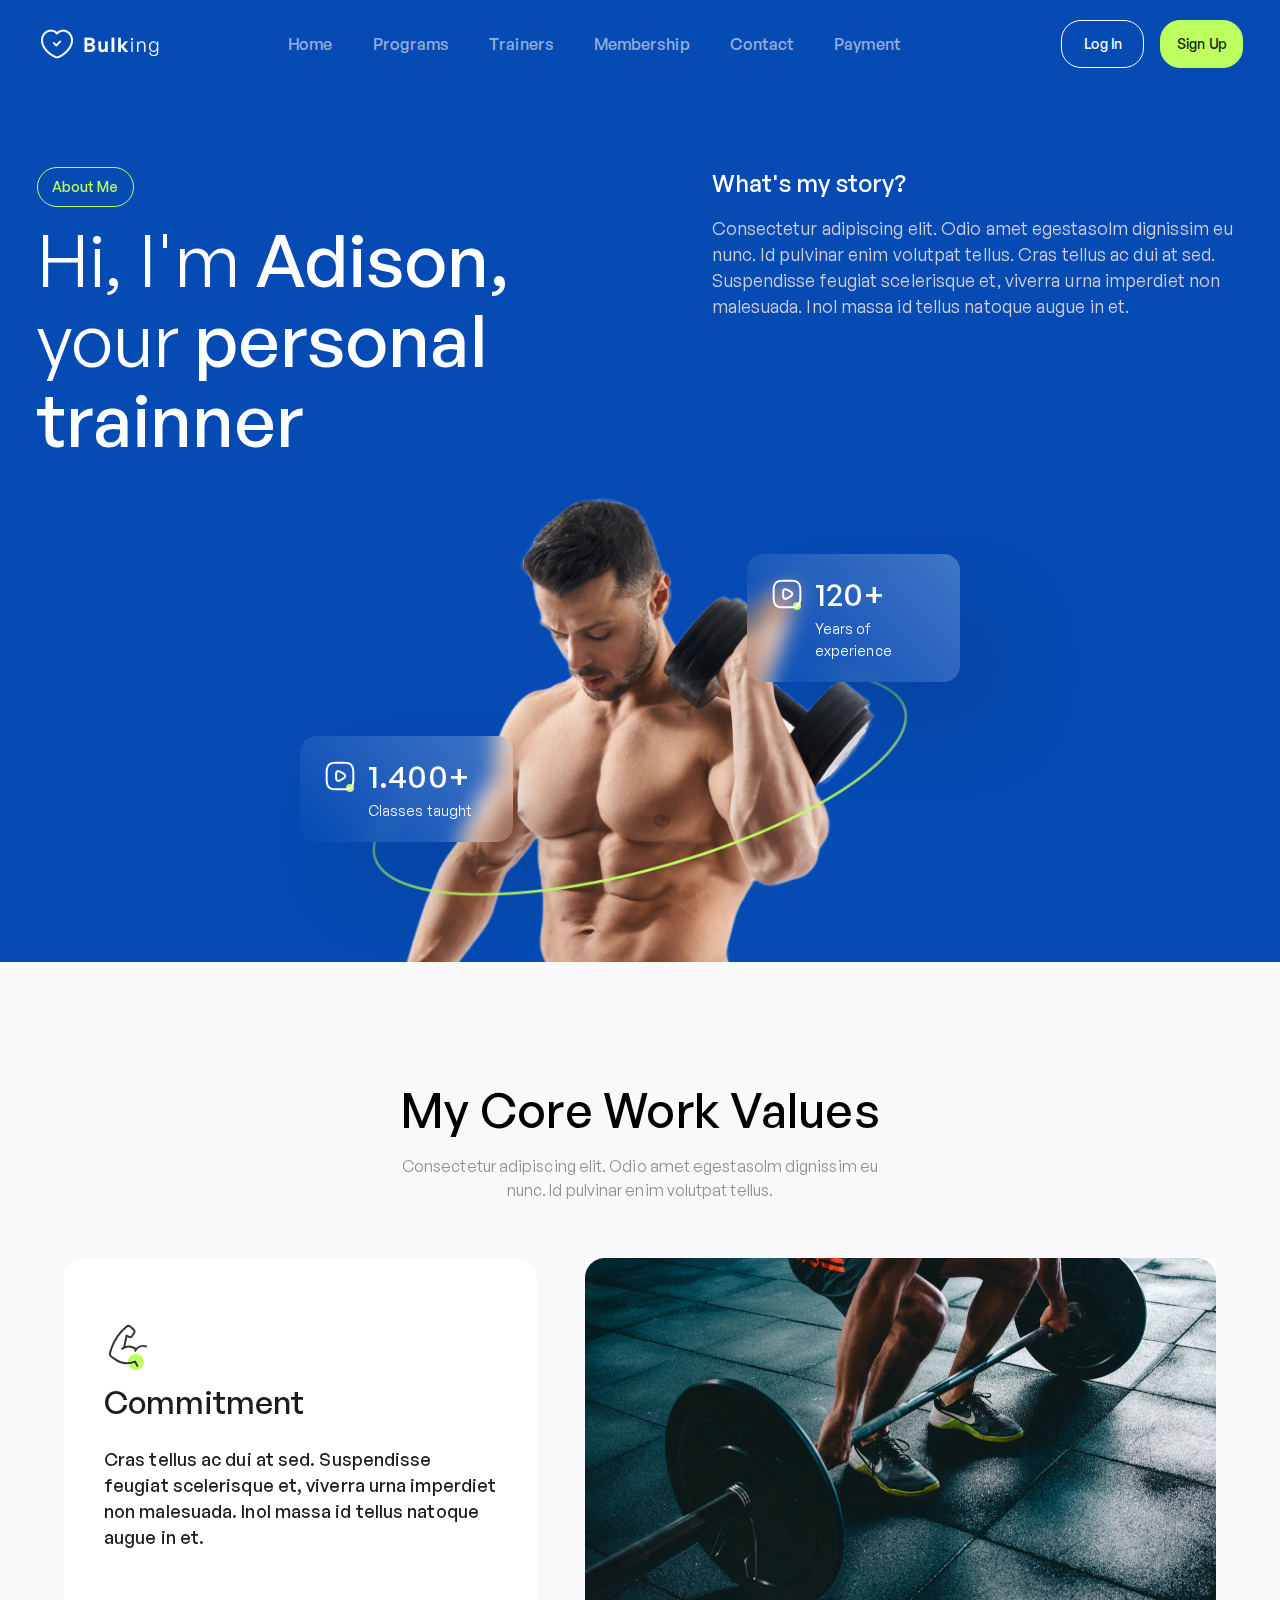
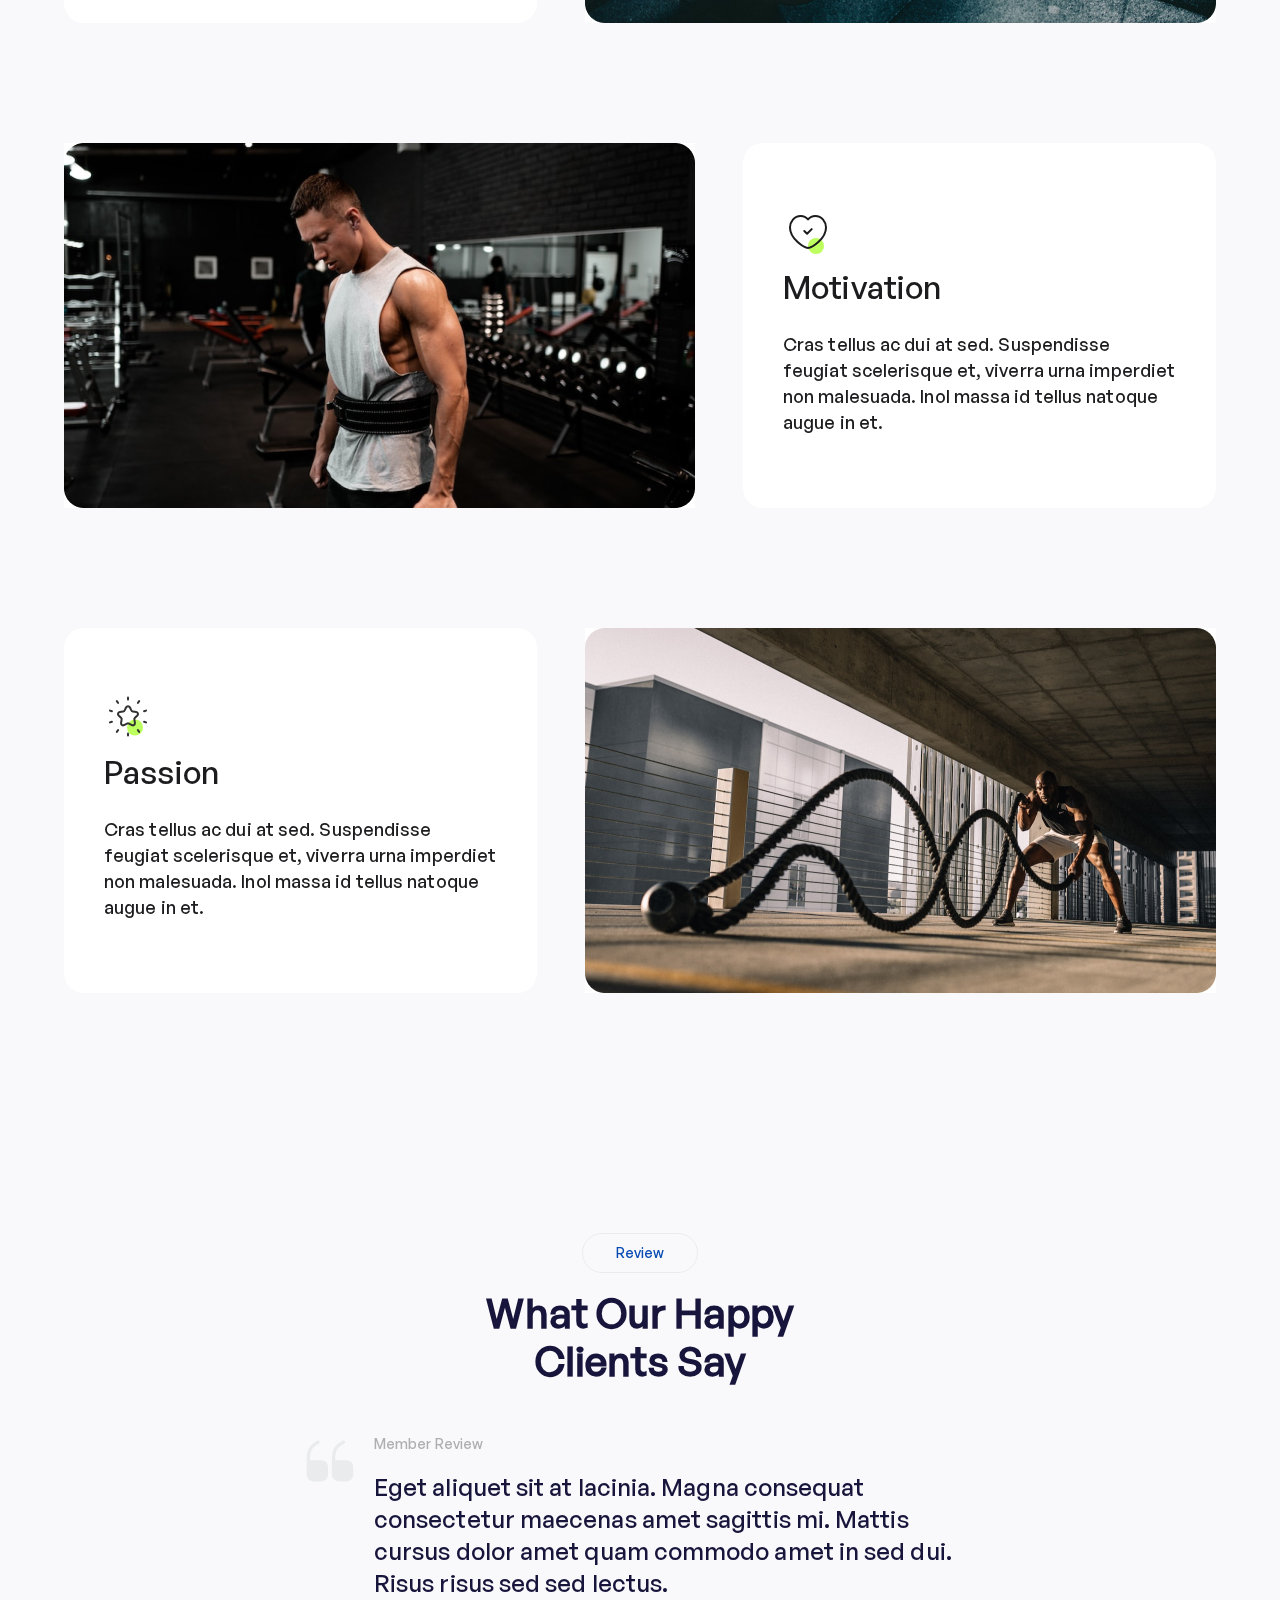
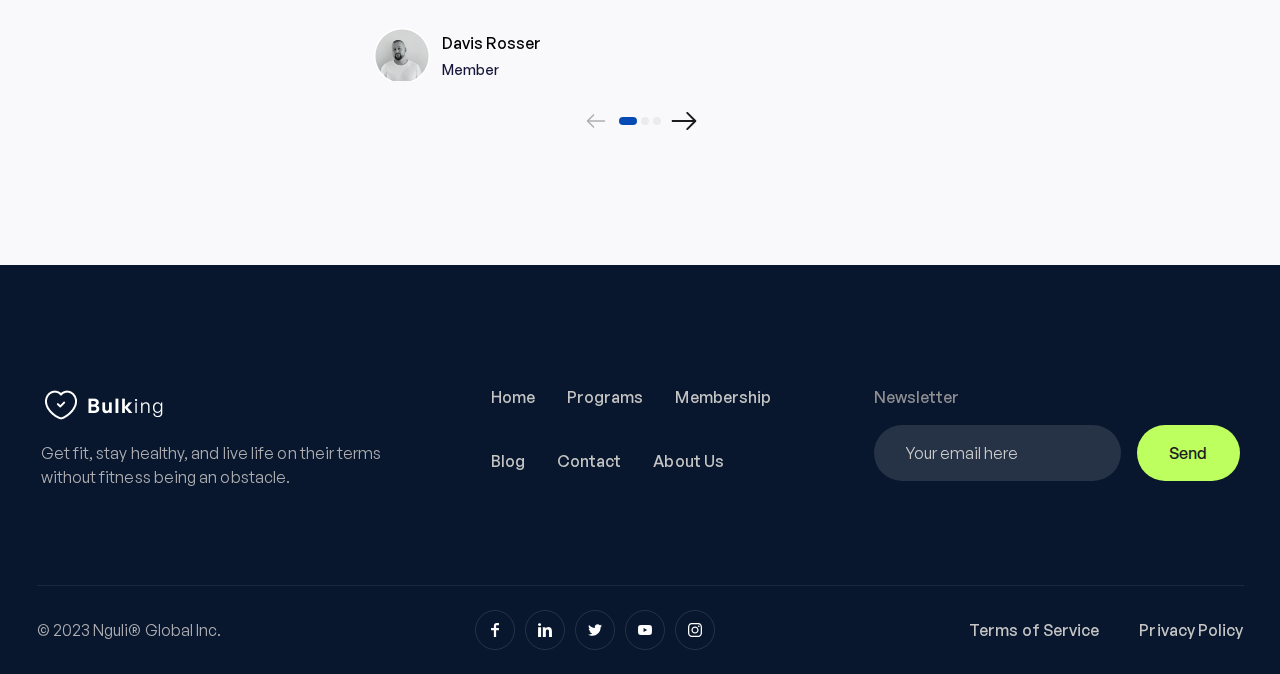
==== commit 9eab58e3: "add media" ====
--- a/aboutus.html
+++ b/aboutus.html
@@ -55,25 +55,32 @@
 
 
         <div class="container">
-            <a class="aboutus-btn">About Me</a>
             <div class="aboutus-wrapper">
                 <div class="aboutus-left">
+                    <span class="aboutus-btn">About Me</span>
+
                     <h1 class="aboutus-title">Hi, I'm <span>Adison,</span> your <span>personal trainner</span></h1>
                 </div>
                 <div class="aboutus-right">
                     <span>What's my story?</span>
-                    <p>Consectetur adipiscing elit. Odio amet egestasolm dignissim eu nunc. Id pulvinar enim volutpat tellus. Cras tellus ac dui at sed. Suspendisse feugiat scelerisque et, viverra urna imperdiet non malesuada. Inol massa id tellus natoque augue in et.</p>
-                </div>
+                    <p>Consectetur adipiscing elit. Odio amet egestasolm dignissim eu nunc. Id pulvinar enim volutpat
+                        tellus. Cras tellus ac dui at sed. Suspendisse feugiat scelerisque et, viverra urna imperdiet
+                        non malesuada. Inol massa id tellus natoque augue in et.</p>
+                </div>
+            </div>
+            <div class="aboutus-img">
+                <img src="img/man2.png" alt="man2">
+                <div class="expiriences">
+                    <span class="title-number">1.400+</span>
+                    <span class="expiriences-text">Classes taught</span>
+                </div>
+                <div class="expiriences expiriences-list">
+                    <span class="title-number">120+</span>
+                    <span class="expiriences-text">Years of experience</span>
+                </div>
+
             </div>
         </div>
-    <div class="expiriences">
-        <span class="title-number">1.400+</span>
-        <span class="expiriences-text">Classes taught</span>
-    </div>
-    <div class="expiriences expiriences-list">
-        <span class="title-number">120+</span>
-        <span class="expiriences-text">Years of experience</span>
-    </div>
 
     </section>
 
@@ -83,7 +90,8 @@
 
         <section class="aboutus-content">
             <h2 class="aboutus-content-title">My Core Work Values</h2>
-            <p class="aboutus-content-text">Consectetur adipiscing elit. Odio amet egestasolm dignissim eu nunc. Id pulvinar
+            <p class="aboutus-content-text">Consectetur adipiscing elit. Odio amet egestasolm dignissim eu nunc. Id
+                pulvinar
                 enim volutpat tellus.</p>
             <div class="container">
                 <div class="commitment-block">
--- a/css/main.min.css
+++ b/css/main.min.css
@@ -1 +1 @@
-@font-face{font-family:"GeneralSans-Regular";src:url("../fonts/GeneralSans-Regular.woff2") format("woff2"),url("../fonts/GeneralSans-Regular.woff") format("woff"),url("../fonts/GeneralSans-Regular.ttf") format("truetype");font-weight:400;font-display:swap;font-style:normal}@font-face{font-family:"GeneralSans-Medium";src:url("../fonts/GeneralSans-Medium.woff2") format("woff2"),url("../fonts/GeneralSans-Medium.woff") format("woff"),url("../fonts/GeneralSans-Medium.ttf") format("truetype");font-weight:500;font-display:swap;font-style:normal}@font-face{font-family:"GeneralSans-Semibold";src:url("../fonts/GeneralSans-Semibold.woff2") format("woff2"),url("../fonts/GeneralSans-Semibold.woff") format("woff"),url("../fonts/GeneralSans-Semibold.ttf") format("truetype");font-weight:600;font-display:swap;font-style:normal}@font-face{font-family:"GeneralSans-Bold";src:url("../fonts/GeneralSans-Bold.woff2") format("woff2"),url("../fonts/GeneralSans-Bold.woff") format("woff"),url("../fonts/GeneralSans-Bold.ttf") format("truetype");font-weight:700;font-display:swap;font-style:normal}@font-face{font-family:"Inter-Bold";src:url("../fonts/Inter-Bold.woff2") format("woff2"),url("../fonts/Inter-Bold.woff") format("woff");font-weight:700;font-style:normal;font-display:swap}@font-face{font-family:"Poppins";src:url("../fonts/Poppins-SemiBold.woff2") format("woff2"),url("../fonts/Poppins-SemiBold.woff") format("woff");font-weight:600;font-style:normal;font-display:swap}*{margin:0;padding:0;box-sizing:border-box}ul{list-style:none}a{text-decoration:none;color:inherit}img{max-width:100%;display:block}.btn{border:none;outline:none;background:rgba(0,0,0,0);color:inherit;font:inherit;cursor:pointer}input,textarea{font:inherit;background:rgba(0,0,0,0);outline:none;border:none}input::-moz-placeholder, textarea::-moz-placeholder{font:inherit;color:inherit}input::placeholder,textarea::placeholder{font:inherit;color:inherit}body{font-family:"GeneralSans-Medium";font-size:16px;line-height:1;font-weight:500;color:#1c1c1e;letter-spacing:.005em;display:flex;flex-direction:column;min-height:100vh;overflow-x:hidden;scroll-behavior:smooth;background:#f9f9fb}main{flex:1}.container{max-width:1207px;width:100%;margin:0 auto}@media(max-width: 1220px){.container{padding:0 10px}}.inner-subtitle{width:116px;border:1px solid #e9ebed;border-radius:20px;display:block;margin:0 auto;font-size:14px;line-height:22px;padding:8px 0;text-align:center;color:#064bb4;text-transform:capitalize}.inner-title{font-size:40px;line-height:48px;text-align:center;margin:16px auto 43px;color:#17153b}@media(max-width: 450px){.inner-title{font-size:35px;line-height:45px}}.btn-up{width:50px;height:60px;border-radius:5px;background:#bcff5e url(../img/arrow-up.svg) no-repeat center;position:fixed;right:20px;bottom:185px;z-index:-1;opacity:0;transition:.3s linear}.btn-up.active{z-index:5;opacity:1}.slick-slider{position:relative;display:block;box-sizing:border-box;-webkit-touch-callout:none;-webkit-user-select:none;-moz-user-select:none;user-select:none;touch-action:pan-y;-webkit-tap-highlight-color:rgba(0,0,0,0)}.slick-list{position:relative;overflow:hidden;display:block;margin:0;padding:0}.slick-list:focus{outline:none}.slick-list.dragging{cursor:pointer;cursor:hand}.slick-slider .slick-track,.slick-slider .slick-list{transform:translate3d(0, 0, 0)}.slick-track{position:relative;left:0;top:0;display:block;margin-left:auto;margin-right:auto}.slick-track:before,.slick-track:after{content:"";display:table}.slick-track:after{clear:both}.slick-loading .slick-track{visibility:hidden}.slick-slide{float:left;height:100%;min-height:1px;display:none}[dir=rtl] .slick-slide{float:right}.slick-slide img{display:block}.slick-slide.slick-loading img{display:none}.slick-slide.dragging img{pointer-events:none}.slick-initialized .slick-slide{display:block}.slick-loading .slick-slide{visibility:hidden}.slick-vertical .slick-slide{display:block;height:auto;border:1px solid rgba(0,0,0,0)}.slick-arrow.slick-hidden{display:none}.select2-container{box-sizing:border-box;display:inline-block;margin:0;position:relative;vertical-align:middle}.select2-container .select2-selection--single{box-sizing:border-box;cursor:pointer;display:block;height:28px;-moz-user-select:none;user-select:none;-webkit-user-select:none}.select2-container .select2-selection--single .select2-selection__rendered{display:block;padding-left:8px;padding-right:20px;overflow:hidden;text-overflow:ellipsis;white-space:nowrap}.select2-container .select2-selection--single .select2-selection__clear{background-color:rgba(0,0,0,0);border:none;font-size:1em}.select2-container[dir=rtl] .select2-selection--single .select2-selection__rendered{padding-right:8px;padding-left:20px}.select2-container .select2-selection--multiple{box-sizing:border-box;cursor:pointer;display:block;min-height:32px;-moz-user-select:none;user-select:none;-webkit-user-select:none}.select2-container .select2-selection--multiple .select2-selection__rendered{display:inline;list-style:none;padding:0}.select2-container .select2-selection--multiple .select2-selection__clear{background-color:rgba(0,0,0,0);border:none;font-size:1em}.select2-container .select2-search--inline .select2-search__field{box-sizing:border-box;border:none;font-size:100%;margin-top:5px;margin-left:5px;padding:0;max-width:100%;resize:none;height:18px;vertical-align:bottom;font-family:sans-serif;overflow:hidden;word-break:keep-all}.select2-container .select2-search--inline .select2-search__field::-webkit-search-cancel-button{-webkit-appearance:none}.select2-dropdown{background-color:#fff;border:1px solid #aaa;border-radius:4px;box-sizing:border-box;display:block;position:absolute;left:-100000px;width:100%;z-index:1051}.select2-results{display:block}.select2-results__options{list-style:none;margin:0;padding:0}.select2-results__option{padding:6px;-moz-user-select:none;user-select:none;-webkit-user-select:none}.select2-results__option--selectable{cursor:pointer}.select2-container--open .select2-dropdown{left:0}.select2-container--open .select2-dropdown--above{border-bottom:none;border-bottom-left-radius:0;border-bottom-right-radius:0}.select2-container--open .select2-dropdown--below{border-top:none;border-top-left-radius:0;border-top-right-radius:0}.select2-search--dropdown{display:block;padding:4px}.select2-search--dropdown .select2-search__field{padding:4px;width:100%;box-sizing:border-box}.select2-search--dropdown .select2-search__field::-webkit-search-cancel-button{-webkit-appearance:none}.select2-search--dropdown.select2-search--hide{display:none}.select2-close-mask{border:0;margin:0;padding:0;display:block;position:fixed;left:0;top:0;min-height:100%;min-width:100%;height:auto;width:auto;opacity:0;z-index:99;background-color:#fff;filter:alpha(opacity=0)}.select2-hidden-accessible{border:0 !important;clip:rect(0 0 0 0) !important;-webkit-clip-path:inset(50%) !important;clip-path:inset(50%) !important;height:1px !important;overflow:hidden !important;padding:0 !important;position:absolute !important;width:1px !important;white-space:nowrap !important}.select2-container--default .select2-selection--single{background-color:#fff;border:1px solid #aaa;border-radius:4px}.select2-container--default .select2-selection--single .select2-selection__rendered{color:#444;line-height:28px}.select2-container--default .select2-selection--single .select2-selection__clear{cursor:pointer;float:right;font-weight:bold;height:26px;margin-right:20px;padding-right:0px}.select2-container--default .select2-selection--single .select2-selection__placeholder{color:#999}.select2-container--default .select2-selection--single .select2-selection__arrow{height:26px;position:absolute;top:1px;right:1px;width:20px}.select2-container--default .select2-selection--single .select2-selection__arrow b{border-color:#888 rgba(0,0,0,0) rgba(0,0,0,0) rgba(0,0,0,0);border-style:solid;border-width:5px 4px 0 4px;height:0;left:50%;margin-left:-4px;margin-top:-2px;position:absolute;top:50%;width:0}.select2-container--default[dir=rtl] .select2-selection--single .select2-selection__clear{float:left}.select2-container--default[dir=rtl] .select2-selection--single .select2-selection__arrow{left:1px;right:auto}.select2-container--default.select2-container--disabled .select2-selection--single{background-color:#eee;cursor:default}.select2-container--default.select2-container--disabled .select2-selection--single .select2-selection__clear{display:none}.select2-container--default.select2-container--open .select2-selection--single .select2-selection__arrow b{border-color:rgba(0,0,0,0) rgba(0,0,0,0) #888 rgba(0,0,0,0);border-width:0 4px 5px 4px}.select2-container--default .select2-selection--multiple{background-color:#fff;border:1px solid #aaa;border-radius:4px;cursor:text;padding-bottom:5px;padding-right:5px;position:relative}.select2-container--default .select2-selection--multiple.select2-selection--clearable{padding-right:25px}.select2-container--default .select2-selection--multiple .select2-selection__clear{cursor:pointer;font-weight:bold;height:20px;margin-right:10px;margin-top:5px;position:absolute;right:0;padding:1px}.select2-container--default .select2-selection--multiple .select2-selection__choice{background-color:#e4e4e4;border:1px solid #aaa;border-radius:4px;box-sizing:border-box;display:inline-block;margin-left:5px;margin-top:5px;padding:0;padding-left:20px;position:relative;max-width:100%;overflow:hidden;text-overflow:ellipsis;vertical-align:bottom;white-space:nowrap}.select2-container--default .select2-selection--multiple .select2-selection__choice__display{cursor:default;padding-left:2px;padding-right:5px}.select2-container--default .select2-selection--multiple .select2-selection__choice__remove{background-color:rgba(0,0,0,0);border:none;border-right:1px solid #aaa;border-top-left-radius:4px;border-bottom-left-radius:4px;color:#999;cursor:pointer;font-size:1em;font-weight:bold;padding:0 4px;position:absolute;left:0;top:0}.select2-container--default .select2-selection--multiple .select2-selection__choice__remove:hover,.select2-container--default .select2-selection--multiple .select2-selection__choice__remove:focus{background-color:#f1f1f1;color:#333;outline:none}.select2-container--default[dir=rtl] .select2-selection--multiple .select2-selection__choice{margin-left:5px;margin-right:auto}.select2-container--default[dir=rtl] .select2-selection--multiple .select2-selection__choice__display{padding-left:5px;padding-right:2px}.select2-container--default[dir=rtl] .select2-selection--multiple .select2-selection__choice__remove{border-left:1px solid #aaa;border-right:none;border-top-left-radius:0;border-bottom-left-radius:0;border-top-right-radius:4px;border-bottom-right-radius:4px}.select2-container--default[dir=rtl] .select2-selection--multiple .select2-selection__clear{float:left;margin-left:10px;margin-right:auto}.select2-container--default.select2-container--focus .select2-selection--multiple{border:solid #000 1px;outline:0}.select2-container--default.select2-container--disabled .select2-selection--multiple{background-color:#eee;cursor:default}.select2-container--default.select2-container--disabled .select2-selection__choice__remove{display:none}.select2-container--default.select2-container--open.select2-container--above .select2-selection--single,.select2-container--default.select2-container--open.select2-container--above .select2-selection--multiple{border-top-left-radius:0;border-top-right-radius:0}.select2-container--default.select2-container--open.select2-container--below .select2-selection--single,.select2-container--default.select2-container--open.select2-container--below .select2-selection--multiple{border-bottom-left-radius:0;border-bottom-right-radius:0}.select2-container--default .select2-search--dropdown .select2-search__field{border:1px solid #aaa}.select2-container--default .select2-search--inline .select2-search__field{background:rgba(0,0,0,0);border:none;outline:0;box-shadow:none;-webkit-appearance:textfield}.select2-container--default .select2-results>.select2-results__options{max-height:200px;overflow-y:auto}.select2-container--default .select2-results__option .select2-results__option{padding-left:1em}.select2-container--default .select2-results__option .select2-results__option .select2-results__group{padding-left:0}.select2-container--default .select2-results__option .select2-results__option .select2-results__option{margin-left:-1em;padding-left:2em}.select2-container--default .select2-results__option .select2-results__option .select2-results__option .select2-results__option{margin-left:-2em;padding-left:3em}.select2-container--default .select2-results__option .select2-results__option .select2-results__option .select2-results__option .select2-results__option{margin-left:-3em;padding-left:4em}.select2-container--default .select2-results__option .select2-results__option .select2-results__option .select2-results__option .select2-results__option .select2-results__option{margin-left:-4em;padding-left:5em}.select2-container--default .select2-results__option .select2-results__option .select2-results__option .select2-results__option .select2-results__option .select2-results__option .select2-results__option{margin-left:-5em;padding-left:6em}.select2-container--default .select2-results__option--group{padding:0}.select2-container--default .select2-results__option--disabled{color:#999}.select2-container--default .select2-results__option--selected{background-color:#ddd}.select2-container--default .select2-results__option--highlighted.select2-results__option--selectable{background-color:#5897fb;color:#fff}.select2-container--default .select2-results__group{cursor:default;display:block;padding:6px}.select2-container--classic .select2-selection--single{background-color:#f7f7f7;border:1px solid #aaa;border-radius:4px;outline:0;background-image:linear-gradient(to bottom, white 50%, #eeeeee 100%);background-repeat:repeat-x;filter:progid:DXImageTransform.Microsoft.gradient(startColorstr="#FFFFFFFF", endColorstr="#FFEEEEEE", GradientType=0)}.select2-container--classic .select2-selection--single:focus{border:1px solid #5897fb}.select2-container--classic .select2-selection--single .select2-selection__rendered{color:#444;line-height:28px}.select2-container--classic .select2-selection--single .select2-selection__clear{cursor:pointer;float:right;font-weight:bold;height:26px;margin-right:20px}.select2-container--classic .select2-selection--single .select2-selection__placeholder{color:#999}.select2-container--classic .select2-selection--single .select2-selection__arrow{background-color:#ddd;border:none;border-left:1px solid #aaa;border-top-right-radius:4px;border-bottom-right-radius:4px;height:26px;position:absolute;top:1px;right:1px;width:20px;background-image:linear-gradient(to bottom, #eeeeee 50%, #cccccc 100%);background-repeat:repeat-x;filter:progid:DXImageTransform.Microsoft.gradient(startColorstr="#FFEEEEEE", endColorstr="#FFCCCCCC", GradientType=0)}.select2-container--classic .select2-selection--single .select2-selection__arrow b{border-color:#888 rgba(0,0,0,0) rgba(0,0,0,0) rgba(0,0,0,0);border-style:solid;border-width:5px 4px 0 4px;height:0;left:50%;margin-left:-4px;margin-top:-2px;position:absolute;top:50%;width:0}.select2-container--classic[dir=rtl] .select2-selection--single .select2-selection__clear{float:left}.select2-container--classic[dir=rtl] .select2-selection--single .select2-selection__arrow{border:none;border-right:1px solid #aaa;border-radius:0;border-top-left-radius:4px;border-bottom-left-radius:4px;left:1px;right:auto}.select2-container--classic.select2-container--open .select2-selection--single{border:1px solid #5897fb}.select2-container--classic.select2-container--open .select2-selection--single .select2-selection__arrow{background:rgba(0,0,0,0);border:none}.select2-container--classic.select2-container--open .select2-selection--single .select2-selection__arrow b{border-color:rgba(0,0,0,0) rgba(0,0,0,0) #888 rgba(0,0,0,0);border-width:0 4px 5px 4px}.select2-container--classic.select2-container--open.select2-container--above .select2-selection--single{border-top:none;border-top-left-radius:0;border-top-right-radius:0;background-image:linear-gradient(to bottom, white 0%, #eeeeee 50%);background-repeat:repeat-x;filter:progid:DXImageTransform.Microsoft.gradient(startColorstr="#FFFFFFFF", endColorstr="#FFEEEEEE", GradientType=0)}.select2-container--classic.select2-container--open.select2-container--below .select2-selection--single{border-bottom:none;border-bottom-left-radius:0;border-bottom-right-radius:0;background-image:linear-gradient(to bottom, #eeeeee 50%, white 100%);background-repeat:repeat-x;filter:progid:DXImageTransform.Microsoft.gradient(startColorstr="#FFEEEEEE", endColorstr="#FFFFFFFF", GradientType=0)}.select2-container--classic .select2-selection--multiple{background-color:#fff;border:1px solid #aaa;border-radius:4px;cursor:text;outline:0;padding-bottom:5px;padding-right:5px}.select2-container--classic .select2-selection--multiple:focus{border:1px solid #5897fb}.select2-container--classic .select2-selection--multiple .select2-selection__clear{display:none}.select2-container--classic .select2-selection--multiple .select2-selection__choice{background-color:#e4e4e4;border:1px solid #aaa;border-radius:4px;display:inline-block;margin-left:5px;margin-top:5px;padding:0}.select2-container--classic .select2-selection--multiple .select2-selection__choice__display{cursor:default;padding-left:2px;padding-right:5px}.select2-container--classic .select2-selection--multiple .select2-selection__choice__remove{background-color:rgba(0,0,0,0);border:none;border-top-left-radius:4px;border-bottom-left-radius:4px;color:#888;cursor:pointer;font-size:1em;font-weight:bold;padding:0 4px}.select2-container--classic .select2-selection--multiple .select2-selection__choice__remove:hover{color:#555;outline:none}.select2-container--classic[dir=rtl] .select2-selection--multiple .select2-selection__choice{margin-left:5px;margin-right:auto}.select2-container--classic[dir=rtl] .select2-selection--multiple .select2-selection__choice__display{padding-left:5px;padding-right:2px}.select2-container--classic[dir=rtl] .select2-selection--multiple .select2-selection__choice__remove{border-top-left-radius:0;border-bottom-left-radius:0;border-top-right-radius:4px;border-bottom-right-radius:4px}.select2-container--classic.select2-container--open .select2-selection--multiple{border:1px solid #5897fb}.select2-container--classic.select2-container--open.select2-container--above .select2-selection--multiple{border-top:none;border-top-left-radius:0;border-top-right-radius:0}.select2-container--classic.select2-container--open.select2-container--below .select2-selection--multiple{border-bottom:none;border-bottom-left-radius:0;border-bottom-right-radius:0}.select2-container--classic .select2-search--dropdown .select2-search__field{border:1px solid #aaa;outline:0}.select2-container--classic .select2-search--inline .select2-search__field{outline:0;box-shadow:none}.select2-container--classic .select2-dropdown{background-color:#fff;border:1px solid rgba(0,0,0,0)}.select2-container--classic .select2-dropdown--above{border-bottom:none}.select2-container--classic .select2-dropdown--below{border-top:none}.select2-container--classic .select2-results>.select2-results__options{max-height:200px;overflow-y:auto}.select2-container--classic .select2-results__option--group{padding:0}.select2-container--classic .select2-results__option--disabled{color:gray}.select2-container--classic .select2-results__option--highlighted.select2-results__option--selectable{background-color:#3875d7;color:#fff}.select2-container--classic .select2-results__group{cursor:default;display:block;padding:6px}.select2-container--classic.select2-container--open .select2-dropdown{border-color:#5897fb}.hero{background-color:#064bb4;background-image:url(../img/man.png);background-repeat:no-repeat;background-position:right 10% top 105px;padding-bottom:98px}@media(max-width: 980px){.hero{background-size:auto}}@media(max-width: 768px){.hero{background-position:center}}@media(max-width: 450px){.hero{background:#064bb4}}.hero-midle{padding:62px 0 120px;display:flex;gap:200px}.hero-content{max-width:616px;width:100%}.hero-title{font-family:"GeneralSans-Regular";font-size:72px;line-height:80px;font-weight:400;letter-spacing:.005em;color:#fff;margin-bottom:16px}.hero-title span{font-family:"GeneralSans-Medium";font-size:72px;line-height:80px;font-weight:500}@media(max-width: 980px){.hero-title span{font-size:52px;line-height:60px}}@media(max-width: 450px){.hero-title span{font-size:40px;line-height:50px}}@media(max-width: 980px){.hero-title{font-size:52px;line-height:60px}}@media(max-width: 450px){.hero-title{font-size:40px;line-height:50px}}.hero-text{max-width:462px;width:100%;font-family:"GeneralSans-Regular";font-size:16px;line-height:24px;font-weight:400;letter-spacing:.005em;color:#c7c7cc;margin-bottom:48px}.hero-link{display:block;width:176px;text-align:center;background:#bcff5e;border-radius:24px;padding:16px 0;font-size:16px;line-height:24px;margin-bottom:80px}.hero-sapport{font-size:14px;line-height:22px;letter-spacing:.005em;color:#fff;margin-bottom:24px;display:block}.hero-brand{display:flex;gap:32px;flex-wrap:wrap}@media(max-width: 590px){.hero-brand{justify-content:center}}.hero-indicate{width:308px;position:relative}@media(max-width: 768px){.hero-indicate{display:none}}.hero .heart-rate{width:103px;height:116px;background:rgba(255,255,255,.1215686275);-webkit-backdrop-filter:blur(10px);backdrop-filter:blur(10px);border-radius:12px;font-weight:400;color:#fff;padding:12px}.hero .heart-rate-title{font-family:"GeneralSans-Regular";font-size:13px;line-height:22px;font-weight:400;margin:40px 0 5px;opacity:.8;display:block}.hero .heart-rate-number{font-family:"GeneralSans-Semibold";font-size:17px;line-height:26px;font-weight:600}.hero .heart-rate:first-child{background-image:url(../img/arm.svg);background-repeat:no-repeat;background-position:left 12px top 12px;position:absolute;right:0;top:119px}.hero .heart-rate:last-child{background-image:url(../img/Rate.svg);background-repeat:no-repeat;background-position:left 10px top 10px;position:absolute;left:0;bottom:8px}@media(max-width: 980px){.hero .heart-rate:last-child{left:auto;right:0}}.hero-bottom{display:flex;gap:64px}@media(max-width: 1207px){.hero-bottom{flex-wrap:wrap;justify-content:center}}.hero-programs{display:flex;box-shadow:64px 64px 80px rgba(8,23,45,.1607843137);flex-wrap:wrap;justify-content:center}@media(max-width: 980px){.hero-programs{gap:20px;padding:10px}}.hero-programs .program-block{width:291px;padding:24px;background-color:#fff;background-repeat:no-repeat;background-position:left 24px top 24px;cursor:pointer;transition:.3s linear}.hero-programs .program-block.training{background-image:url(../img/armicon.svg)}.hero-programs .program-block.programs{background-image:url(../img/workout.svg)}.hero-programs .program-block.diet{background-image:url(../img/slim-waist.svg)}.hero-programs .program-block.active{background-color:#bcff5e;pointer-events:none}@media(max-width: 980px){.hero-programs .program-block{box-shadow:0 0 8px 12px rgba(179,170,179,.2)}}.hero-programs .program-title{font-size:20px;line-height:28px;margin:72px 0 12px;display:block}.hero-programs .program-text{font-family:"GeneralSans-Regular";font-size:16px;line-height:24px;font-weight:400;margin-bottom:24px}.hero-programs .program-link{display:block;width:98px;font-size:14px;line-height:22px;background:url(../img/arrow.svg) no-repeat right center}.hero-descript{width:263px}.hero-descript-title{font-size:40px;line-height:48px;color:#fff;display:block;margin-bottom:16px}.hero-descript-text{font-family:"GeneralSans-Regular";font-size:16px;line-height:24px;font-weight:400;color:#d1d1d6}.header{height:88px}@media(max-width: 450px){.header{height:130px}}.header-fixed{position:fixed;z-index:3;top:0;right:0;left:0;background-color:#064bb4}@media(max-width: 450px){.header-fixed{padding-bottom:50px}}.header-wrapper{padding:20px 0;display:flex;justify-content:space-between;align-items:center}@media(max-width: 1220px){.header-wrapper{padding:20px 10px}}.header-block{display:flex;align-items:center;gap:32px}@media(max-width: 450px){.header-block{position:absolute;left:50%;transform:translateX(-50%);top:80px;width:100%;justify-content:center}}.header-acount{display:flex;gap:16px}.header .burger{display:none}@media(max-width: 980px){.header .burger{display:block;width:60px;height:40px;position:relative;z-index:5;background:url(../img/bars-solid.svg) no-repeat center;transition:.3s linear}.header .burger.active{background:url(../img/xmark-solid.svg) no-repeat center}}.header .acount-link{width:83px;padding:12px 0;font-size:14px;line-height:22px;letter-spacing:.005em;color:#fff;border:1px solid #fff;border-radius:20px;text-align:center}.header .acount-link.active{background:#bcff5e;border-color:#bcff5e;color:#1c1c1e}@media(max-width: 980px){.header .nav{transform:translateX(-100%);position:absolute;background:#fff;top:0;right:0;bottom:0;left:0;height:100vh;z-index:2;overflow-x:hidden;transition:.4s linear}.header .nav.active{transform:translateX(0)}}.header .menu{display:flex;gap:40px}@media(max-width: 980px){.header .menu{flex-direction:column;align-items:center;justify-content:center;height:100vh}}.header .link{line-height:24px;letter-spacing:.005em;color:#fff;opacity:.56;text-transform:capitalize;transition:.2s ease}@media(max-width: 980px){.header .link{color:#000}}.header .link:hover{opacity:1}.availablePrograms{padding:74px 0 120px}.availablePrograms .hero-programs{box-shadow:none}.availablePrograms-title{max-width:426px;width:100%}.faqs{padding:120px 0 120px}.faqs-wrapper{display:flex;justify-content:center;gap:80px;align-items:flex-start}@media(max-width: 1100px){.faqs-wrapper{flex-wrap:wrap}}.faqs-tabs{max-width:700px;width:100%}.faqs-content{max-width:421px;width:100%}.faqs-content p{font-weight:400;line-height:24px;letter-spacing:.08px;color:#636366;font-size:16px;margin-bottom:48px}.faqs-title{line-height:80px;letter-spacing:.36px;font-size:72px;margin-bottom:16px}.faqs-btn{background:#bcff5e;padding:16px 0;border-radius:24px;width:176px}.faqs .tabs-title{color:#1c1c1e;font-size:25px;max-width:504px;width:100%;display:block;line-height:32px;letter-spacing:.12px;margin-bottom:36px}.faqs .faq-tab-text{display:none;padding:4px 50px 0 0;color:#636366;font-family:"GeneralSans-Medium";font-size:16px;line-height:24px;font-weight:400;letter-spacing:.08px}@media(max-width: 590px){.faqs .faq-tab-text{padding:4px 36px 0 0}}.faqs .faq-tab:not(:last-child){margin-bottom:15px}.faqs .faq-title{font-size:20px;line-height:28px;letter-spacing:.1px;display:block;cursor:pointer;position:relative;padding:12px 0}@media(max-width: 590px){.faqs .faq-title{padding:12px 36px 12px 0}}.faqs .faq-title::after{content:"+";width:24px;height:24px;display:flex;justify-content:center;align-items:center;border-radius:50%;border:1px solid #1c1c1e;position:absolute;right:0;top:14px;z-index:1;transition:.3s linear}.faqs .faq-title.active{pointer-events:none}.faqs .faq-title.active::after{content:"─";color:#fff;background:#000}.personal{padding:48px 0 182px}.personal-wrapper{display:flex;align-items:flex-start;gap:80px;justify-content:center;flex-wrap:wrap}.personal-content{max-width:721px;width:100%}@media(max-width: 768px){.personal-content{max-width:100%}}.personal-content h2{font-size:24px;line-height:32px;letter-spacing:.12px}.personal-title{font-size:72px;line-height:80px;letter-spacing:.36px}.personal-title span{font-weight:300}.personal-title+p{max-width:462px;width:100%}.personal-text{font-size:18px;margin:16px 0 32px;color:#636366;font-weight:400;line-height:24px;letter-spacing:.08px}.personal-list{color:#636366;font-size:18px;font-weight:400;line-height:26px;letter-spacing:.09px;margin-bottom:32px;margin-left:20px}.personal-feature{display:flex;gap:24px}@media(max-width: 768px){.personal-feature{justify-content:center;flex-wrap:wrap}}.personal-block{padding:12px;display:flex;gap:8px}@media(max-width: 768px){.personal-block{flex-direction:column;align-items:center}}.personal-block figure{width:48px}.personal-block li:first-child{color:#aeaeb2;font-size:14px;line-height:22px;letter-spacing:.07px}.personal-block li:last-child{color:#064bb4;font-size:18px;line-height:26px;letter-spacing:.09px}.personal-video{margin:42px 0 32px 0}.personal .product-video{width:100%}.personal-details{max-width:400px;width:100%;max-width:400px;padding:24px;border-radius:20px;background:#fff}@media(max-width: 450px){.personal-details{max-width:100%;padding:12px}}.personal .details-title{display:block;font-size:18px;font-weight:600;line-height:26px;letter-spacing:.09px;margin-bottom:8px}.personal .details-text{color:#636366;font-size:16px;font-weight:400;line-height:24px;letter-spacing:.08px;margin-bottom:38px}.personal .details-list{margin:32px 0}.personal .details-list li{color:#8e8e93;font-size:16px;line-height:24px;letter-spacing:.08px;background-repeat:no-repeat;background-position:left center;padding-left:36px}.personal .details-list li:not(:last-child){margin-bottom:16px}.personal .details-list li span{font-weight:600;color:#1c1c1e}.personal .details-list .timer{background-image:url(../img/timer.svg)}.personal .details-list .star{background-image:url(../img/star.svg)}.personal .details-list .award{background-image:url(../img/award.svg)}.personal .details-list .calender{background-image:url(../img/calendar.svg)}.personal .details-btn{border-radius:24px;background:#bcff5e;width:351px;padding:16px 0;line-height:24px;letter-spacing:.08px}@media(max-width: 390px){.personal .details-btn{width:100%}}.personal .video{position:relative;display:flex;max-width:721px;width:100%;height:404px}.personal .video::after{content:"";background:url(../img/video-picture.jpg) no-repeat center;position:absolute;top:0;left:0;bottom:0;right:0;z-index:2;transition:.2s ease}.personal .video.hide::after{opacity:0;z-index:-1}.personal .video-control{width:80px;height:80px;background:url(../img/play.svg) no-repeat center;position:absolute;z-index:3;left:50%;top:50%;transform:translate(-50%, -50%)}.personal .video-control.hide{opacity:0;z-index:-1}.plan{padding:66px 0 40px}.plan .mambership-title{max-width:640px;width:100%;margin:16px auto 56px}.plan-wrapper{max-width:928px;width:100%;margin-left:auto;display:flex;justify-content:center;gap:32px;flex-wrap:wrap}@media(max-width: 980px){.plan-wrapper{margin:auto}}.plan-list{padding:32px 24px;width:288px;background:#fff;border-radius:24px;transition:.3s linear}.plan-list:hover{background:#064bb4}.plan-list:hover .plan-price{color:#fff}.plan-list:hover .plan-price span{color:#fff}.plan-list:hover span.plan-list-title{color:#fff}.plan-list:hover p.plan-list-text{color:#fff}.plan-price{font-size:40px;line-height:48px;letter-spacing:.2px}.plan-price span{color:#aeaeb2;font-size:16px;line-height:24px;letter-spacing:.08px}.plan-list-title{display:block;color:#064bb4;font-size:20px;line-height:28px;letter-spacing:.1px;margin:12px 0 16px}.plan-list-text{color:#3a3a3c;font-family:"GeneralSans-Regular";font-size:16px;line-height:24px;font-weight:400;letter-spacing:.08px;margin-bottom:24px}.plan-list-link{display:block;border-radius:20px;padding:12px 0;font-size:14px;line-height:22px;letter-spacing:.07px;text-align:center;background:#bcff5e}.overview{padding-bottom:120px}.overview-title{padding:16px 12px;display:block;font-family:"GeneralSans-Semibold";font-size:18px;line-height:26px;font-weight:600;color:#064bb4;letter-spacing:.09px}.overview .table{width:100%}.overview .table th{font-size:18px;line-height:26px;letter-spacing:.09px;font-weight:500}.overview .table th:first-child{text-align:left}@media(max-width: 450px){.overview .table th:first-child{font-size:16px}}@media(max-width: 390px){.overview .table th:first-child{font-size:13px}}.overview .table tr{padding:16px 12px;display:grid;grid-template-columns:repeat(4, 1fr)}@media(max-width: 768px){.overview .table tr+tr{grid-template-rows:auto}.overview .table tr+tr .title{grid-column:1/5;text-align:center;padding:5px 0}.overview .table tr+tr td:nth-child(2){grid-row:2/3;grid-column:1/2;height:26px}.overview .table tr+tr td:nth-child(3){grid-row:2/3;grid-column:2/4;height:26px}.overview .table tr+tr td:last-child{grid-row:2/3;grid-column:4/5;height:26px}}.overview .table tr:nth-child(odd){background:#fff}.overview .table tr .title{font-size:18px;line-height:26px;letter-spacing:.09px}.overview .table tr .check{background:url(../img/checkmark.svg) no-repeat center}.overview .table tr .check.close{background:url(../img/close-circle.svg) no-repeat center}.payment{padding:74px 0 120px}.payment-wrapper{display:flex;justify-content:center;align-items:flex-start;gap:79px}.payment-content{max-width:722px;width:100%}.payment-title{color:#09080d;font-size:32px;line-height:40px;letter-spacing:.16px;margin-bottom:48px}.payment-metotd{display:flex;flex-direction:column;gap:24px}.payment-metotd label{position:relative;padding:24px 0 16px;border-radius:32px;border:1px solid #e9ebed;background-color:#fff;display:block;height:72px;cursor:pointer}.payment-metotd label span{width:24px;height:24px;display:block;position:absolute;border-radius:50%;border:1px solid #e5e5e7;top:50%;left:16px;transform:translateY(-50%);transition:.3s ease}.payment-metotd label[for=paypal]{background-image:url(../img/paypal.svg);background-repeat:no-repeat;background-position:left 64px center}.payment-metotd label[for=pay]{background-image:url(../img/ApplePay.svg);background-repeat:no-repeat;background-position:left 64px center}.payment-metotd input{position:absolute;z-index:-1;opacity:0}.payment-metotd input:checked~span{background-color:#bcff5e}.payment-metotd-title{color:#09080d;font-size:20px;line-height:28px;letter-spacing:.1px}.payment .other-title{display:block;color:#8e8e93;font-size:16px;line-height:24px;letter-spacing:.08px;margin:32px 0 32px}.payment-form{display:flex;flex-direction:column;gap:24px}.payment-form label{font-size:14px;line-height:22px;letter-spacing:.07px;margin-bottom:8px}.payment-form input{width:100%;padding:14px 16px;border-radius:24px;border:1px solid #e9ebed;background:#fff;color:#aeaeb2;font-size:16px;line-height:24px;letter-spacing:.08px}.payment-form input::-moz-placeholder{font:inherit;color:inherit}.payment-form input::placeholder{font:inherit;color:inherit}.payment .form-code{margin:24px 0;display:flex;justify-content:center;gap:25px}.payment .form-code label{display:flex;flex-direction:column;gap:8px;font-size:14px;line-height:22px;letter-spacing:.07px;width:224px}.payment .form-code label input{width:100%;padding:14px 16px;border-radius:24px;border:1px solid #e9ebed;background:#fff}.payment .form-code label input::-moz-placeholder{font:inherit;color:#aeaeb2}.payment .form-code label input::placeholder{font:inherit;color:#aeaeb2}.payment .save-card{margin-bottom:24px}.payment .save-card input{position:absolute;width:0;height:0}.payment .save-card input:checked~label::before{background:#bcff5e}.payment .save-card label{position:relative;display:flex;gap:12px;align-items:center}.payment .save-card label::before{content:"";width:24px;height:24px;border-radius:50%;border:1px solid #cdccd0;display:block}.payment .btn-form-pay{display:block;width:204px;padding:16px 0;border-radius:50px;background:#bcff5e;border:none;line-height:24px;letter-spacing:.08px}.payment-reserve{max-width:400px;width:100%;background:#fff;padding:24px;border-radius:20px}.payment-reserve .price{padding:0;margin-bottom:32px;background:rgba(0,0,0,0);color:#09080d;font-size:40px;line-height:48px;letter-spacing:.2px}.payment-reserve .price span{color:#8e8e93;font-family:"GeneralSans-Regular";font-size:14px;line-height:22px;font-weight:400;letter-spacing:.07px}.payment-reserve .plane span{font-family:"GeneralSans-Semibold";font-size:18px;line-height:26px;font-weight:600;letter-spacing:.09px}.payment-reserve .plane p{color:#8e8e93;font-family:"GeneralSans-Regular";font-size:14px;line-height:22px;font-weight:400;letter-spacing:.08px}.payment-reserve .includ{margin-top:32px}.payment-reserve .includ span{letter-spacing:.08px;margin-bottom:16px;display:block}.payment-reserve .includ li{padding-left:40px;line-height:27px;letter-spacing:.08px;background:url(../img/check-price.svg) no-repeat left center}.payment-reserve .includ li:not(:last-child){margin-bottom:16px}.payment-reserve .package{margin-top:32px;display:flex;flex-direction:column;gap:8px}.payment-reserve .package span{font-size:14px;line-height:22px;letter-spacing:.07px}.payment-reserve .package select{background:#fff;line-height:24px;letter-spacing:.08px;color:#aeaeb2}.payment-reserve .package select option:not(:last-child){margin-bottom:10px}.payment .selection span{border-radius:24px}.payment .select2-container .select2-selection--single{height:52px}.payment .select2-container .select2-selection--single .select2-selection__rendered{padding-left:0;padding-right:0;padding:14px 36px 14px 16px}.payment .select2-container--default .select2-selection--single .select2-selection__rendered{line-height:22px}.payment .select2-container--default .select2-selection--single .select2-selection__arrow b{display:none}.payment .select2-selection--single .select2-selection__arrow{height:20px;position:absolute;top:50%;right:16px;width:20px;background:url(../img/arrow-select.svg) no-repeat center;transform:translateY(-50%);transition:.3s ease}.payment .select2-container--open .select2-selection__arrow{background:url(../img/arrow-select-revers.svg) no-repeat center}.contact{padding:74px 0 120px}.contact-wrapper{display:flex;justify-content:center;align-items:flex-start;gap:73px}.contact-title{font-size:72px;line-height:80px;letter-spacing:.36px;margin-bottom:16px}.contact-title span{font-family:"GeneralSans-Regular";font-size:72px;line-height:80px;font-weight:400;letter-spacing:.36px}.contact-text{color:#636366;font-family:"GeneralSans-Regular";font-size:16px;line-height:24px;font-weight:400;letter-spacing:.08px;margin-bottom:32px}.contact .contact-form{max-width:721px;width:100%;display:flex;flex-direction:column;gap:24px}.contact .contact-form label{font-size:14px;line-height:22px;letter-spacing:.07px}.contact .contact-form label textarea{max-width:721px;width:100%;height:132px;padding:16px;border-radius:24px;border:1px solid #e9ebed;background:#fff;color:#aeaeb2;font-size:16px;line-height:24px;letter-spacing:.08px;margin-top:8px;resize:none}.contact .contact-form input{width:100%;padding:14px 16px;border-radius:24px;border:1px solid #e9ebed;background:#fff;color:#aeaeb2;font-size:16px;line-height:24px;letter-spacing:.08px;margin-top:8px}.contact .contact-form input:focus{outline:none}.contact .contact-form input::-moz-placeholder{font:inherit;color:inherit}.contact .contact-form input::placeholder{font:inherit;color:inherit}.contact .contact-form .btn-contact{align-self:end;width:204px;padding:16px 0;border-radius:50px;background:#bcff5e;border:none;line-height:24px;letter-spacing:.08px;margin-top:24px}.contact .contact-reserve{max-width:400px;width:100%;background:#fff;padding:24px;border-radius:20px}.contact .contact-reserve span{display:block;font-family:"GeneralSans-Bold";font-size:18px;line-height:26px;font-weight:600;letter-spacing:.09px;margin-bottom:8px}.contact .contact-reserve p{color:#636366;font-family:"GeneralSans-Regular";font-size:16px;line-height:24px;font-weight:400;letter-spacing:.08px;margin-bottom:32px}.contact .contact-reserve li{padding:12px 0px 12px 60px;line-height:24px;letter-spacing:.08px}.contact .contact-reserve li:not(:last-child){margin-bottom:20px}.contact .contact-reserve .phone{background:url(../img/contact-phone.svg) no-repeat center left}.contact .contact-reserve .email{background:url(../img/contact-email.svg) no-repeat center left}.contact .contact-reserve .location{background:url(../img/contact-location.svg) no-repeat center left}.aboutus{background-color:#064bb4;background-image:url(../img/man2.png);background-repeat:no-repeat;background-position:bottom 0 center;padding:79px 0 470px;position:relative}.aboutus-btn{display:block;width:97px;text-align:center;padding:8px;border-radius:20px;border:1px solid #bcff5e;color:#bcff5e;font-size:14px;line-height:22px;letter-spacing:.07px;margin-bottom:12px;cursor:pointer}.aboutus-wrapper{display:flex;justify-content:center;align-items:flex-start;flex-wrap:wrap;gap:183px}.aboutus-title{max-width:485px;width:100%;color:#fff;font-family:"GeneralSans-Regular";font-size:72px;line-height:80px;font-weight:400;letter-spacing:.36px}.aboutus-title span{font-family:"GeneralSans-Medium";font-size:72px;line-height:80px;font-weight:500;letter-spacing:.36px}.aboutus-right{max-width:532px;width:100%}.aboutus-right span{display:block;color:#fff;font-size:24px;line-height:32px;letter-spacing:.12px;margin-bottom:16px}.aboutus-right p{font-family:"GeneralSans-Regular";font-size:18px;line-height:26px;font-weight:400;color:#d1d1d6;letter-spacing:.09px}.aboutus .expiriences{border-radius:16px;background:url(../img/icon-play.svg) no-repeat left 20px top 20px,linear-gradient(227deg, rgba(255, 255, 255, 0.24) 0%, rgba(255, 255, 255, 0) 100%);box-shadow:48px 48px 80px 0px rgba(8,23,45,.12);-webkit-backdrop-filter:blur(10px);backdrop-filter:blur(10px);width:213px;padding:20px 20px 20px 68px;position:absolute;bottom:120px;left:25%}.aboutus .expiriences-list{bottom:357px;left:auto;right:25%}.aboutus .expiriences span{display:block;color:#fff}.aboutus .expiriences .title-number{font-size:32px;line-height:40px;letter-spacing:.16px;margin-bottom:4px}.aboutus .expiriences .expiriences-text{font-family:"GeneralSans-Regular";font-size:14px;line-height:22px;font-weight:400;letter-spacing:.07px}.aboutus-content{background:#f9f9fb;padding:120px 0}.aboutus-content-title{text-align:center;color:#000;font-size:48px;line-height:56px;letter-spacing:.24px;margin-bottom:16px}.aboutus-content-text{text-align:center;font-family:"GeneralSans-Regular";font-size:16px;line-height:24px;font-weight:400;color:#8e8e93;letter-spacing:.08px;margin-bottom:56px}.aboutus-content .commitment-block{display:flex;justify-content:center;gap:48px}.aboutus-content .motivation-block{margin-top:120px;display:flex;justify-content:center;flex-direction:row-reverse;gap:48px}.aboutus-content .passion-block{margin-top:120px;display:flex;justify-content:center;gap:48px}.aboutus-content .commitment-content{padding:64px 40px;display:flex;flex-direction:column;align-items:flex-start;max-width:473px;width:100%;gap:24px;border-radius:20px;background:#fff}.aboutus-content .arm{padding-top:60px;background:url(../img/armicon.svg) no-repeat left top;font-size:32px;line-height:40px;letter-spacing:.16px}.aboutus-content .heart{padding-top:60px;background:url(../img/heart.svg) no-repeat left top;font-size:32px;line-height:40px;letter-spacing:.16px}.aboutus-content .star{padding-top:60px;background:url(../img/star-shining.svg) no-repeat left top;font-size:32px;line-height:40px;letter-spacing:.16px}.aboutus-content .coretext{font-size:18px;line-height:26px;letter-spacing:.09px}.propose{background:#f9f9fb;padding:120px 0}.propose-title{max-width:582px;width:100%;font-size:48px;line-height:56px;text-align:center;margin:0 auto 56px auto;text-transform:capitalize}@media(max-width: 450px){.propose-title{font-size:40px;line-height:50px}}.propose-block{display:flex;justify-content:center;flex-wrap:wrap;gap:48px;align-items:center}.propose-block:nth-child(even){flex-direction:row-reverse;margin-top:120px}.propose-content{padding:38px 40px;background-color:#fff;border-radius:20px;width:521px}@media(max-width: 450px){.propose-content{padding:15px 10px}}.propose-content .title{display:block;max-width:393px;width:100%;padding-top:60px;margin-bottom:40px;font-size:32px;line-height:40px}.propose-content .arm{background:url(../img/armicon.svg) no-repeat left top}.propose-content .heart{background:url(../img/heart.svg) no-repeat left top}.propose-content .list{padding-bottom:40px;background:url(../img/line-item.svg) no-repeat left bottom;margin-bottom:40px}.propose-content .item{font-size:18px;line-height:26px;padding:5px 0 5px 48px;background:url(../img/chek.svg) no-repeat left center}.propose-content .item:not(:last-child){margin-bottom:24px}.propose-content .link{padding:16px 0 16px;width:150px;background:#bcff5e;border-radius:24px;display:block;text-align:center;line-height:24px}.price{padding:120px 0;background:#f9f9fb}.price-subtitle{width:116px;border:1px solid #e9ebed;border-radius:20px;display:block;margin:0 auto;font-size:14px;line-height:22px;padding:8px 0;text-align:center;color:#064bb4}.price-title{width:776px;font-size:40px;line-height:48px;text-align:center;margin:16px auto 43px;color:#17153b}.price-wrapper{display:flex;gap:40px;justify-content:center;flex-wrap:wrap}.price-block{width:320px;background:#fff;border-radius:24px;padding:40px;transition:.3s linear;cursor:pointer}@media(max-width: 450px){.price-block{padding:15px}}.price-block.active{background:#064bb4;border:1px solid rgba(233,235,237,.16);border-radius:24px}.price-block.active .type-price,.price-block.active .type-name{color:#fff}.price-block.active .item{color:#fff;background:url(../img/Iconceckgreen.svg) no-repeat left center}.price .type-plane{display:flex;flex-direction:column;gap:12px}.price .type-price{font-size:40px;line-height:48px}.price .type-price small{font-size:16px;line-height:24px;color:#aeaeb2}.price .type-name{font-size:20px;line-height:28px;color:#064bb4}.price .list{margin:32px 0}.price .item{font-size:14px;line-height:24px;margin-bottom:26px;padding-left:40px;background:url(../img/iconceck.svg) no-repeat left center}.price .item:last-child{margin-bottom:0}.price .price-link{display:block;text-align:center;background:#bcff5e;border-radius:20px;padding:12px 0}.review{padding:120px 0 184px}.review-title{max-width:317px;width:100%;margin:16px auto 48px}.review-wrap{max-width:676px;width:100%;margin:0 auto;padding-left:72px;position:relative;background:url(../img/dots.svg) no-repeat left top}@media(max-width: 450px){.review-wrap{padding-left:0;background:rgba(0,0,0,0)}}.review-member{font-size:14px;line-height:22px;color:#aeaeb2;margin-bottom:16px;display:block}.review-text{font-weight:400;font-size:24px;line-height:32px;color:#17153b;margin-bottom:32px}.review-autor{position:relative;padding-left:68px}.review-img{position:absolute;width:56px;height:56px;left:0;top:50%;transform:translateY(-50%)}.review .name{display:block;font-size:16px;line-height:24px;color:#000;margin-bottom:4px}.review .job{display:block;font-weight:400;font-size:14px;line-height:22px;color:#17153b}.review .slick-dots{display:flex;gap:4px;justify-content:center;position:absolute;bottom:-44px;left:50%;transform:translateX(-50%)}@media(max-width: 450px){.review .slick-dots{gap:10px}}.review .slick-dots li{line-height:0;font-size:0;width:8px;height:8px;background:#e9ebed;border-radius:50%}.review .slick-dots li.slick-active{width:18px;border-radius:8px;background:#064bb4}.review .slick-dots button{font-size:0;line-height:0;outline:none;background:rgba(0,0,0,0);border:none}.review .slick-btn{width:32px;height:32px;background-repeat:no-repeat;background-position:center;position:absolute}.review .prev-btn{background-image:url(../img/arrow-left.svg);left:45%;bottom:-56px}@media(max-width: 1200px){.review .prev-btn{left:40%}}@media(max-width: 768px){.review .prev-btn{left:35%}}.review .prev-btn.active{background-image:url(../img/arrowBig-left.svg)}.review .next-btn{background-image:url(../img/arrow-right.svg);right:45%;bottom:-56px}@media(max-width: 1200px){.review .next-btn{right:40%}}@media(max-width: 768px){.review .next-btn{right:35%}}.review .next-btn.active{background-image:url(../img/arrowBig-right.svg)}.started{padding:80px 0;background:#064bb4}.started-wrapper{display:flex;align-items:center;justify-content:space-between;flex-wrap:wrap;gap:30px}.started-content{max-width:627px;width:100%}.started-title{font-size:48px;line-height:56px;color:#fff;margin-bottom:16px}@media(max-width: 450px){.started-title{font-size:40px;line-height:50px}}.started-text{font-family:"GeneralSans-Regular";font-size:16px;line-height:24px;font-weight:400;color:#fff}.started-link{background:#bcff5e;border-radius:24px;width:170px;display:block;text-align:center;padding:16px 0}.footer{background:#08172d}.footer-top{padding:120px 0 96px;display:flex;align-items:flex-start;justify-content:center;gap:87px;border-bottom:1px solid rgba(233,235,237,.0862745098)}@media(max-width: 1230px){.footer-top{justify-content:flex-start;flex-wrap:wrap}}.footer-content{width:363px}.footer-logo{display:block;width:123px;margin-bottom:16px}.footer-text{font-family:"GeneralSans-Regular";font-size:16px;line-height:24px;font-weight:400;color:#aeaeb2}.footer-list{width:296px;display:flex;flex-wrap:wrap;gap:40px 32px}.footer-link{line-height:24px;color:#c5c5c5}.footer-form{max-width:366px;width:100%;display:flex;flex-direction:column;gap:16px}@media(max-width: 450px){.footer-form{margin:0 auto}}.footer .form-title{font-size:16px;line-height:24px;color:#8e8e93;margin:0;text-align:left}.footer .form-block{display:flex;gap:16px;align-items:center}@media(max-width: 450px){.footer .form-block{flex-direction:column}.footer .form-block input,.footer .form-block button{width:100%}}.footer .form-input{width:247px;background:rgba(255,255,255,.12);border-radius:32px;padding:16px 32px;border:none;outline:none;color:#cbcbcb;font:inherit;font-family:"GeneralSans-Regular";font-size:16px;line-height:24px;font-weight:400}.footer .form-btn{width:103px;background:#bcff5e;border-radius:32px;font-size:16px;line-height:24px;padding:16px 0;margin:0}.footer-bottom{padding:24px 0;display:flex;justify-content:space-between;align-items:center}@media(max-width: 768px){.footer-bottom{flex-direction:column-reverse;gap:30px}}.footer .copyright{color:#aeaeb2;font-family:"GeneralSans-Regular";font-size:16px;line-height:24px;font-weight:400}.footer-social{display:flex;justify-content:center;gap:10px}.footer-menu{display:flex;gap:40px;color:#c5c5c5;font-size:16px;line-height:24px}.popup{position:fixed;z-index:-10;opacity:0;top:0;right:0;left:0;bottom:0;width:100vw;height:100vh;display:flex;align-items:center;justify-content:center;background:rgba(9,8,13,.12);-webkit-backdrop-filter:blur(10px);backdrop-filter:blur(10px);transition:.3s linear}.popup.active{z-index:10;opacity:1}.form{max-width:596px;width:100%;background:#fff;box-shadow:0px 64px 64px -48px rgba(15,15,15,.08);border-radius:24px;display:none;flex-direction:column;padding:48px;flex-direction:column;position:relative}.form-register.active,.form-login.active{display:flex}.form .logo{width:123px;display:block;margin:0 auto}.form-title{display:block;text-align:center;margin:32px 0 48px;font-size:32px;line-height:40px}.form .api-conection{display:flex;justify-content:center;gap:24px}.form .api-conection a{border:1px solid #e9ebed;border-radius:24px;font-size:14px;line-height:22px;width:238px;padding:17px 30px 17px 0;text-align:right;display:block}.form .api-google{background:url(../img/google.svg) no-repeat left 30px center}.form .api-apple{background:url(../img/apple.svg) no-repeat left 30px center}.form-subtitle{display:block;text-align:center;margin:32px 0 48px;font-size:14px;line-height:22px;color:#8e8e93;position:relative}.form-subtitle::before{content:"";position:absolute;left:0;top:50%;transform:translateY(-50%);width:37.8%;background:#e9ebed;height:1px}.form-subtitle::after{content:"";position:absolute;right:0;top:50%;transform:translateY(-50%);width:37.8%;background:#e9ebed;height:1px}.form .label-email{display:flex;flex-direction:column;gap:8px;font-size:14px;line-height:22px;margin-bottom:32px}.form .label-password{display:flex;flex-direction:column;gap:8px;font-size:14px;line-height:22px;margin-bottom:32px;position:relative}.form .label-password i{width:18px;height:18px;background:url(../img/eye-slash.svg) no-repeat center;position:absolute;z-index:1;right:16px;bottom:16px}.form .label-password i.eye-close{background:url(../img/eye-regular.svg) no-repeat center}.form .email{background:#fff;border:1px solid #e9ebed;border-radius:24px;padding:14px 16px;font-size:16px;line-height:24px;color:#aeaeb2}.form .password{background:#fff;border:1px solid #e9ebed;border-radius:24px;padding:14px 16px;font-size:16px;line-height:24px;color:#aeaeb2}.form-btn{margin:32px 0;border-radius:24px;background:var(--main-colors-primary, #BCFF5E);padding:16px 0;line-height:24px;letter-spacing:.08px;border:0}.form .cheked{width:0;height:0;position:absolute}.form-block{position:relative}.form .label-cheked{line-height:22px;letter-spacing:.07px;color:#aeaeb2;display:flex;gap:12px;align-items:center}.form .label-cheked::before{content:"";width:24px;height:24px;display:block;border:1px solid #eaedf1}.form .cheked:checked~.label-cheked::before{background:#bcff5e}.form .login-out{display:block;margin-top:48px;text-align:center;line-height:24px;letter-spacing:.08px;color:#8e8e93}.form .login{color:#064bb4}.form .login-btn{width:100%;text-align:center;padding:16px 0;border-radius:24px;background:var(--main-colors-primary, #BCFF5E)}.form-login .login-out{margin-top:32px}.form .btn-close{width:32px;height:32px;z-index:3;position:absolute;top:-8px;right:-8px;border-radius:50%;background:#fff url(../img/Line.svg) no-repeat center}/*# sourceMappingURL=main.min.css.map */+@font-face{font-family:"GeneralSans-Regular";src:url("../fonts/GeneralSans-Regular.woff2") format("woff2"),url("../fonts/GeneralSans-Regular.woff") format("woff"),url("../fonts/GeneralSans-Regular.ttf") format("truetype");font-weight:400;font-display:swap;font-style:normal}@font-face{font-family:"GeneralSans-Medium";src:url("../fonts/GeneralSans-Medium.woff2") format("woff2"),url("../fonts/GeneralSans-Medium.woff") format("woff"),url("../fonts/GeneralSans-Medium.ttf") format("truetype");font-weight:500;font-display:swap;font-style:normal}@font-face{font-family:"GeneralSans-Semibold";src:url("../fonts/GeneralSans-Semibold.woff2") format("woff2"),url("../fonts/GeneralSans-Semibold.woff") format("woff"),url("../fonts/GeneralSans-Semibold.ttf") format("truetype");font-weight:600;font-display:swap;font-style:normal}@font-face{font-family:"GeneralSans-Bold";src:url("../fonts/GeneralSans-Bold.woff2") format("woff2"),url("../fonts/GeneralSans-Bold.woff") format("woff"),url("../fonts/GeneralSans-Bold.ttf") format("truetype");font-weight:700;font-display:swap;font-style:normal}@font-face{font-family:"Inter-Bold";src:url("../fonts/Inter-Bold.woff2") format("woff2"),url("../fonts/Inter-Bold.woff") format("woff");font-weight:700;font-style:normal;font-display:swap}@font-face{font-family:"Poppins";src:url("../fonts/Poppins-SemiBold.woff2") format("woff2"),url("../fonts/Poppins-SemiBold.woff") format("woff");font-weight:600;font-style:normal;font-display:swap}*{margin:0;padding:0;box-sizing:border-box}ul{list-style:none}a{text-decoration:none;color:inherit}img{max-width:100%;display:block}.btn{border:none;outline:none;background:rgba(0,0,0,0);color:inherit;font:inherit;cursor:pointer}input,textarea{font:inherit;background:rgba(0,0,0,0);outline:none;border:none}input::-moz-placeholder, textarea::-moz-placeholder{font:inherit;color:inherit}input::placeholder,textarea::placeholder{font:inherit;color:inherit}body{font-family:"GeneralSans-Medium";font-size:16px;line-height:1;font-weight:500;color:#1c1c1e;letter-spacing:.005em;display:flex;flex-direction:column;min-height:100vh;overflow-x:hidden;scroll-behavior:smooth;background:#f9f9fb}main{flex:1}.container{max-width:1207px;width:100%;margin:0 auto}@media(max-width: 1220px){.container{padding:0 10px}}.inner-subtitle{width:116px;border:1px solid #e9ebed;border-radius:20px;display:block;margin:0 auto;font-size:14px;line-height:22px;padding:8px 0;text-align:center;color:#064bb4;text-transform:capitalize}.inner-title{font-size:40px;line-height:48px;text-align:center;margin:16px auto 43px;color:#17153b}@media(max-width: 450px){.inner-title{font-size:35px;line-height:45px}}.btn-up{width:50px;height:60px;border-radius:5px;background:#bcff5e url(../img/arrow-up.svg) no-repeat center;position:fixed;right:20px;bottom:185px;z-index:-1;opacity:0;transition:.3s linear}.btn-up.active{z-index:5;opacity:1}.slick-slider{position:relative;display:block;box-sizing:border-box;-webkit-touch-callout:none;-webkit-user-select:none;-moz-user-select:none;user-select:none;touch-action:pan-y;-webkit-tap-highlight-color:rgba(0,0,0,0)}.slick-list{position:relative;overflow:hidden;display:block;margin:0;padding:0}.slick-list:focus{outline:none}.slick-list.dragging{cursor:pointer;cursor:hand}.slick-slider .slick-track,.slick-slider .slick-list{transform:translate3d(0, 0, 0)}.slick-track{position:relative;left:0;top:0;display:block;margin-left:auto;margin-right:auto}.slick-track:before,.slick-track:after{content:"";display:table}.slick-track:after{clear:both}.slick-loading .slick-track{visibility:hidden}.slick-slide{float:left;height:100%;min-height:1px;display:none}[dir=rtl] .slick-slide{float:right}.slick-slide img{display:block}.slick-slide.slick-loading img{display:none}.slick-slide.dragging img{pointer-events:none}.slick-initialized .slick-slide{display:block}.slick-loading .slick-slide{visibility:hidden}.slick-vertical .slick-slide{display:block;height:auto;border:1px solid rgba(0,0,0,0)}.slick-arrow.slick-hidden{display:none}.select2-container{box-sizing:border-box;display:inline-block;margin:0;position:relative;vertical-align:middle}.select2-container .select2-selection--single{box-sizing:border-box;cursor:pointer;display:block;height:28px;-moz-user-select:none;user-select:none;-webkit-user-select:none}.select2-container .select2-selection--single .select2-selection__rendered{display:block;padding-left:8px;padding-right:20px;overflow:hidden;text-overflow:ellipsis;white-space:nowrap}.select2-container .select2-selection--single .select2-selection__clear{background-color:rgba(0,0,0,0);border:none;font-size:1em}.select2-container[dir=rtl] .select2-selection--single .select2-selection__rendered{padding-right:8px;padding-left:20px}.select2-container .select2-selection--multiple{box-sizing:border-box;cursor:pointer;display:block;min-height:32px;-moz-user-select:none;user-select:none;-webkit-user-select:none}.select2-container .select2-selection--multiple .select2-selection__rendered{display:inline;list-style:none;padding:0}.select2-container .select2-selection--multiple .select2-selection__clear{background-color:rgba(0,0,0,0);border:none;font-size:1em}.select2-container .select2-search--inline .select2-search__field{box-sizing:border-box;border:none;font-size:100%;margin-top:5px;margin-left:5px;padding:0;max-width:100%;resize:none;height:18px;vertical-align:bottom;font-family:sans-serif;overflow:hidden;word-break:keep-all}.select2-container .select2-search--inline .select2-search__field::-webkit-search-cancel-button{-webkit-appearance:none}.select2-dropdown{background-color:#fff;border:1px solid #aaa;border-radius:4px;box-sizing:border-box;display:block;position:absolute;left:-100000px;width:100%;z-index:1051}.select2-results{display:block}.select2-results__options{list-style:none;margin:0;padding:0}.select2-results__option{padding:6px;-moz-user-select:none;user-select:none;-webkit-user-select:none}.select2-results__option--selectable{cursor:pointer}.select2-container--open .select2-dropdown{left:0}.select2-container--open .select2-dropdown--above{border-bottom:none;border-bottom-left-radius:0;border-bottom-right-radius:0}.select2-container--open .select2-dropdown--below{border-top:none;border-top-left-radius:0;border-top-right-radius:0}.select2-search--dropdown{display:block;padding:4px}.select2-search--dropdown .select2-search__field{padding:4px;width:100%;box-sizing:border-box}.select2-search--dropdown .select2-search__field::-webkit-search-cancel-button{-webkit-appearance:none}.select2-search--dropdown.select2-search--hide{display:none}.select2-close-mask{border:0;margin:0;padding:0;display:block;position:fixed;left:0;top:0;min-height:100%;min-width:100%;height:auto;width:auto;opacity:0;z-index:99;background-color:#fff;filter:alpha(opacity=0)}.select2-hidden-accessible{border:0 !important;clip:rect(0 0 0 0) !important;-webkit-clip-path:inset(50%) !important;clip-path:inset(50%) !important;height:1px !important;overflow:hidden !important;padding:0 !important;position:absolute !important;width:1px !important;white-space:nowrap !important}.select2-container--default .select2-selection--single{background-color:#fff;border:1px solid #aaa;border-radius:4px}.select2-container--default .select2-selection--single .select2-selection__rendered{color:#444;line-height:28px}.select2-container--default .select2-selection--single .select2-selection__clear{cursor:pointer;float:right;font-weight:bold;height:26px;margin-right:20px;padding-right:0px}.select2-container--default .select2-selection--single .select2-selection__placeholder{color:#999}.select2-container--default .select2-selection--single .select2-selection__arrow{height:26px;position:absolute;top:1px;right:1px;width:20px}.select2-container--default .select2-selection--single .select2-selection__arrow b{border-color:#888 rgba(0,0,0,0) rgba(0,0,0,0) rgba(0,0,0,0);border-style:solid;border-width:5px 4px 0 4px;height:0;left:50%;margin-left:-4px;margin-top:-2px;position:absolute;top:50%;width:0}.select2-container--default[dir=rtl] .select2-selection--single .select2-selection__clear{float:left}.select2-container--default[dir=rtl] .select2-selection--single .select2-selection__arrow{left:1px;right:auto}.select2-container--default.select2-container--disabled .select2-selection--single{background-color:#eee;cursor:default}.select2-container--default.select2-container--disabled .select2-selection--single .select2-selection__clear{display:none}.select2-container--default.select2-container--open .select2-selection--single .select2-selection__arrow b{border-color:rgba(0,0,0,0) rgba(0,0,0,0) #888 rgba(0,0,0,0);border-width:0 4px 5px 4px}.select2-container--default .select2-selection--multiple{background-color:#fff;border:1px solid #aaa;border-radius:4px;cursor:text;padding-bottom:5px;padding-right:5px;position:relative}.select2-container--default .select2-selection--multiple.select2-selection--clearable{padding-right:25px}.select2-container--default .select2-selection--multiple .select2-selection__clear{cursor:pointer;font-weight:bold;height:20px;margin-right:10px;margin-top:5px;position:absolute;right:0;padding:1px}.select2-container--default .select2-selection--multiple .select2-selection__choice{background-color:#e4e4e4;border:1px solid #aaa;border-radius:4px;box-sizing:border-box;display:inline-block;margin-left:5px;margin-top:5px;padding:0;padding-left:20px;position:relative;max-width:100%;overflow:hidden;text-overflow:ellipsis;vertical-align:bottom;white-space:nowrap}.select2-container--default .select2-selection--multiple .select2-selection__choice__display{cursor:default;padding-left:2px;padding-right:5px}.select2-container--default .select2-selection--multiple .select2-selection__choice__remove{background-color:rgba(0,0,0,0);border:none;border-right:1px solid #aaa;border-top-left-radius:4px;border-bottom-left-radius:4px;color:#999;cursor:pointer;font-size:1em;font-weight:bold;padding:0 4px;position:absolute;left:0;top:0}.select2-container--default .select2-selection--multiple .select2-selection__choice__remove:hover,.select2-container--default .select2-selection--multiple .select2-selection__choice__remove:focus{background-color:#f1f1f1;color:#333;outline:none}.select2-container--default[dir=rtl] .select2-selection--multiple .select2-selection__choice{margin-left:5px;margin-right:auto}.select2-container--default[dir=rtl] .select2-selection--multiple .select2-selection__choice__display{padding-left:5px;padding-right:2px}.select2-container--default[dir=rtl] .select2-selection--multiple .select2-selection__choice__remove{border-left:1px solid #aaa;border-right:none;border-top-left-radius:0;border-bottom-left-radius:0;border-top-right-radius:4px;border-bottom-right-radius:4px}.select2-container--default[dir=rtl] .select2-selection--multiple .select2-selection__clear{float:left;margin-left:10px;margin-right:auto}.select2-container--default.select2-container--focus .select2-selection--multiple{border:solid #000 1px;outline:0}.select2-container--default.select2-container--disabled .select2-selection--multiple{background-color:#eee;cursor:default}.select2-container--default.select2-container--disabled .select2-selection__choice__remove{display:none}.select2-container--default.select2-container--open.select2-container--above .select2-selection--single,.select2-container--default.select2-container--open.select2-container--above .select2-selection--multiple{border-top-left-radius:0;border-top-right-radius:0}.select2-container--default.select2-container--open.select2-container--below .select2-selection--single,.select2-container--default.select2-container--open.select2-container--below .select2-selection--multiple{border-bottom-left-radius:0;border-bottom-right-radius:0}.select2-container--default .select2-search--dropdown .select2-search__field{border:1px solid #aaa}.select2-container--default .select2-search--inline .select2-search__field{background:rgba(0,0,0,0);border:none;outline:0;box-shadow:none;-webkit-appearance:textfield}.select2-container--default .select2-results>.select2-results__options{max-height:200px;overflow-y:auto}.select2-container--default .select2-results__option .select2-results__option{padding-left:1em}.select2-container--default .select2-results__option .select2-results__option .select2-results__group{padding-left:0}.select2-container--default .select2-results__option .select2-results__option .select2-results__option{margin-left:-1em;padding-left:2em}.select2-container--default .select2-results__option .select2-results__option .select2-results__option .select2-results__option{margin-left:-2em;padding-left:3em}.select2-container--default .select2-results__option .select2-results__option .select2-results__option .select2-results__option .select2-results__option{margin-left:-3em;padding-left:4em}.select2-container--default .select2-results__option .select2-results__option .select2-results__option .select2-results__option .select2-results__option .select2-results__option{margin-left:-4em;padding-left:5em}.select2-container--default .select2-results__option .select2-results__option .select2-results__option .select2-results__option .select2-results__option .select2-results__option .select2-results__option{margin-left:-5em;padding-left:6em}.select2-container--default .select2-results__option--group{padding:0}.select2-container--default .select2-results__option--disabled{color:#999}.select2-container--default .select2-results__option--selected{background-color:#ddd}.select2-container--default .select2-results__option--highlighted.select2-results__option--selectable{background-color:#5897fb;color:#fff}.select2-container--default .select2-results__group{cursor:default;display:block;padding:6px}.select2-container--classic .select2-selection--single{background-color:#f7f7f7;border:1px solid #aaa;border-radius:4px;outline:0;background-image:linear-gradient(to bottom, white 50%, #eeeeee 100%);background-repeat:repeat-x;filter:progid:DXImageTransform.Microsoft.gradient(startColorstr="#FFFFFFFF", endColorstr="#FFEEEEEE", GradientType=0)}.select2-container--classic .select2-selection--single:focus{border:1px solid #5897fb}.select2-container--classic .select2-selection--single .select2-selection__rendered{color:#444;line-height:28px}.select2-container--classic .select2-selection--single .select2-selection__clear{cursor:pointer;float:right;font-weight:bold;height:26px;margin-right:20px}.select2-container--classic .select2-selection--single .select2-selection__placeholder{color:#999}.select2-container--classic .select2-selection--single .select2-selection__arrow{background-color:#ddd;border:none;border-left:1px solid #aaa;border-top-right-radius:4px;border-bottom-right-radius:4px;height:26px;position:absolute;top:1px;right:1px;width:20px;background-image:linear-gradient(to bottom, #eeeeee 50%, #cccccc 100%);background-repeat:repeat-x;filter:progid:DXImageTransform.Microsoft.gradient(startColorstr="#FFEEEEEE", endColorstr="#FFCCCCCC", GradientType=0)}.select2-container--classic .select2-selection--single .select2-selection__arrow b{border-color:#888 rgba(0,0,0,0) rgba(0,0,0,0) rgba(0,0,0,0);border-style:solid;border-width:5px 4px 0 4px;height:0;left:50%;margin-left:-4px;margin-top:-2px;position:absolute;top:50%;width:0}.select2-container--classic[dir=rtl] .select2-selection--single .select2-selection__clear{float:left}.select2-container--classic[dir=rtl] .select2-selection--single .select2-selection__arrow{border:none;border-right:1px solid #aaa;border-radius:0;border-top-left-radius:4px;border-bottom-left-radius:4px;left:1px;right:auto}.select2-container--classic.select2-container--open .select2-selection--single{border:1px solid #5897fb}.select2-container--classic.select2-container--open .select2-selection--single .select2-selection__arrow{background:rgba(0,0,0,0);border:none}.select2-container--classic.select2-container--open .select2-selection--single .select2-selection__arrow b{border-color:rgba(0,0,0,0) rgba(0,0,0,0) #888 rgba(0,0,0,0);border-width:0 4px 5px 4px}.select2-container--classic.select2-container--open.select2-container--above .select2-selection--single{border-top:none;border-top-left-radius:0;border-top-right-radius:0;background-image:linear-gradient(to bottom, white 0%, #eeeeee 50%);background-repeat:repeat-x;filter:progid:DXImageTransform.Microsoft.gradient(startColorstr="#FFFFFFFF", endColorstr="#FFEEEEEE", GradientType=0)}.select2-container--classic.select2-container--open.select2-container--below .select2-selection--single{border-bottom:none;border-bottom-left-radius:0;border-bottom-right-radius:0;background-image:linear-gradient(to bottom, #eeeeee 50%, white 100%);background-repeat:repeat-x;filter:progid:DXImageTransform.Microsoft.gradient(startColorstr="#FFEEEEEE", endColorstr="#FFFFFFFF", GradientType=0)}.select2-container--classic .select2-selection--multiple{background-color:#fff;border:1px solid #aaa;border-radius:4px;cursor:text;outline:0;padding-bottom:5px;padding-right:5px}.select2-container--classic .select2-selection--multiple:focus{border:1px solid #5897fb}.select2-container--classic .select2-selection--multiple .select2-selection__clear{display:none}.select2-container--classic .select2-selection--multiple .select2-selection__choice{background-color:#e4e4e4;border:1px solid #aaa;border-radius:4px;display:inline-block;margin-left:5px;margin-top:5px;padding:0}.select2-container--classic .select2-selection--multiple .select2-selection__choice__display{cursor:default;padding-left:2px;padding-right:5px}.select2-container--classic .select2-selection--multiple .select2-selection__choice__remove{background-color:rgba(0,0,0,0);border:none;border-top-left-radius:4px;border-bottom-left-radius:4px;color:#888;cursor:pointer;font-size:1em;font-weight:bold;padding:0 4px}.select2-container--classic .select2-selection--multiple .select2-selection__choice__remove:hover{color:#555;outline:none}.select2-container--classic[dir=rtl] .select2-selection--multiple .select2-selection__choice{margin-left:5px;margin-right:auto}.select2-container--classic[dir=rtl] .select2-selection--multiple .select2-selection__choice__display{padding-left:5px;padding-right:2px}.select2-container--classic[dir=rtl] .select2-selection--multiple .select2-selection__choice__remove{border-top-left-radius:0;border-bottom-left-radius:0;border-top-right-radius:4px;border-bottom-right-radius:4px}.select2-container--classic.select2-container--open .select2-selection--multiple{border:1px solid #5897fb}.select2-container--classic.select2-container--open.select2-container--above .select2-selection--multiple{border-top:none;border-top-left-radius:0;border-top-right-radius:0}.select2-container--classic.select2-container--open.select2-container--below .select2-selection--multiple{border-bottom:none;border-bottom-left-radius:0;border-bottom-right-radius:0}.select2-container--classic .select2-search--dropdown .select2-search__field{border:1px solid #aaa;outline:0}.select2-container--classic .select2-search--inline .select2-search__field{outline:0;box-shadow:none}.select2-container--classic .select2-dropdown{background-color:#fff;border:1px solid rgba(0,0,0,0)}.select2-container--classic .select2-dropdown--above{border-bottom:none}.select2-container--classic .select2-dropdown--below{border-top:none}.select2-container--classic .select2-results>.select2-results__options{max-height:200px;overflow-y:auto}.select2-container--classic .select2-results__option--group{padding:0}.select2-container--classic .select2-results__option--disabled{color:gray}.select2-container--classic .select2-results__option--highlighted.select2-results__option--selectable{background-color:#3875d7;color:#fff}.select2-container--classic .select2-results__group{cursor:default;display:block;padding:6px}.select2-container--classic.select2-container--open .select2-dropdown{border-color:#5897fb}.hero{background-color:#064bb4;background-image:url(../img/man.png);background-repeat:no-repeat;background-position:right 10% top 105px;padding-bottom:98px}@media(max-width: 980px){.hero{background-size:auto}}@media(max-width: 768px){.hero{background-position:center}}@media(max-width: 450px){.hero{background:#064bb4}}.hero-midle{padding:62px 0 120px;display:flex;gap:200px}.hero-content{max-width:616px;width:100%}.hero-title{font-family:"GeneralSans-Regular";font-size:72px;line-height:80px;font-weight:400;letter-spacing:.005em;color:#fff;margin-bottom:16px}.hero-title span{font-family:"GeneralSans-Medium";font-size:72px;line-height:80px;font-weight:500}@media(max-width: 980px){.hero-title span{font-size:52px;line-height:60px}}@media(max-width: 450px){.hero-title span{font-size:40px;line-height:50px}}@media(max-width: 980px){.hero-title{font-size:52px;line-height:60px}}@media(max-width: 450px){.hero-title{font-size:40px;line-height:50px}}.hero-text{max-width:462px;width:100%;font-family:"GeneralSans-Regular";font-size:16px;line-height:24px;font-weight:400;letter-spacing:.005em;color:#c7c7cc;margin-bottom:48px}.hero-link{display:block;width:176px;text-align:center;background:#bcff5e;border-radius:24px;padding:16px 0;font-size:16px;line-height:24px;margin-bottom:80px}.hero-sapport{font-size:14px;line-height:22px;letter-spacing:.005em;color:#fff;margin-bottom:24px;display:block}.hero-brand{display:flex;gap:32px;flex-wrap:wrap}@media(max-width: 590px){.hero-brand{justify-content:center}}.hero-indicate{width:308px;position:relative}@media(max-width: 768px){.hero-indicate{display:none}}.hero .heart-rate{width:103px;height:116px;background:rgba(255,255,255,.1215686275);-webkit-backdrop-filter:blur(10px);backdrop-filter:blur(10px);border-radius:12px;font-weight:400;color:#fff;padding:12px}.hero .heart-rate-title{font-family:"GeneralSans-Regular";font-size:13px;line-height:22px;font-weight:400;margin:40px 0 5px;opacity:.8;display:block}.hero .heart-rate-number{font-family:"GeneralSans-Semibold";font-size:17px;line-height:26px;font-weight:600}.hero .heart-rate:first-child{background-image:url(../img/arm.svg);background-repeat:no-repeat;background-position:left 12px top 12px;position:absolute;right:0;top:119px}.hero .heart-rate:last-child{background-image:url(../img/Rate.svg);background-repeat:no-repeat;background-position:left 10px top 10px;position:absolute;left:0;bottom:8px}@media(max-width: 980px){.hero .heart-rate:last-child{left:auto;right:0}}.hero-bottom{display:flex;gap:64px}@media(max-width: 1207px){.hero-bottom{flex-wrap:wrap;justify-content:center}}.hero-programs{display:flex;box-shadow:64px 64px 80px rgba(8,23,45,.1607843137);flex-wrap:wrap;justify-content:center}@media(max-width: 980px){.hero-programs{gap:20px;padding:10px}}.hero-programs .program-block{width:291px;padding:24px;background-color:#fff;background-repeat:no-repeat;background-position:left 24px top 24px;cursor:pointer;transition:.3s linear}.hero-programs .program-block.training{background-image:url(../img/armicon.svg)}.hero-programs .program-block.programs{background-image:url(../img/workout.svg)}.hero-programs .program-block.diet{background-image:url(../img/slim-waist.svg)}.hero-programs .program-block.active{background-color:#bcff5e;pointer-events:none}@media(max-width: 980px){.hero-programs .program-block{box-shadow:0 0 8px 12px rgba(179,170,179,.2)}}.hero-programs .program-title{font-size:20px;line-height:28px;margin:72px 0 12px;display:block}.hero-programs .program-text{font-family:"GeneralSans-Regular";font-size:16px;line-height:24px;font-weight:400;margin-bottom:24px}.hero-programs .program-link{display:block;width:98px;font-size:14px;line-height:22px;background:url(../img/arrow.svg) no-repeat right center}.hero-descript{width:263px}.hero-descript-title{font-size:40px;line-height:48px;color:#fff;display:block;margin-bottom:16px}.hero-descript-text{font-family:"GeneralSans-Regular";font-size:16px;line-height:24px;font-weight:400;color:#d1d1d6}.header{height:88px}@media(max-width: 450px){.header{height:130px}}.header-fixed{position:fixed;z-index:3;top:0;right:0;left:0;background-color:#064bb4}@media(max-width: 450px){.header-fixed{padding-bottom:50px}}.header-wrapper{padding:20px 0;display:flex;justify-content:space-between;align-items:center}@media(max-width: 1220px){.header-wrapper{padding:20px 10px}}.header-block{display:flex;align-items:center;gap:32px}@media(max-width: 450px){.header-block{position:absolute;left:50%;transform:translateX(-50%);top:80px;width:100%;justify-content:center}}.header-acount{display:flex;gap:16px}.header .burger{display:none}@media(max-width: 980px){.header .burger{display:block;width:60px;height:40px;position:relative;z-index:5;background:url(../img/bars-solid.svg) no-repeat center;transition:.3s linear}.header .burger.active{background:url(../img/xmark-solid.svg) no-repeat center}}.header .acount-link{width:83px;padding:12px 0;font-size:14px;line-height:22px;letter-spacing:.005em;color:#fff;border:1px solid #fff;border-radius:20px;text-align:center}.header .acount-link.active{background:#bcff5e;border-color:#bcff5e;color:#1c1c1e}@media(max-width: 980px){.header .nav{transform:translateX(-100%);position:absolute;background:#fff;top:0;right:0;bottom:0;left:0;height:100vh;z-index:2;overflow-x:hidden;transition:.4s linear}.header .nav.active{transform:translateX(0)}}.header .menu{display:flex;gap:40px}@media(max-width: 980px){.header .menu{flex-direction:column;align-items:center;justify-content:center;height:100vh}}.header .link{line-height:24px;letter-spacing:.005em;color:#fff;opacity:.56;text-transform:capitalize;transition:.2s ease}@media(max-width: 980px){.header .link{color:#000}}.header .link:hover{opacity:1}.availablePrograms{padding:74px 0 120px}.availablePrograms .hero-programs{box-shadow:none}.availablePrograms-title{max-width:426px;width:100%}.faqs{padding:120px 0 120px}.faqs-wrapper{display:flex;justify-content:center;gap:80px;align-items:flex-start}@media(max-width: 1100px){.faqs-wrapper{flex-wrap:wrap}}.faqs-tabs{max-width:700px;width:100%}.faqs-content{max-width:421px;width:100%}.faqs-content p{font-weight:400;line-height:24px;letter-spacing:.08px;color:#636366;font-size:16px;margin-bottom:48px}.faqs-title{line-height:80px;letter-spacing:.36px;font-size:72px;margin-bottom:16px}.faqs-btn{background:#bcff5e;padding:16px 0;border-radius:24px;width:176px}.faqs .tabs-title{color:#1c1c1e;font-size:25px;max-width:504px;width:100%;display:block;line-height:32px;letter-spacing:.12px;margin-bottom:36px}.faqs .faq-tab-text{display:none;padding:4px 50px 0 0;color:#636366;font-family:"GeneralSans-Medium";font-size:16px;line-height:24px;font-weight:400;letter-spacing:.08px}@media(max-width: 590px){.faqs .faq-tab-text{padding:4px 36px 0 0}}.faqs .faq-tab:not(:last-child){margin-bottom:15px}.faqs .faq-title{font-size:20px;line-height:28px;letter-spacing:.1px;display:block;cursor:pointer;position:relative;padding:12px 0}@media(max-width: 590px){.faqs .faq-title{padding:12px 36px 12px 0}}.faqs .faq-title::after{content:"+";width:24px;height:24px;display:flex;justify-content:center;align-items:center;border-radius:50%;border:1px solid #1c1c1e;position:absolute;right:0;top:14px;z-index:1;transition:.3s linear}.faqs .faq-title.active{pointer-events:none}.faqs .faq-title.active::after{content:"─";color:#fff;background:#000}.personal{padding:48px 0 182px}.personal-wrapper{display:flex;align-items:flex-start;gap:80px;justify-content:center;flex-wrap:wrap}.personal-content{max-width:721px;width:100%}@media(max-width: 768px){.personal-content{max-width:100%}}.personal-content h2{font-size:24px;line-height:32px;letter-spacing:.12px}.personal-title{font-size:72px;line-height:80px;letter-spacing:.36px}.personal-title span{font-weight:300}.personal-title+p{max-width:462px;width:100%}.personal-text{font-size:18px;margin:16px 0 32px;color:#636366;font-weight:400;line-height:24px;letter-spacing:.08px}.personal-list{color:#636366;font-size:18px;font-weight:400;line-height:26px;letter-spacing:.09px;margin-bottom:32px;margin-left:20px}.personal-feature{display:flex;gap:24px}@media(max-width: 768px){.personal-feature{justify-content:center;flex-wrap:wrap}}.personal-block{padding:12px;display:flex;gap:8px}@media(max-width: 768px){.personal-block{flex-direction:column;align-items:center}}.personal-block figure{width:48px}.personal-block li:first-child{color:#aeaeb2;font-size:14px;line-height:22px;letter-spacing:.07px}.personal-block li:last-child{color:#064bb4;font-size:18px;line-height:26px;letter-spacing:.09px}.personal-video{margin:42px 0 32px 0}.personal .product-video{width:100%}.personal-details{max-width:400px;width:100%;max-width:400px;padding:24px;border-radius:20px;background:#fff}@media(max-width: 450px){.personal-details{max-width:100%;padding:12px}}.personal .details-title{display:block;font-size:18px;font-weight:600;line-height:26px;letter-spacing:.09px;margin-bottom:8px}.personal .details-text{color:#636366;font-size:16px;font-weight:400;line-height:24px;letter-spacing:.08px;margin-bottom:38px}.personal .details-list{margin:32px 0}.personal .details-list li{color:#8e8e93;font-size:16px;line-height:24px;letter-spacing:.08px;background-repeat:no-repeat;background-position:left center;padding-left:36px}.personal .details-list li:not(:last-child){margin-bottom:16px}.personal .details-list li span{font-weight:600;color:#1c1c1e}.personal .details-list .timer{background-image:url(../img/timer.svg)}.personal .details-list .star{background-image:url(../img/star.svg)}.personal .details-list .award{background-image:url(../img/award.svg)}.personal .details-list .calender{background-image:url(../img/calendar.svg)}.personal .details-btn{border-radius:24px;background:#bcff5e;width:351px;padding:16px 0;line-height:24px;letter-spacing:.08px}@media(max-width: 390px){.personal .details-btn{width:100%}}.personal .video{position:relative;display:flex;max-width:721px;width:100%;height:404px}.personal .video::after{content:"";background:url(../img/video-picture.jpg) no-repeat center;position:absolute;top:0;left:0;bottom:0;right:0;z-index:2;transition:.2s ease}.personal .video.hide::after{opacity:0;z-index:-1}.personal .video-control{width:80px;height:80px;background:url(../img/play.svg) no-repeat center;position:absolute;z-index:3;left:50%;top:50%;transform:translate(-50%, -50%)}.personal .video-control.hide{opacity:0;z-index:-1}.plan{padding:66px 0 40px}.plan .mambership-title{max-width:640px;width:100%;margin:16px auto 56px}.plan-wrapper{max-width:928px;width:100%;margin-left:auto;display:flex;justify-content:center;gap:32px;flex-wrap:wrap}@media(max-width: 980px){.plan-wrapper{margin:auto}}.plan-list{padding:32px 24px;width:288px;background:#fff;border-radius:24px;transition:.3s linear}.plan-list:hover{background:#064bb4}.plan-list:hover .plan-price{color:#fff}.plan-list:hover .plan-price span{color:#fff}.plan-list:hover span.plan-list-title{color:#fff}.plan-list:hover p.plan-list-text{color:#fff}.plan-price{font-size:40px;line-height:48px;letter-spacing:.2px}.plan-price span{color:#aeaeb2;font-size:16px;line-height:24px;letter-spacing:.08px}.plan-list-title{display:block;color:#064bb4;font-size:20px;line-height:28px;letter-spacing:.1px;margin:12px 0 16px}.plan-list-text{color:#3a3a3c;font-family:"GeneralSans-Regular";font-size:16px;line-height:24px;font-weight:400;letter-spacing:.08px;margin-bottom:24px}.plan-list-link{display:block;border-radius:20px;padding:12px 0;font-size:14px;line-height:22px;letter-spacing:.07px;text-align:center;background:#bcff5e}.overview{padding-bottom:120px}.overview-title{padding:16px 12px;display:block;font-family:"GeneralSans-Semibold";font-size:18px;line-height:26px;font-weight:600;color:#064bb4;letter-spacing:.09px}.overview .table{width:100%}.overview .table th{font-size:18px;line-height:26px;letter-spacing:.09px;font-weight:500}.overview .table th:first-child{text-align:left}@media(max-width: 450px){.overview .table th:first-child{font-size:16px}}@media(max-width: 390px){.overview .table th:first-child{font-size:13px}}.overview .table tr{padding:16px 12px;display:grid;grid-template-columns:repeat(4, 1fr)}@media(max-width: 768px){.overview .table tr+tr{grid-template-rows:auto}.overview .table tr+tr .title{grid-column:1/5;text-align:center;padding:5px 0}.overview .table tr+tr td:nth-child(2){grid-row:2/3;grid-column:1/2;height:26px}.overview .table tr+tr td:nth-child(3){grid-row:2/3;grid-column:2/4;height:26px}.overview .table tr+tr td:last-child{grid-row:2/3;grid-column:4/5;height:26px}}.overview .table tr:nth-child(odd){background:#fff}.overview .table tr .title{font-size:18px;line-height:26px;letter-spacing:.09px}.overview .table tr .check{background:url(../img/checkmark.svg) no-repeat center}.overview .table tr .check.close{background:url(../img/close-circle.svg) no-repeat center}.payment{padding:74px 0 120px}.payment-wrapper{display:flex;justify-content:center;align-items:flex-start;gap:79px}.payment-content{max-width:722px;width:100%}.payment-title{color:#09080d;font-size:32px;line-height:40px;letter-spacing:.16px;margin-bottom:48px}.payment-metotd{display:flex;flex-direction:column;gap:24px}.payment-metotd label{position:relative;padding:24px 0 16px;border-radius:32px;border:1px solid #e9ebed;background-color:#fff;display:block;height:72px;cursor:pointer}.payment-metotd label span{width:24px;height:24px;display:block;position:absolute;border-radius:50%;border:1px solid #e5e5e7;top:50%;left:16px;transform:translateY(-50%);transition:.3s ease}.payment-metotd label[for=paypal]{background-image:url(../img/paypal.svg);background-repeat:no-repeat;background-position:left 64px center}.payment-metotd label[for=pay]{background-image:url(../img/ApplePay.svg);background-repeat:no-repeat;background-position:left 64px center}.payment-metotd input{position:absolute;z-index:-1;opacity:0}.payment-metotd input:checked~span{background-color:#bcff5e}.payment-metotd-title{color:#09080d;font-size:20px;line-height:28px;letter-spacing:.1px}.payment .other-title{display:block;color:#8e8e93;font-size:16px;line-height:24px;letter-spacing:.08px;margin:32px 0 32px}.payment-form{display:flex;flex-direction:column;gap:24px}.payment-form label{font-size:14px;line-height:22px;letter-spacing:.07px;margin-bottom:8px}.payment-form input{width:100%;padding:14px 16px;border-radius:24px;border:1px solid #e9ebed;background:#fff;color:#aeaeb2;font-size:16px;line-height:24px;letter-spacing:.08px}.payment-form input::-moz-placeholder{font:inherit;color:inherit}.payment-form input::placeholder{font:inherit;color:inherit}.payment .form-code{margin:24px 0;display:flex;justify-content:center;gap:25px}.payment .form-code label{display:flex;flex-direction:column;gap:8px;font-size:14px;line-height:22px;letter-spacing:.07px;width:224px}.payment .form-code label input{width:100%;padding:14px 16px;border-radius:24px;border:1px solid #e9ebed;background:#fff}.payment .form-code label input::-moz-placeholder{font:inherit;color:#aeaeb2}.payment .form-code label input::placeholder{font:inherit;color:#aeaeb2}.payment .save-card{margin-bottom:24px}.payment .save-card input{position:absolute;width:0;height:0}.payment .save-card input:checked~label::before{background:#bcff5e}.payment .save-card label{position:relative;display:flex;gap:12px;align-items:center}.payment .save-card label::before{content:"";width:24px;height:24px;border-radius:50%;border:1px solid #cdccd0;display:block}.payment .btn-form-pay{display:block;width:204px;padding:16px 0;border-radius:50px;background:#bcff5e;border:none;line-height:24px;letter-spacing:.08px}.payment-reserve{max-width:400px;width:100%;background:#fff;padding:24px;border-radius:20px}.payment-reserve .price{padding:0;margin-bottom:32px;background:rgba(0,0,0,0);color:#09080d;font-size:40px;line-height:48px;letter-spacing:.2px}.payment-reserve .price span{color:#8e8e93;font-family:"GeneralSans-Regular";font-size:14px;line-height:22px;font-weight:400;letter-spacing:.07px}.payment-reserve .plane span{font-family:"GeneralSans-Semibold";font-size:18px;line-height:26px;font-weight:600;letter-spacing:.09px}.payment-reserve .plane p{color:#8e8e93;font-family:"GeneralSans-Regular";font-size:14px;line-height:22px;font-weight:400;letter-spacing:.08px}.payment-reserve .includ{margin-top:32px}.payment-reserve .includ span{letter-spacing:.08px;margin-bottom:16px;display:block}.payment-reserve .includ li{padding-left:40px;line-height:27px;letter-spacing:.08px;background:url(../img/check-price.svg) no-repeat left center}.payment-reserve .includ li:not(:last-child){margin-bottom:16px}.payment-reserve .package{margin-top:32px;display:flex;flex-direction:column;gap:8px}.payment-reserve .package span{font-size:14px;line-height:22px;letter-spacing:.07px}.payment-reserve .package select{background:#fff;line-height:24px;letter-spacing:.08px;color:#aeaeb2}.payment-reserve .package select option:not(:last-child){margin-bottom:10px}.payment .selection span{border-radius:24px}.payment .select2-container .select2-selection--single{height:52px}.payment .select2-container .select2-selection--single .select2-selection__rendered{padding-left:0;padding-right:0;padding:14px 36px 14px 16px}.payment .select2-container--default .select2-selection--single .select2-selection__rendered{line-height:22px}.payment .select2-container--default .select2-selection--single .select2-selection__arrow b{display:none}.payment .select2-selection--single .select2-selection__arrow{height:20px;position:absolute;top:50%;right:16px;width:20px;background:url(../img/arrow-select.svg) no-repeat center;transform:translateY(-50%);transition:.3s ease}.payment .select2-container--open .select2-selection__arrow{background:url(../img/arrow-select-revers.svg) no-repeat center}.contact{padding:74px 0 120px}.contact-wrapper{display:flex;justify-content:space-between;flex-wrap:wrap;align-items:flex-start;gap:50px}.contact-title{font-size:72px;line-height:80px;letter-spacing:.36px;margin-bottom:16px}@media(max-width: 590px){.contact-title{font-size:52px;line-height:60px}}.contact-title span{font-family:"GeneralSans-Regular";font-size:inherit;line-height:inherit;font-weight:400;letter-spacing:.36px}.contact-text{color:#636366;font-family:"GeneralSans-Regular";font-size:16px;line-height:24px;font-weight:400;letter-spacing:.08px;margin-bottom:32px}.contact .contact-form{max-width:721px;width:100%;display:flex;flex-direction:column;gap:24px}.contact .contact-form label{font-size:14px;line-height:22px;letter-spacing:.07px}.contact .contact-form label textarea{max-width:721px;width:100%;height:132px;padding:16px;border-radius:24px;border:1px solid #e9ebed;background:#fff;color:#aeaeb2;font-size:16px;line-height:24px;letter-spacing:.08px;margin-top:8px;resize:none}.contact .contact-form input{width:100%;padding:14px 16px;border-radius:24px;border:1px solid #e9ebed;background:#fff;color:#aeaeb2;font-size:16px;line-height:24px;letter-spacing:.08px;margin-top:8px}.contact .contact-form input:focus{outline:none}.contact .contact-form input::-moz-placeholder{font:inherit;color:inherit}.contact .contact-form input::placeholder{font:inherit;color:inherit}.contact .contact-form .btn-contact{align-self:end;width:204px;padding:16px 0;border-radius:50px;background:#bcff5e;border:none;line-height:24px;letter-spacing:.08px;margin-top:24px}@media(max-width: 450px){.contact .contact-form .btn-contact{align-self:center;width:100%}}.contact .contact-reserve{max-width:400px;width:100%;background:#fff;padding:24px;border-radius:20px}.contact .contact-reserve span{display:block;font-family:"GeneralSans-Bold";font-size:18px;line-height:26px;font-weight:600;letter-spacing:.09px;margin-bottom:8px}.contact .contact-reserve p{color:#636366;font-family:"GeneralSans-Regular";font-size:16px;line-height:24px;font-weight:400;letter-spacing:.08px;margin-bottom:32px}.contact .contact-reserve li{padding:12px 0px 12px 60px;line-height:24px;letter-spacing:.08px}.contact .contact-reserve li:not(:last-child){margin-bottom:20px}.contact .contact-reserve .phone{background:url(../img/contact-phone.svg) no-repeat center left}.contact .contact-reserve .email{background:url(../img/contact-email.svg) no-repeat center left}.contact .contact-reserve .location{background:url(../img/contact-location.svg) no-repeat center left}.aboutus{background-color:#064bb4;padding:79px 0 0}.aboutus-btn{display:block;width:97px;text-align:center;padding:8px;border-radius:20px;border:1px solid #bcff5e;color:#bcff5e;font-size:14px;line-height:22px;letter-spacing:.07px;margin-bottom:12px;cursor:pointer}.aboutus-wrapper{display:flex;justify-content:space-between;align-items:flex-start;gap:50px}@media(max-width: 1100px){.aboutus-wrapper{flex-wrap:wrap;justify-content:center}}.aboutus-title{max-width:485px;width:100%;color:#fff;font-family:"GeneralSans-Regular";font-size:72px;line-height:80px;font-weight:400;letter-spacing:.36px}@media(max-width: 590px){.aboutus-title{font-size:52px;line-height:60px}}.aboutus-title span{font-family:"GeneralSans-Medium";font-size:inherit;line-height:inherit;font-weight:500;letter-spacing:.36px}.aboutus-right{max-width:532px;width:100%}.aboutus-right span{display:block;color:#fff;font-size:24px;line-height:32px;letter-spacing:.12px;margin-bottom:16px}.aboutus-right p{font-family:"GeneralSans-Regular";font-size:18px;line-height:26px;font-weight:400;color:#d1d1d6;letter-spacing:.09px}.aboutus-img{max-width:580px;width:100%;margin:0 auto;position:relative}.aboutus .expiriences{border-radius:16px;background:url(../img/icon-play.svg) no-repeat left 20px top 20px,linear-gradient(227deg, rgba(255, 255, 255, 0.24) 0%, rgba(255, 255, 255, 0) 100%);box-shadow:48px 48px 80px 0px rgba(8,23,45,.12);-webkit-backdrop-filter:blur(10px);backdrop-filter:blur(10px);width:213px;padding:20px 20px 20px 68px;position:absolute;bottom:120px;left:-50px}@media(max-width: 768px){.aboutus .expiriences{left:0}}@media(max-width: 590px){.aboutus .expiriences{display:none}}.aboutus .expiriences-list{top:95px;bottom:auto;left:auto;right:-30px}@media(max-width: 768px){.aboutus .expiriences-list{right:0}}.aboutus .expiriences span{display:block;color:#fff}.aboutus .expiriences .title-number{font-size:32px;line-height:40px;letter-spacing:.16px;margin-bottom:4px}.aboutus .expiriences .expiriences-text{font-family:"GeneralSans-Regular";font-size:14px;line-height:22px;font-weight:400;letter-spacing:.07px}.aboutus-content{background:#f9f9fb;padding:120px 0}.aboutus-content-title{text-align:center;color:#000;font-size:48px;line-height:56px;font-weight:500;letter-spacing:.24px;margin-bottom:16px}.aboutus-content-text{max-width:512px;width:100%;text-align:center;font-family:"GeneralSans-Regular";font-size:16px;line-height:24px;font-weight:400;color:#8e8e93;letter-spacing:.08px;margin:0 auto 56px}.aboutus-content .commitment-block{display:flex;justify-content:center;flex-wrap:wrap;gap:48px}.aboutus-content .motivation-block{margin-top:120px;display:flex;justify-content:center;flex-wrap:wrap;flex-direction:row-reverse;gap:48px}.aboutus-content .passion-block{margin-top:120px;display:flex;justify-content:center;flex-wrap:wrap;gap:48px}.aboutus-content .commitment-content{padding:64px 40px;display:flex;flex-direction:column;align-items:flex-start;max-width:473px;width:100%;gap:24px;border-radius:20px;background:#fff}.aboutus-content .arm{padding-top:60px;background:url(../img/armicon.svg) no-repeat left top;font-size:32px;line-height:40px;letter-spacing:.16px}.aboutus-content .heart{padding-top:60px;background:url(../img/heart.svg) no-repeat left top;font-size:32px;line-height:40px;letter-spacing:.16px}.aboutus-content .star{padding-top:60px;background:url(../img/star-shining.svg) no-repeat left top;font-size:32px;line-height:40px;letter-spacing:.16px}.aboutus-content .coretext{font-size:18px;line-height:26px;letter-spacing:.09px}.propose{background:#f9f9fb;padding:120px 0}.propose-title{max-width:582px;width:100%;font-size:48px;line-height:56px;text-align:center;margin:0 auto 56px auto;text-transform:capitalize}@media(max-width: 450px){.propose-title{font-size:40px;line-height:50px}}.propose-block{display:flex;justify-content:center;flex-wrap:wrap;gap:48px;align-items:center}.propose-block:nth-child(even){flex-direction:row-reverse;margin-top:120px}.propose-content{padding:38px 40px;background-color:#fff;border-radius:20px;width:521px}@media(max-width: 450px){.propose-content{padding:15px 10px}}.propose-content .title{display:block;max-width:393px;width:100%;padding-top:60px;margin-bottom:40px;font-size:32px;line-height:40px}.propose-content .arm{background:url(../img/armicon.svg) no-repeat left top}.propose-content .heart{background:url(../img/heart.svg) no-repeat left top}.propose-content .list{padding-bottom:40px;background:url(../img/line-item.svg) no-repeat left bottom;margin-bottom:40px}.propose-content .item{font-size:18px;line-height:26px;padding:5px 0 5px 48px;background:url(../img/chek.svg) no-repeat left center}.propose-content .item:not(:last-child){margin-bottom:24px}.propose-content .link{padding:16px 0 16px;width:150px;background:#bcff5e;border-radius:24px;display:block;text-align:center;line-height:24px}.price{padding:120px 0;background:#f9f9fb}.price-subtitle{width:116px;border:1px solid #e9ebed;border-radius:20px;display:block;margin:0 auto;font-size:14px;line-height:22px;padding:8px 0;text-align:center;color:#064bb4}.price-title{width:776px;font-size:40px;line-height:48px;text-align:center;margin:16px auto 43px;color:#17153b}.price-wrapper{display:flex;gap:40px;justify-content:center;flex-wrap:wrap}.price-block{width:320px;background:#fff;border-radius:24px;padding:40px;transition:.3s linear;cursor:pointer}@media(max-width: 450px){.price-block{padding:15px}}.price-block.active{background:#064bb4;border:1px solid rgba(233,235,237,.16);border-radius:24px}.price-block.active .type-price,.price-block.active .type-name{color:#fff}.price-block.active .item{color:#fff;background:url(../img/Iconceckgreen.svg) no-repeat left center}.price .type-plane{display:flex;flex-direction:column;gap:12px}.price .type-price{font-size:40px;line-height:48px}.price .type-price small{font-size:16px;line-height:24px;color:#aeaeb2}.price .type-name{font-size:20px;line-height:28px;color:#064bb4}.price .list{margin:32px 0}.price .item{font-size:14px;line-height:24px;margin-bottom:26px;padding-left:40px;background:url(../img/iconceck.svg) no-repeat left center}.price .item:last-child{margin-bottom:0}.price .price-link{display:block;text-align:center;background:#bcff5e;border-radius:20px;padding:12px 0}.review{padding:120px 0 184px}.review-title{max-width:317px;width:100%;margin:16px auto 48px}.review-wrap{max-width:676px;width:100%;margin:0 auto;padding-left:72px;position:relative;background:url(../img/dots.svg) no-repeat left top}@media(max-width: 450px){.review-wrap{padding-left:0;background:rgba(0,0,0,0)}}.review-member{font-size:14px;line-height:22px;color:#aeaeb2;margin-bottom:16px;display:block}.review-text{font-weight:400;font-size:24px;line-height:32px;color:#17153b;margin-bottom:32px}.review-autor{position:relative;padding-left:68px}.review-img{position:absolute;width:56px;height:56px;left:0;top:50%;transform:translateY(-50%)}.review .name{display:block;font-size:16px;line-height:24px;color:#000;margin-bottom:4px}.review .job{display:block;font-weight:400;font-size:14px;line-height:22px;color:#17153b}.review .slick-dots{display:flex;gap:4px;justify-content:center;position:absolute;bottom:-44px;left:50%;transform:translateX(-50%)}@media(max-width: 450px){.review .slick-dots{gap:10px}}.review .slick-dots li{line-height:0;font-size:0;width:8px;height:8px;background:#e9ebed;border-radius:50%}.review .slick-dots li.slick-active{width:18px;border-radius:8px;background:#064bb4}.review .slick-dots button{font-size:0;line-height:0;outline:none;background:rgba(0,0,0,0);border:none}.review .slick-btn{width:32px;height:32px;background-repeat:no-repeat;background-position:center;position:absolute}.review .prev-btn{background-image:url(../img/arrow-left.svg);left:45%;bottom:-56px}@media(max-width: 1200px){.review .prev-btn{left:40%}}@media(max-width: 768px){.review .prev-btn{left:35%}}.review .prev-btn.active{background-image:url(../img/arrowBig-left.svg)}.review .next-btn{background-image:url(../img/arrow-right.svg);right:45%;bottom:-56px}@media(max-width: 1200px){.review .next-btn{right:40%}}@media(max-width: 768px){.review .next-btn{right:35%}}.review .next-btn.active{background-image:url(../img/arrowBig-right.svg)}.started{padding:80px 0;background:#064bb4}.started-wrapper{display:flex;align-items:center;justify-content:space-between;flex-wrap:wrap;gap:30px}.started-content{max-width:627px;width:100%}.started-title{font-size:48px;line-height:56px;color:#fff;margin-bottom:16px}@media(max-width: 450px){.started-title{font-size:40px;line-height:50px}}.started-text{font-family:"GeneralSans-Regular";font-size:16px;line-height:24px;font-weight:400;color:#fff}.started-link{background:#bcff5e;border-radius:24px;width:170px;display:block;text-align:center;padding:16px 0}.footer{background:#08172d}.footer-top{padding:120px 0 96px;display:flex;align-items:flex-start;justify-content:center;gap:87px;border-bottom:1px solid rgba(233,235,237,.0862745098)}@media(max-width: 1230px){.footer-top{justify-content:flex-start;flex-wrap:wrap}}.footer-content{width:363px}.footer-logo{display:block;width:123px;margin-bottom:16px}.footer-text{font-family:"GeneralSans-Regular";font-size:16px;line-height:24px;font-weight:400;color:#aeaeb2}.footer-list{width:296px;display:flex;flex-wrap:wrap;gap:40px 32px}.footer-link{line-height:24px;color:#c5c5c5}.footer-form{max-width:366px;width:100%;display:flex;flex-direction:column;gap:16px}@media(max-width: 450px){.footer-form{margin:0 auto}}.footer .form-title{font-size:16px;line-height:24px;color:#8e8e93;margin:0;text-align:left}.footer .form-block{display:flex;gap:16px;align-items:center}@media(max-width: 450px){.footer .form-block{flex-direction:column}.footer .form-block input,.footer .form-block button{width:100%}}.footer .form-input{width:247px;background:rgba(255,255,255,.12);border-radius:32px;padding:16px 32px;border:none;outline:none;color:#cbcbcb;font:inherit;font-family:"GeneralSans-Regular";font-size:16px;line-height:24px;font-weight:400}.footer .form-btn{width:103px;background:#bcff5e;border-radius:32px;font-size:16px;line-height:24px;padding:16px 0;margin:0}.footer-bottom{padding:24px 0;display:flex;justify-content:space-between;align-items:center}@media(max-width: 768px){.footer-bottom{flex-direction:column-reverse;gap:30px}}.footer .copyright{color:#aeaeb2;font-family:"GeneralSans-Regular";font-size:16px;line-height:24px;font-weight:400}.footer-social{display:flex;justify-content:center;gap:10px}.footer-menu{display:flex;gap:40px;color:#c5c5c5;font-size:16px;line-height:24px}.popup{position:fixed;z-index:-10;opacity:0;top:0;right:0;left:0;bottom:0;width:100vw;height:100vh;display:flex;align-items:center;justify-content:center;background:rgba(9,8,13,.12);-webkit-backdrop-filter:blur(10px);backdrop-filter:blur(10px);transition:.3s linear}.popup.active{z-index:10;opacity:1}.form{max-width:596px;width:100%;background:#fff;box-shadow:0px 64px 64px -48px rgba(15,15,15,.08);border-radius:24px;display:none;flex-direction:column;padding:48px;flex-direction:column;position:relative}.form-register.active,.form-login.active{display:flex}.form .logo{width:123px;display:block;margin:0 auto}.form-title{display:block;text-align:center;margin:32px 0 48px;font-size:32px;line-height:40px}.form .api-conection{display:flex;justify-content:center;gap:24px}.form .api-conection a{border:1px solid #e9ebed;border-radius:24px;font-size:14px;line-height:22px;width:238px;padding:17px 30px 17px 0;text-align:right;display:block}.form .api-google{background:url(../img/google.svg) no-repeat left 30px center}.form .api-apple{background:url(../img/apple.svg) no-repeat left 30px center}.form-subtitle{display:block;text-align:center;margin:32px 0 48px;font-size:14px;line-height:22px;color:#8e8e93;position:relative}.form-subtitle::before{content:"";position:absolute;left:0;top:50%;transform:translateY(-50%);width:37.8%;background:#e9ebed;height:1px}.form-subtitle::after{content:"";position:absolute;right:0;top:50%;transform:translateY(-50%);width:37.8%;background:#e9ebed;height:1px}.form .label-email{display:flex;flex-direction:column;gap:8px;font-size:14px;line-height:22px;margin-bottom:32px}.form .label-password{display:flex;flex-direction:column;gap:8px;font-size:14px;line-height:22px;margin-bottom:32px;position:relative}.form .label-password i{width:18px;height:18px;background:url(../img/eye-slash.svg) no-repeat center;position:absolute;z-index:1;right:16px;bottom:16px}.form .label-password i.eye-close{background:url(../img/eye-regular.svg) no-repeat center}.form .email{background:#fff;border:1px solid #e9ebed;border-radius:24px;padding:14px 16px;font-size:16px;line-height:24px;color:#aeaeb2}.form .password{background:#fff;border:1px solid #e9ebed;border-radius:24px;padding:14px 16px;font-size:16px;line-height:24px;color:#aeaeb2}.form-btn{margin:32px 0;border-radius:24px;background:var(--main-colors-primary, #BCFF5E);padding:16px 0;line-height:24px;letter-spacing:.08px;border:0}.form .cheked{width:0;height:0;position:absolute}.form-block{position:relative}.form .label-cheked{line-height:22px;letter-spacing:.07px;color:#aeaeb2;display:flex;gap:12px;align-items:center}.form .label-cheked::before{content:"";width:24px;height:24px;display:block;border:1px solid #eaedf1}.form .cheked:checked~.label-cheked::before{background:#bcff5e}.form .login-out{display:block;margin-top:48px;text-align:center;line-height:24px;letter-spacing:.08px;color:#8e8e93}.form .login{color:#064bb4}.form .login-btn{width:100%;text-align:center;padding:16px 0;border-radius:24px;background:var(--main-colors-primary, #BCFF5E)}.form-login .login-out{margin-top:32px}.form .btn-close{width:32px;height:32px;z-index:3;position:absolute;top:-8px;right:-8px;border-radius:50%;background:#fff url(../img/Line.svg) no-repeat center}/*# sourceMappingURL=main.min.css.map */